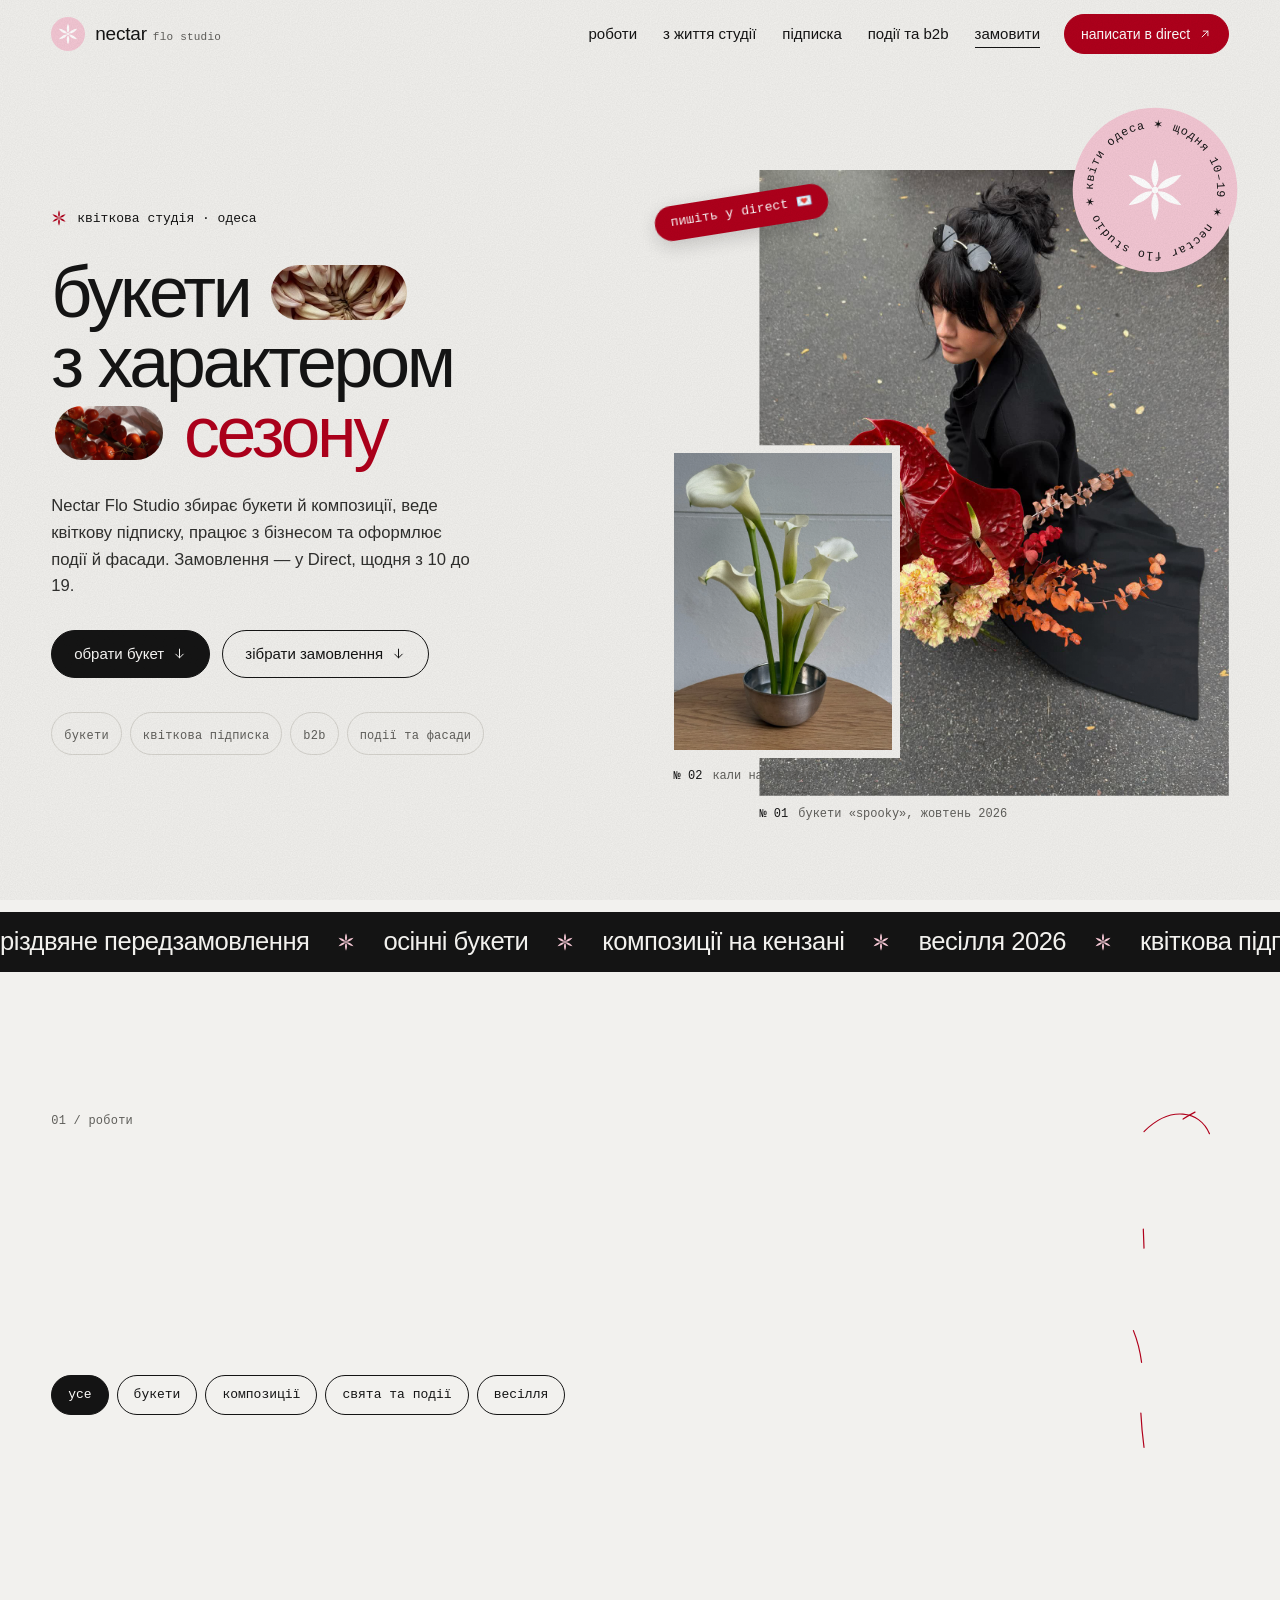
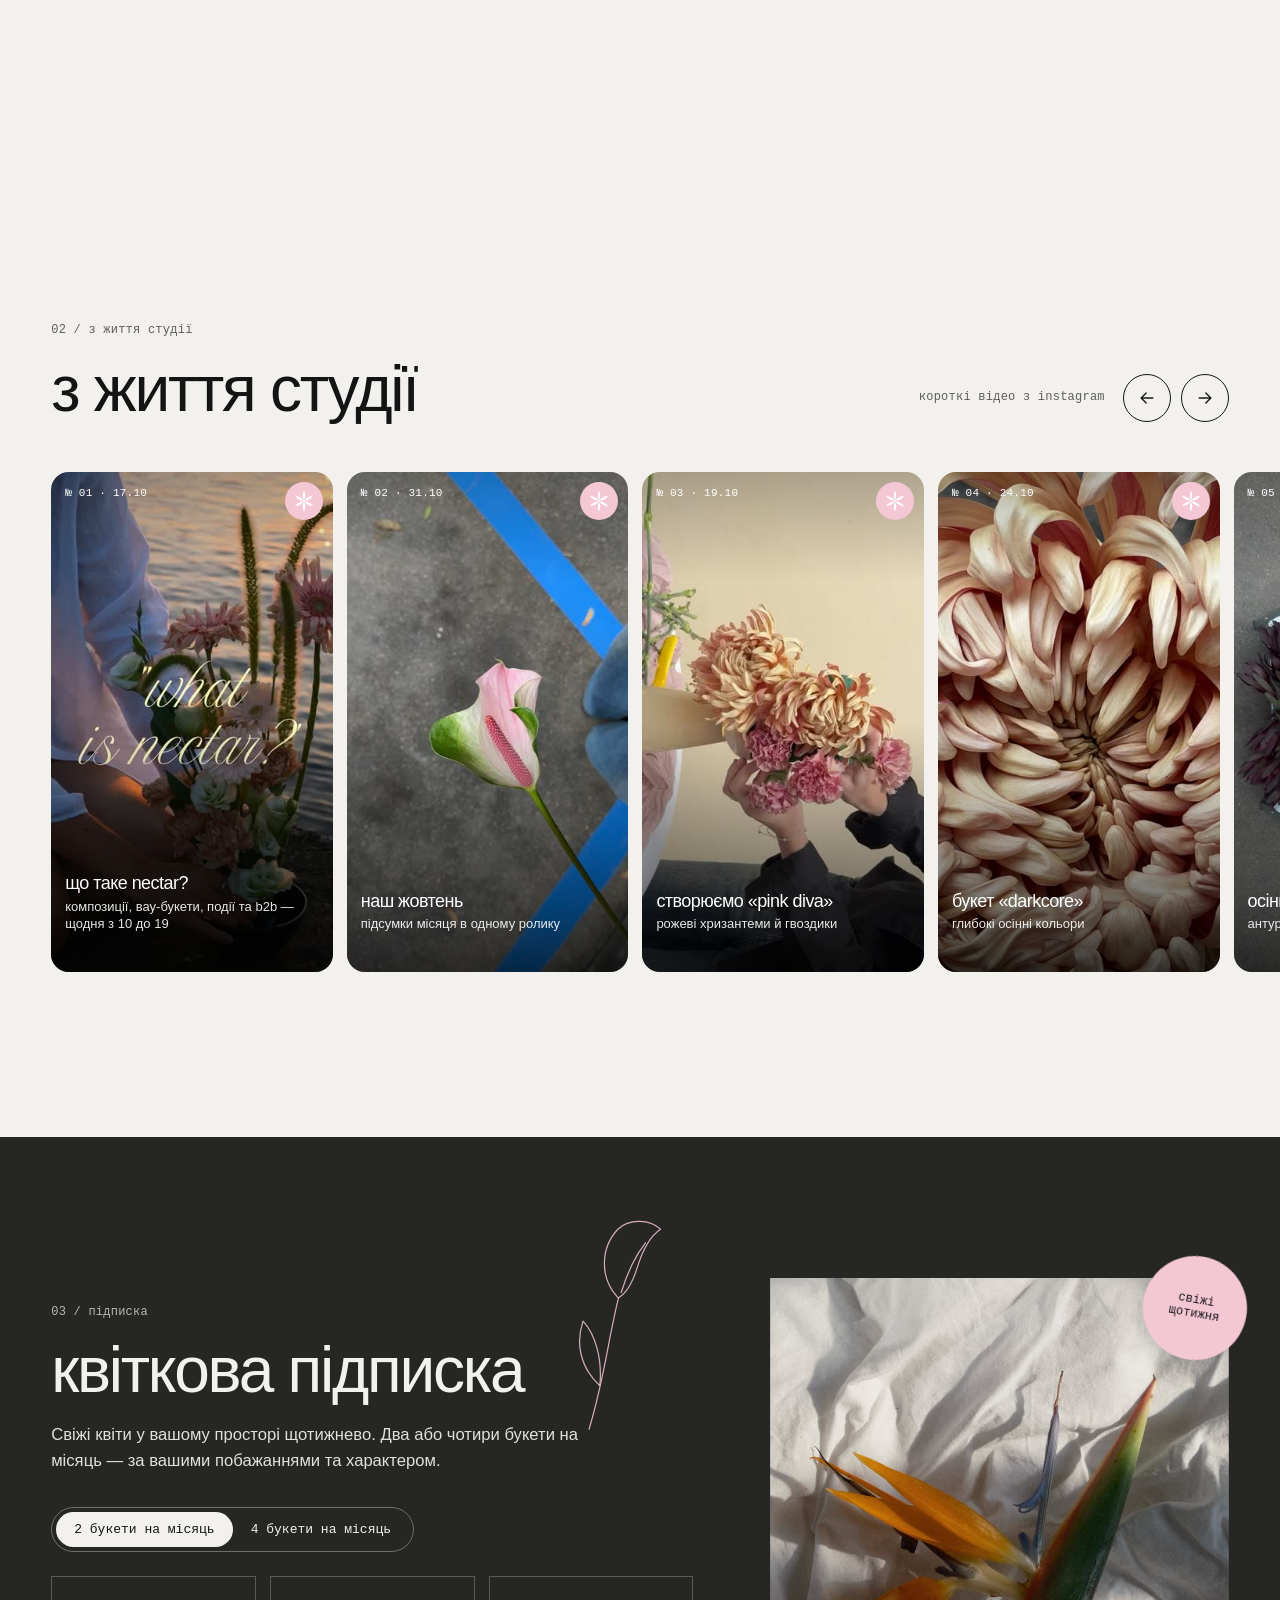
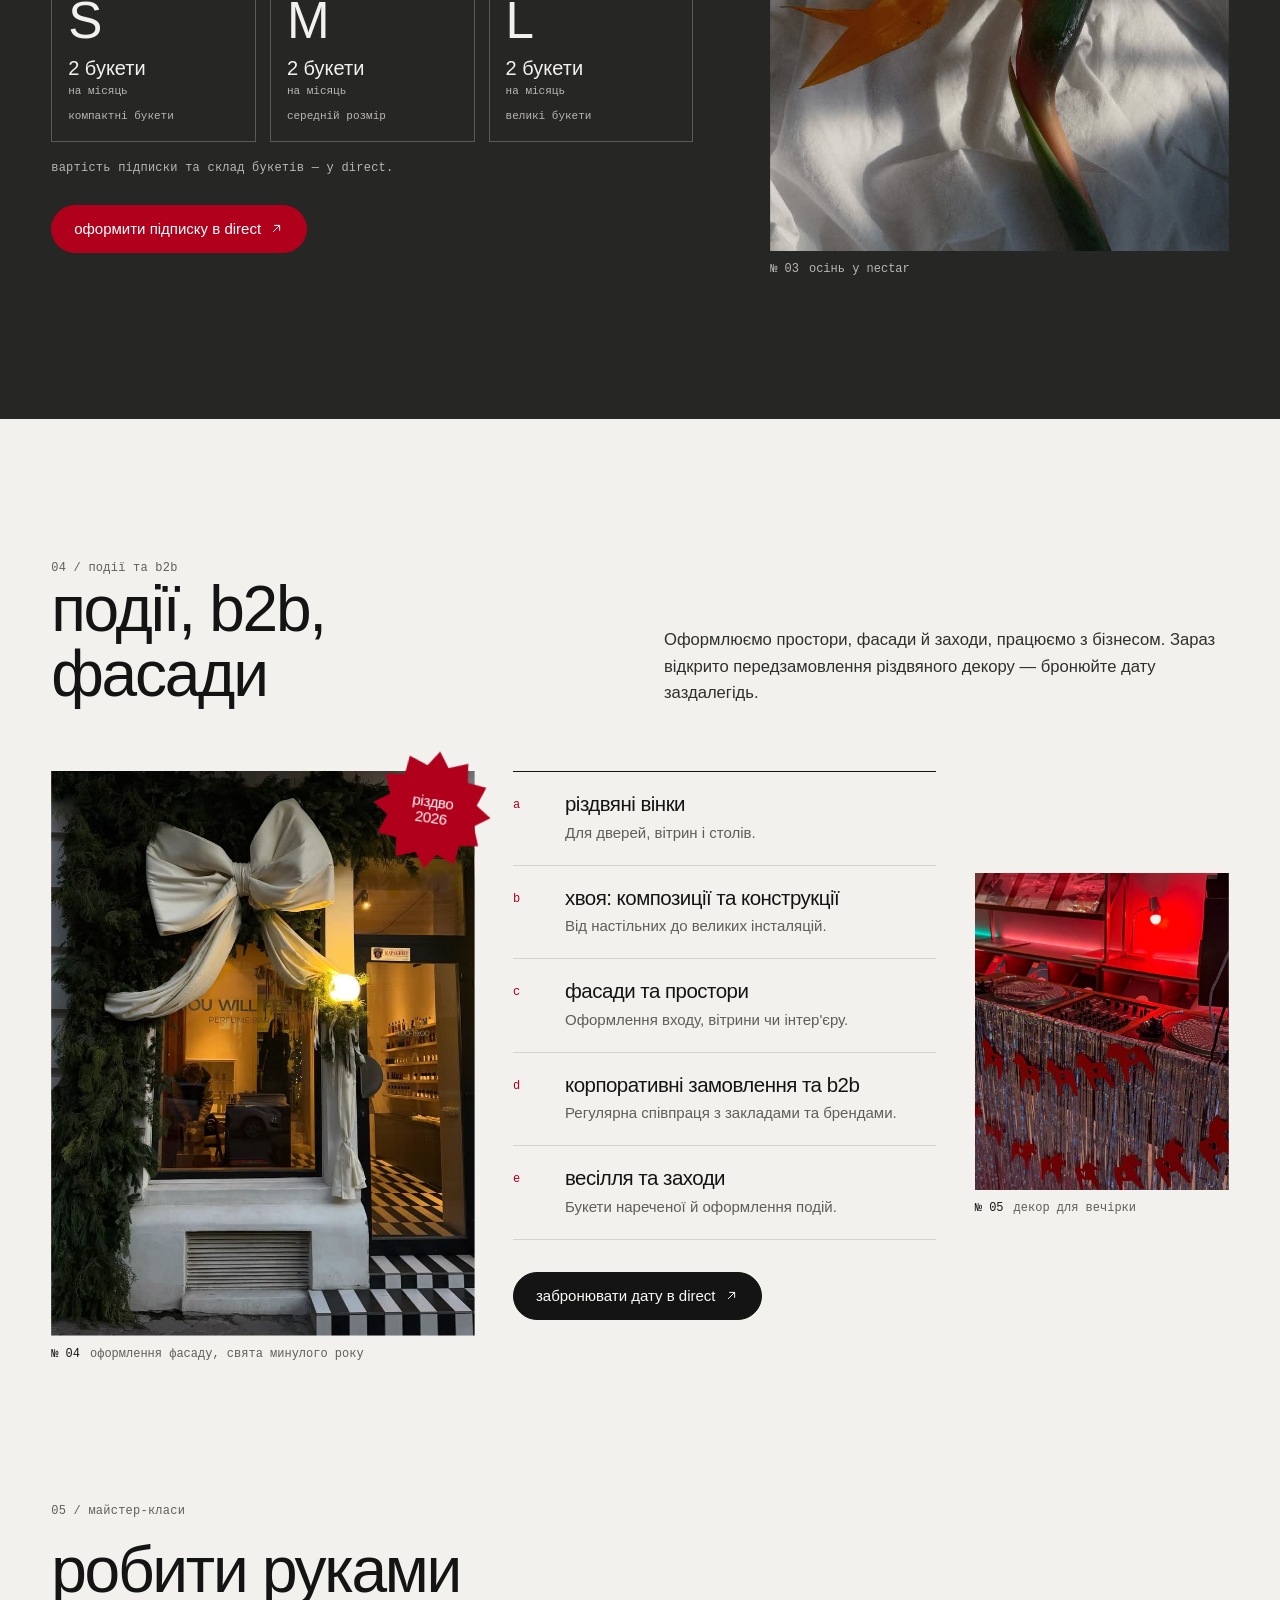
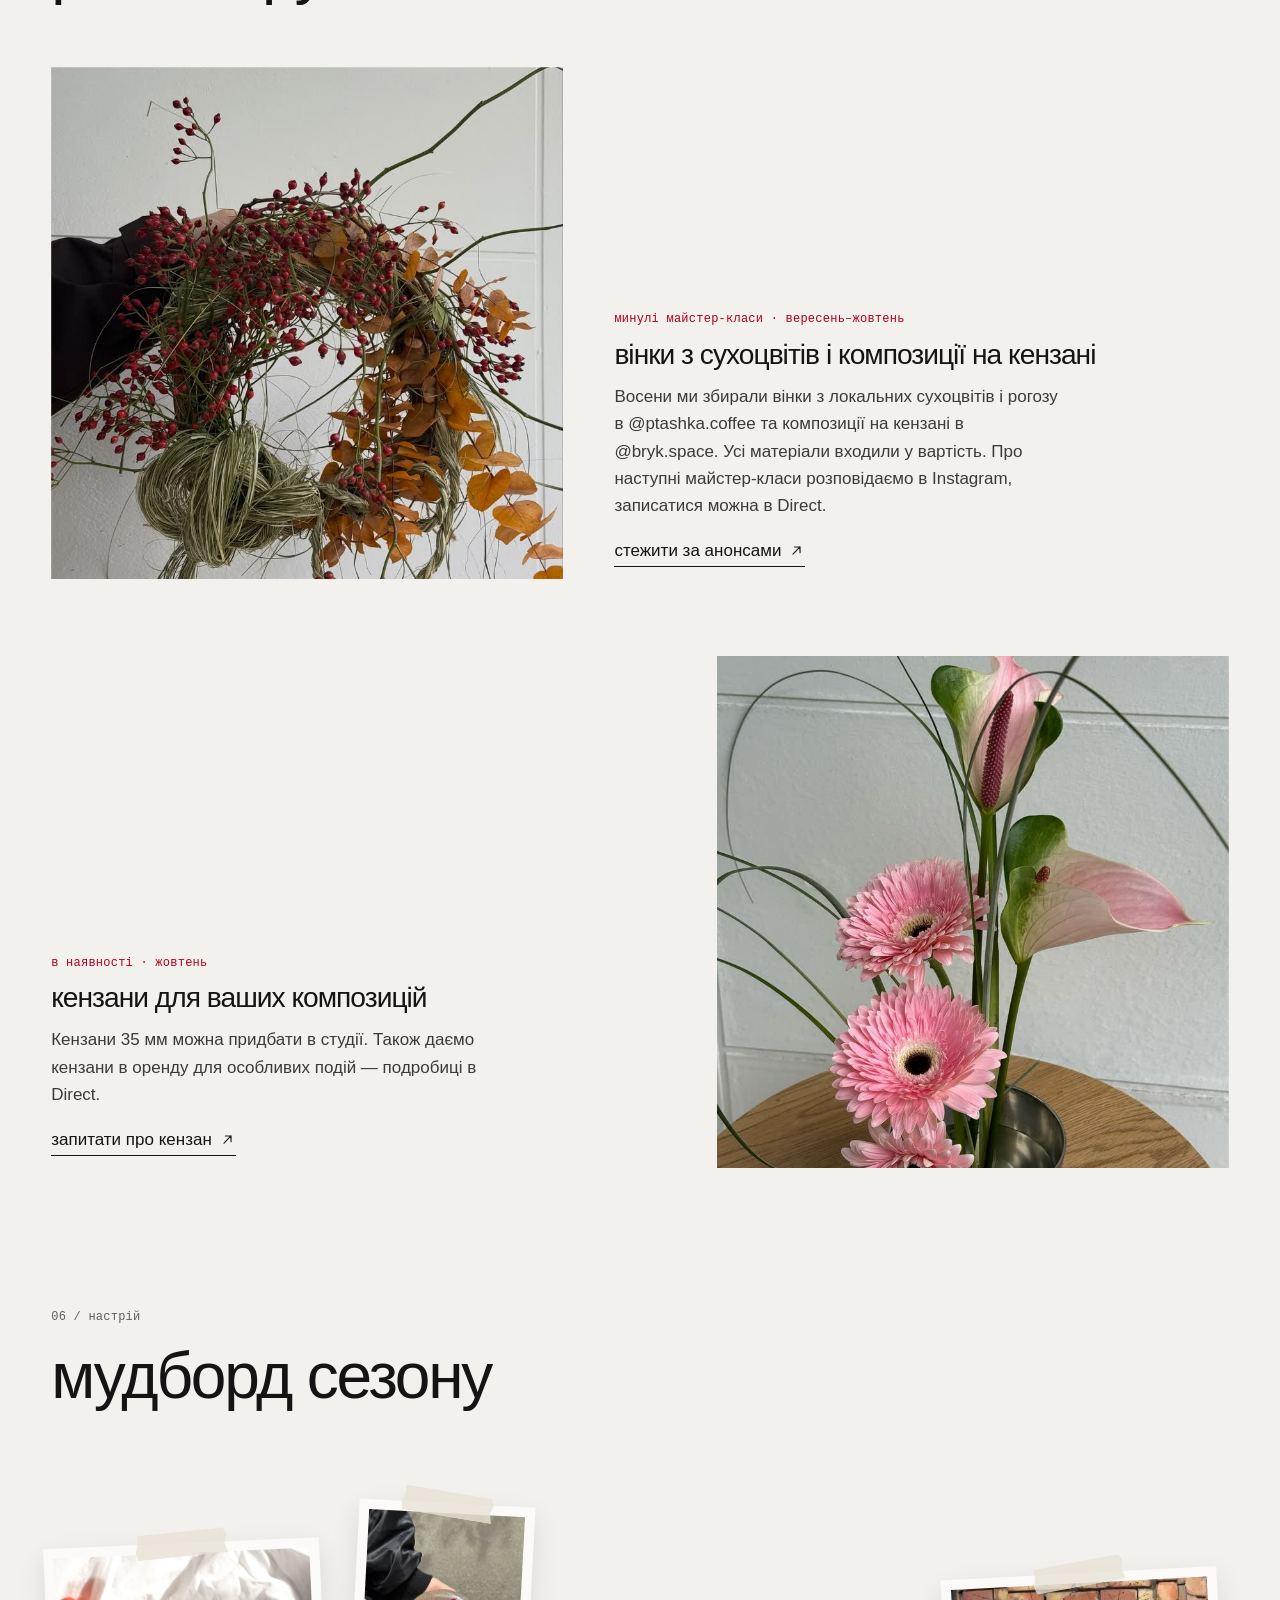
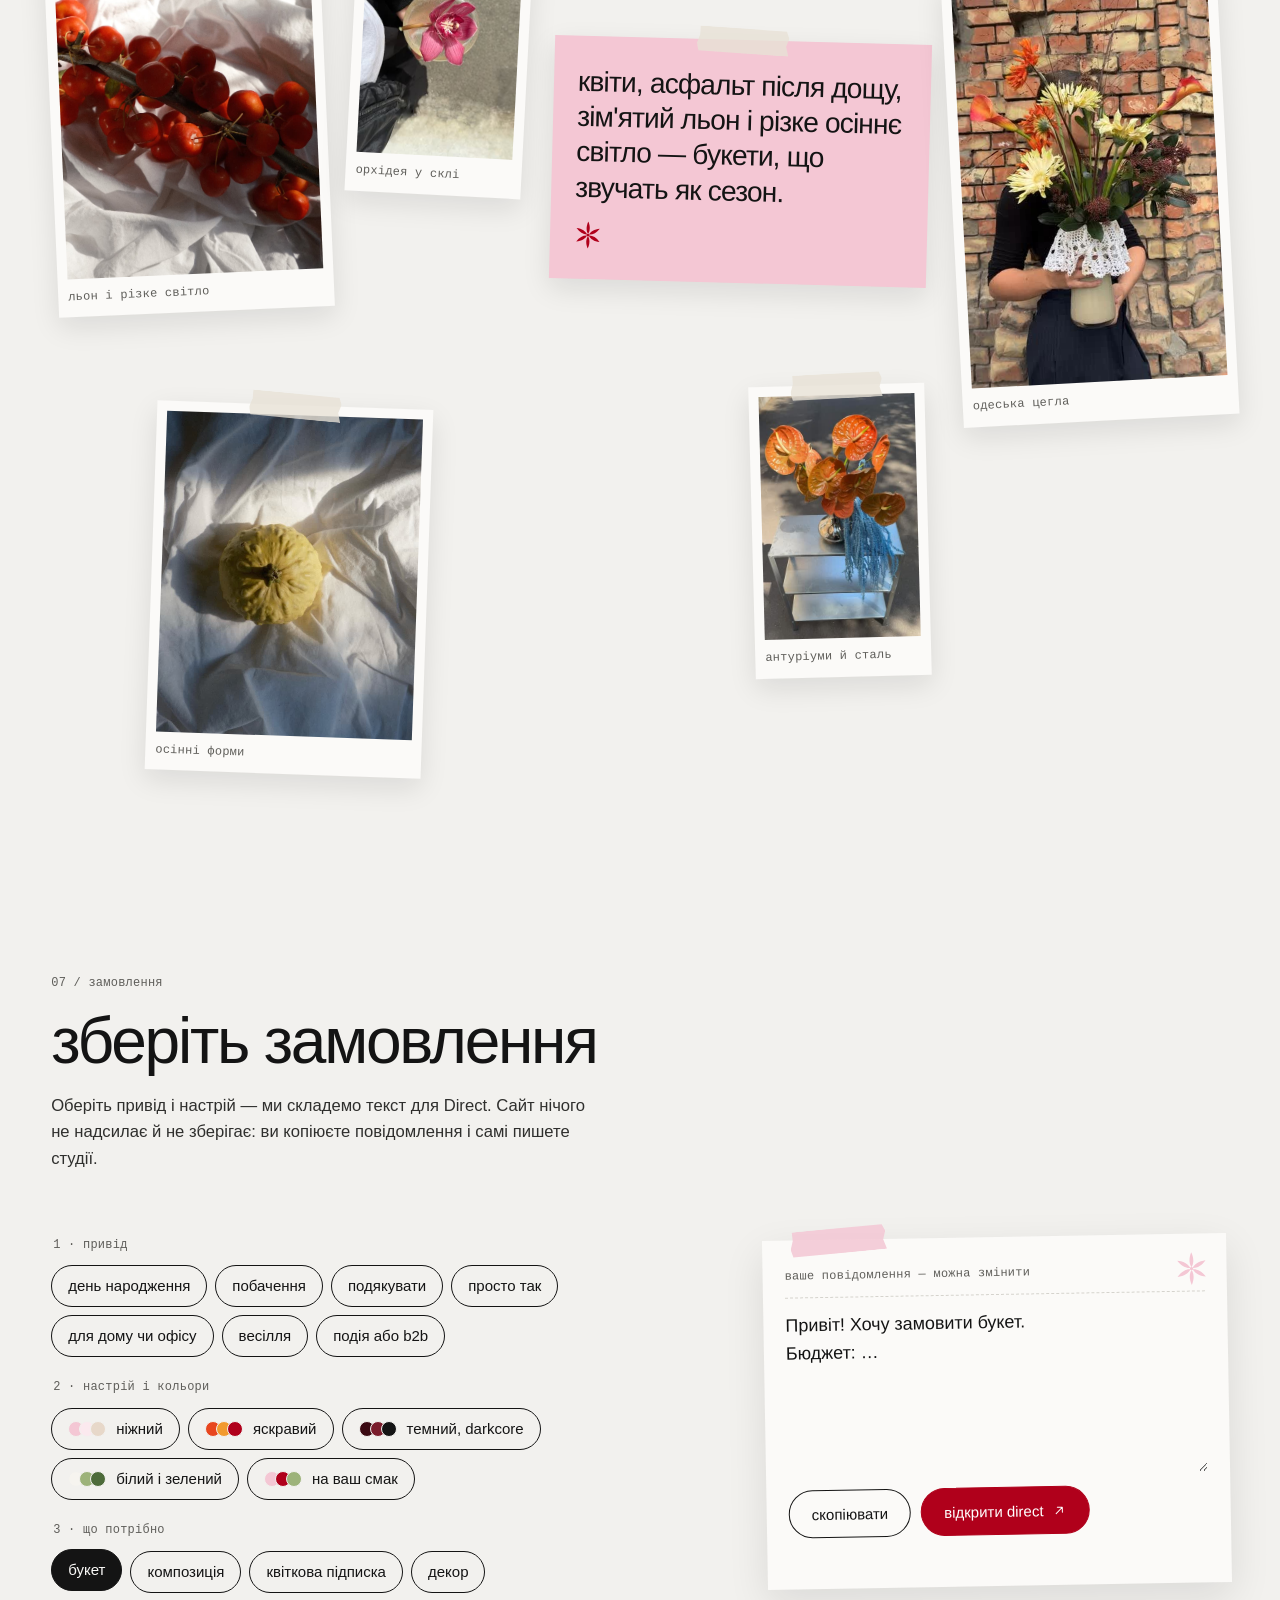
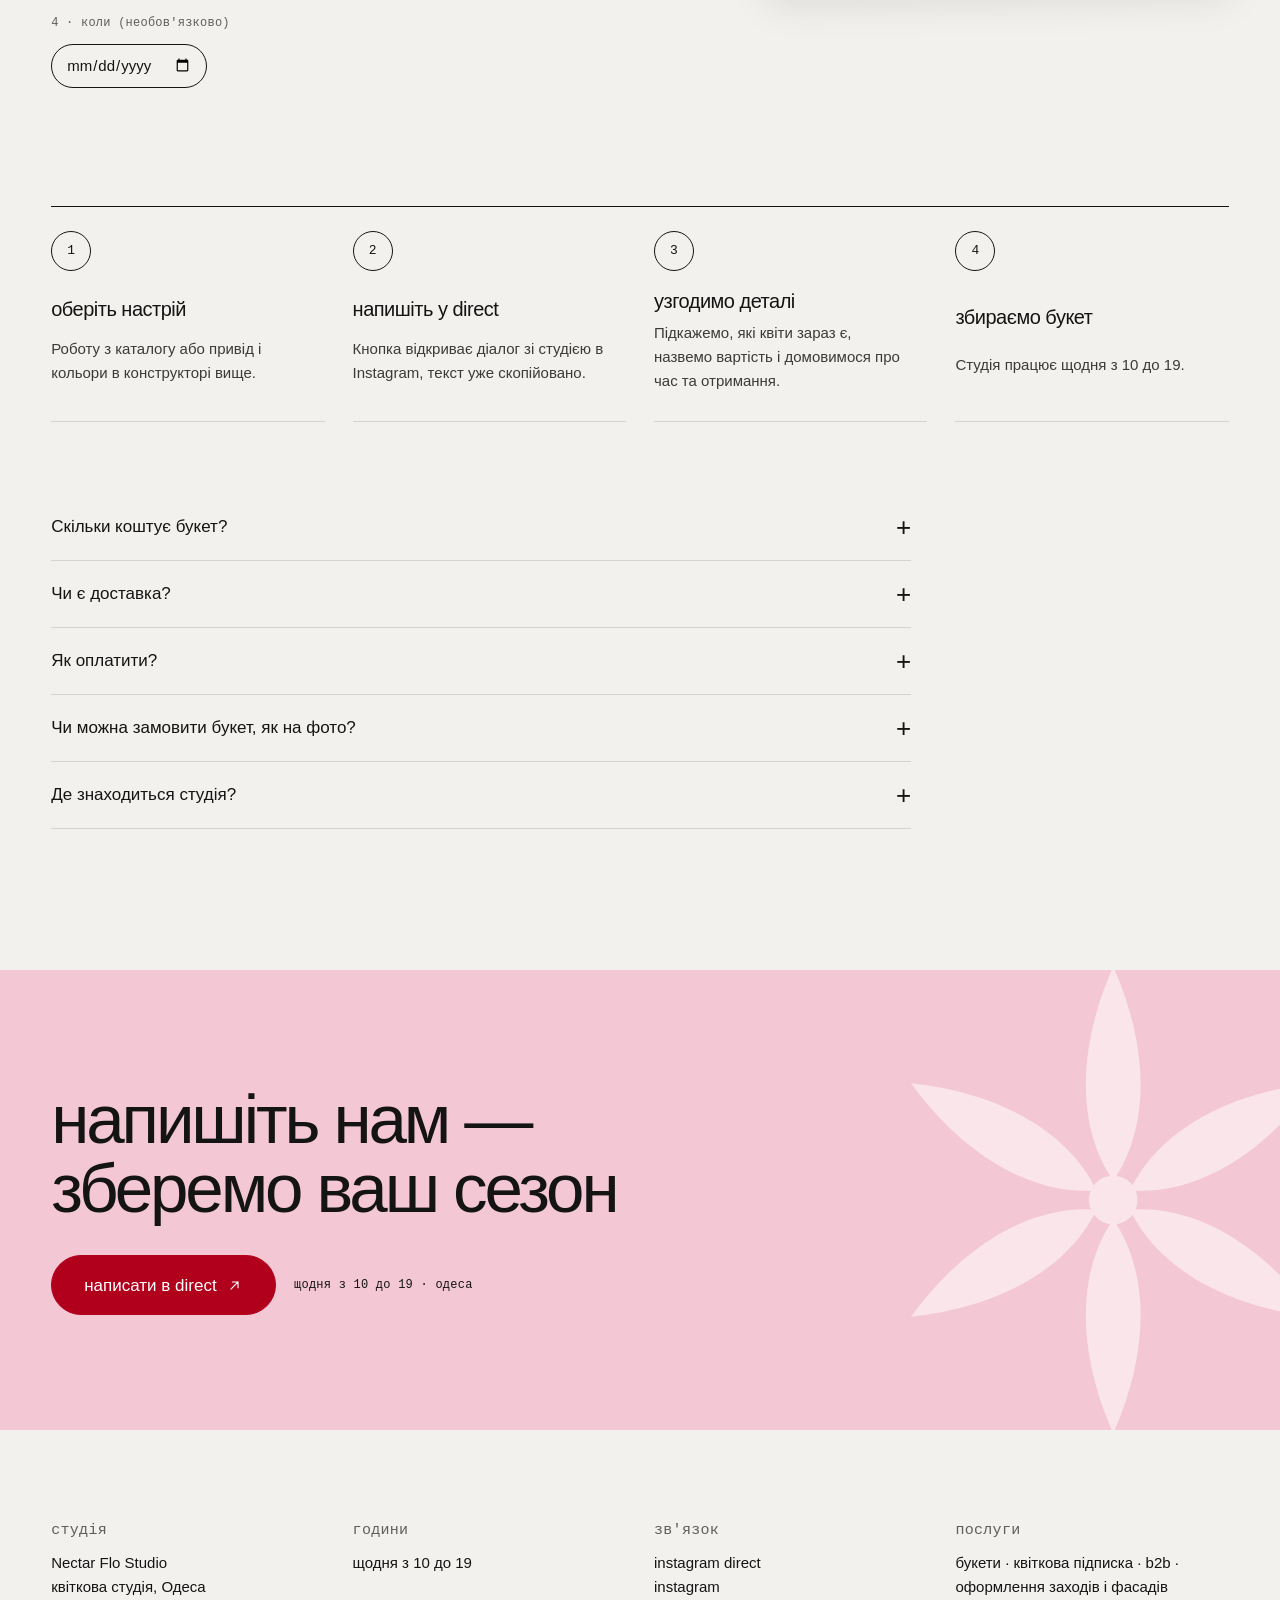
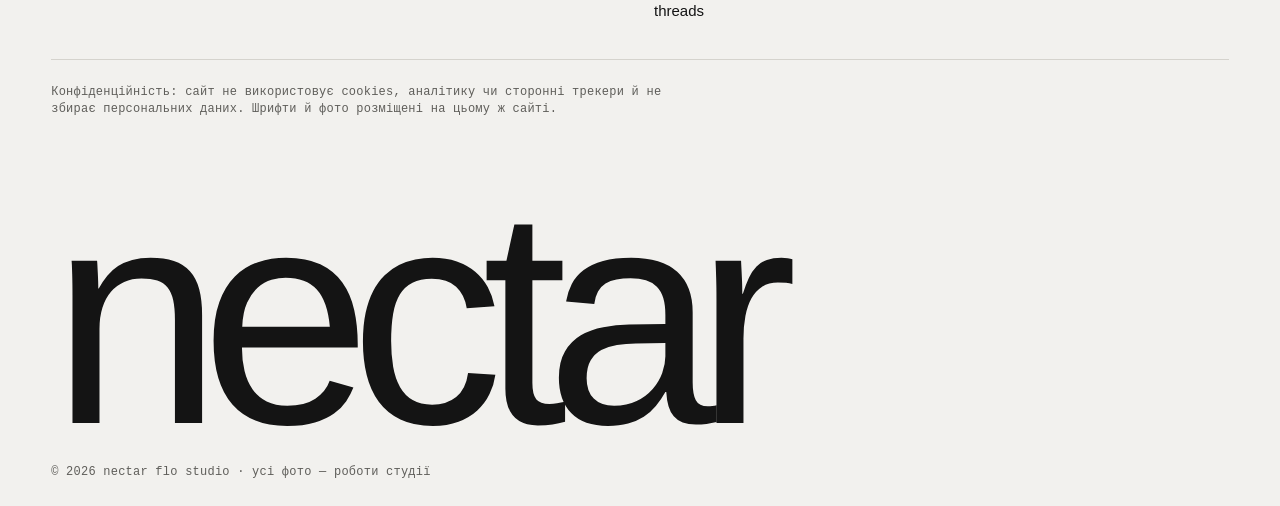
==== index.html @ c9c941ba "Сайт Nectar Flo Studio — квіткова студія в Одесі Статичний односторінковий сайт: каталог робіт, «з ж" ====
<!doctype html>
<html lang="uk" class="no-prices">
<head>
  <meta charset="utf-8">
  <meta name="viewport" content="width=device-width, initial-scale=1">
  <title>Nectar Flo Studio — квіткова студія в Одесі</title>
  <meta name="description" content="Nectar Flo Studio — квіткова студія в Одесі. Букети з характером сезону, квіткова підписка, B2B, оформлення подій і фасадів. Замовлення в Instagram Direct, щодня з 10 до 19.">
  <meta name="theme-color" content="#f2f1ee">
  <meta name="color-scheme" content="light">
  <meta property="og:type" content="website">
  <meta property="og:locale" content="uk_UA">
  <meta property="og:site_name" content="Nectar Flo Studio">
  <meta property="og:title" content="Nectar Flo Studio — квіткова студія в Одесі">
  <meta property="og:description" content="Букети з характером сезону, квіткова підписка, оформлення подій і фасадів. Замовлення в Direct.">
  <meta property="og:image" content="assets/photos/og.jpg" data-og-image>
  <link rel="icon" href="assets/img/favicon.svg" type="image/svg+xml">
  <link rel="preload" href="assets/fonts/unbounded-300-cyrillic.woff2" as="font" type="font/woff2" crossorigin>
  <link rel="preload" as="image" href="assets/photos/spooky-1.jpg">
  <link rel="stylesheet" href="assets/fonts/fonts.css?v=14">
  <link rel="stylesheet" href="assets/css/style.css?v=14">
  <script>document.documentElement.classList.add('js')</script>
</head>
<body>
  <a class="skip" href="#main">Перейти до змісту</a>

  <!-- Інтро: лілія розкривається, коло відкриває сайт (раз за сесію; вимкнене при «менше руху») -->
  <div class="intro" aria-hidden="true" data-intro>
    <div class="intro__mark">
      <svg class="intro__lily" viewBox="-50 -50 100 100"><g fill="currentColor"><path class="p" style="--i:0" d="M0 -4 C 7 -14 8 -30 0 -48 C -8 -30 -7 -14 0 -4 Z"/><path class="p" style="--i:1" d="M0 -4 C 7 -14 8 -30 0 -48 C -8 -30 -7 -14 0 -4 Z"/><path class="p" style="--i:2" d="M0 -4 C 7 -14 8 -30 0 -48 C -8 -30 -7 -14 0 -4 Z"/><path class="p" style="--i:3" d="M0 -4 C 7 -14 8 -30 0 -48 C -8 -30 -7 -14 0 -4 Z"/><path class="p" style="--i:4" d="M0 -4 C 7 -14 8 -30 0 -48 C -8 -30 -7 -14 0 -4 Z"/><path class="p" style="--i:5" d="M0 -4 C 7 -14 8 -30 0 -48 C -8 -30 -7 -14 0 -4 Z"/><circle class="c" r="5"/></g></svg>
      <p class="intro__word">nectar<span>квіткова студія · одеса</span></p>
    </div>
  </div>
  <div class="cursor" aria-hidden="true" data-cursor><span>дивитись</span></div>
  <div class="grain" aria-hidden="true"></div>

  <svg width="0" height="0" style="position:absolute" aria-hidden="true" focusable="false">
    <symbol id="lily" viewBox="-50 -50 100 100">
      <g fill="currentColor">
        <path d="M0 -4 C 7 -14 8 -30 0 -48 C -8 -30 -7 -14 0 -4 Z"/>
        <path d="M0 -4 C 7 -14 8 -30 0 -48 C -8 -30 -7 -14 0 -4 Z" transform="rotate(60)"/>
        <path d="M0 -4 C 7 -14 8 -30 0 -48 C -8 -30 -7 -14 0 -4 Z" transform="rotate(120)"/>
        <path d="M0 -4 C 7 -14 8 -30 0 -48 C -8 -30 -7 -14 0 -4 Z" transform="rotate(180)"/>
        <path d="M0 -4 C 7 -14 8 -30 0 -48 C -8 -30 -7 -14 0 -4 Z" transform="rotate(240)"/>
        <path d="M0 -4 C 7 -14 8 -30 0 -48 C -8 -30 -7 -14 0 -4 Z" transform="rotate(300)"/>
        <circle r="5"/>
      </g>
    </symbol>
    <symbol id="arrow-ne" viewBox="0 0 24 24"><path d="M7 17 17 7M9 7h8v8" fill="none" stroke="currentColor" stroke-width="1.6" stroke-linecap="round" stroke-linejoin="round"/></symbol>
    <symbol id="arrow-down" viewBox="0 0 24 24"><path d="M12 5v14m-6-6 6 6 6-6" fill="none" stroke="currentColor" stroke-width="1.6" stroke-linecap="round" stroke-linejoin="round"/></symbol>
    <symbol id="arrow-l" viewBox="0 0 24 24"><path d="M19 12H5m6-6-6 6 6 6" fill="none" stroke="currentColor" stroke-width="1.6" stroke-linecap="round" stroke-linejoin="round"/></symbol>
    <symbol id="arrow-r" viewBox="0 0 24 24"><path d="M5 12h14m-6-6 6 6-6 6" fill="none" stroke="currentColor" stroke-width="1.6" stroke-linecap="round" stroke-linejoin="round"/></symbol>
  </svg>

  <!-- ============ ШАПКА ============ -->
  <header class="header" data-header>
    <div class="header__inner">
      <a class="brand" href="#top" aria-label="Nectar Flo Studio — на початок сторінки">
        <span class="brand__dot" aria-hidden="true"><svg><use href="#lily"/></svg></span>
        <span class="brand__word">nectar<span class="brand__sub">flo studio</span></span>
      </a>
      <nav class="nav" aria-label="Основна навігація">
        <ul class="nav__list">
          <li><a href="#drop">роботи</a></li>
          <li><a href="#stories">з життя студії</a></li>
          <li><a href="#subscription">підписка</a></li>
          <li><a href="#events">події та b2b</a></li>
          <li><a href="#order">замовити</a></li>
        </ul>
      </nav>
      <a class="btn btn--red btn--sm header__cta" href="https://ig.me/m/nectar.flostudio" target="_blank" rel="noopener" data-contact="direct">написати в direct <svg class="i" aria-hidden="true"><use href="#arrow-ne"/></svg></a>
      <button class="menu-btn" type="button" aria-expanded="false" aria-controls="menu" data-menu-open>
        <span class="menu-btn__label">меню</span><span class="menu-btn__lines" aria-hidden="true"></span>
      </button>
    </div>
  </header>

  <div class="menu" id="menu" role="dialog" aria-modal="true" aria-label="Меню" hidden data-menu>
    <div class="menu__top">
      <span class="mono">nectar flo studio · одеса</span>
      <button class="menu__close" type="button" data-menu-close>закрити</button>
    </div>
    <nav aria-label="Мобільна навігація">
      <ol class="menu__list">
        <li><a href="#drop"><span class="mono">01</span>роботи сезону</a></li>
        <li><a href="#stories"><span class="mono">02</span>з життя студії</a></li>
        <li><a href="#subscription"><span class="mono">03</span>квіткова підписка</a></li>
        <li><a href="#events"><span class="mono">04</span>події, b2b, фасади</a></li>
        <li><a href="#workshops"><span class="mono">05</span>майстер-класи</a></li>
        <li><a href="#order"><span class="mono">06</span>замовити</a></li>
      </ol>
    </nav>
    <div class="menu__bottom">
      <a class="btn btn--red" href="https://ig.me/m/nectar.flostudio" target="_blank" rel="noopener" data-contact="direct">написати в direct <svg class="i" aria-hidden="true"><use href="#arrow-ne"/></svg></a>
      <p class="mono">щодня з 10 до 19</p>
    </div>
  </div>

  <main id="main">
    <!-- ============ ПЕРШИЙ ЕКРАН ============ -->
    <section class="hero" id="top" aria-labelledby="hero-title">
      <div class="hero__text">
        <p class="kicker reveal"><svg class="i i--lily" aria-hidden="true"><use href="#lily"/></svg> квіткова студія · одеса</p>
        <h1 class="hero__title reveal" id="hero-title">
          <span class="line">букети <span class="pill" aria-hidden="true"><img src="assets/photos/chrysanth.jpg" alt=""></span></span>
          <span class="line">з характером</span>
          <span class="line line--accent"><span class="pill pill--b" aria-hidden="true"><img src="assets/photos/autumn-1.jpg" alt=""></span> сезону</span>
        </h1>
        <p class="hero__lead reveal">Nectar Flo Studio збирає букети й композиції, веде квіткову підписку, працює з бізнесом та оформлює події й фасади. Замовлення — у Direct, щодня з 10 до 19.</p>
        <div class="hero__actions reveal">
          <a class="btn btn--ink" href="#drop">обрати букет <svg class="i" aria-hidden="true"><use href="#arrow-down"/></svg></a>
          <a class="btn btn--ghost" href="#order">зібрати замовлення <svg class="i" aria-hidden="true"><use href="#arrow-down"/></svg></a>
        </div>
        <ul class="hero__facts reveal" aria-label="Послуги студії">
          <li><span class="mono">букети</span></li>
          <li><span class="mono">квіткова підписка</span></li>
          <li><span class="mono">b2b</span></li>
          <li><span class="mono">події та фасади</span></li>
        </ul>
      </div>

      <div class="hero__media">
        <figure class="frame hero__main unveil">
          <img src="assets/photos/spooky-1.jpg" width="1200" height="1600" fetchpriority="high" alt="Дівчина в чорному сидить на мокрому асфальті з букетом червоних антуріумів, кремових хризантем і помаранчевого евкаліпта">
          <figcaption class="cap"><span>№ 01</span> букети «spooky», жовтень 2026</figcaption>
        </figure>
        <figure class="frame hero__aside unveil">
          <img src="assets/photos/kenzan-2.jpg" width="1200" height="1600" loading="lazy" alt="Білі кали на кензані в сталевій чаші на дубовому столі">
          <figcaption class="cap"><span>№ 02</span> кали на кензані</figcaption>
        </figure>
        <span class="sticker sticker--pill hero__sticker" aria-hidden="true">пишіть у direct 💌</span>
        <div class="stamp" aria-hidden="true">
          <svg viewBox="0 0 200 200">
            <defs><path id="stamp-circle" d="M100,100 m-74,0 a74,74 0 1,1 148,0 a74,74 0 1,1 -148,0"/></defs>
            <circle cx="100" cy="100" r="98" class="stamp__bg"/>
            <g class="stamp__ring"><text><textPath href="#stamp-circle" textLength="458" lengthAdjust="spacing">квіти одеса ✶ щодня 10–19 ✶ nectar flo studio ✶ </textPath></text></g>
            <use href="#lily" x="62" y="62" width="76" height="76" class="stamp__lily"/>
          </svg>
        </div>
      </div>
    </section>

    <div class="ticker" aria-hidden="true">
      <div class="ticker__track">
        <span>різдвяне передзамовлення</span><svg><use href="#lily"/></svg>
        <span>осінні букети</span><svg><use href="#lily"/></svg>
        <span>композиції на кензані</span><svg><use href="#lily"/></svg>
        <span>весілля 2026</span><svg><use href="#lily"/></svg>
        <span>квіткова підписка</span><svg><use href="#lily"/></svg>
        <span>оформлення фасадів</span><svg><use href="#lily"/></svg>
        <span>майстер-класи</span><svg><use href="#lily"/></svg>
      </div>
    </div>

    <!-- ============ РОБОТИ / КАТАЛОГ ============ -->
    <section class="section drop" id="drop" aria-labelledby="drop-title">
      <header class="section__head section__head--art">
        <p class="mono section__no">01 / роботи</p>
        <h2 class="section__title reveal" id="drop-title">роботи сезону</h2>
        <p class="section__lead reveal">Сезонні серії студії з Instagram. Ми працюємо з сезонними квітами, тож кожен букет трохи інший — зберемо схожий під ваш настрій. Вартість і наявність уточнюйте в Direct.</p>
        <svg class="lineart lineart--anthurium draw" viewBox="0 0 140 300" aria-hidden="true">
          <path pathLength="1" d="M70 40 C 40 10, 5 30, 15 70 C 22 100, 55 115, 70 140 C 85 115, 118 100, 125 70 C 135 30, 100 10, 70 40 Z"/>
          <path pathLength="1" d="M70 70 C 78 50, 92 34, 112 24"/>
          <path pathLength="1" d="M70 46 C 68 80, 69 110, 70 136"/>
          <path pathLength="1" d="M70 140 C 72 190, 62 240, 70 300"/>
          <path pathLength="1" d="M68 230 C 40 214, 28 190, 30 168 C 50 178, 64 200, 68 230"/>
        </svg>
      </header>
      <div class="filters" role="group" aria-label="Фільтр робіт" data-filters></div>
      <div class="grid" data-grid aria-live="polite">
        <noscript><p class="noscript">Каталог показується за допомогою JavaScript. Усі роботи студії — в <a href="https://www.instagram.com/nectar.flostudio/">Instagram @nectar.flostudio</a>.</p></noscript>
      </div>
    </section>

    <!-- ============ З ЖИТТЯ СТУДІЇ (Reels) ============ -->
    <section class="section stories" id="stories" aria-labelledby="stories-title">
      <header class="stories__head">
        <div>
          <p class="mono section__no">02 / з життя студії</p>
          <h2 class="section__title reveal" id="stories-title">з життя студії</h2>
        </div>
        <div class="stories__nav">
          <p class="mono">короткі відео з instagram</p>
          <button class="round-btn" type="button" data-stories-prev aria-label="Попередні відео"><svg class="i" aria-hidden="true"><use href="#arrow-l"/></svg></button>
          <button class="round-btn" type="button" data-stories-next aria-label="Наступні відео"><svg class="i" aria-hidden="true"><use href="#arrow-r"/></svg></button>
        </div>
      </header>
      <ul class="stories__rail" data-stories tabindex="0" aria-label="Відео студії, гортайте вбік"></ul>
    </section>

    <!-- ============ ПІДПИСКА ============ -->
    <section class="section sub" id="subscription" aria-labelledby="sub-title">
      <div class="sub__inner">
        <div class="sub__text">
          <p class="mono section__no">03 / підписка</p>
          <h2 class="section__title reveal" id="sub-title">квіткова підписка</h2>
          <p class="section__lead reveal">Свіжі квіти у вашому просторі щотижнево. Два або чотири букети на місяць — за вашими побажаннями та характером.</p>
          <fieldset class="seg reveal" data-freq>
            <legend class="sr-only">Скільки букетів на місяць</legend>
            <label class="seg__opt"><input type="radio" name="freq" value="2" checked><span>2 букети на місяць</span></label>
            <label class="seg__opt"><input type="radio" name="freq" value="4"><span>4 букети на місяць</span></label>
          </fieldset>
          <ul class="plans" data-plans aria-live="polite"></ul>
          <p class="fine mono" data-sub-note></p>
          <a class="btn btn--red" href="https://ig.me/m/nectar.flostudio" target="_blank" rel="noopener" data-contact="direct">оформити підписку в direct <svg class="i" aria-hidden="true"><use href="#arrow-ne"/></svg></a>
        </div>
        <figure class="frame sub__media unveil">
          <img src="assets/photos/autumn-3.jpg" width="800" height="1066" loading="lazy" alt="Стреліція з помаранчевими пелюстками на зім'ятому білому полотні в жорсткому сонячному світлі">
          <figcaption class="cap"><span>№ 03</span> осінь у nectar</figcaption>
          <span class="sticker sticker--round sub__sticker" aria-hidden="true">свіжі<br>щотижня</span>
        </figure>
        <svg class="lineart lineart--calla draw" viewBox="0 0 120 300" aria-hidden="true">
          <path pathLength="1" d="M60 120 C 30 100, 22 60, 40 30 C 52 12, 80 8, 96 18 C 84 30, 78 52, 76 76 C 74 98, 68 112, 60 120 Z"/>
          <path pathLength="1" d="M62 112 C 64 90, 70 60, 80 40"/>
          <path pathLength="1" d="M60 120 C 58 180, 64 230, 58 300"/>
          <path pathLength="1" d="M60 240 C 30 222, 16 192, 20 160 C 40 174, 56 204, 60 240"/>
        </svg>
      </div>
    </section>

    <!-- ============ ПОДІЇ / B2B ============ -->
    <section class="section events" id="events" aria-labelledby="events-title">
      <header class="section__head section__head--split">
        <div>
          <p class="mono section__no">04 / події та b2b</p>
          <h2 class="section__title reveal" id="events-title">події, b2b,<br>фасади</h2>
        </div>
        <p class="section__lead reveal">Оформлюємо простори, фасади й заходи, працюємо з бізнесом. Зараз відкрито передзамовлення різдвяного декору — бронюйте дату заздалегідь.</p>
      </header>
      <div class="events__layout">
        <figure class="frame events__big unveil">
          <img src="assets/photos/xmas-1.jpg" width="800" height="1068" loading="lazy" alt="Фасад магазину, оформлений хвойною гірляндою та великим кремовим бантом із атласу">
          <figcaption class="cap"><span>№ 04</span> оформлення фасаду, свята минулого року</figcaption>
          <span class="sticker sticker--burst events__sticker" aria-hidden="true"><span>різдво<br>2026</span></span>
        </figure>
        <div class="events__list">
          <ol class="services">
            <li class="reveal"><span class="mono">a</span><div><h3>різдвяні вінки</h3><p>Для дверей, вітрин і столів.</p></div></li>
            <li class="reveal"><span class="mono">b</span><div><h3>хвоя: композиції та конструкції</h3><p>Від настільних до великих інсталяцій.</p></div></li>
            <li class="reveal"><span class="mono">c</span><div><h3>фасади та простори</h3><p>Оформлення входу, вітрини чи інтер'єру.</p></div></li>
            <li class="reveal"><span class="mono">d</span><div><h3>корпоративні замовлення та b2b</h3><p>Регулярна співпраця з закладами та брендами.</p></div></li>
            <li class="reveal"><span class="mono">e</span><div><h3>весілля та заходи</h3><p>Букети нареченої й оформлення подій.</p></div></li>
          </ol>
          <a class="btn btn--ink" href="https://ig.me/m/nectar.flostudio" target="_blank" rel="noopener" data-contact="direct">забронювати дату в direct <svg class="i" aria-hidden="true"><use href="#arrow-ne"/></svg></a>
        </div>
        <figure class="frame events__small unveil">
          <img src="assets/photos/xmas-3.jpg" width="800" height="1066" loading="lazy" alt="Діджейський пульт, прикрашений сріблястою бахромою та червоними паперовими конячками, у червоному світлі">
          <figcaption class="cap"><span>№ 05</span> декор для вечірки</figcaption>
        </figure>
      </div>
    </section>

    <!-- ============ МАЙСТЕР-КЛАСИ + КЕНЗАНИ ============ -->
    <section class="section workshops" id="workshops" aria-labelledby="ws-title">
      <header class="section__head">
        <p class="mono section__no">05 / майстер-класи</p>
        <h2 class="section__title reveal" id="ws-title">робити руками</h2>
      </header>
      <div class="ws">
        <article class="ws__card">
          <figure class="frame unveil"><img src="assets/photos/wreath-1.jpg" width="800" height="1066" loading="lazy" alt="Осінній вінок із шипшини, рогозу й сухоцвітів у руці на тлі білої стіни"></figure>
          <div class="ws__body">
            <p class="mono ws__tag">минулі майстер-класи · вересень–жовтень</p>
            <h3>вінки з сухоцвітів і композиції на кензані</h3>
            <p>Восени ми збирали вінки з локальних сухоцвітів і рогозу в @ptashka.coffee<span class="price-only"> (2 години, 2 300 грн)</span> та композиції на кензані в @bryk.space<span class="price-only"> (1,5 години, 2 500 грн)</span>. Усі матеріали входили у вартість. Про наступні майстер-класи розповідаємо в Instagram, записатися можна в Direct.</p>
            <a class="link" href="https://www.instagram.com/nectar.flostudio/" target="_blank" rel="noopener" data-contact="instagram">стежити за анонсами <svg class="i" aria-hidden="true"><use href="#arrow-ne"/></svg></a>
          </div>
        </article>
        <article class="ws__card ws__card--alt">
          <figure class="frame unveil"><img src="assets/photos/kenzan-3.jpg" width="800" height="1066" loading="lazy" alt="Рожеві гербери та антуріуми з тонкими травинками у сталевій чаші на кензані"></figure>
          <div class="ws__body">
            <p class="mono ws__tag">в наявності · жовтень</p>
            <h3>кензани для ваших композицій</h3>
            <p>Кензани 35 мм можна придбати в студії<span class="price-only"> — 600 грн на момент публікації</span>. Також даємо кензани в оренду для особливих подій — подробиці в Direct.</p>
            <a class="link" href="https://ig.me/m/nectar.flostudio" target="_blank" rel="noopener" data-contact="direct">запитати про кензан <svg class="i" aria-hidden="true"><use href="#arrow-ne"/></svg></a>
          </div>
        </article>
      </div>
    </section>

    <!-- ============ МУДБОРД ============ -->
    <section class="section board" aria-labelledby="board-title">
      <header class="section__head">
        <p class="mono section__no">06 / настрій</p>
        <h2 class="section__title reveal" id="board-title">мудборд сезону</h2>
      </header>
      <div class="board__grid">
        <figure class="pin pin--1 reveal"><img src="assets/photos/autumn-1.jpg" width="1200" height="1600" loading="lazy" alt="Гілка з червоними ягодами на зім'ятому білому полотні"><figcaption class="mono">льон і різке світло</figcaption></figure>
        <figure class="pin pin--2 reveal"><img src="assets/photos/reels/DdnrCoOoTJ-.jpg" width="360" height="640" loading="lazy" alt="Рожева орхідея в прозорій скляній вазі в руці"><figcaption class="mono">орхідея у склі</figcaption></figure>
        <!-- TODO(власниця): це чернетка тексту від дизайнера — замініть своїми словами -->
        <p class="pin pin--note reveal">квіти, асфальт після дощу, зім'ятий льон і різке осіннє світло — букети, що звучать як сезон.<svg class="i" aria-hidden="true"><use href="#lily"/></svg></p>
        <figure class="pin pin--3 reveal"><img src="assets/photos/reels/DdnrxcEoRlx.jpg" width="360" height="640" loading="lazy" alt="Осінній букет у вазі на тлі цегляної стіни"><figcaption class="mono">одеська цегла</figcaption></figure>
        <figure class="pin pin--4 reveal"><img src="assets/photos/autumn-2.jpg" width="800" height="1066" loading="lazy" alt="Жовтий ребристий гарбуз на зім'ятому білому полотні"><figcaption class="mono">осінні форми</figcaption></figure>
        <figure class="pin pin--5 reveal"><img src="assets/photos/reels/DdVt5gSo95A.jpg" width="360" height="640" loading="lazy" alt="Помаранчеві антуріуми на сталевому стелажі"><figcaption class="mono">антуріуми й сталь</figcaption></figure>
        <span class="sticker sticker--pill board__sticker" aria-hidden="true">з любов'ю, nectar &lt;3</span>
      </div>
    </section>

    <!-- ============ ЗАМОВЛЕННЯ ============ -->
    <section class="section order" id="order" aria-labelledby="order-title">
      <header class="section__head">
        <p class="mono section__no">07 / замовлення</p>
        <h2 class="section__title reveal" id="order-title">зберіть замовлення</h2>
        <p class="section__lead reveal">Оберіть привід і настрій — ми складемо текст для Direct. Сайт нічого не надсилає й не зберігає: ви копіюєте повідомлення і самі пишете студії.</p>
      </header>

      <div class="composer" data-composer>
        <div class="composer__form">
          <fieldset class="composer__group">
            <legend class="mono">1 · привід</legend>
            <div class="chips" data-occasions></div>
          </fieldset>
          <fieldset class="composer__group">
            <legend class="mono">2 · настрій і кольори</legend>
            <div class="moods" data-moods></div>
          </fieldset>
          <fieldset class="composer__group">
            <legend class="mono">3 · що потрібно</legend>
            <div class="chips" data-formats></div>
          </fieldset>
          <div class="composer__group composer__date">
            <label class="mono" for="composer-date">4 · коли (необов'язково)</label>
            <input type="date" id="composer-date" data-date>
          </div>
        </div>
        <div class="composer__note">
          <div class="note">
            <svg class="note__lily" aria-hidden="true"><use href="#lily"/></svg>
            <label class="mono" for="composer-msg">ваше повідомлення — можна змінити</label>
            <textarea id="composer-msg" rows="6" data-composer-msg></textarea>
            <div class="note__actions">
              <button class="btn btn--ghost" type="button" data-composer-copy>скопіювати</button>
              <a class="btn btn--red" href="https://ig.me/m/nectar.flostudio" target="_blank" rel="noopener" data-contact="direct" data-composer-go>відкрити direct <svg class="i" aria-hidden="true"><use href="#arrow-ne"/></svg></a>
            </div>
            <p class="mono note__status" role="status" data-composer-status></p>
          </div>
        </div>
      </div>

      <ol class="steps">
        <li class="reveal"><span class="steps__n">1</span><h3>оберіть настрій</h3><p>Роботу з каталогу або привід і кольори в конструкторі вище.</p></li>
        <li class="reveal"><span class="steps__n">2</span><h3>напишіть у direct</h3><p>Кнопка відкриває діалог зі студією в Instagram, текст уже скопійовано.</p></li>
        <li class="reveal"><span class="steps__n">3</span><h3>узгодимо деталі</h3><p>Підкажемо, які квіти зараз є, назвемо вартість і домовимося про час та отримання.</p></li>
        <li class="reveal"><span class="steps__n">4</span><h3>збираємо букет</h3><p>Студія працює щодня з 10 до 19.</p></li>
      </ol>

      <div class="faq">
        <details><summary>Скільки коштує букет?</summary><p>Вартість залежить від сезонних квітів і розміру. Напишіть у Direct, яку роботу чи настрій обрали, — назвемо ціну до оформлення замовлення.</p></details>
        <details><summary>Чи є доставка?</summary><p>Умови доставки по Одесі, вартість і часові інтервали уточнюйте в Direct під час замовлення.</p><!-- TODO(власниця): зони, вартість, строки --></details>
        <details><summary>Як оплатити?</summary><p>Спосіб оплати погоджується в Direct разом із деталями замовлення.</p><!-- TODO(власниця): способи оплати --></details>
        <details><summary>Чи можна замовити букет, як на фото?</summary><p>Ми працюємо з сезонними квітами, тому кожен букет трохи інший. Зберемо схожий за настроєм, кольором і формою.</p></details>
        <details><summary>Де знаходиться студія?</summary><p data-address>Ми в Одесі. Точну адресу підкажемо в Direct.</p></details>
      </div>
    </section>

    <section class="cta" aria-labelledby="cta-title">
      <svg class="cta__lily" aria-hidden="true"><use href="#lily"/></svg>
      <h2 class="cta__title" id="cta-title">напишіть нам —<br>зберемо ваш сезон</h2>
      <div class="cta__actions">
        <a class="btn btn--red btn--lg" href="https://ig.me/m/nectar.flostudio" target="_blank" rel="noopener" data-contact="direct">написати в direct <svg class="i" aria-hidden="true"><use href="#arrow-ne"/></svg></a>
        <p class="mono">щодня з 10 до 19 · одеса</p>
      </div>
    </section>
  </main>

  <footer class="footer">
    <div class="footer__grid">
      <div><p class="mono footer__label">студія</p><p>Nectar Flo Studio<br>квіткова студія, Одеса</p><p data-address-footer hidden></p></div>
      <div><p class="mono footer__label">години</p><p>щодня з 10 до 19</p></div>
      <div>
        <p class="mono footer__label">зв'язок</p>
        <ul class="footer__links" data-footer-links>
          <li><a href="https://ig.me/m/nectar.flostudio" target="_blank" rel="noopener" data-contact="direct">instagram direct</a></li>
          <li><a href="https://www.instagram.com/nectar.flostudio/" target="_blank" rel="noopener" data-contact="instagram">instagram</a></li>
          <li><a href="https://www.threads.com/@nectar.flostudio" target="_blank" rel="noopener" data-contact="threads">threads</a></li>
        </ul>
      </div>
      <div><p class="mono footer__label">послуги</p><p>букети · квіткова підписка · b2b · оформлення заходів і фасадів</p></div>
    </div>
    <div class="footer__legal">
      <div class="footer__seller" data-seller hidden></div>
      <p class="mono">Конфіденційність: сайт не використовує cookies, аналітику чи сторонні трекери й не збирає персональних даних. Шрифти й фото розміщені на цьому ж сайті.</p>
    </div>
    <p class="footer__word" aria-hidden="true">nectar</p>
    <p class="footer__copy mono">© <span data-year>2026</span> nectar flo studio · усі фото — роботи студії</p>
  </footer>

  <a class="dock" href="https://ig.me/m/nectar.flostudio" target="_blank" rel="noopener" data-contact="direct" data-dock><svg class="i i--lily" aria-hidden="true"><use href="#lily"/></svg> замовити в direct</a>

  <dialog class="sheet" data-sheet aria-labelledby="sheet-title">
    <div class="sheet__inner">
      <button class="sheet__close" type="button" data-sheet-close aria-label="Закрити картку">закрити</button>
      <div class="sheet__media" data-sheet-media></div>
      <div class="sheet__body">
        <p class="mono sheet__meta" data-sheet-meta></p>
        <h2 class="sheet__title" id="sheet-title" data-sheet-title>робота</h2>
        <p class="sheet__lead" data-sheet-lead></p>
        <ul class="sheet__list" data-sheet-list></ul>
        <div class="sheet__price" data-sheet-price></div>
        <div class="sheet__msg">
          <label class="mono" for="sheet-msg">текст для direct — можна змінити</label>
          <textarea id="sheet-msg" rows="3" data-sheet-msg></textarea>
        </div>
        <div class="sheet__actions">
          <button class="btn btn--ghost" type="button" data-copy>скопіювати текст</button>
          <a class="btn btn--red" href="https://ig.me/m/nectar.flostudio" target="_blank" rel="noopener" data-contact="direct" data-sheet-cta>написати в direct <svg class="i" aria-hidden="true"><use href="#arrow-ne"/></svg></a>
        </div>
        <p class="sheet__status mono" role="status" data-copy-status></p>
      </div>
    </div>
  </dialog>

  <script src="assets/js/data.js?v=14"></script>
  <script src="assets/js/main.js?v=14"></script>
</body>
</html>
---- assets/fonts/fonts.css ----
/* Шрифти Unbounded, Manrope, JetBrains Mono — ліцензія SIL Open Font License 1.1. Розміщені локально: сайт не робить запитів до Google. */
/* cyrillic-ext */
@font-face {
  font-family: 'JetBrains Mono';
  font-style: normal;
  font-weight: 400;
  font-display: swap;
  src: url(../fonts/jetbrains-mono-400-cyrillic-ext.woff2) format('woff2');
  unicode-range: U+0460-052F, U+1C80-1C8A, U+20B4, U+2DE0-2DFF, U+A640-A69F, U+FE2E-FE2F;
}
/* cyrillic */
@font-face {
  font-family: 'JetBrains Mono';
  font-style: normal;
  font-weight: 400;
  font-display: swap;
  src: url(../fonts/jetbrains-mono-400-cyrillic.woff2) format('woff2');
  unicode-range: U+0301, U+0400-045F, U+0490-0491, U+04B0-04B1, U+2116;
}
/* latin */
@font-face {
  font-family: 'JetBrains Mono';
  font-style: normal;
  font-weight: 400;
  font-display: swap;
  src: url(../fonts/jetbrains-mono-400-latin.woff2) format('woff2');
  unicode-range: U+0000-00FF, U+0131, U+0152-0153, U+02BB-02BC, U+02C6, U+02DA, U+02DC, U+0304, U+0308, U+0329, U+2000-206F, U+20AC, U+2122, U+2191, U+2193, U+2212, U+2215, U+FEFF, U+FFFD;
}
/* cyrillic-ext */
@font-face {
  font-family: 'JetBrains Mono';
  font-style: normal;
  font-weight: 500;
  font-display: swap;
  src: url(../fonts/jetbrains-mono-500-cyrillic-ext.woff2) format('woff2');
  unicode-range: U+0460-052F, U+1C80-1C8A, U+20B4, U+2DE0-2DFF, U+A640-A69F, U+FE2E-FE2F;
}
/* cyrillic */
@font-face {
  font-family: 'JetBrains Mono';
  font-style: normal;
  font-weight: 500;
  font-display: swap;
  src: url(../fonts/jetbrains-mono-500-cyrillic.woff2) format('woff2');
  unicode-range: U+0301, U+0400-045F, U+0490-0491, U+04B0-04B1, U+2116;
}
/* latin */
@font-face {
  font-family: 'JetBrains Mono';
  font-style: normal;
  font-weight: 500;
  font-display: swap;
  src: url(../fonts/jetbrains-mono-500-latin.woff2) format('woff2');
  unicode-range: U+0000-00FF, U+0131, U+0152-0153, U+02BB-02BC, U+02C6, U+02DA, U+02DC, U+0304, U+0308, U+0329, U+2000-206F, U+20AC, U+2122, U+2191, U+2193, U+2212, U+2215, U+FEFF, U+FFFD;
}
/* cyrillic-ext */
@font-face {
  font-family: 'Manrope';
  font-style: normal;
  font-weight: 400;
  font-display: swap;
  src: url(../fonts/manrope-400-cyrillic-ext.woff2) format('woff2');
  unicode-range: U+0460-052F, U+1C80-1C8A, U+20B4, U+2DE0-2DFF, U+A640-A69F, U+FE2E-FE2F;
}
/* cyrillic */
@font-face {
  font-family: 'Manrope';
  font-style: normal;
  font-weight: 400;
  font-display: swap;
  src: url(../fonts/manrope-400-cyrillic.woff2) format('woff2');
  unicode-range: U+0301, U+0400-045F, U+0490-0491, U+04B0-04B1, U+2116;
}
/* latin */
@font-face {
  font-family: 'Manrope';
  font-style: normal;
  font-weight: 400;
  font-display: swap;
  src: url(../fonts/manrope-400-latin.woff2) format('woff2');
  unicode-range: U+0000-00FF, U+0131, U+0152-0153, U+02BB-02BC, U+02C6, U+02DA, U+02DC, U+0304, U+0308, U+0329, U+2000-206F, U+20AC, U+2122, U+2191, U+2193, U+2212, U+2215, U+FEFF, U+FFFD;
}
/* cyrillic-ext */
@font-face {
  font-family: 'Manrope';
  font-style: normal;
  font-weight: 500;
  font-display: swap;
  src: url(../fonts/manrope-500-cyrillic-ext.woff2) format('woff2');
  unicode-range: U+0460-052F, U+1C80-1C8A, U+20B4, U+2DE0-2DFF, U+A640-A69F, U+FE2E-FE2F;
}
/* cyrillic */
@font-face {
  font-family: 'Manrope';
  font-style: normal;
  font-weight: 500;
  font-display: swap;
  src: url(../fonts/manrope-500-cyrillic.woff2) format('woff2');
  unicode-range: U+0301, U+0400-045F, U+0490-0491, U+04B0-04B1, U+2116;
}
/* latin */
@font-face {
  font-family: 'Manrope';
  font-style: normal;
  font-weight: 500;
  font-display: swap;
  src: url(../fonts/manrope-500-latin.woff2) format('woff2');
  unicode-range: U+0000-00FF, U+0131, U+0152-0153, U+02BB-02BC, U+02C6, U+02DA, U+02DC, U+0304, U+0308, U+0329, U+2000-206F, U+20AC, U+2122, U+2191, U+2193, U+2212, U+2215, U+FEFF, U+FFFD;
}
/* cyrillic-ext */
@font-face {
  font-family: 'Manrope';
  font-style: normal;
  font-weight: 600;
  font-display: swap;
  src: url(../fonts/manrope-600-cyrillic-ext.woff2) format('woff2');
  unicode-range: U+0460-052F, U+1C80-1C8A, U+20B4, U+2DE0-2DFF, U+A640-A69F, U+FE2E-FE2F;
}
/* cyrillic */
@font-face {
  font-family: 'Manrope';
  font-style: normal;
  font-weight: 600;
  font-display: swap;
  src: url(../fonts/manrope-600-cyrillic.woff2) format('woff2');
  unicode-range: U+0301, U+0400-045F, U+0490-0491, U+04B0-04B1, U+2116;
}
/* latin */
@font-face {
  font-family: 'Manrope';
  font-style: normal;
  font-weight: 600;
  font-display: swap;
  src: url(../fonts/manrope-600-latin.woff2) format('woff2');
  unicode-range: U+0000-00FF, U+0131, U+0152-0153, U+02BB-02BC, U+02C6, U+02DA, U+02DC, U+0304, U+0308, U+0329, U+2000-206F, U+20AC, U+2122, U+2191, U+2193, U+2212, U+2215, U+FEFF, U+FFFD;
}
/* cyrillic-ext */
@font-face {
  font-family: 'Unbounded';
  font-style: normal;
  font-weight: 300;
  font-display: swap;
  src: url(../fonts/unbounded-300-cyrillic-ext.woff2) format('woff2');
  unicode-range: U+0460-052F, U+1C80-1C8A, U+20B4, U+2DE0-2DFF, U+A640-A69F, U+FE2E-FE2F;
}
/* cyrillic */
@font-face {
  font-family: 'Unbounded';
  font-style: normal;
  font-weight: 300;
  font-display: swap;
  src: url(../fonts/unbounded-300-cyrillic.woff2) format('woff2');
  unicode-range: U+0301, U+0400-045F, U+0490-0491, U+04B0-04B1, U+2116;
}
/* latin */
@font-face {
  font-family: 'Unbounded';
  font-style: normal;
  font-weight: 300;
  font-display: swap;
  src: url(../fonts/unbounded-300-latin.woff2) format('woff2');
  unicode-range: U+0000-00FF, U+0131, U+0152-0153, U+02BB-02BC, U+02C6, U+02DA, U+02DC, U+0304, U+0308, U+0329, U+2000-206F, U+20AC, U+2122, U+2191, U+2193, U+2212, U+2215, U+FEFF, U+FFFD;
}
/* cyrillic-ext */
@font-face {
  font-family: 'Unbounded';
  font-style: normal;
  font-weight: 400;
  font-display: swap;
  src: url(../fonts/unbounded-400-cyrillic-ext.woff2) format('woff2');
  unicode-range: U+0460-052F, U+1C80-1C8A, U+20B4, U+2DE0-2DFF, U+A640-A69F, U+FE2E-FE2F;
}
/* cyrillic */
@font-face {
  font-family: 'Unbounded';
  font-style: normal;
  font-weight: 400;
  font-display: swap;
  src: url(../fonts/unbounded-400-cyrillic.woff2) format('woff2');
  unicode-range: U+0301, U+0400-045F, U+0490-0491, U+04B0-04B1, U+2116;
}
/* latin */
@font-face {
  font-family: 'Unbounded';
  font-style: normal;
  font-weight: 400;
  font-display: swap;
  src: url(../fonts/unbounded-400-latin.woff2) format('woff2');
  unicode-range: U+0000-00FF, U+0131, U+0152-0153, U+02BB-02BC, U+02C6, U+02DA, U+02DC, U+0304, U+0308, U+0329, U+2000-206F, U+20AC, U+2122, U+2191, U+2193, U+2212, U+2215, U+FEFF, U+FFFD;
}
/* cyrillic-ext */
@font-face {
  font-family: 'Unbounded';
  font-style: normal;
  font-weight: 500;
  font-display: swap;
  src: url(../fonts/unbounded-500-cyrillic-ext.woff2) format('woff2');
  unicode-range: U+0460-052F, U+1C80-1C8A, U+20B4, U+2DE0-2DFF, U+A640-A69F, U+FE2E-FE2F;
}
/* cyrillic */
@font-face {
  font-family: 'Unbounded';
  font-style: normal;
  font-weight: 500;
  font-display: swap;
  src: url(../fonts/unbounded-500-cyrillic.woff2) format('woff2');
  unicode-range: U+0301, U+0400-045F, U+0490-0491, U+04B0-04B1, U+2116;
}
/* latin */
@font-face {
  font-family: 'Unbounded';
  font-style: normal;
  font-weight: 500;
  font-display: swap;
  src: url(../fonts/unbounded-500-latin.woff2) format('woff2');
  unicode-range: U+0000-00FF, U+0131, U+0152-0153, U+02BB-02BC, U+02C6, U+02DA, U+02DC, U+0304, U+0308, U+0329, U+2000-206F, U+20AC, U+2122, U+2191, U+2193, U+2212, U+2215, U+FEFF, U+FFFD;
}
---- assets/css/style.css ----
/* ==========================================================================
   NECTAR FLO STUDIO
   Концепція: «квіти як дроп» — сайт як редакційний лукбук.
   Фото дають колір; інтерфейс — льон, асфальт і туш.
   Червоний антуріум — тільки для дій. Рожевий nectar — тільки для знаку бренду.
   ========================================================================== */

:root {
  /* палітра */
  --linen: #f2f1ee;       /* фон: зім'ятий льон із фото студії */
  --paper: #fbfaf8;
  --ink: #141414;
  --asphalt: #262625;     /* темні секції: мокрий асфальт */
  --stone: #5f5e5a;       /* другорядний текст, 5.9:1 на --linen */
  --line: #d5d3cd;
  --red: #b0001b;         /* антуріум — кнопки дії, 7:1 з білим текстом */
  --red-deep: #8c0015;
  --nectar: #f4c7d4;      /* рожевий з логотипу — штамп, бірки, виділення */

  /* шрифти */
  --f-display: "Unbounded", "Helvetica Neue", Arial, sans-serif;
  --f-body: "Manrope", "Helvetica Neue", Arial, sans-serif;
  --f-mono: "JetBrains Mono", ui-monospace, Menlo, monospace;

  /* ритм */
  --gut: clamp(16px, 4vw, 56px);
  --max: 1440px;
  --sec: clamp(72px, 11vw, 160px);
  --ease: cubic-bezier(.2, .7, .1, 1);
  --header-h: 68px;
}

*, *::before, *::after { box-sizing: border-box; }
html { -webkit-text-size-adjust: 100%; scroll-behavior: smooth; scroll-padding-top: calc(var(--header-h) + 12px); }
body {
  margin: 0;
  background: var(--linen);
  color: var(--ink);
  font: 400 17px/1.6 var(--f-body);
  -webkit-font-smoothing: antialiased;
  overflow-x: hidden;
}
img { display: block; max-width: 100%; height: auto; }
a { color: inherit; }
h1, h2, h3 { margin: 0; font-weight: 400; }
p { margin: 0; }
ul, ol { margin: 0; padding: 0; list-style: none; }
button { font: inherit; color: inherit; cursor: pointer; }
::selection { background: var(--nectar); color: var(--ink); }

:focus-visible { outline: 2px solid var(--red); outline-offset: 3px; border-radius: 2px; }

.sr-only {
  position: absolute !important; width: 1px; height: 1px; overflow: hidden;
  clip: rect(0 0 0 0); clip-path: inset(50%); white-space: nowrap;
}
.skip {
  position: fixed; left: 12px; top: -60px; z-index: 100;
  background: var(--ink); color: var(--paper); padding: 10px 16px; text-decoration: none;
}
.skip:focus { top: 12px; }

.mono {
  font-family: var(--f-mono);
  font-size: 12px;
  letter-spacing: .02em;
  line-height: 1.4;
  text-transform: lowercase;
}
.i { width: 1em; height: 1em; flex: none; }
.i--lily { color: var(--red); }

/* ---------- кнопки та посилання ---------- */
.btn {
  --bg: var(--ink); --fg: var(--paper);
  display: inline-flex; align-items: center; justify-content: center; gap: .55em;
  min-height: 48px; padding: 0 22px;
  border: 1px solid var(--bg); border-radius: 999px;
  background: var(--bg); color: var(--fg);
  font: 500 15px/1 var(--f-body);
  text-decoration: none; white-space: nowrap;
  transition: background .3s var(--ease), color .3s var(--ease), border-color .3s var(--ease), transform .3s var(--ease);
}
.btn .i { transition: transform .35s var(--ease); }
.btn:hover .i { transform: translate(2px, -2px); }
.btn:active { transform: scale(.98); }
.btn--ink:hover { --bg: var(--asphalt); }
.btn--red { --bg: var(--red); --fg: #fff; }
.btn--red:hover { --bg: var(--red-deep); }
.btn--ghost { --bg: transparent; --fg: var(--ink); border-color: var(--ink); }
.btn--ghost:hover { --bg: var(--ink); --fg: var(--paper); }
.btn--sm { min-height: 40px; padding: 0 16px; font-size: 14px; }
.btn--lg { min-height: 60px; padding: 0 32px; font-size: 17px; }
a.btn[href="#drop"]:hover .i { transform: translateY(3px); }

.link {
  display: inline-flex; align-items: center; gap: .4em;
  font-weight: 500; text-decoration: none;
  background: linear-gradient(currentColor, currentColor) 0 100% / 100% 1px no-repeat;
  padding-bottom: 3px;
  transition: background-size .4s var(--ease);
}
.link:hover { background-size: 0 1px; background-position: 100% 100%; }

/* ---------- шапка ---------- */
.header {
  position: fixed; inset: 0 0 auto; z-index: 40;
  height: var(--header-h);
  transition: background .4s var(--ease), border-color .4s var(--ease);
  border-bottom: 1px solid transparent;
}
.header.is-solid {
  background: color-mix(in srgb, var(--linen) 88%, transparent);
  -webkit-backdrop-filter: blur(14px); backdrop-filter: blur(14px);
  border-color: var(--line);
}
.header__inner {
  max-width: var(--max); height: 100%; margin: 0 auto; padding: 0 var(--gut);
  display: flex; align-items: center; gap: 24px;
}
.brand { display: inline-flex; align-items: center; gap: 10px; text-decoration: none; margin-right: auto; }
.brand__dot {
  width: 34px; height: 34px; border-radius: 50%;
  background: var(--nectar); color: #fff;
  display: grid; place-items: center;
  transition: transform .8s var(--ease);
}
.brand__dot svg { width: 22px; height: 22px; }
.brand:hover .brand__dot { transform: rotate(60deg); }
.brand__word { font: 500 19px/1 var(--f-display); letter-spacing: -.01em; display: flex; align-items: baseline; gap: 6px; }
.brand__sub { font: 400 11px/1 var(--f-mono); color: var(--stone); letter-spacing: .02em; }

.nav__list { display: flex; gap: 26px; }
.nav__list a {
  font-size: 15px; text-decoration: none; position: relative; padding: 6px 0;
}
.nav__list a::after {
  content: ""; position: absolute; left: 0; right: 0; bottom: 0; height: 1px;
  background: currentColor; transform: scaleX(0); transform-origin: right;
  transition: transform .4s var(--ease);
}
.nav__list a:hover::after, .nav__list a[aria-current="true"]::after { transform: scaleX(1); transform-origin: left; }

.menu-btn {
  display: none; align-items: center; gap: 10px;
  min-height: 44px; padding: 0 4px 0 12px; background: none; border: 0;
  font: 500 15px/1 var(--f-body);
}
.menu-btn__lines { width: 22px; height: 8px; border-block: 1.5px solid currentColor; }

/* мобільне меню */
.menu {
  position: fixed; inset: 0; z-index: 60;
  background: var(--asphalt); color: var(--linen);
  display: flex; flex-direction: column; padding: 20px var(--gut) 28px;
}
.menu[hidden] { display: none; }
.menu__top { display: flex; justify-content: space-between; align-items: center; min-height: 44px; }
.menu__close { background: none; border: 1px solid currentColor; border-radius: 999px; padding: 10px 18px; min-height: 44px; }
.menu > nav { margin: auto 0; }
.menu__list li { border-bottom: 1px solid rgba(242, 241, 238, .18); }
.menu__list a {
  display: flex; align-items: baseline; gap: 16px; padding: 16px 0;
  font: 300 clamp(28px, 8vw, 44px)/1.1 var(--f-display); text-decoration: none;
}
.menu__list .mono { color: var(--nectar); }
.menu__bottom { display: flex; flex-wrap: wrap; gap: 16px; align-items: center; justify-content: space-between; }
.menu.is-open .menu__list li { animation: menuIn .6s var(--ease) both; }
.menu.is-open .menu__list li:nth-child(2) { animation-delay: .05s; }
.menu.is-open .menu__list li:nth-child(3) { animation-delay: .1s; }
.menu.is-open .menu__list li:nth-child(4) { animation-delay: .15s; }
.menu.is-open .menu__list li:nth-child(5) { animation-delay: .2s; }
@keyframes menuIn { from { opacity: 0; transform: translateY(18px); } }

/* ---------- загальні секції ---------- */
.section { max-width: var(--max); margin: 0 auto; padding: var(--sec) var(--gut) 0; }
.section__head { display: grid; gap: 18px; margin-bottom: clamp(36px, 5vw, 64px); max-width: 820px; }
.section__head--split { max-width: none; grid-template-columns: 1fr; }
.section__no { color: var(--stone); }
.section__title {
  font: 300 clamp(2.1rem, 5vw, 4.4rem)/1.02 var(--f-display);
  letter-spacing: -.035em;
}
.section__lead { font-size: clamp(16px, 1.3vw, 19px); max-width: 60ch; color: #2f2f2d; }

/* рамка фото: тонка паспарту-лінія і підпис як у галереї */
.frame { margin: 0; position: relative; }
.frame img { width: 100%; height: auto; object-fit: cover; background: #e3e1dc; }
.cap {
  display: flex; gap: 10px; margin-top: 10px;
  font: 400 12px/1.4 var(--f-mono); color: var(--stone);
}
.cap span { color: var(--ink); }

/* ---------- перший екран ---------- */
.hero {
  max-width: var(--max); margin: 0 auto;
  padding: calc(var(--header-h) + clamp(28px, 6vw, 72px)) var(--gut) clamp(48px, 7vw, 96px);
  display: grid; grid-template-columns: minmax(0, 1fr); gap: 48px;
}
.kicker { display: inline-flex; align-items: center; gap: 10px; font: 400 13px/1 var(--f-mono); }
.kicker .i { width: 16px; height: 16px; }
.hero__title {
  margin: 22px 0 26px;
  font: 300 clamp(2.15rem, 5.6vw, 5.6rem)/.98 var(--f-display);
  letter-spacing: -.045em;
}
.hero__title .line { display: block; }
.hero__title .line--accent { color: var(--red); font-weight: 400; }
.hero__lead { max-width: 46ch; font-size: clamp(16px, 1.3vw, 19px); color: #2f2f2d; }
.hero__actions { display: flex; flex-wrap: wrap; gap: 12px; margin-top: 30px; }
.hero__facts { display: flex; flex-wrap: wrap; gap: 8px; margin-top: 34px; }
.hero__facts li { border: 1px solid var(--line); border-radius: 999px; padding: 7px 12px; color: var(--stone); }

.hero__media {
  position: relative;
  display: grid; grid-template-columns: repeat(12, 1fr); align-items: end;
}
.hero__main { grid-column: 3 / -1; grid-row: 1; }
.hero__main img { aspect-ratio: 3 / 4; }
.hero__aside { grid-column: 1 / 6; grid-row: 1; align-self: end; margin-bottom: 16%; z-index: 2; }
.hero__aside img { aspect-ratio: 3 / 4; border: 8px solid var(--linen); }
.hero__aside .cap { padding-left: 8px; }

.stamp {
  position: absolute; z-index: 3;
  right: -10px; top: -34px;
  width: clamp(104px, 14vw, 168px);
}
.stamp svg { width: 100%; height: auto; overflow: visible; }
.stamp__bg { fill: var(--nectar); }
.stamp__ring { transform-origin: 100px 100px; animation: spin 40s linear infinite; }
.stamp text { font: 500 14px var(--f-mono); fill: var(--ink); letter-spacing: .06em; }
.stamp__lily { color: #fff; }
@keyframes spin { to { transform: rotate(360deg); } }

/* ---------- біжучий рядок ---------- */
.ticker {
  background: var(--ink); color: var(--linen);
  overflow: hidden; white-space: nowrap;
  border-block: 1px solid var(--ink);
}
.ticker__track {
  display: inline-flex; align-items: center; gap: 28px;
  padding: 16px 0;
  font: 300 clamp(18px, 2vw, 26px)/1 var(--f-display); letter-spacing: -.02em;
  animation: marquee 48s linear infinite;
}
.ticker__track svg { width: 18px; height: 18px; color: var(--nectar); flex: none; }
.ticker:hover .ticker__track { animation-play-state: paused; }
@keyframes marquee { to { transform: translateX(-50%); } }

/* ---------- каталог ---------- */
.filters { display: flex; flex-wrap: wrap; gap: 8px; margin-bottom: 32px; }
.chip {
  min-height: 40px; padding: 0 16px; border-radius: 999px;
  border: 1px solid var(--ink); background: transparent;
  font: 400 13px/1 var(--f-mono);
  transition: background .25s, color .25s;
}
.chip:hover { background: rgba(20, 20, 20, .06); }
.chip[aria-pressed="true"] { background: var(--ink); color: var(--paper); }

.grid {
  display: grid; gap: clamp(28px, 3vw, 44px) clamp(16px, 2vw, 28px);
  grid-template-columns: minmax(0, 1fr);
}
.card { position: relative; }
.card[hidden] { display: none; }
.card__btn {
  display: block; width: 100%; padding: 0; border: 0; background: none; text-align: left;
}
.card__media { position: relative; overflow: hidden; }
.card__media img {
  width: 100%; aspect-ratio: 4 / 5; object-fit: cover;
  transition: transform 1.1s var(--ease), filter .6s var(--ease);
}
.card__btn:hover .card__media img { transform: scale(1.035); }
.card--feature .card__media { display: grid; grid-template-columns: 1fr 1fr; gap: 6px; }
.card--feature .card__media img { aspect-ratio: 3 / 4; }
.card--wide .card__media img { aspect-ratio: 16 / 9; }

/* бірка-цінник — характерна деталь сайту */
.tag {
  position: absolute; z-index: 2; top: 0; right: clamp(14px, 2vw, 22px);
  display: flex; flex-direction: column; align-items: center;
  transform-origin: 50% 0;
  pointer-events: none;
}
.tag__string { width: 1px; height: 26px; background: var(--ink); opacity: .7; }
.tag__body {
  position: relative;
  min-width: 96px; padding: 18px 12px 12px;
  background: var(--paper); color: var(--ink);
  clip-path: polygon(14% 0, 86% 0, 100% 12%, 100% 100%, 0 100%, 0 12%);
  text-align: center;
  box-shadow: 0 1px 0 rgba(0,0,0,.05);
}
.tag__body::before { /* дірочка для мотузки */
  content: ""; position: absolute; top: 7px; left: 50%; width: 6px; height: 6px; margin-left: -3px;
  border-radius: 50%; background: var(--asphalt);
}
.tag__no { display: block; font: 400 10px/1 var(--f-mono); color: var(--stone); }
.tag__price { display: block; margin-top: 6px; font: 500 14px/1.15 var(--f-body); white-space: nowrap; }
.tag--live .tag__body { background: var(--nectar); }
.card__btn:hover .tag, .card__btn:focus-visible .tag { animation: swing 1.4s var(--ease); }
@keyframes swing {
  0% { transform: rotate(0); } 20% { transform: rotate(5deg); } 45% { transform: rotate(-3.5deg); }
  70% { transform: rotate(1.6deg); } 100% { transform: rotate(0); }
}

.card__info { display: grid; gap: 6px; padding-top: 16px; }
.card__row { display: flex; justify-content: space-between; align-items: baseline; gap: 12px; }
.card__title { font: 400 clamp(19px, 1.7vw, 24px)/1.15 var(--f-display); letter-spacing: -.03em; }
.card__status { color: var(--stone); white-space: nowrap; }
.card__status--live { color: var(--red); }
.card__lead { color: #3a3a37; font-size: 15px; max-width: 46ch; }
.card__more {
  display: inline-flex; align-items: center; gap: .4em; margin-top: 4px;
  font-weight: 500; font-size: 15px;
}
.card__more .i { transition: transform .35s var(--ease); }
.card__btn:hover .card__more .i { transform: translateX(4px); }

.drop__more { margin-top: clamp(36px, 5vw, 56px); }
.noscript { padding: 24px; border: 1px solid var(--line); }

/* ---------- підписка ---------- */
.sub {
  max-width: none; margin-top: var(--sec); padding: var(--sec) var(--gut);
  background: var(--asphalt); color: var(--linen);
}
.sub__inner {
  max-width: var(--max); margin: 0 auto;
  display: grid; gap: 48px; grid-template-columns: minmax(0, 1fr);
}
.sub .section__no, .sub .fine { color: #b9b7b1; }
.sub .section__lead { color: #e2e0db; margin: 18px 0 32px; }
.sub .section__title { margin-top: 18px; }
.sub .cap, .sub .cap span { color: #b9b7b1; }

.seg {
  display: inline-flex; padding: 4px; margin: 0 0 24px; border: 1px solid rgba(242,241,238,.35); border-radius: 999px;
}
.seg__opt { position: relative; }
.seg__opt input { position: absolute; opacity: 0; inset: 0; margin: 0; cursor: pointer; }
.seg__opt span {
  display: block; padding: 11px 18px; border-radius: 999px;
  font: 400 13px/1 var(--f-mono); transition: background .3s var(--ease), color .3s var(--ease);
}
.seg__opt input:checked + span { background: var(--linen); color: var(--ink); }
.seg__opt input:focus-visible + span { outline: 2px solid var(--nectar); outline-offset: 2px; }

.plans { display: grid; grid-template-columns: repeat(3, minmax(0, 1fr)); gap: 10px; margin-bottom: 18px; }
.plan {
  border: 1px solid rgba(242,241,238,.25); padding: 18px 16px 16px;
  display: grid; gap: 10px; align-content: start;
}
.plan__size { font: 300 clamp(34px, 4vw, 52px)/1 var(--f-display); letter-spacing: -.04em; }
.plan__price { font: 500 clamp(16px, 1.6vw, 20px)/1.2 var(--f-body); }
.plan__price small { display: block; font: 400 11px/1.4 var(--f-mono); color: #b9b7b1; margin-top: 4px; }
.plan__alt { font: 400 11px/1.4 var(--f-mono); color: #b9b7b1; }
.plan__price.is-swap { animation: swap .5s var(--ease); }
@keyframes swap { from { opacity: 0; transform: translateY(6px); } }
.fine { margin-bottom: 28px; max-width: 52ch; }
.sub__media img { aspect-ratio: 4 / 5; }

/* ---------- події ---------- */
.events__layout { display: grid; gap: 32px; grid-template-columns: minmax(0, 1fr); }
.events__big img { aspect-ratio: 3 / 4; object-position: 50% 30%; }
.events__small img { aspect-ratio: 4 / 5; }
.services { counter-reset: s; border-top: 1px solid var(--ink); margin-bottom: 32px; }
.services li {
  display: grid; grid-template-columns: 40px 1fr; gap: 12px;
  padding: 20px 0; border-bottom: 1px solid var(--line);
}
.services .mono { padding-top: 5px; color: var(--red); }
.services h3 { font: 400 clamp(18px, 1.6vw, 22px)/1.2 var(--f-display); letter-spacing: -.025em; }
.services p { color: var(--stone); font-size: 15px; margin-top: 4px; }

/* ---------- майстер-класи ---------- */
.ws { display: grid; gap: 48px; grid-template-columns: minmax(0, 1fr); }
.ws__card { display: grid; gap: 22px; }
.ws__card img { aspect-ratio: 4 / 5; }
.ws__body { display: grid; gap: 12px; align-content: start; }
.ws__tag { color: var(--red); }
.ws__body h3 { font: 300 clamp(22px, 2.2vw, 32px)/1.1 var(--f-display); letter-spacing: -.035em; }
.ws__body p:not(.ws__tag) { color: #3a3a37; max-width: 48ch; }
.ws__body .link { justify-self: start; margin-top: 6px; }

/* ---------- настрій ---------- */
.mood__strip { display: grid; gap: 24px; grid-template-columns: minmax(0, 1fr); align-items: center; }
.mood__strip img { aspect-ratio: 3 / 4; }
.mood__quote {
  margin: 0; padding: 12px 0;
  font: 300 clamp(22px, 2.6vw, 38px)/1.2 var(--f-display); letter-spacing: -.035em;
}
.mood__quote::before {
  content: ""; display: block; width: 36px; height: 36px; margin-bottom: 22px;
  background: var(--red);
  -webkit-mask: url("../img/lily.svg") center / contain no-repeat; mask: url("../img/lily.svg") center / contain no-repeat;
}

/* ---------- як замовити ---------- */
.steps { display: grid; grid-template-columns: minmax(0, 1fr); border-top: 1px solid var(--ink); }
.steps li { padding: 24px 0 28px; border-bottom: 1px solid var(--line); display: grid; gap: 8px; }
.steps__n {
  width: 40px; height: 40px; border-radius: 50%; display: grid; place-items: center;
  border: 1px solid var(--ink); font: 400 13px/1 var(--f-mono); margin-bottom: 10px;
}
.steps h3 { font: 400 20px/1.2 var(--f-display); letter-spacing: -.025em; }
.steps p { color: #3a3a37; font-size: 15px; }

.faq { margin-top: clamp(40px, 6vw, 72px); max-width: 860px; }
.faq details { border-bottom: 1px solid var(--line); }
.faq summary {
  list-style: none; cursor: pointer;
  display: flex; justify-content: space-between; align-items: center; gap: 16px;
  padding: 20px 0; font: 500 17px/1.3 var(--f-body);
}
.faq summary::-webkit-details-marker { display: none; }
.faq summary::after {
  content: "+"; font: 300 26px/1 var(--f-display); transition: transform .35s var(--ease); flex: none;
}
.faq details[open] summary::after { transform: rotate(45deg); }
.faq details p { padding: 0 0 22px; color: #3a3a37; max-width: 60ch; }

/* ---------- фінальний заклик ---------- */
.cta {
  position: relative; overflow: hidden;
  max-width: var(--max); margin: var(--sec) auto 0; padding: clamp(56px, 9vw, 120px) var(--gut);
  background: var(--nectar);
  display: grid; gap: 32px; justify-items: start;
}
.cta__title { font: 300 clamp(2rem, 5.4vw, 5rem)/1 var(--f-display); letter-spacing: -.045em; position: relative; }
.cta__actions { display: flex; flex-wrap: wrap; gap: 18px; align-items: center; position: relative; }
.cta__lily {
  position: absolute; right: -6%; top: 50%; width: clamp(240px, 38vw, 520px); height: auto; aspect-ratio: 1;
  transform: translateY(-50%); color: #fff; opacity: .55;
}

/* ---------- підвал ---------- */
.footer { max-width: var(--max); margin: 0 auto; padding: clamp(56px, 7vw, 96px) var(--gut) 28px; }
.footer__grid { display: grid; gap: 28px; grid-template-columns: repeat(2, minmax(0, 1fr)); }
.footer__grid p, .footer__links { font-size: 15px; }
.footer__label { color: var(--stone); margin-bottom: 10px; }
.footer__links a { text-decoration: none; }
.footer__links a:hover { text-decoration: underline; text-underline-offset: 3px; }
.footer__word {
  margin: clamp(40px, 6vw, 80px) 0 0;
  font: 300 clamp(5rem, 24vw, 22rem)/.8 var(--f-display); letter-spacing: -.07em;
  color: var(--ink);
}
.footer__copy { margin-top: 24px; color: var(--stone); }

/* ---------- плаваюча кнопка (телефон) ---------- */
.dock {
  position: fixed; z-index: 30; left: 16px; right: 16px; bottom: max(14px, env(safe-area-inset-bottom));
  display: none; align-items: center; justify-content: center; gap: 10px;
  min-height: 54px; border-radius: 999px;
  background: var(--red); color: #fff; text-decoration: none; font-weight: 500;
  box-shadow: 0 10px 30px rgba(20, 20, 20, .22);
  transform: translateY(140%); transition: transform .5s var(--ease);
}
.dock .i--lily { color: var(--nectar); }
.dock.is-on { transform: none; }

/* ---------- детальна картка ---------- */
.sheet {
  width: min(1080px, calc(100% - 24px)); max-height: calc(100dvh - 24px);
  padding: 0; border: 0; background: var(--paper); color: var(--ink);
  overflow: auto; overscroll-behavior: contain;
}
.sheet::backdrop { background: rgba(20, 20, 20, .6); -webkit-backdrop-filter: blur(3px); backdrop-filter: blur(3px); }
.sheet[open] { animation: sheetIn .5s var(--ease); }
@keyframes sheetIn { from { opacity: 0; transform: translateY(24px); } }
.sheet__inner { position: relative; display: grid; grid-template-columns: minmax(0, 1fr); }
.sheet__close {
  position: sticky; top: 12px; z-index: 3; justify-self: end; margin: 12px 12px -56px 0;
  min-height: 44px; padding: 0 16px; border-radius: 999px; border: 1px solid var(--ink); background: var(--paper);
  font: 400 13px/1 var(--f-mono);
}
.sheet__media { display: grid; gap: 4px; grid-auto-flow: column; grid-auto-columns: 85%; overflow-x: auto; scroll-snap-type: x mandatory; }
.sheet__media img { width: 100%; aspect-ratio: 4 / 5; object-fit: cover; scroll-snap-align: start; }
.sheet__media.is-single { grid-auto-columns: 100%; }
.sheet__body { padding: 24px 20px 28px; display: grid; gap: 14px; align-content: start; }
.sheet__meta { color: var(--stone); }
.sheet__title { font: 300 clamp(28px, 3.4vw, 44px)/1.05 var(--f-display); letter-spacing: -.04em; }
.sheet__lead { color: #2f2f2d; }
.sheet__list li { padding: 8px 0; border-bottom: 1px solid var(--line); display: flex; gap: 10px; }
.sheet__list li::before { content: "✶"; color: var(--red); }
.sheet__list:empty { display: none; }
.sheet__price { font: 500 20px/1.3 var(--f-body); }
.sheet__price small { display: block; font: 400 11px/1.4 var(--f-mono); color: var(--stone); margin-top: 4px; }
.sheet__msg { display: grid; gap: 8px; margin-top: 6px; }
.sheet__msg label { color: var(--stone); }
.sheet__msg textarea {
  width: 100%; resize: vertical; padding: 12px 14px; border: 1px solid var(--line); border-radius: 4px;
  background: var(--linen); font: 400 15px/1.5 var(--f-body); color: var(--ink);
}
.sheet__msg textarea:focus-visible { outline-offset: 0; }
.sheet__actions { display: flex; flex-wrap: wrap; gap: 10px; }
.sheet__status { min-height: 1.4em; color: var(--red); }

/* ---------- поява при прокручуванні ---------- */
.js .reveal { opacity: 0; transform: translateY(18px); transition: opacity .9s var(--ease), transform .9s var(--ease); }
.js .reveal.is-in { opacity: 1; transform: none; }
.js .unveil img { clip-path: inset(100% 0 0 0); transition: clip-path 1.3s var(--ease); }
.js .unveil.is-in img { clip-path: inset(0 0 0 0); }
.js .card { opacity: 0; transform: translateY(24px); transition: opacity .9s var(--ease), transform .9s var(--ease); }
.js .card.is-in { opacity: 1; transform: none; }

/* ==========================================================================
   Адаптив
   ========================================================================== */
@media (min-width: 640px) {
  .grid { grid-template-columns: repeat(2, minmax(0, 1fr)); }
  .card--feature, .card--wide { grid-column: 1 / -1; }
  .plans { gap: 14px; }
  .ws { grid-template-columns: repeat(2, minmax(0, 1fr)); }
  .ws__card--alt { margin-top: 18%; }
  .steps { grid-template-columns: repeat(2, minmax(0, 1fr)); column-gap: 28px; }
  .mood__strip { grid-template-columns: 1fr 1fr; }
  .events__layout { grid-template-columns: 1fr 1fr; grid-template-areas: "big list" "big small"; align-items: start; }
  .events__big { grid-area: big; }
  .events__list { grid-area: list; }
  .events__small { grid-area: small; max-width: 70%; justify-self: end; }
  .mood__quote { grid-column: 1 / -1; grid-row: 1; max-width: 26ch; }
  .footer__grid { grid-template-columns: repeat(4, minmax(0, 1fr)); }
  .sheet__body { padding: 32px; }
}

@media (min-width: 960px) {
  .hero {
    grid-template-columns: minmax(0, 6fr) minmax(0, 6fr);
    gap: clamp(32px, 4vw, 72px);
    align-items: center;
    min-height: min(100svh, 980px);
  }
  .hero__media { padding-top: 30px; }

  .grid { grid-template-columns: repeat(3, minmax(0, 1fr)); grid-auto-flow: dense; }
  .card--feature, .card--wide { grid-column: span 2; }
  .card--feature .card__media img { aspect-ratio: 4 / 5; }

  .sub__inner { grid-template-columns: minmax(0, 7fr) minmax(0, 5fr); gap: clamp(48px, 6vw, 110px); align-items: center; }

  .section__head--split { grid-template-columns: 1fr 1fr; align-items: end; gap: 48px; }
  .events__layout { grid-template-columns: 5fr 5fr 3fr; grid-template-areas: "big list small"; align-items: start; gap: clamp(24px, 3vw, 48px); }
  .events__small { margin-top: 40%; max-width: none; }

  .mood__strip { grid-template-columns: 4fr 5fr 3fr; gap: clamp(24px, 3vw, 56px); }
  .mood__quote { grid-column: auto; grid-row: auto; max-width: none; }

  .ws { grid-template-columns: 1fr; gap: clamp(48px, 6vw, 96px); }
  .ws__card { grid-template-columns: minmax(0, 5fr) minmax(0, 6fr); gap: clamp(28px, 4vw, 72px); align-items: end; }
  .ws__card--alt { margin-top: 0; grid-template-columns: minmax(0, 6fr) minmax(0, 5fr); }
  .ws__card--alt .frame { order: 2; }
  .ws__card img { aspect-ratio: 1 / 1; }
  .ws__body { padding-bottom: 12px; }
  .steps { grid-template-columns: repeat(4, minmax(0, 1fr)); }
  .steps li { padding-right: 18px; }

  .sheet__inner { grid-template-columns: 1.1fr 1fr; }
  .sheet__close { position: absolute; top: 14px; right: 14px; margin: 0; }
  .sheet__media { grid-auto-flow: row; grid-auto-columns: auto; overflow: visible; max-height: none; }
  .sheet__body { padding: 56px 40px 40px; position: sticky; top: 0; align-self: start; }
}

@media (max-width: 1100px) {
  .nav { display: none; }
  .menu-btn { display: inline-flex; }
}
@media (max-width: 959px) {
  .hero__text { order: 1; }
  .hero__media { order: 2; }
  .hero__aside .cap { display: none; }
}
@media (max-width: 639px) {
  .dock { display: flex; }
  body { padding-bottom: 84px; }
}
@media (max-width: 520px) {
  .header__cta { display: none; }
  .brand__sub { display: none; }
  .hero__main { grid-column: 2 / -1; }
  .hero__aside { grid-column: 1 / 7; margin-bottom: 10%; }
  .hero__aside img { border-width: 6px; }
  .stamp { right: -4px; top: -28px; }
  .plans { grid-template-columns: 1fr; }
  .plan { grid-template-columns: 52px 1fr; align-items: center; gap: 4px 14px; }
  .plan__size { grid-row: span 2; }
  .seg { display: flex; width: 100%; }
  .seg__opt { flex: 1; }
  .seg__opt span { text-align: center; padding: 11px 8px; }
  .hero__actions .btn { flex: 1 1 100%; }
  .footer__grid { grid-template-columns: 1fr 1fr; }
}

/* ---------- менше руху ---------- */
@media (prefers-reduced-motion: reduce) {
  html { scroll-behavior: auto; }
  *, *::before, *::after { animation: none !important; transition-duration: .01ms !important; }
  .js .reveal, .js .card { opacity: 1; transform: none; }
  .js .unveil img { clip-path: none; }
  .ticker__track { white-space: normal; flex-wrap: wrap; justify-content: center; padding-inline: var(--gut); }
  .ticker__track > :nth-child(n+15) { display: none; }
}

/* ==========================================================================
   v2 — «вау»-шар
   ========================================================================== */

/* фото-пігулки всередині заголовка */
.pill {
  display: inline-block; vertical-align: middle;
  width: 1.9em; height: .76em; margin: 0 .06em;
  border-radius: 999px; overflow: hidden;
  transform: translateY(-.07em);
  background: #e3e1dc;
}
.pill img { width: 100%; height: 100%; object-fit: cover; }
.pill--b { width: 1.5em; }
.pill--b img { object-position: 30% 40%; }
.js .hero__title .pill { width: 0; transition: width 1.2s var(--ease) .35s; }
.js .hero__title.is-in .pill { width: 1.9em; }
.js .hero__title.is-in .pill--b { width: 1.5em; transition-delay: .55s; }
.pill img { transition: transform 1.6s var(--ease); }
.hero__title:hover .pill img { transform: scale(1.12); }

/* інтро */
.intro { display: none; }
.js .intro.is-on {
  position: fixed; inset: 0; z-index: 200;
  display: grid; place-items: center;
  background: var(--nectar); color: #fff;
  clip-path: circle(150% at 50% 50%);
  transition: clip-path 1s cubic-bezier(.7, 0, .2, 1);
  cursor: pointer;
}
.js .intro.is-out { clip-path: circle(0% at 50% 50%); }
.intro__mark { display: grid; justify-items: center; gap: 22px; }
.intro__lily { width: clamp(110px, 18vw, 180px); height: auto; overflow: visible; }
.intro__lily .p {
  transform-box: view-box; transform-origin: 0 0;
  animation: petal .9s var(--ease) both;
  animation-delay: calc(var(--i) * 70ms + 100ms);
}
.intro__lily .p:nth-child(1) { --r: 0deg; } .intro__lily .p:nth-child(2) { --r: 60deg; }
.intro__lily .p:nth-child(3) { --r: 120deg; } .intro__lily .p:nth-child(4) { --r: 180deg; }
.intro__lily .p:nth-child(5) { --r: 240deg; } .intro__lily .p:nth-child(6) { --r: 300deg; }
@keyframes petal { from { transform: rotate(calc(var(--r) - 40deg)) scale(0); } to { transform: rotate(var(--r)) scale(1); } }
.intro__lily .c { animation: dotIn .5s var(--ease) both .55s; transform-box: fill-box; transform-origin: center; }
@keyframes dotIn { from { transform: scale(0); } }
.intro__word {
  font: 300 clamp(40px, 7vw, 84px)/1 var(--f-display); letter-spacing: -.05em; color: var(--ink);
  display: grid; justify-items: center; gap: 10px;
  animation: menuIn .9s var(--ease) both .35s;
}
.intro__word span { font: 400 12px/1 var(--f-mono); letter-spacing: .04em; color: var(--ink); opacity: .7; }

/* курсор «дивитись» над роботами */
.cursor { display: none; }
@media (hover: hover) and (pointer: fine) {
  .js .cursor {
    display: grid; place-items: center;
    position: fixed; left: 0; top: 0; z-index: 45;
    width: 92px; height: 92px; margin: -46px 0 0 -46px; border-radius: 50%;
    background: var(--nectar); color: var(--ink);
    font: 500 12px/1 var(--f-mono);
    pointer-events: none;
    transform: translate3d(var(--x, -200px), var(--y, -200px), 0) scale(0);
    transition: transform .35s var(--ease);
  }
  .js .cursor.is-on { transform: translate3d(var(--x), var(--y), 0) scale(1); }
  .js .cursor.is-on.is-fast { transition: transform .12s linear; }
  .js .card__media { cursor: none; }
}

/* друге фото при наведенні */
.card__alt {
  position: absolute; inset: 0; width: 100%; height: 100% !important; aspect-ratio: auto !important;
  object-fit: cover; opacity: 0;
  transition: opacity .7s var(--ease), transform 1.1s var(--ease) !important;
}
.card__btn:hover .card__alt, .card__btn:focus-visible .card__alt { opacity: 1; }

/* плівкове зерно — як на фото студії */
.grain {
  position: fixed; inset: 0; z-index: 90; pointer-events: none;
  opacity: .07; mix-blend-mode: multiply;
  background-image: url("data:image/svg+xml,%3Csvg xmlns='http://www.w3.org/2000/svg' width='180' height='180'%3E%3Cfilter id='n'%3E%3CfeTurbulence type='fractalNoise' baseFrequency='.85' numOctaves='3' stitchTiles='stitch'/%3E%3CfeColorMatrix values='0 0 0 0 0 0 0 0 0 0 0 0 0 0 0 0 0 0 .9 0'/%3E%3C/filter%3E%3Crect width='100%25' height='100%25' filter='url(%23n)'/%3E%3C/svg%3E");
}

/* заголовки секцій виїжджають з-під маски */
.js .section__title.reveal, .js .cta__title {
  clip-path: inset(0 0 100% 0); transform: translateY(.35em);
  transition: clip-path 1.1s var(--ease), transform 1.1s var(--ease), opacity .6s;
}
.js .section__title.reveal.is-in, .js .cta__title.is-in { clip-path: inset(0 0 -.2em 0); transform: none; }

/* стрічка робіт */
.strip { margin-top: var(--sec); overflow: hidden; }
.strip__head {
  max-width: var(--max); margin: 0 auto clamp(28px, 4vw, 48px); padding: 0 var(--gut);
  display: flex; flex-wrap: wrap; gap: 16px 32px; justify-content: space-between; align-items: end;
}
.strip__rail { overflow: hidden; }
.strip__track {
  display: flex; gap: clamp(10px, 1.2vw, 18px); width: max-content;
  animation: marquee 80s linear infinite;
}
.strip__rail:hover .strip__track { animation-play-state: paused; }
.strip__track li { flex: none; }
.strip__track img {
  height: clamp(220px, 30vw, 420px); width: auto;
  transition: transform .8s var(--ease), filter .8s var(--ease);
}
.strip__track li:nth-child(even) img { margin-top: clamp(20px, 3vw, 48px); }
.strip__rail:hover img { filter: saturate(.6) brightness(.92); }
.strip__rail .strip__track li:hover img { filter: none; transform: translateY(-6px); }

/* легкий «вдих» головного фото першого екрана */
.hero__main img { transition: transform 1.6s var(--ease); }
.hero__main:hover img { transform: scale(1.02); }

@media (prefers-reduced-motion: reduce) {
  .intro { display: none !important; }
  .js .hero__title .pill { width: 1.9em; }
  .js .hero__title .pill--b { width: 1.5em; }
  .js .section__title.reveal, .js .cta__title { clip-path: none; transform: none; }
  .strip__rail { overflow-x: auto; }
  .strip__track > li:nth-child(n+11) { display: none; }
}

/* ==========================================================================
   v3 — графіка: наліпки, лінійні малюнки, сторіс, мудборд, конструктор
   ========================================================================== */

.no-prices .price-only { display: none; }

/* наліпки */
.sticker {
  position: absolute; z-index: 4;
  display: inline-grid; place-items: center; text-align: center;
  font: 500 13px/1.15 var(--f-mono); letter-spacing: .01em;
  pointer-events: none; user-select: none;
  transition: transform .6s var(--ease);
}
.sticker--pill {
  padding: 10px 16px; border-radius: 999px;
  background: var(--red); color: #fff;
  box-shadow: 0 6px 18px rgba(20,20,20,.18);
}
.sticker--round {
  width: 104px; height: 104px; border-radius: 50%;
  background: var(--nectar); color: var(--ink);
  font-size: 12px; box-shadow: 0 6px 18px rgba(20,20,20,.15);
}
.sticker--burst {
  width: 118px; height: 118px; color: #fff; background: var(--red);
  clip-path: polygon(50% 0%, 59% 13%, 75% 7%, 77% 23%, 93% 25%, 87% 41%, 100% 50%, 87% 59%, 93% 75%, 77% 77%, 75% 93%, 59% 87%, 50% 100%, 41% 87%, 25% 93%, 23% 77%, 7% 75%, 13% 59%, 0% 50%, 13% 41%, 7% 25%, 23% 23%, 25% 7%, 41% 13%);
  font: 400 15px/1.05 var(--f-display); letter-spacing: -.02em;
}
.sticker--burst span { display: block; }
.js .sticker { opacity: 0; transform: scale(.6) rotate(var(--r, -8deg)); transition: opacity .5s var(--ease) .5s, transform .9s cubic-bezier(.3, 1.6, .5, 1) .5s; }
.js .is-in .sticker, .js .is-in > .sticker, .js .sticker.is-in { opacity: 1; transform: scale(1) rotate(var(--r, -8deg)); }
.hero__sticker { --r: -9deg; left: -2%; top: 8%; }
.js .hero__media .hero__sticker { opacity: 1; transform: rotate(var(--r)); animation: stickIn .9s cubic-bezier(.3, 1.6, .5, 1) both 1.9s; }
@keyframes stickIn { from { opacity: 0; transform: scale(.4) rotate(-30deg); } }
.sub__media { position: relative; }
.sub__sticker { --r: 10deg; right: -18px; top: -22px; }
.events__big { position: relative; }
.events__sticker { --r: 8deg; right: -16px; top: -20px; animation: wobble 6s ease-in-out infinite; }
@keyframes wobble { 50% { transform: scale(1) rotate(16deg); } }
.board__sticker { --r: -6deg; position: absolute; left: 44%; bottom: 4%; }

/* лінійні ботанічні малюнки, що прорисовуються */
.lineart { position: absolute; pointer-events: none; overflow: visible; }
.lineart path { fill: none; stroke: currentColor; stroke-width: 1.2; stroke-linecap: round; stroke-linejoin: round; vector-effect: non-scaling-stroke; }
.js .draw path { stroke-dasharray: 1; stroke-dashoffset: 1; transition: stroke-dashoffset 2.4s var(--ease); }
.js .draw path:nth-child(2) { transition-delay: .5s; } .js .draw path:nth-child(3) { transition-delay: .8s; }
.js .draw path:nth-child(4) { transition-delay: 1s; } .js .draw path:nth-child(5) { transition-delay: 1.3s; }
.js .draw.is-in path { stroke-dashoffset: 0; }
.section__head--art { position: relative; max-width: none; padding-right: min(26vw, 260px); }
.lineart--anthurium { right: 0; top: -30px; width: clamp(90px, 14vw, 170px); height: auto; color: var(--red); }
.sub__inner { position: relative; }
.lineart--calla { left: 44%; top: -70px; width: clamp(70px, 7vw, 100px); color: var(--nectar); opacity: .85; transform: rotate(12deg); }

/* сторіс / reels */
.stories { max-width: none; padding-left: 0; padding-right: 0; }
.stories__head {
  max-width: var(--max); margin: 0 auto clamp(28px, 4vw, 44px); padding: 0 var(--gut);
  display: flex; flex-wrap: wrap; justify-content: space-between; align-items: end; gap: 18px;
}
.stories__head .section__title { margin-top: 18px; }
.stories__nav { display: flex; align-items: center; gap: 10px; }
.stories__nav .mono { color: var(--stone); margin-right: 8px; }
.round-btn {
  width: 48px; height: 48px; border-radius: 50%; border: 1px solid var(--ink); background: transparent;
  display: grid; place-items: center; transition: background .3s, color .3s;
}
.round-btn:hover { background: var(--ink); color: var(--paper); }
.round-btn .i { width: 20px; height: 20px; }
.stories__rail {
  display: flex; gap: 14px; overflow-x: auto; scroll-snap-type: x mandatory; scroll-behavior: smooth;
  --pad: max(var(--gut), calc((100vw - var(--max)) / 2 + var(--gut)));
  padding: 6px var(--pad) 24px; scroll-padding-inline: var(--pad);
  scrollbar-width: none; cursor: grab;
}
.stories__rail::-webkit-scrollbar { display: none; }
.stories__rail.is-drag { cursor: grabbing; scroll-snap-type: none; scroll-behavior: auto; }
.stories__rail:focus-visible { outline-offset: -4px; }
.story { flex: none; width: clamp(200px, 22vw, 290px); scroll-snap-align: start; }
.js .story { opacity: 0; transform: translateY(30px) rotate(2deg); transition: opacity .8s var(--ease), transform .9s var(--ease); transition-delay: calc(var(--d) * 70ms); }
.js .story.is-in { opacity: 1; transform: none; }
.story__link {
  position: relative; display: block; aspect-ratio: 9 / 16; overflow: hidden; border-radius: 18px;
  color: #fff; text-decoration: none; background: var(--asphalt);
  -webkit-user-drag: none;
}
.story__link img { width: 100%; height: 100%; object-fit: cover; transition: transform 1.2s var(--ease); pointer-events: none; }
.story__link::after { content: ""; position: absolute; inset: 0; background: linear-gradient(180deg, rgba(0,0,0,.25) 0%, transparent 22%, transparent 50%, rgba(0,0,0,.72) 100%); }
.story__link:hover img { transform: scale(1.05); }
.story__top { position: absolute; z-index: 2; top: 14px; left: 14px; color: #fff; font-size: 11px; }
.story__play {
  position: absolute; z-index: 2; top: 10px; right: 10px; width: 38px; height: 38px; border-radius: 50%;
  background: var(--nectar); color: #fff; display: grid; place-items: center;
  transition: transform .8s var(--ease);
}
.story__play svg { width: 22px; height: 22px; }
.story__link:hover .story__play { transform: rotate(120deg) scale(1.1); }
.story__bottom { position: absolute; z-index: 2; left: 14px; right: 14px; bottom: 14px; display: grid; gap: 4px; }
.story__title { font: 400 18px/1.1 var(--f-display); letter-spacing: -.03em; }
.story__text { font-size: 13px; line-height: 1.35; opacity: .9; }
.story__go { margin-top: 6px; font-size: 11px; opacity: 0; transform: translateY(6px); transition: opacity .4s, transform .4s var(--ease); }
.story__link:hover .story__go, .story__link:focus-visible .story__go { opacity: 1; transform: none; }
@media (hover: none) { .story__go { opacity: .85; transform: none; } }

/* мудборд зі скотчем */
.board__grid {
  position: relative;
  display: grid; grid-template-columns: repeat(2, minmax(0, 1fr)); gap: 28px 18px; align-items: start;
  padding-bottom: 40px;
}
.pin { margin: 0; position: relative; background: var(--paper); padding: 10px 10px 12px; box-shadow: 0 10px 28px rgba(20,20,20,.10); }
.pin img { width: 100%; aspect-ratio: 4 / 5; object-fit: cover; }
.pin figcaption { margin-top: 10px; color: var(--stone); }
.pin::before { /* смужка скотчу */
  content: ""; position: absolute; z-index: 2; top: -12px; left: 50%; width: 92px; height: 26px; margin-left: -46px;
  background: rgba(232, 226, 214, .78);
  box-shadow: 0 1px 2px rgba(0,0,0,.06);
  clip-path: polygon(3% 0, 97% 4%, 100% 30%, 97% 62%, 100% 100%, 2% 96%, 0 66%, 3% 34%);
  transform: rotate(var(--t, -4deg));
}
.pin--1 { --rot: -2.5deg; } .pin--2 { --rot: 3deg; --t: 6deg; } .pin--3 { --rot: -3deg; --t: -8deg; }
.pin--4 { --rot: 2deg; --t: 3deg; } .pin--5 { --rot: -1.5deg; --t: -2deg; }
.pin { transform: rotate(var(--rot, 0deg)); transition: transform .6s var(--ease), box-shadow .6s var(--ease); }
.js .pin.reveal { transform: translateY(24px) rotate(var(--rot, 0deg)); }
.js .pin.reveal.is-in { transform: rotate(var(--rot, 0deg)); }
.pin:hover { transform: rotate(0deg) scale(1.03) !important; box-shadow: 0 18px 40px rgba(20,20,20,.16); z-index: 3; }
.pin--note {
  --rot: 1.5deg; --t: 2deg;
  grid-column: 1 / -1;
  background: var(--nectar); padding: 28px 24px 30px;
  font: 300 clamp(20px, 2.2vw, 30px)/1.25 var(--f-display); letter-spacing: -.03em;
}
.pin--note .i { display: block; width: 28px; height: 28px; margin-top: 16px; color: var(--red); }

/* конструктор повідомлення */
.composer { display: grid; gap: 28px; margin-bottom: clamp(56px, 8vw, 96px); }
.composer__group { border: 0; margin: 0 0 22px; padding: 0; }
.composer__group legend, .composer__date label { display: block; margin-bottom: 12px; color: var(--stone); }
.chips, .moods { display: flex; flex-wrap: wrap; gap: 8px; }
.chip-opt, .mood-opt { position: relative; }
.chip-opt input, .mood-opt input { position: absolute; inset: 0; opacity: 0; margin: 0; cursor: pointer; }
.chip-opt span, .mood-opt > span {
  display: inline-flex; align-items: center; gap: 10px; min-height: 42px; padding: 0 16px;
  border: 1px solid var(--ink); border-radius: 999px; font-size: 15px;
  transition: background .25s, color .25s, transform .25s var(--ease);
}
.chip-opt:hover span, .mood-opt:hover > span { background: rgba(20,20,20,.06); }
.chip-opt input:checked + span, .mood-opt input:checked + span { background: var(--ink); color: var(--paper); transform: translateY(-2px); }
.chip-opt input:focus-visible + span, .mood-opt input:focus-visible + span { outline: 2px solid var(--red); outline-offset: 3px; }
.mood-opt__dots { display: inline-flex; }
.mood-opt__dots i { width: 16px; height: 16px; border-radius: 50%; border: 1.5px solid var(--linen); margin-left: -5px; }
.mood-opt__dots i:first-child { margin-left: 0; }
.composer__date input {
  min-height: 44px; padding: 0 14px; border: 1px solid var(--ink); border-radius: 999px;
  background: transparent; font: 400 15px var(--f-body); color: var(--ink);
}
.note {
  position: relative; background: var(--paper); padding: 28px 22px 22px;
  box-shadow: 0 14px 40px rgba(20,20,20,.10);
  display: grid; gap: 12px;
  transform: rotate(-1deg);
}
.note::before { content: ""; position: absolute; top: -12px; left: 28px; width: 96px; height: 26px; background: rgba(244, 199, 212, .85); clip-path: polygon(3% 0, 97% 4%, 100% 30%, 97% 62%, 100% 100%, 2% 96%, 0 66%, 3% 34%); transform: rotate(-5deg); }
.note__lily { position: absolute; right: 18px; top: 18px; width: 34px; height: 34px; color: var(--nectar); }
.note label { color: var(--stone); }
.note textarea {
  width: 100%; resize: vertical; border: 0; border-top: 1px dashed var(--line); padding: 14px 0 0;
  background: transparent; font: 400 clamp(16px, 1.4vw, 19px)/1.55 var(--f-body); color: var(--ink);
}
.note textarea:focus-visible { outline: 2px solid var(--red); outline-offset: 4px; }
.note__actions { display: flex; flex-wrap: wrap; gap: 10px; }
.note__status { min-height: 1.4em; color: var(--red); }

/* юридичний блок у підвалі */
.footer__legal { display: grid; gap: 16px; margin-top: 36px; padding-top: 24px; border-top: 1px solid var(--line); }
.footer__legal .mono { color: var(--stone); max-width: 90ch; text-transform: none; }
.footer__seller p { font-size: 14px; }

@media (min-width: 640px) {
  .board__grid { grid-template-columns: repeat(3, minmax(0, 1fr)); }
  .pin--note { grid-column: span 2; }
}
@media (min-width: 960px) {
  .board__grid { grid-template-columns: repeat(12, minmax(0, 1fr)); gap: 24px; padding: 30px 0 60px; }
  .pin--1 { grid-column: 1 / 4; margin-top: 40px; }
  .pin--2 { grid-column: 4 / 6; }
  .pin--note { grid-column: 6 / 10; align-self: center; }
  .pin--3 { grid-column: 10 / 13; margin-top: 70px; }
  .pin--4 { grid-column: 2 / 5; margin-top: -40px; }
  .pin--5 { grid-column: 8 / 10; margin-top: -60px; }
  .pin--2 img, .pin--3 img, .pin--5 img { aspect-ratio: 9 / 14; }
  .board__sticker { left: 52%; bottom: 14%; }
  .composer { grid-template-columns: minmax(0, 7fr) minmax(0, 5fr); gap: clamp(40px, 5vw, 80px); align-items: start; }
  .composer__note { position: sticky; top: calc(var(--header-h) + 24px); }
}
@media (max-width: 959px) {
  .section__head--art { padding-right: 0; }
  .lineart--anthurium { position: relative; display: block; top: auto; right: auto; width: 84px; margin: 10px 0 -10px auto; }
  .lineart--calla { display: none; }
  .hero__sticker { left: auto; right: 4%; top: auto; bottom: 18%; }
}
@media (max-width: 520px) {
  .sticker--round { width: 86px; height: 86px; font-size: 11px; }
  .sticker--burst { width: 96px; height: 96px; font-size: 13px; }
  .sub__sticker { right: -6px; }
  .events__sticker { right: -6px; }
  .board__sticker { left: auto; right: 4%; bottom: -6px; }
  .stories__nav .mono { display: none; }
  .story { width: 62vw; }
}
@media (prefers-reduced-motion: reduce) {
  .js .sticker, .js .story, .js .pin.reveal { opacity: 1; }
  .js .sticker { transform: rotate(var(--r, -8deg)); }
  .js .story { transform: none; }
  .js .draw path { stroke-dashoffset: 0; }
}
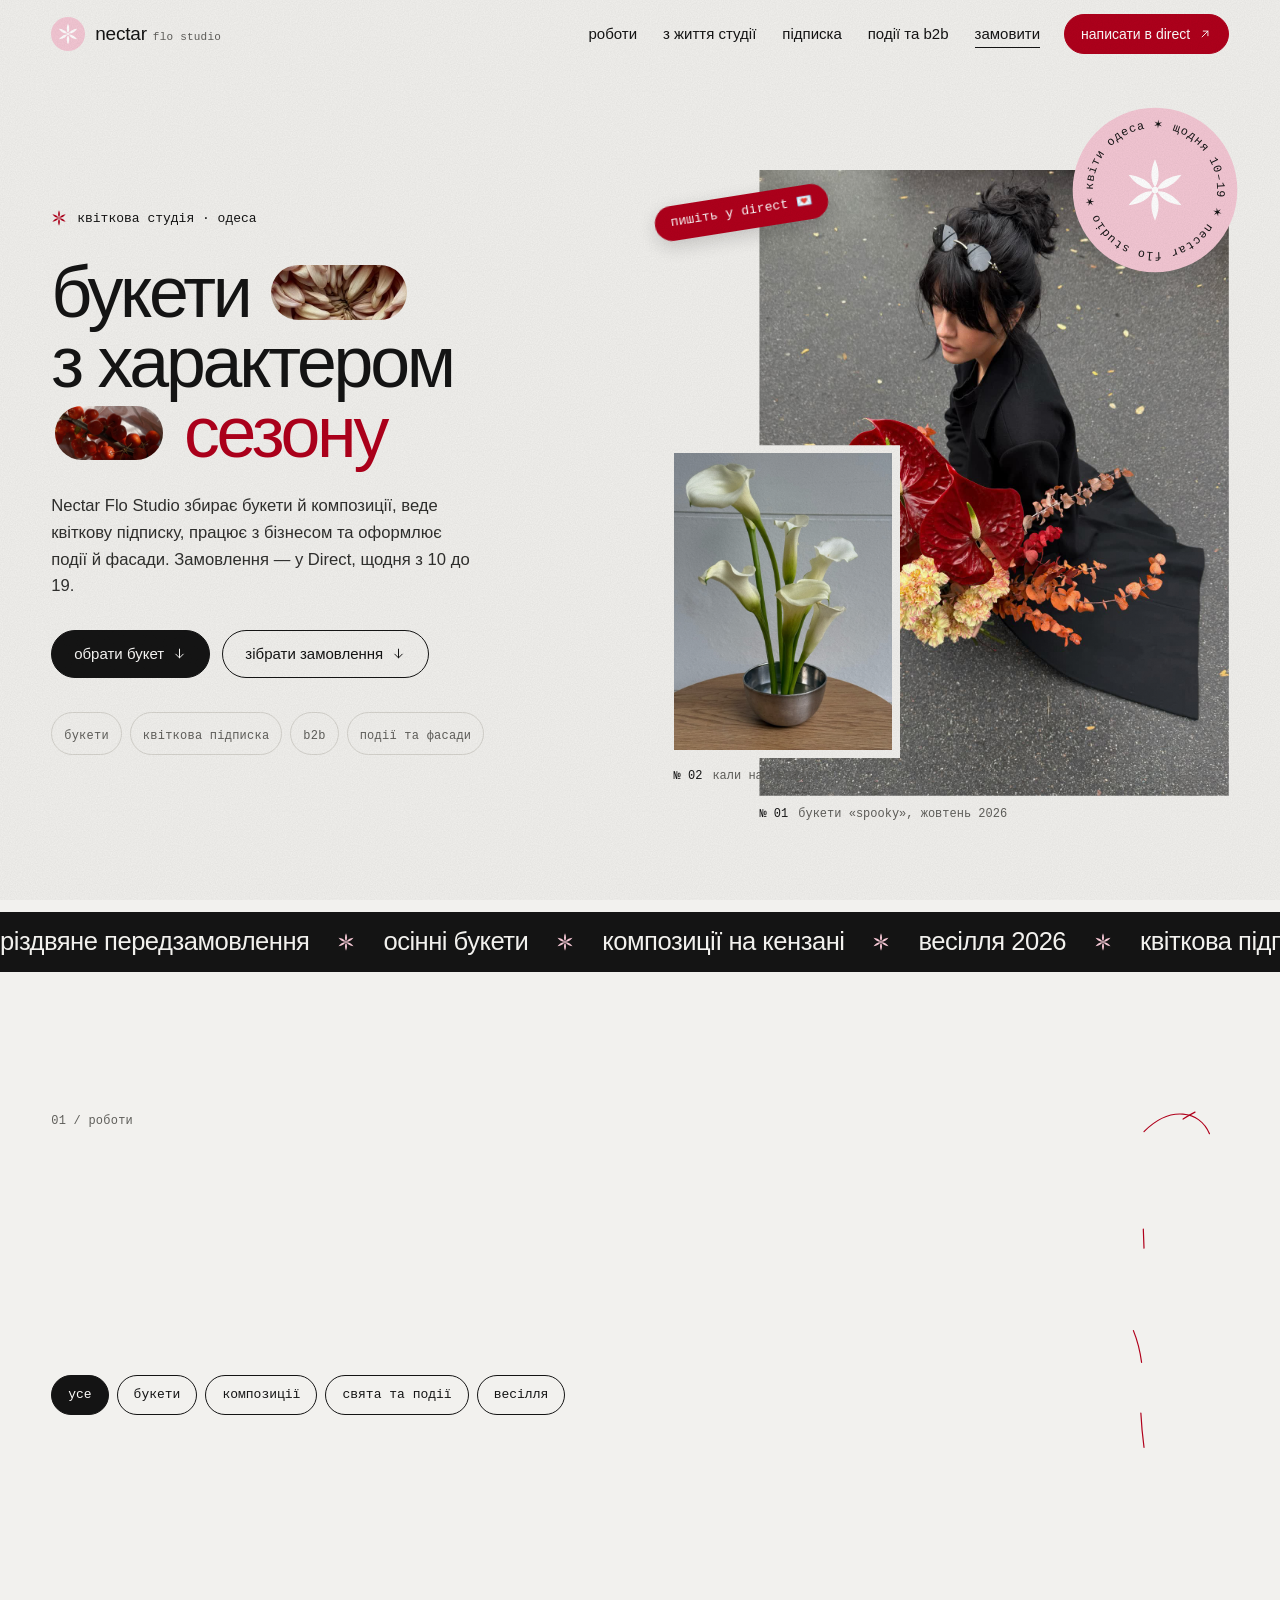
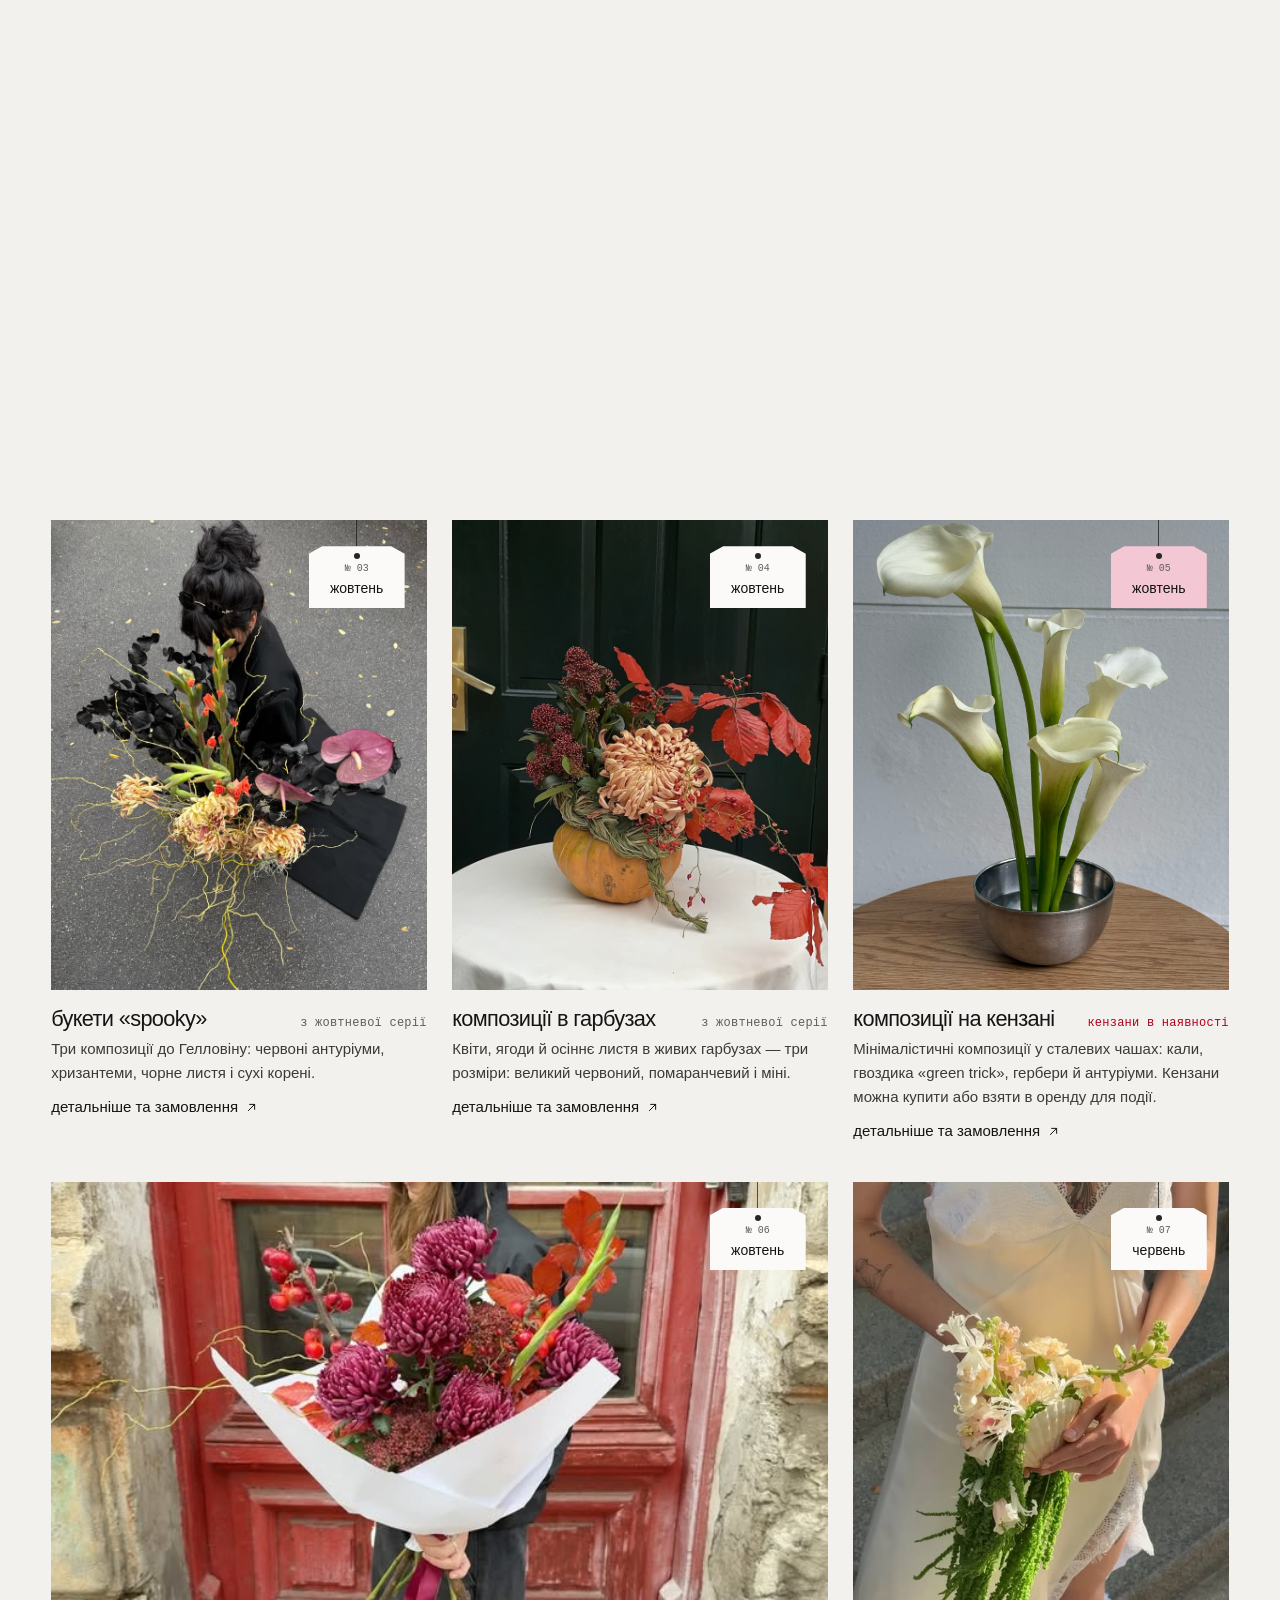
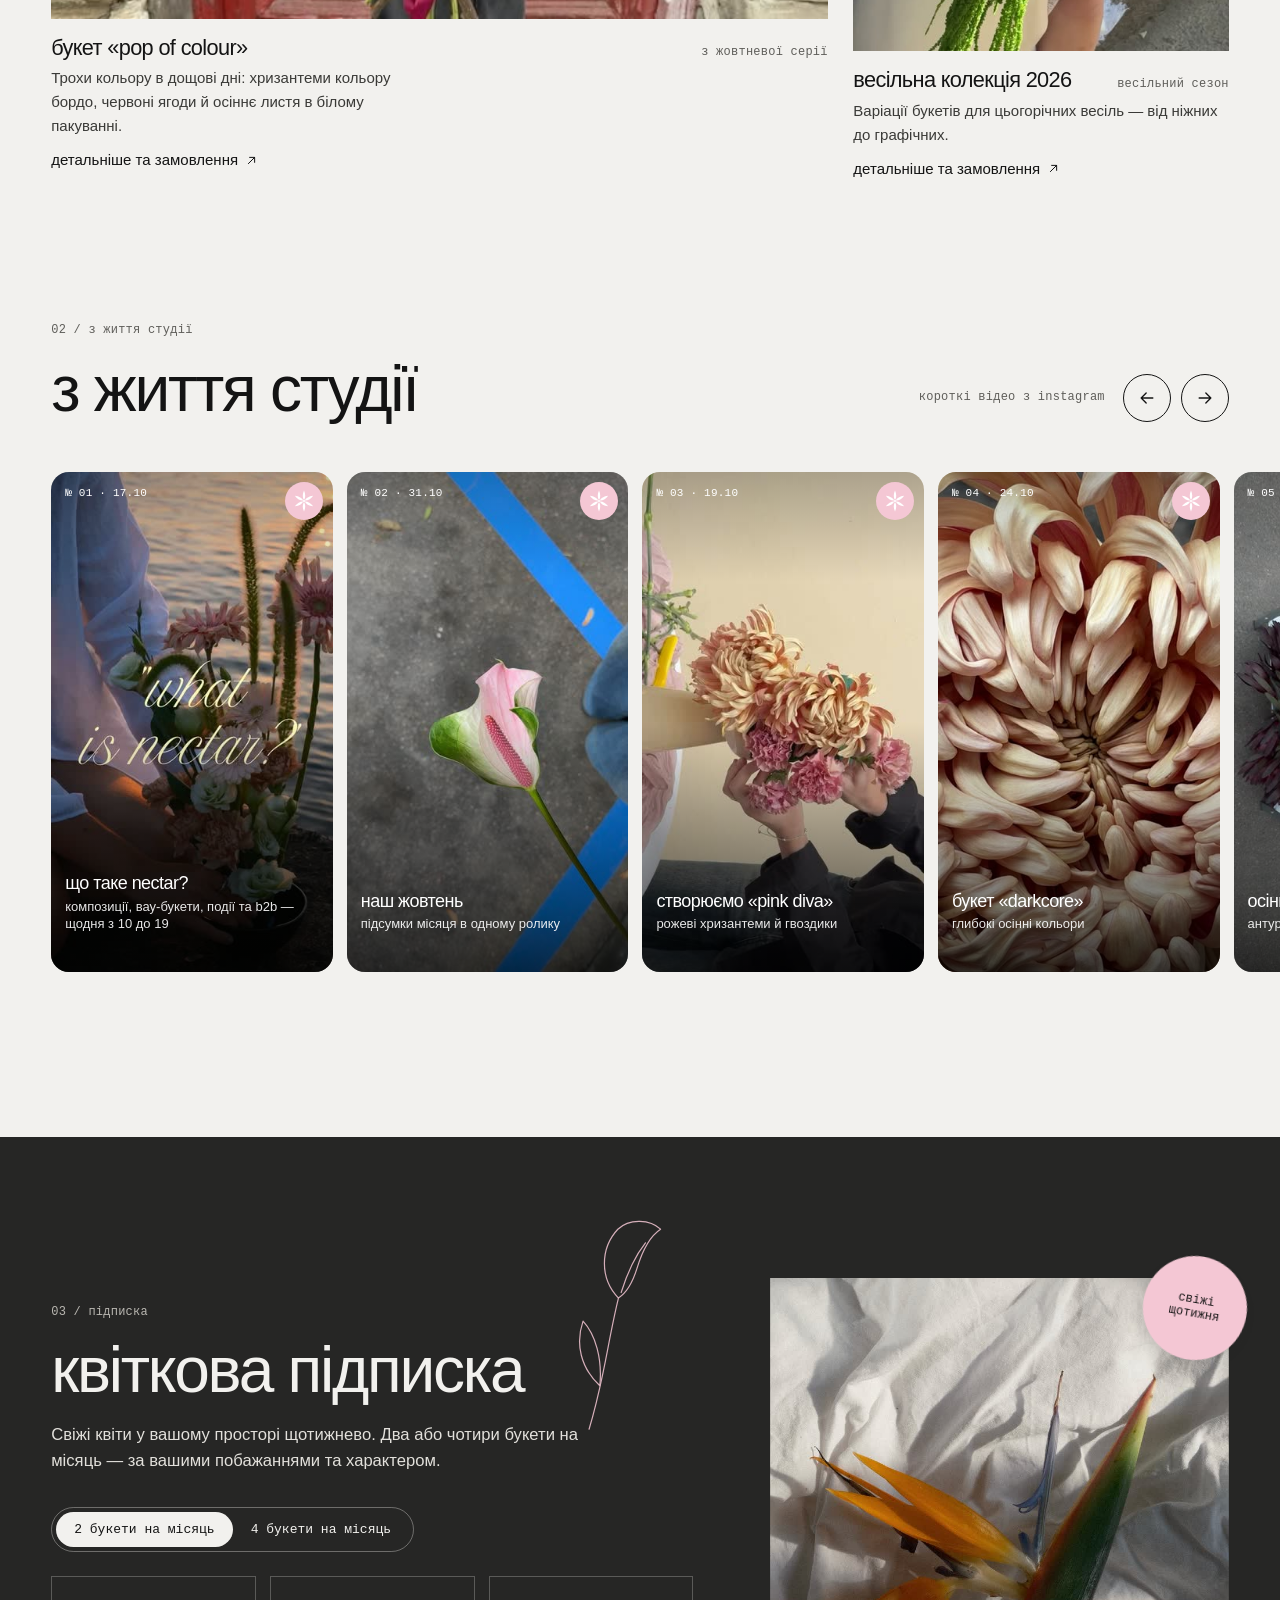
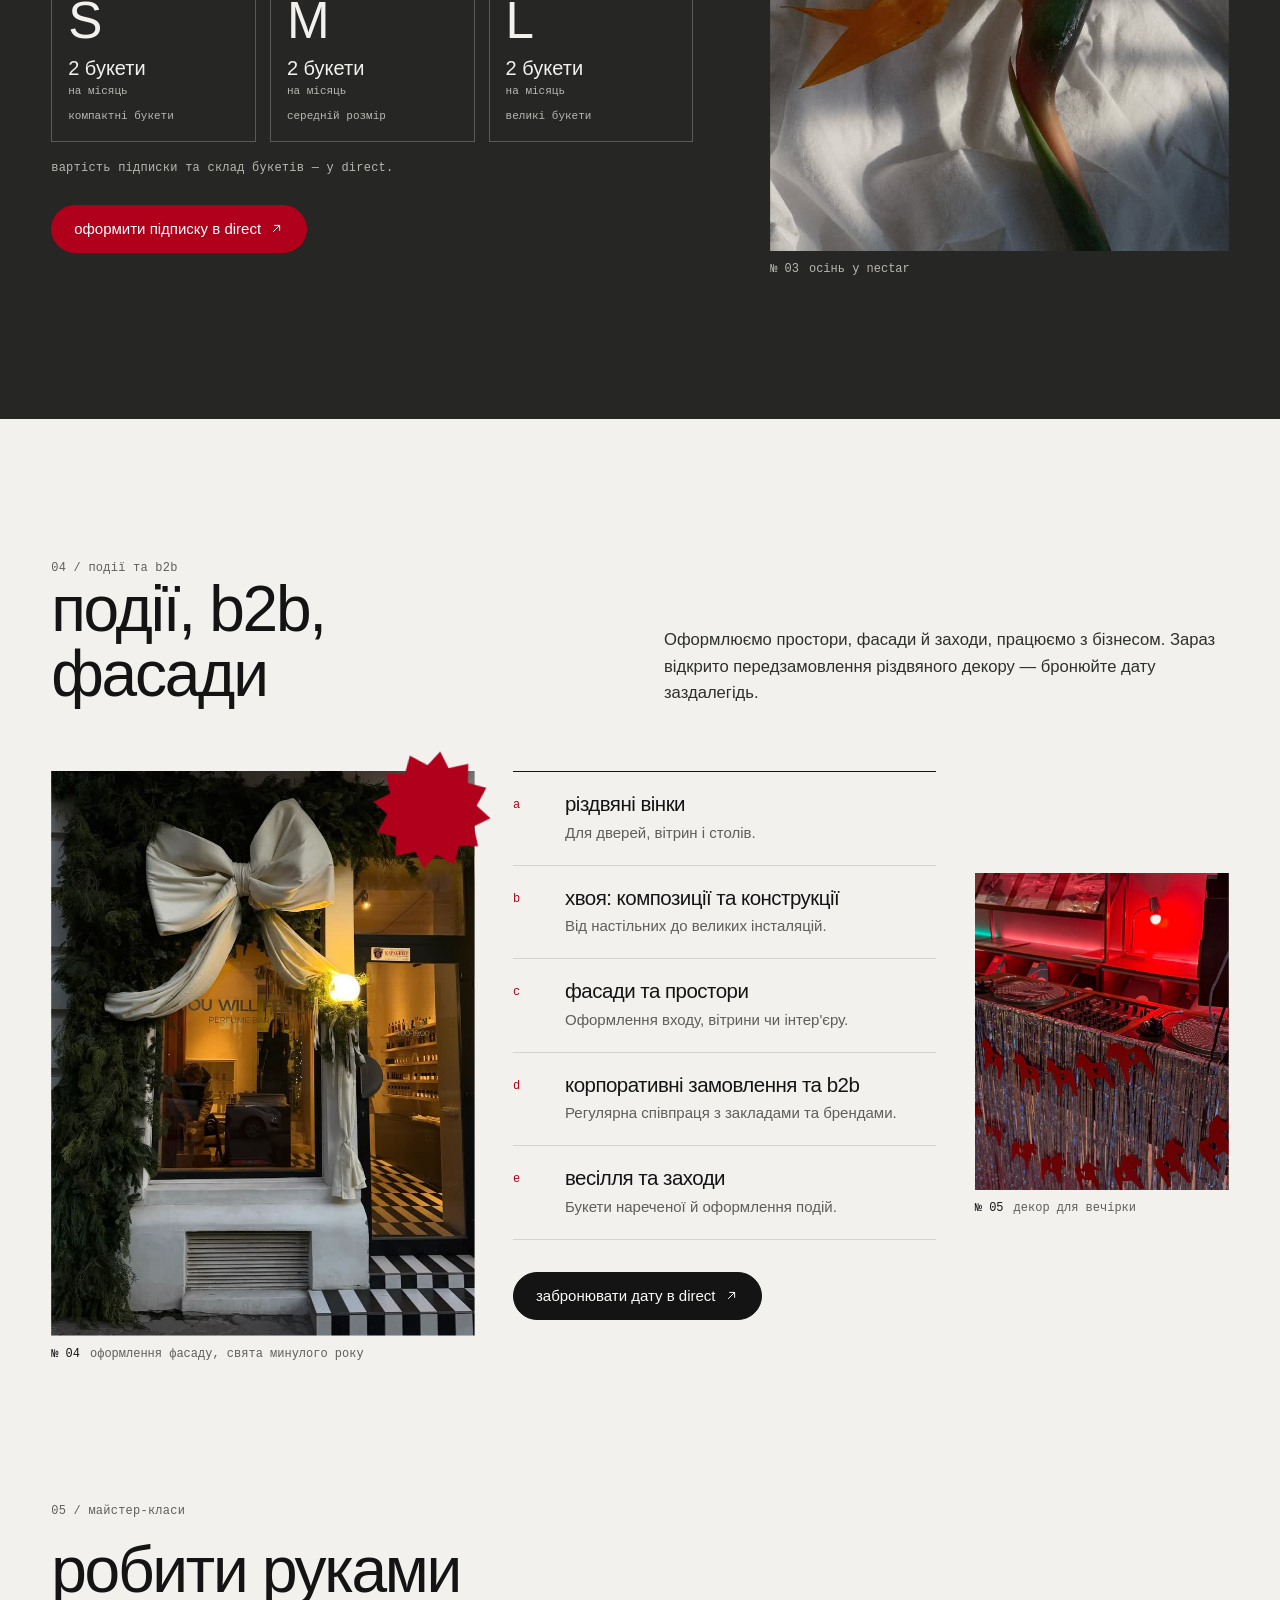
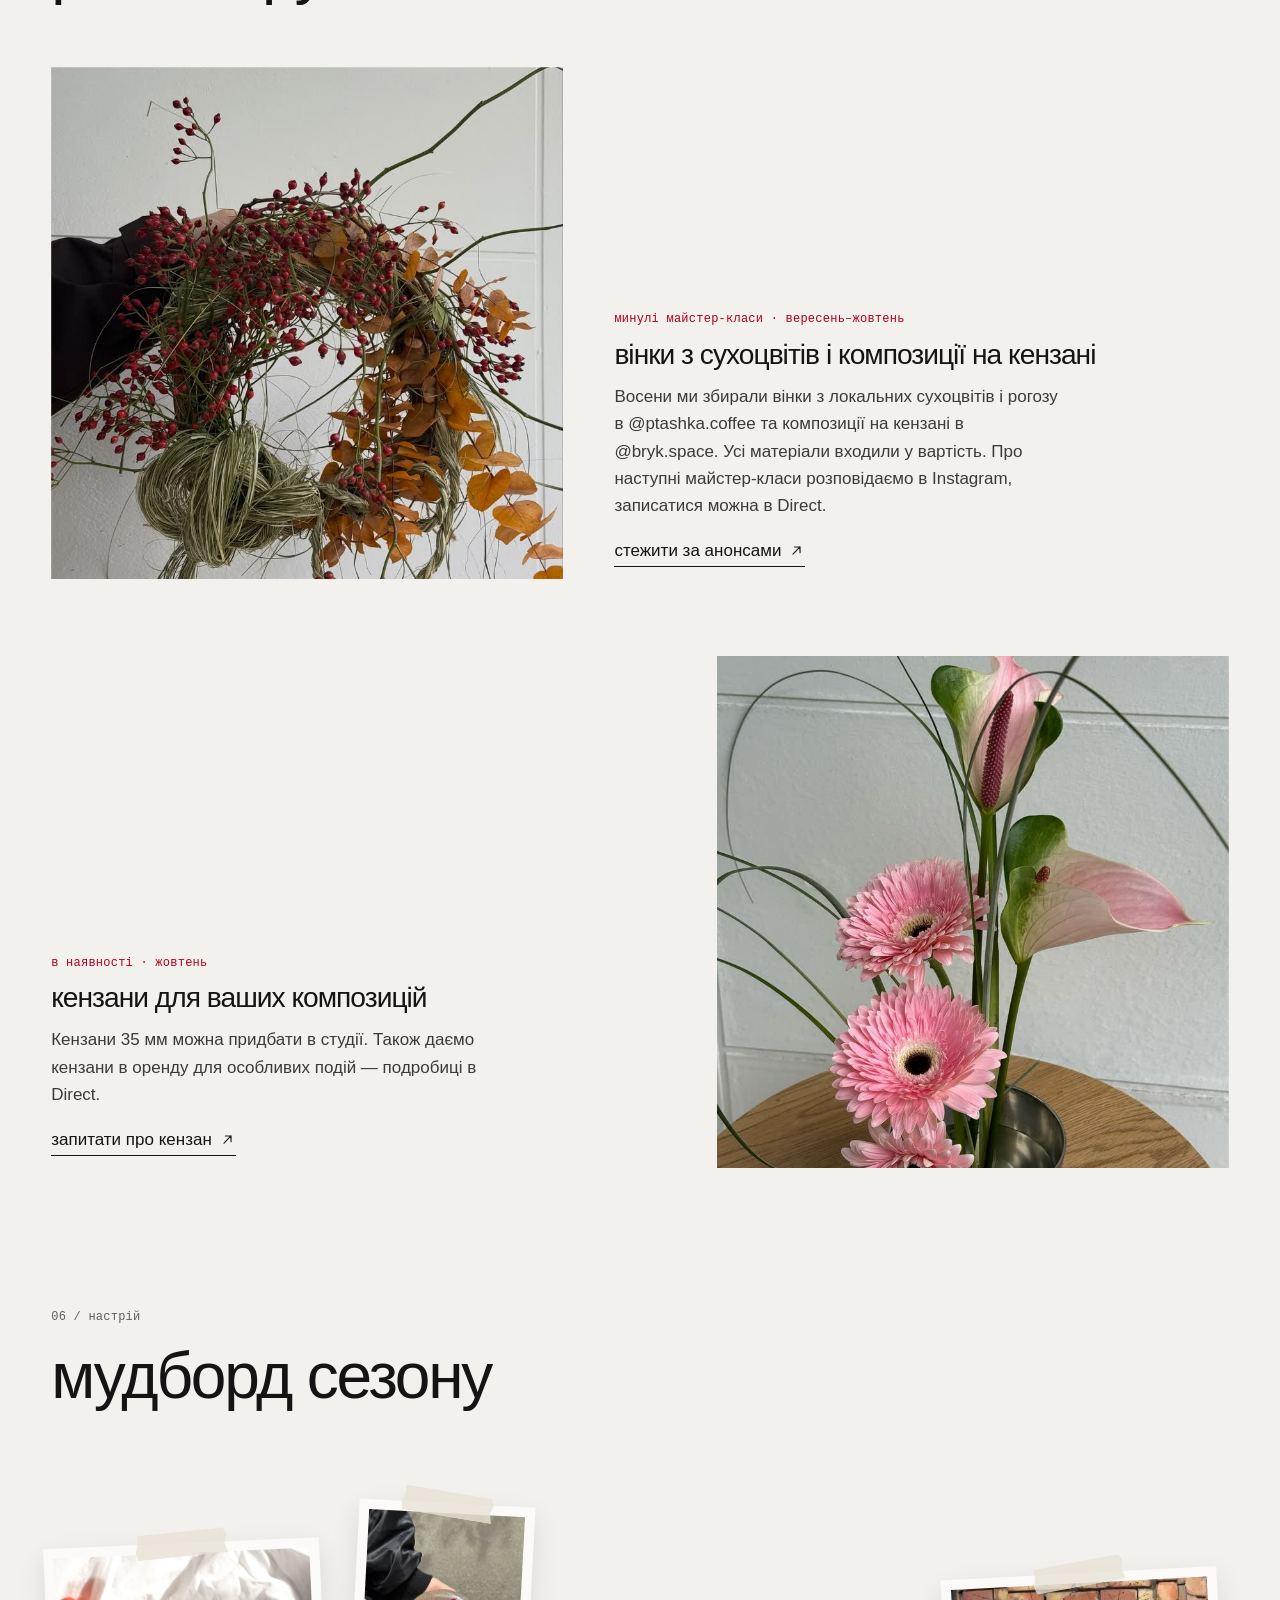
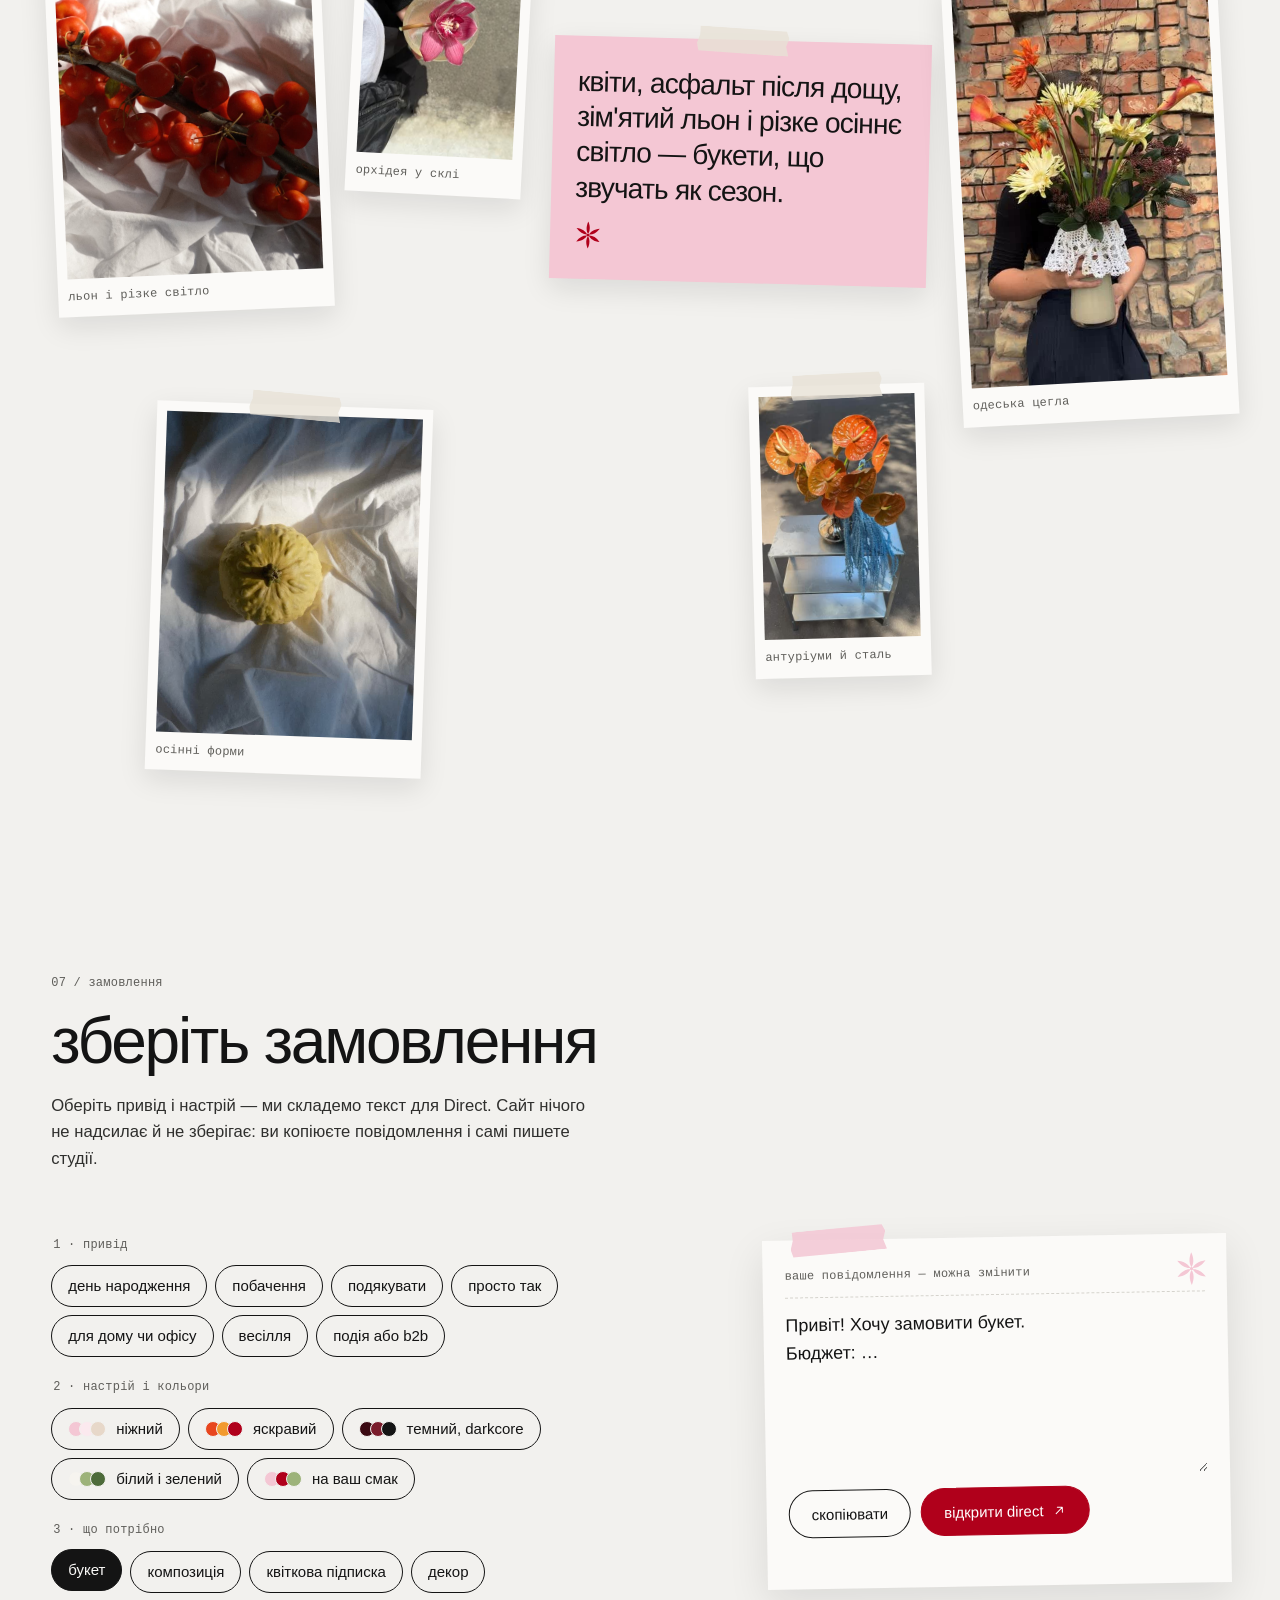
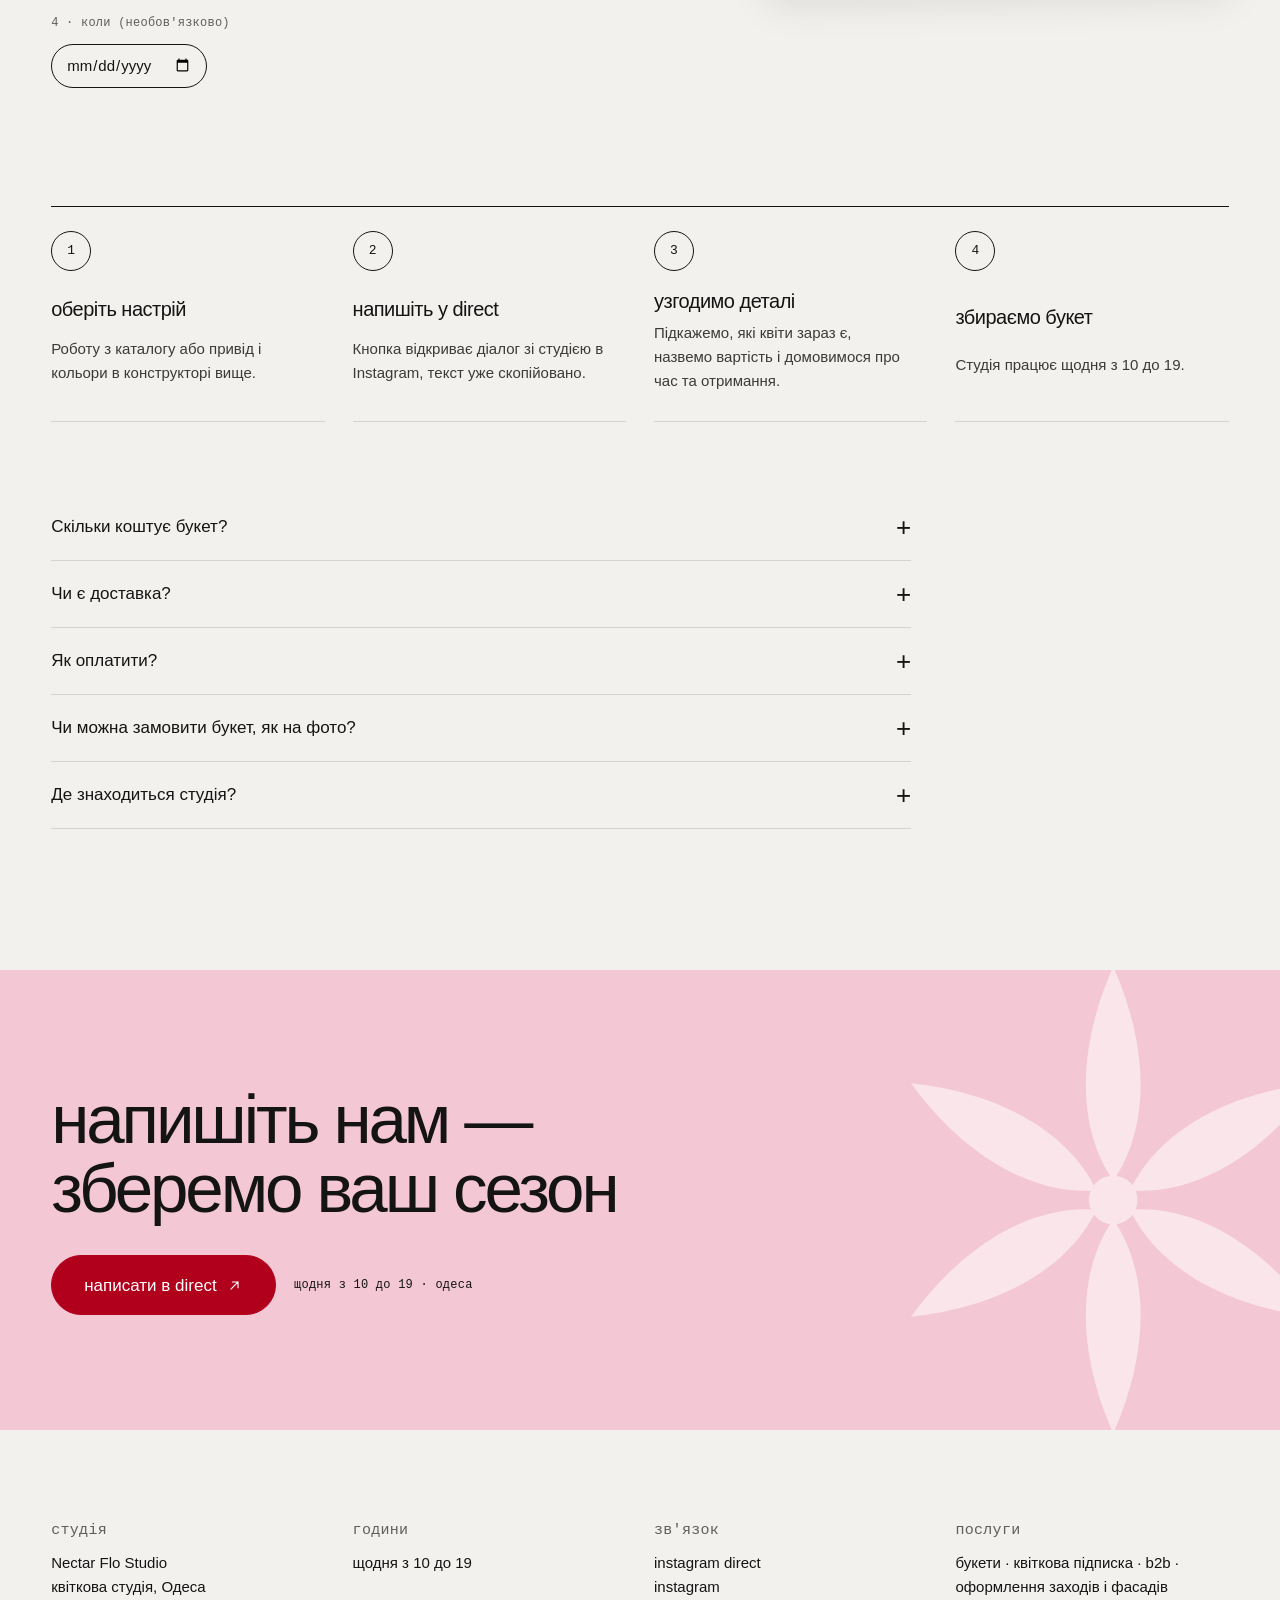
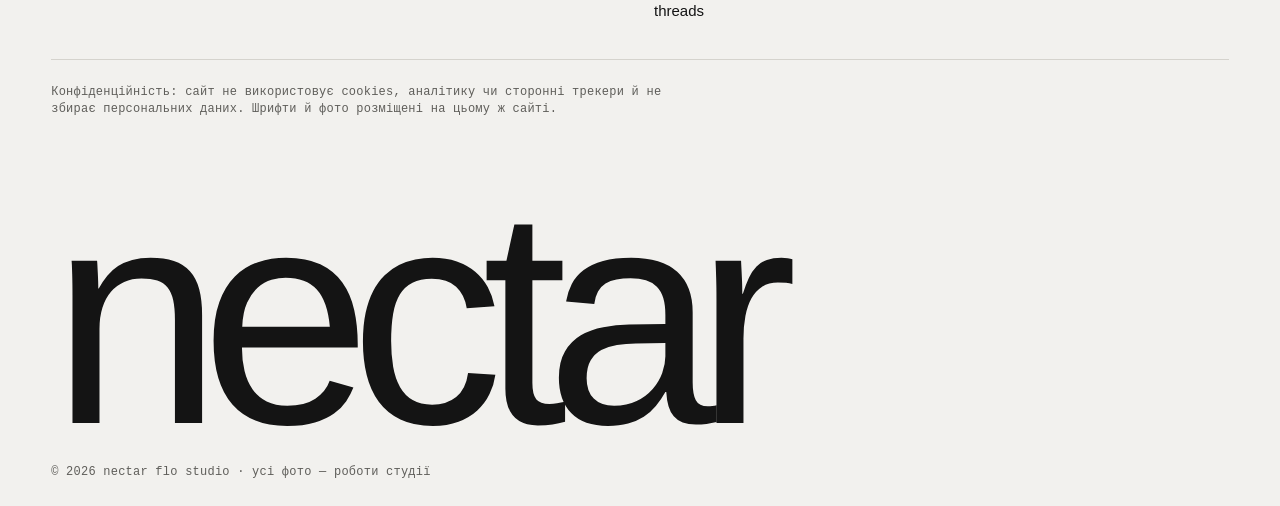
==== commit d300f456: "Повна адреса для прев'ю в соцмережах і canonical Co-Authored-By: Claude Opus 5.5 <noreply@anthropic." ====
--- a/index.html
+++ b/index.html
@@ -12,7 +12,10 @@
   <meta property="og:site_name" content="Nectar Flo Studio">
   <meta property="og:title" content="Nectar Flo Studio — квіткова студія в Одесі">
   <meta property="og:description" content="Букети з характером сезону, квіткова підписка, оформлення подій і фасадів. Замовлення в Direct.">
-  <meta property="og:image" content="assets/photos/og.jpg" data-og-image>
+  <meta property="og:image" content="https://hosha228.github.io/nectar-flo-studio/assets/photos/og.jpg">
+  <meta property="og:url" content="https://hosha228.github.io/nectar-flo-studio/">
+  <meta name="twitter:card" content="summary_large_image">
+  <link rel="canonical" href="https://hosha228.github.io/nectar-flo-studio/">
   <link rel="icon" href="assets/img/favicon.svg" type="image/svg+xml">
   <link rel="preload" href="assets/fonts/unbounded-300-cyrillic.woff2" as="font" type="font/woff2" crossorigin>
   <link rel="preload" as="image" href="assets/photos/spooky-1.jpg">
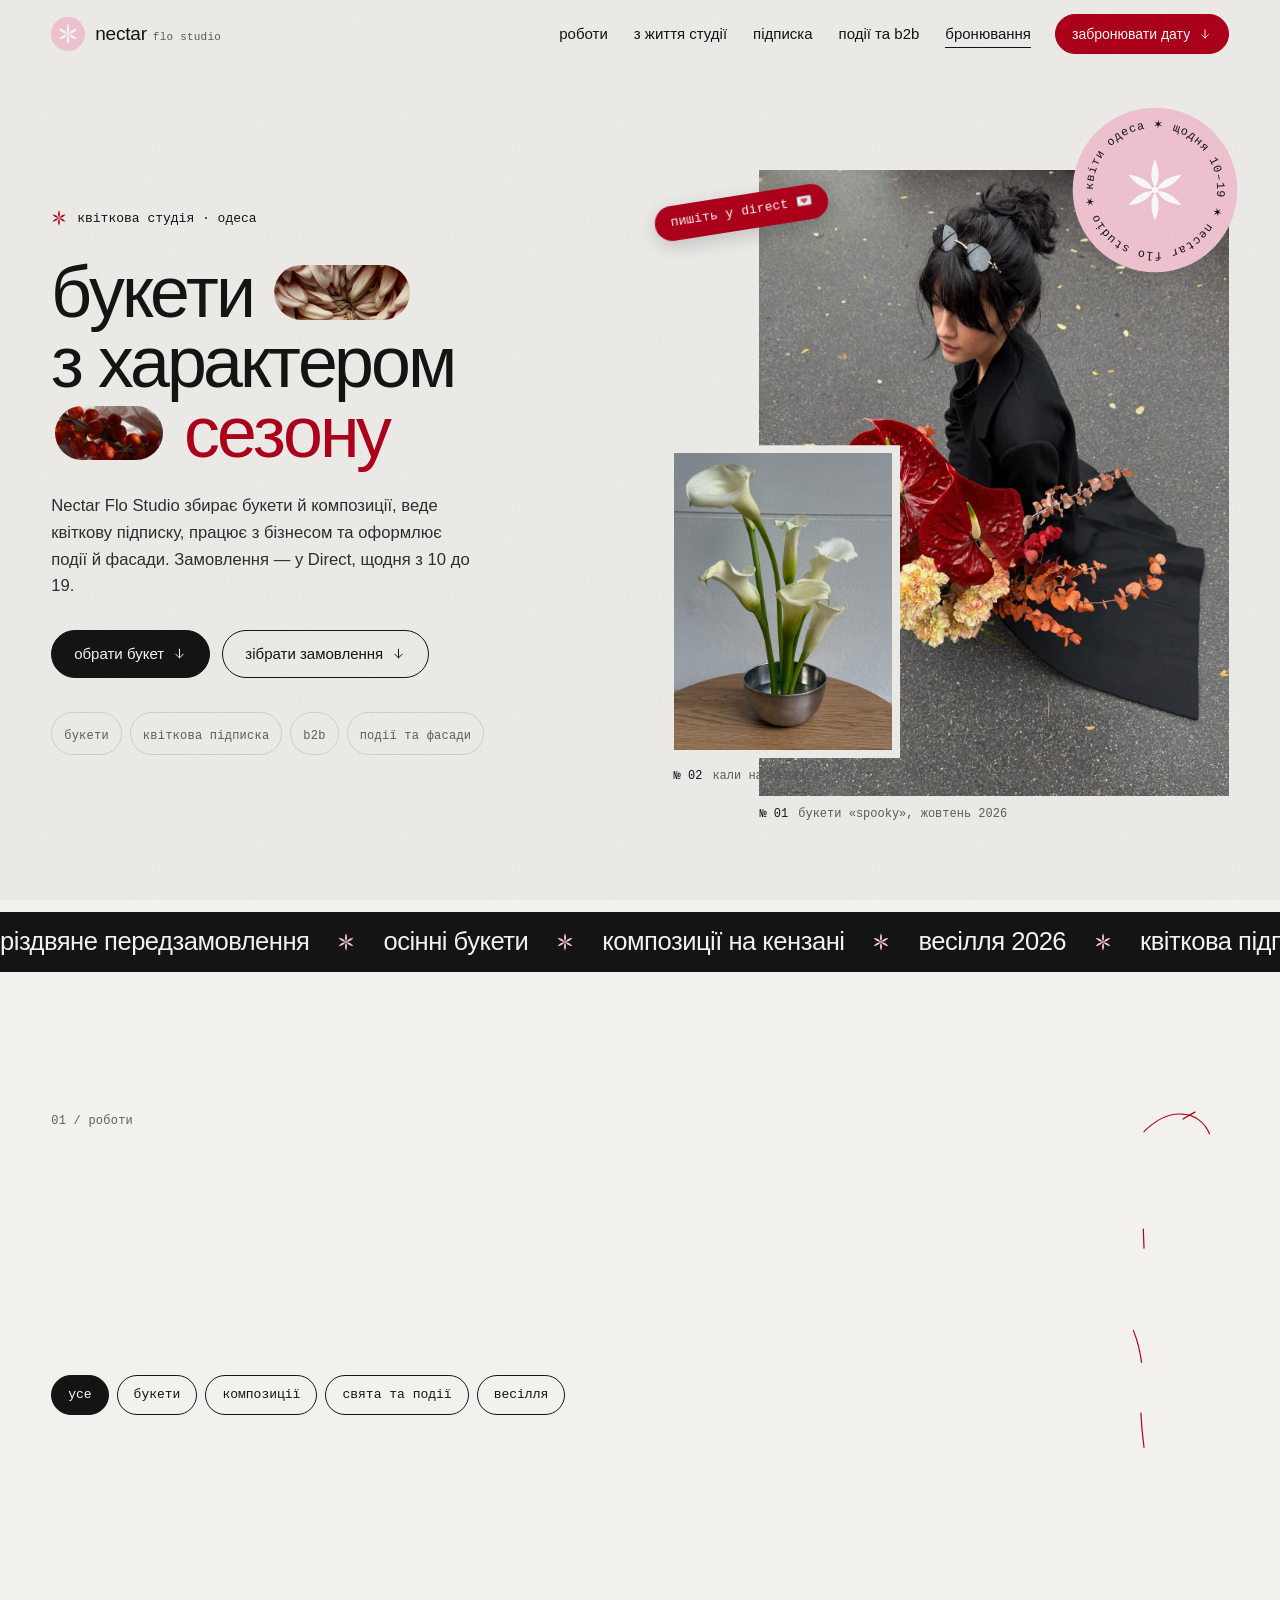
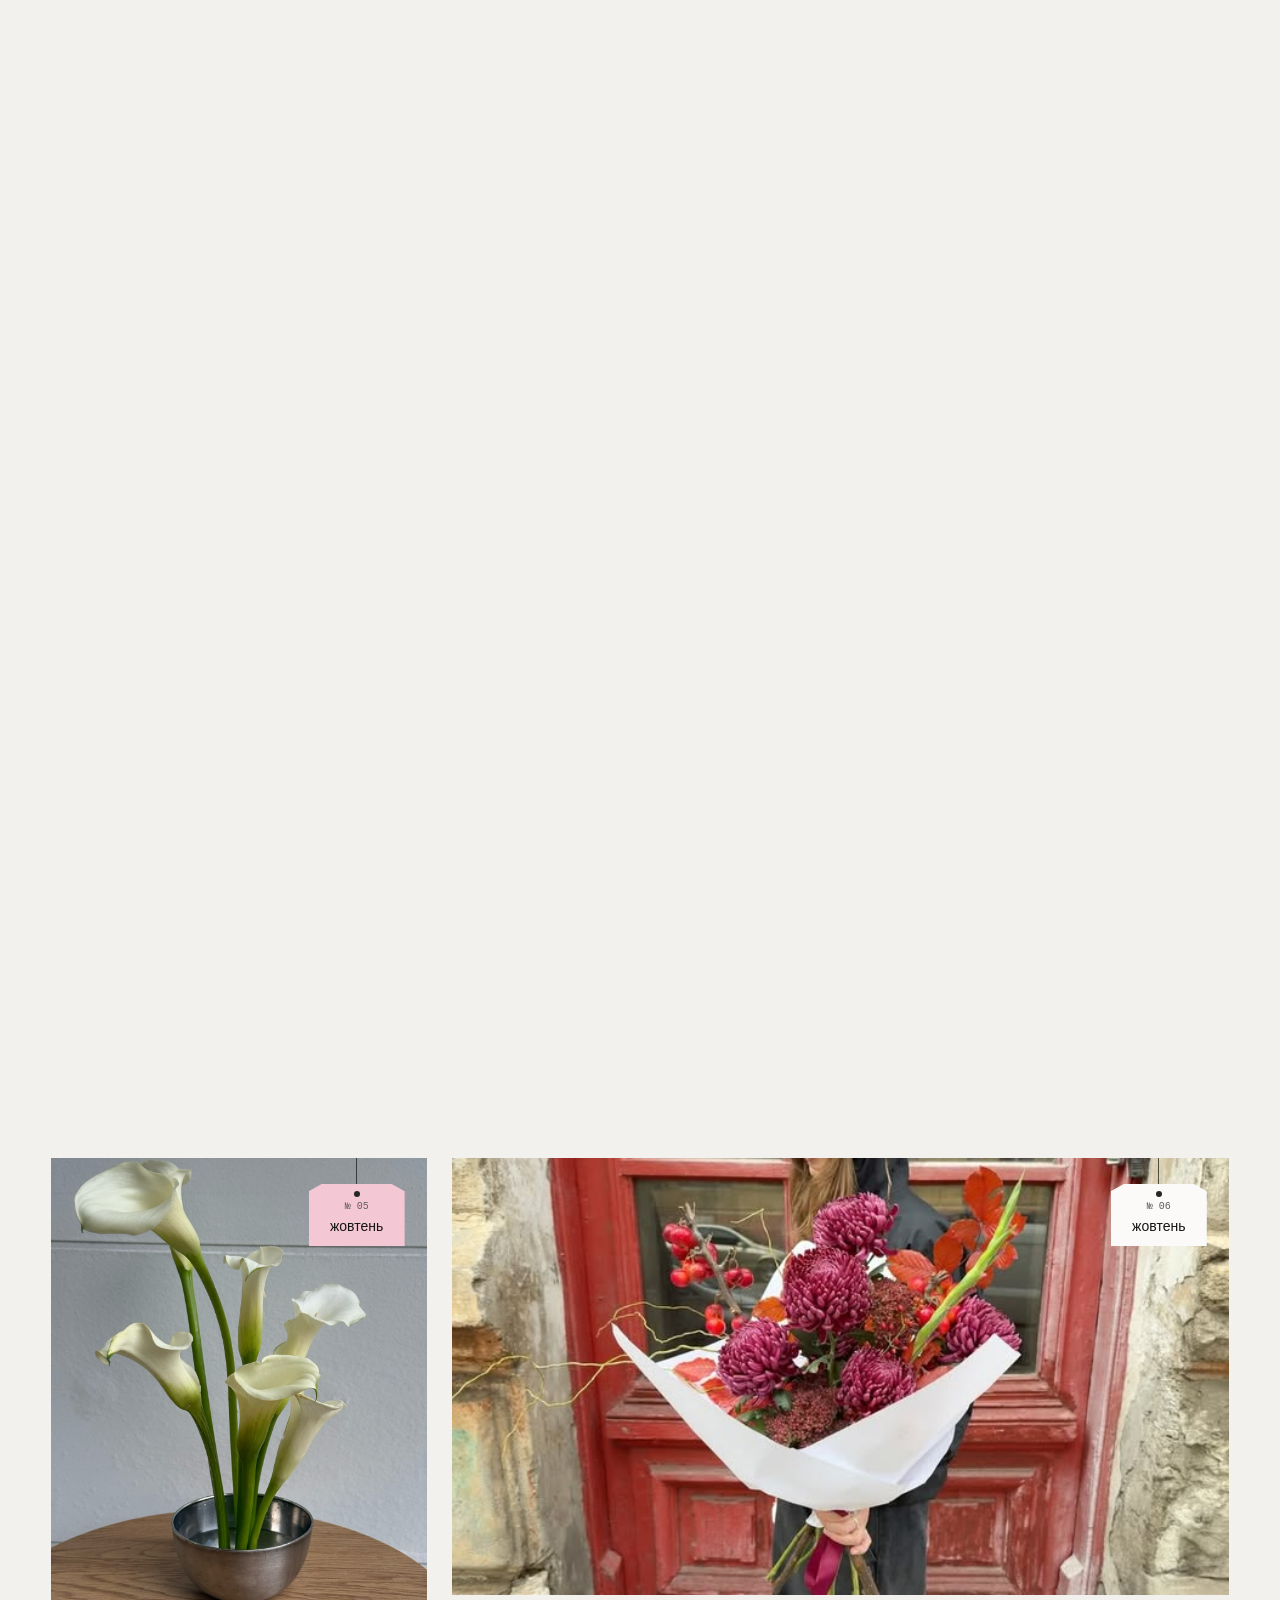
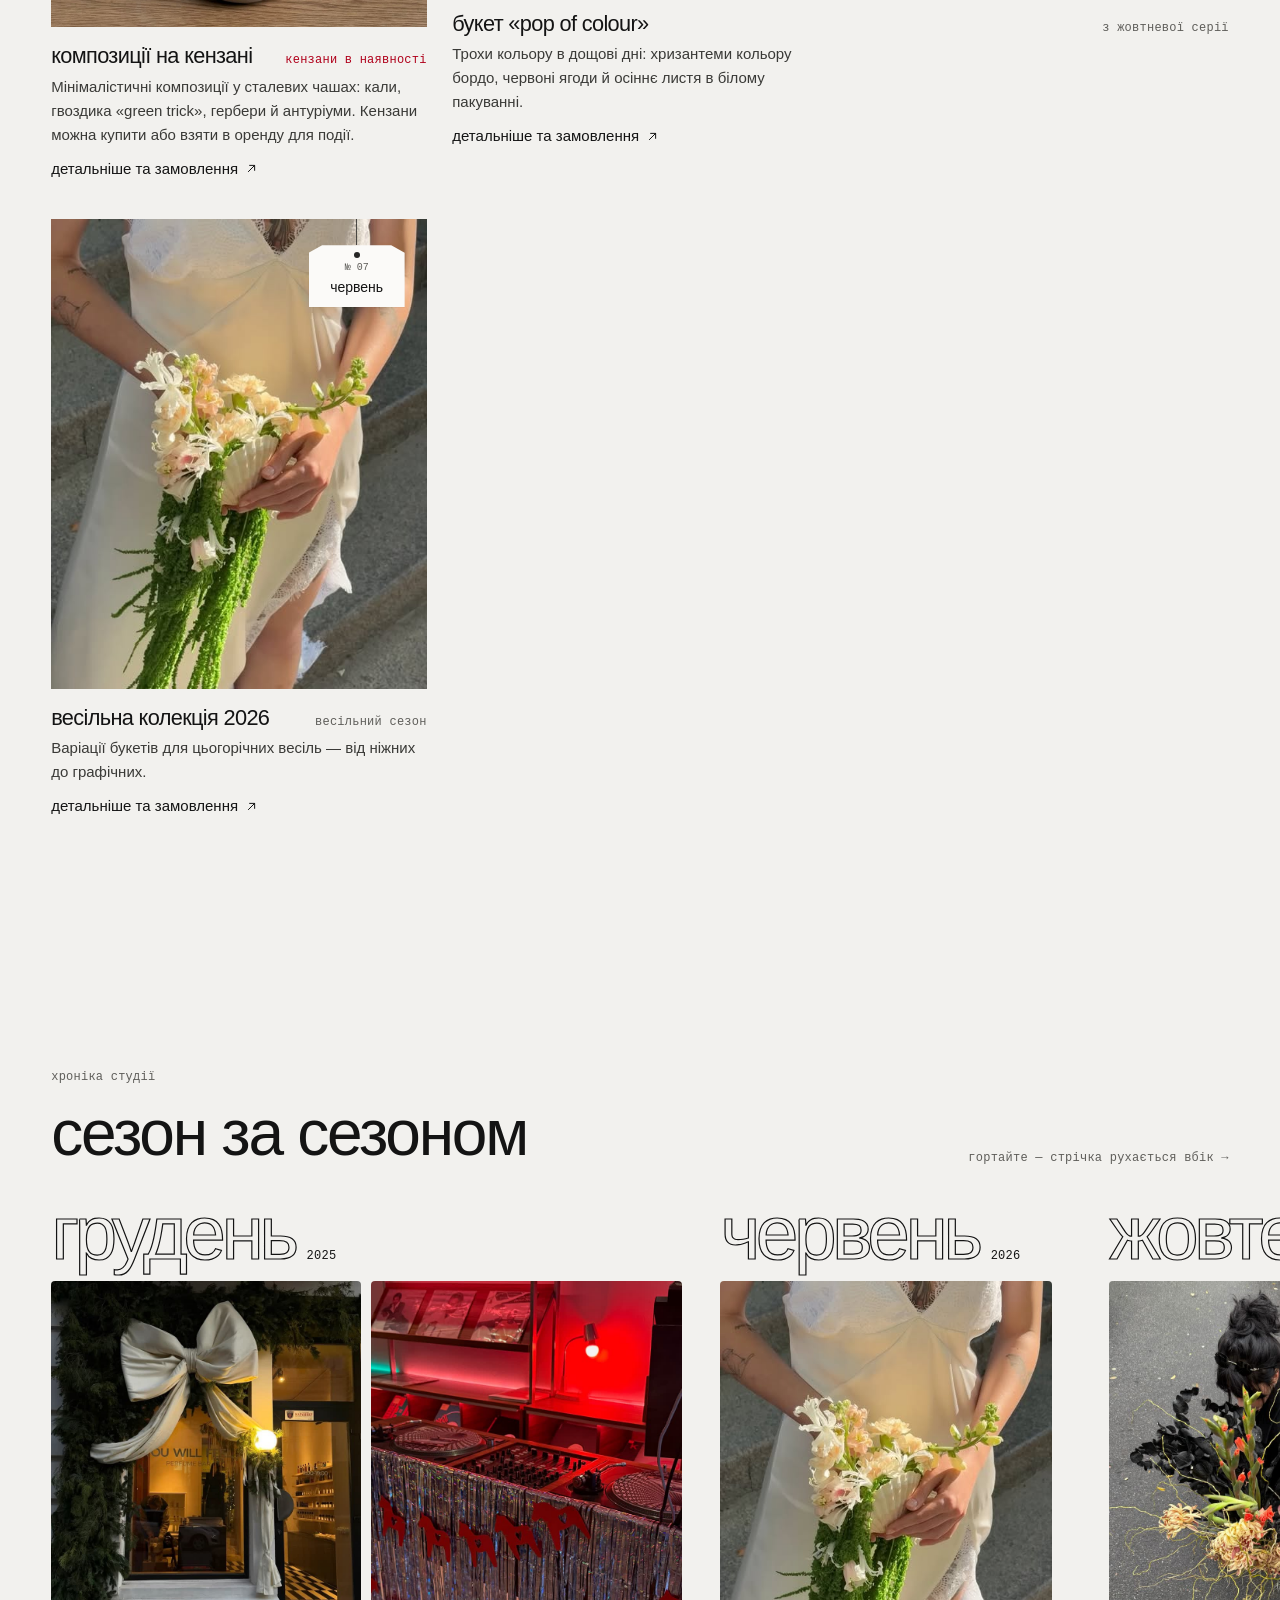
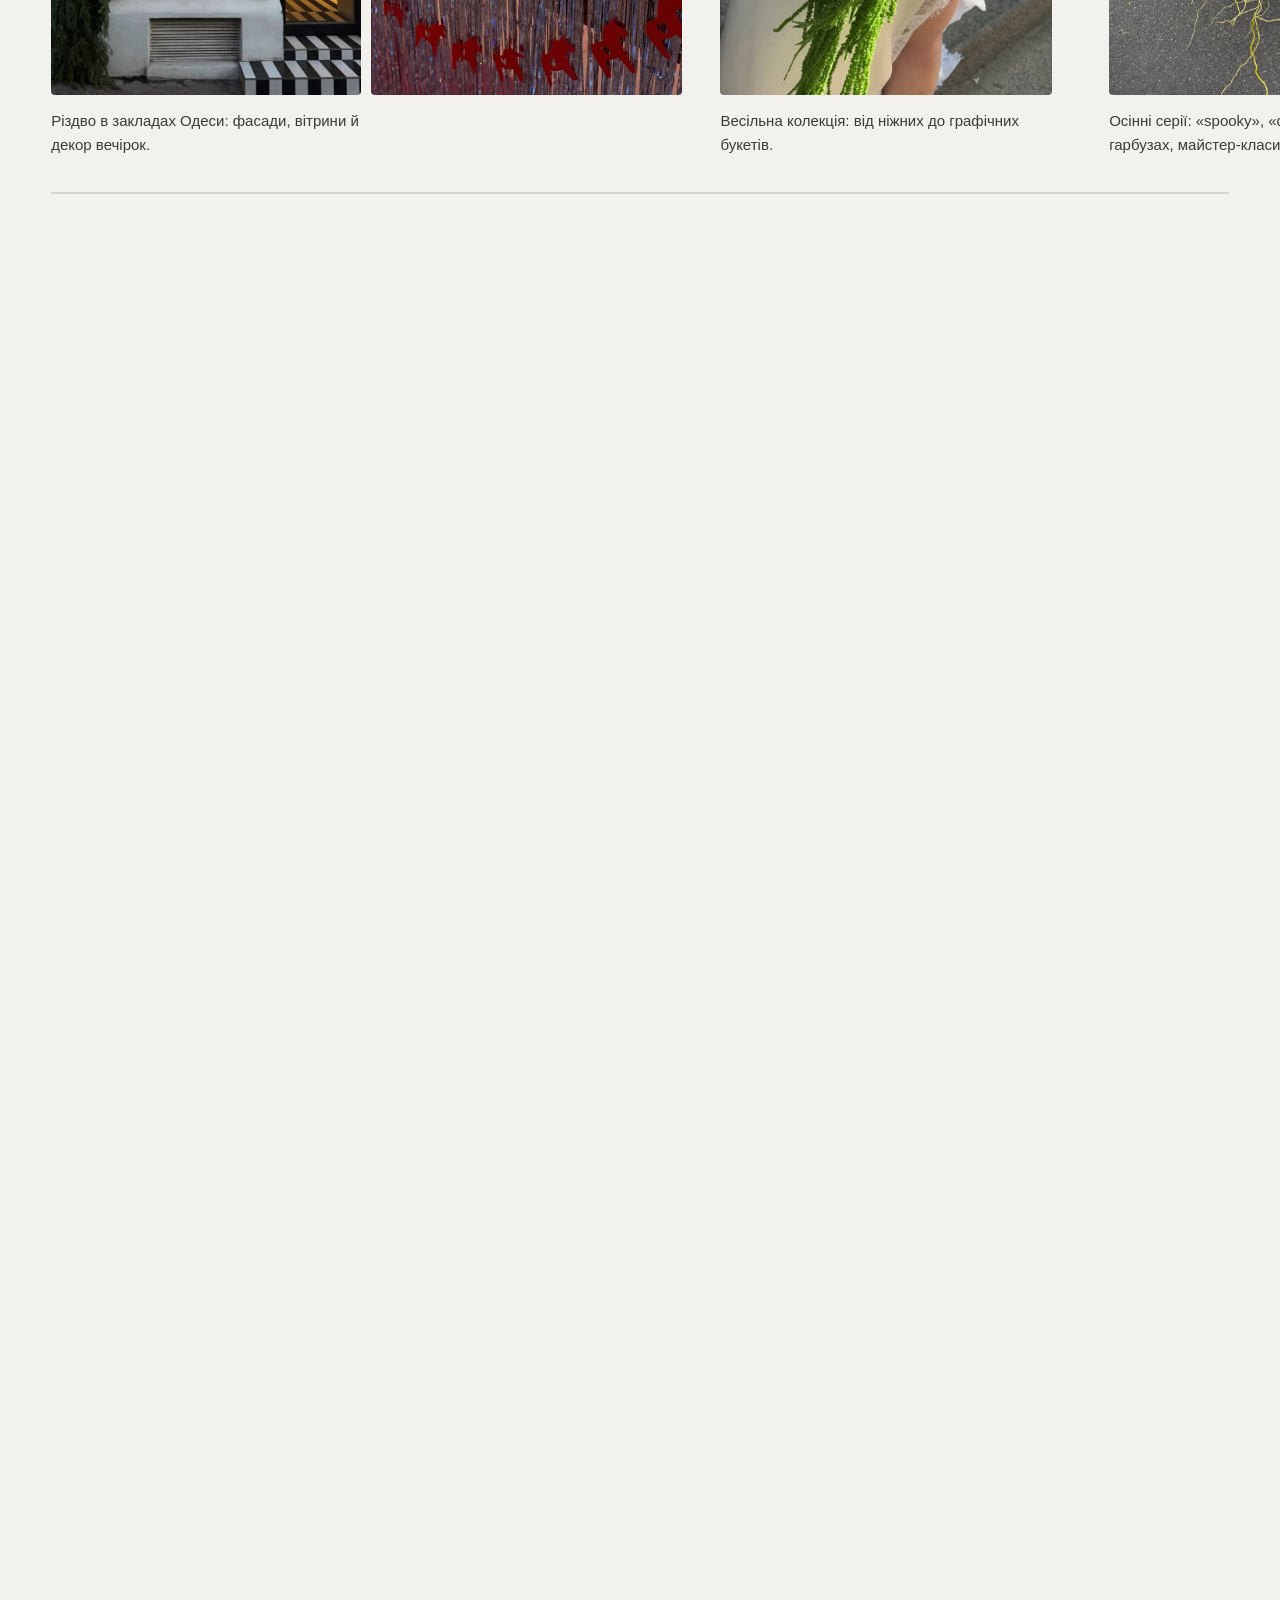
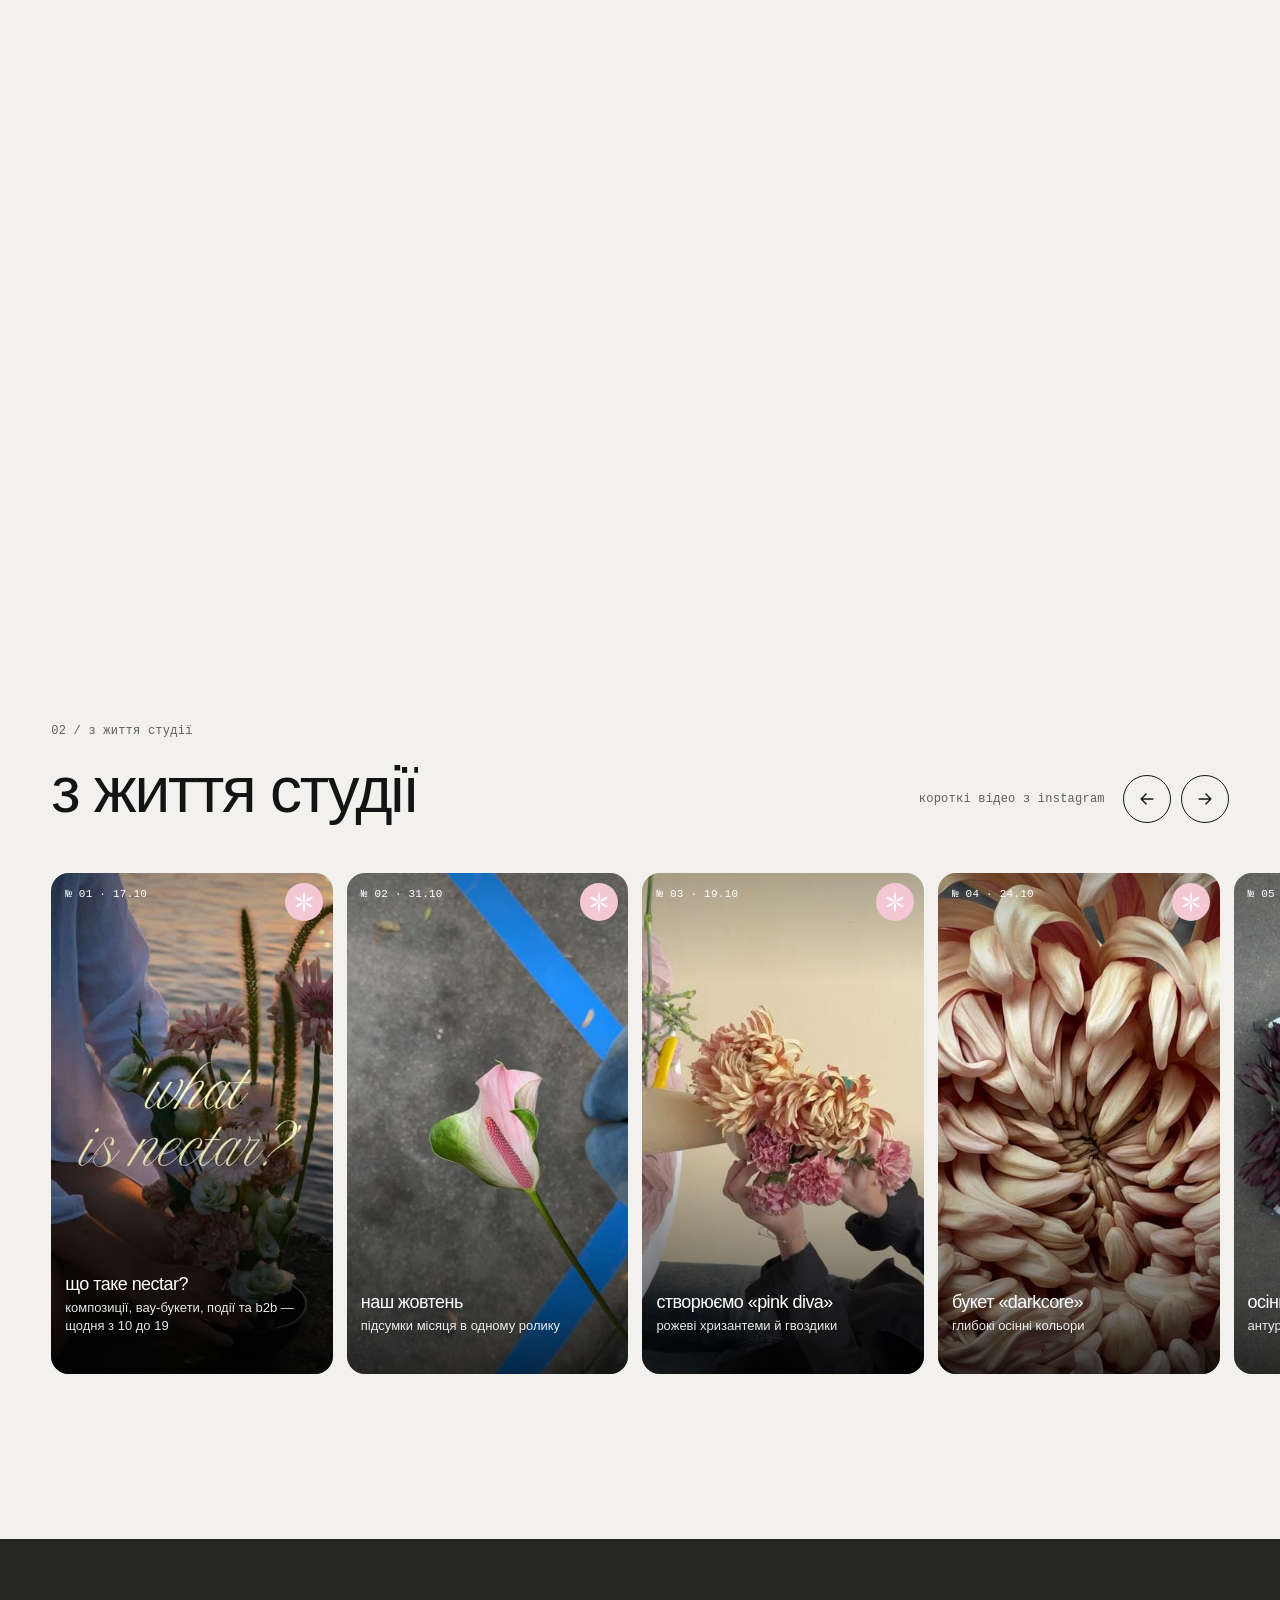
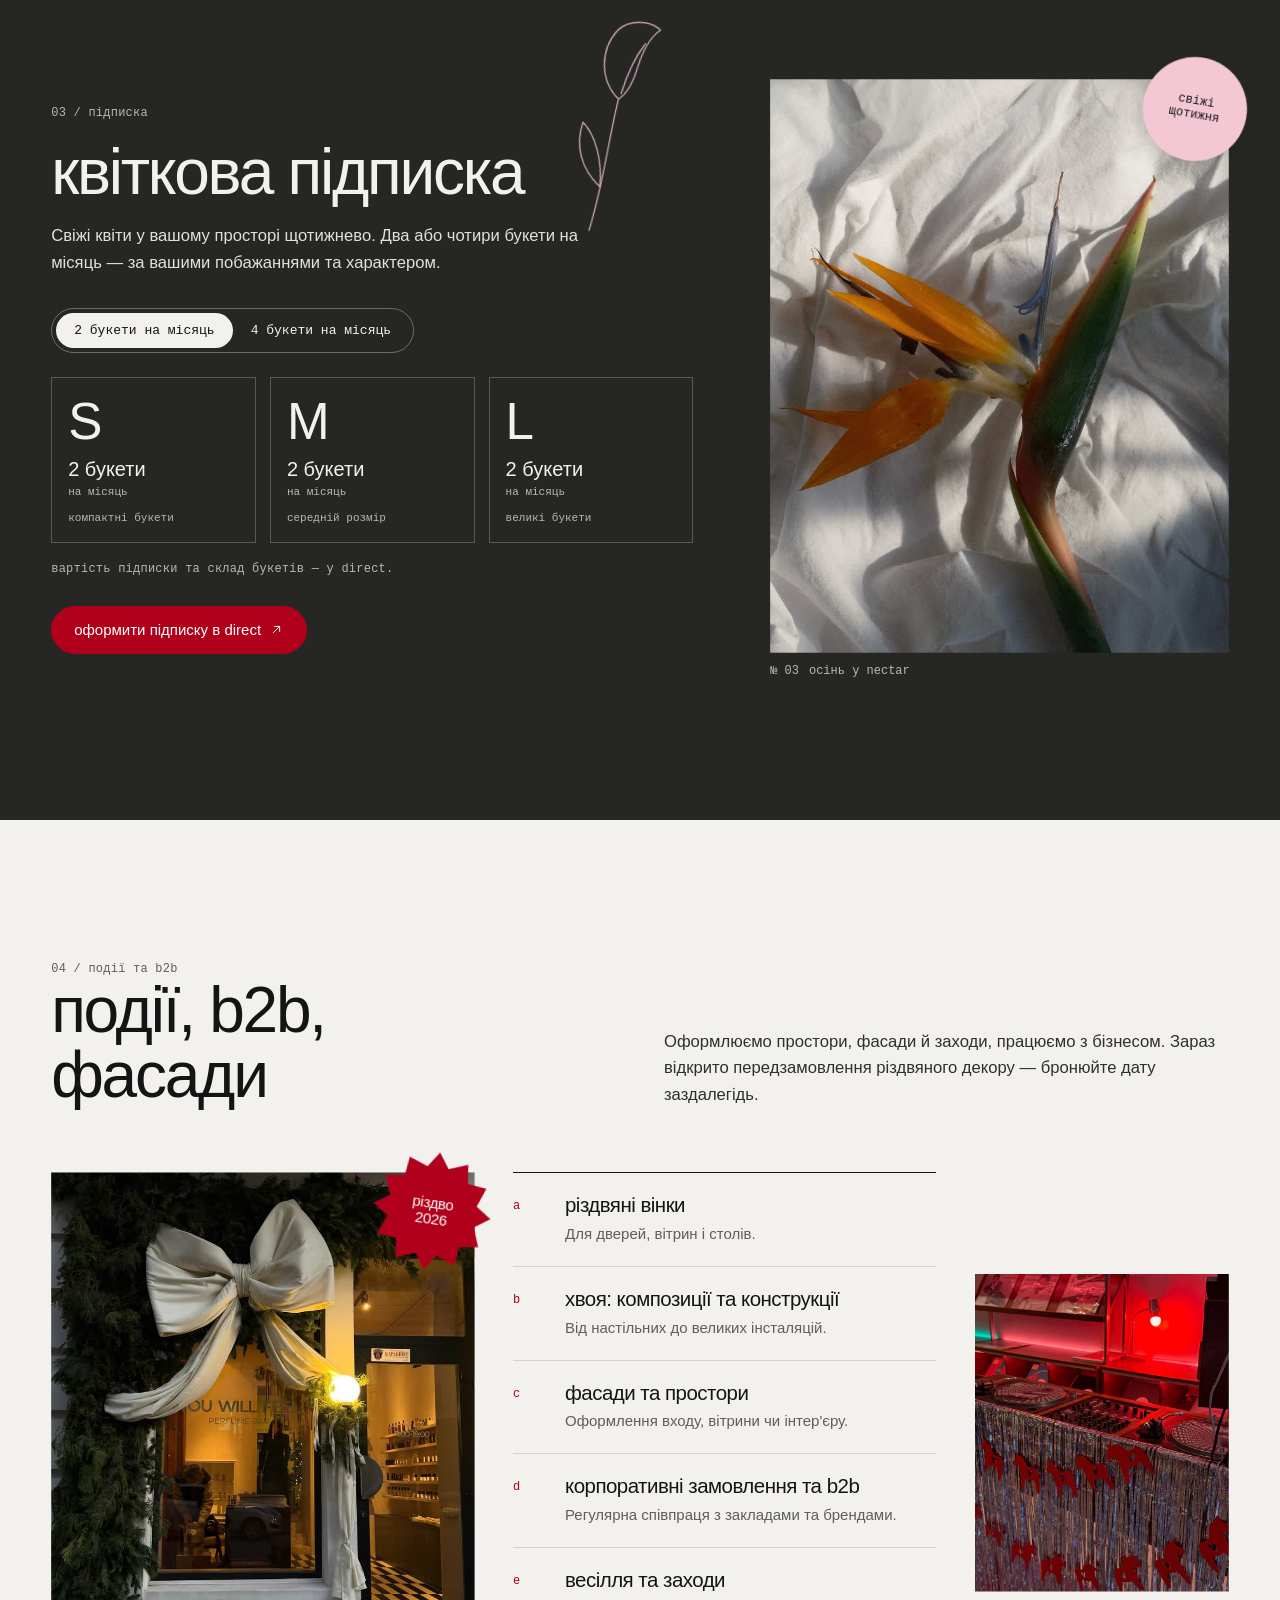
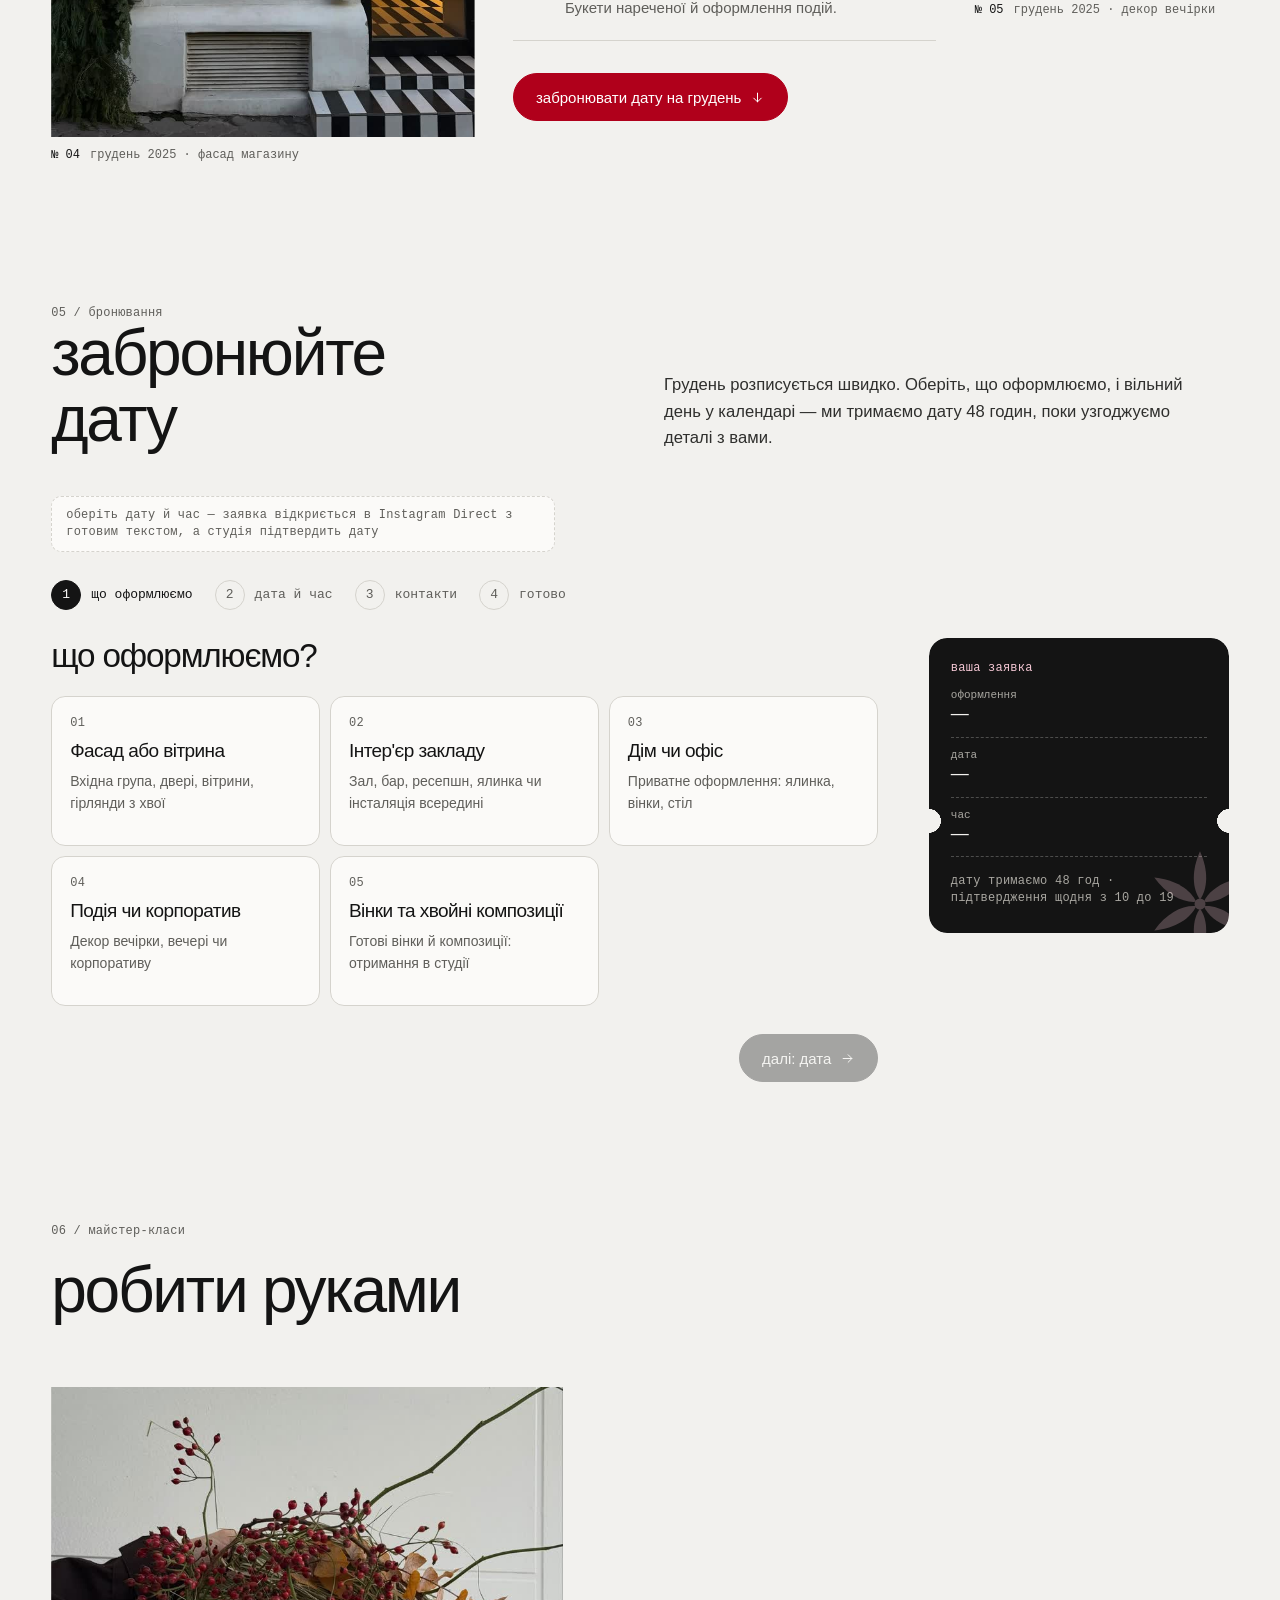
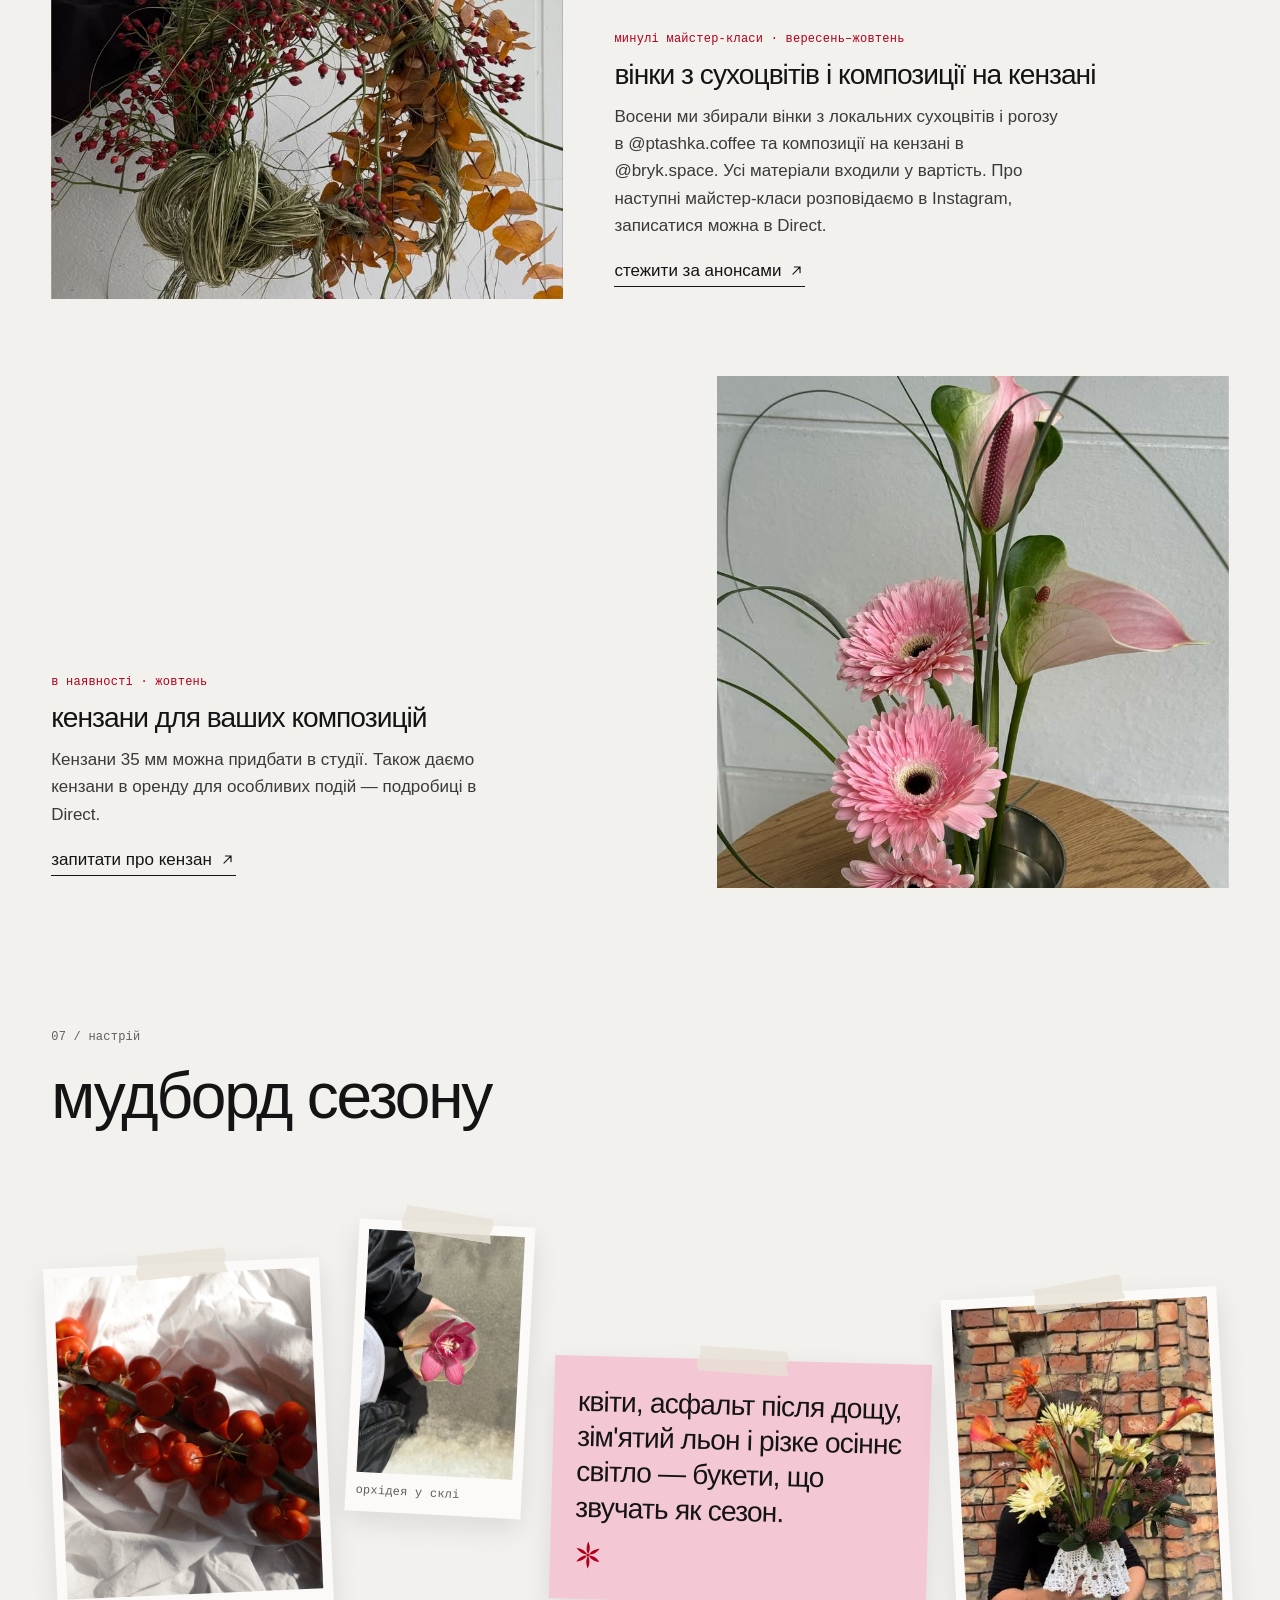
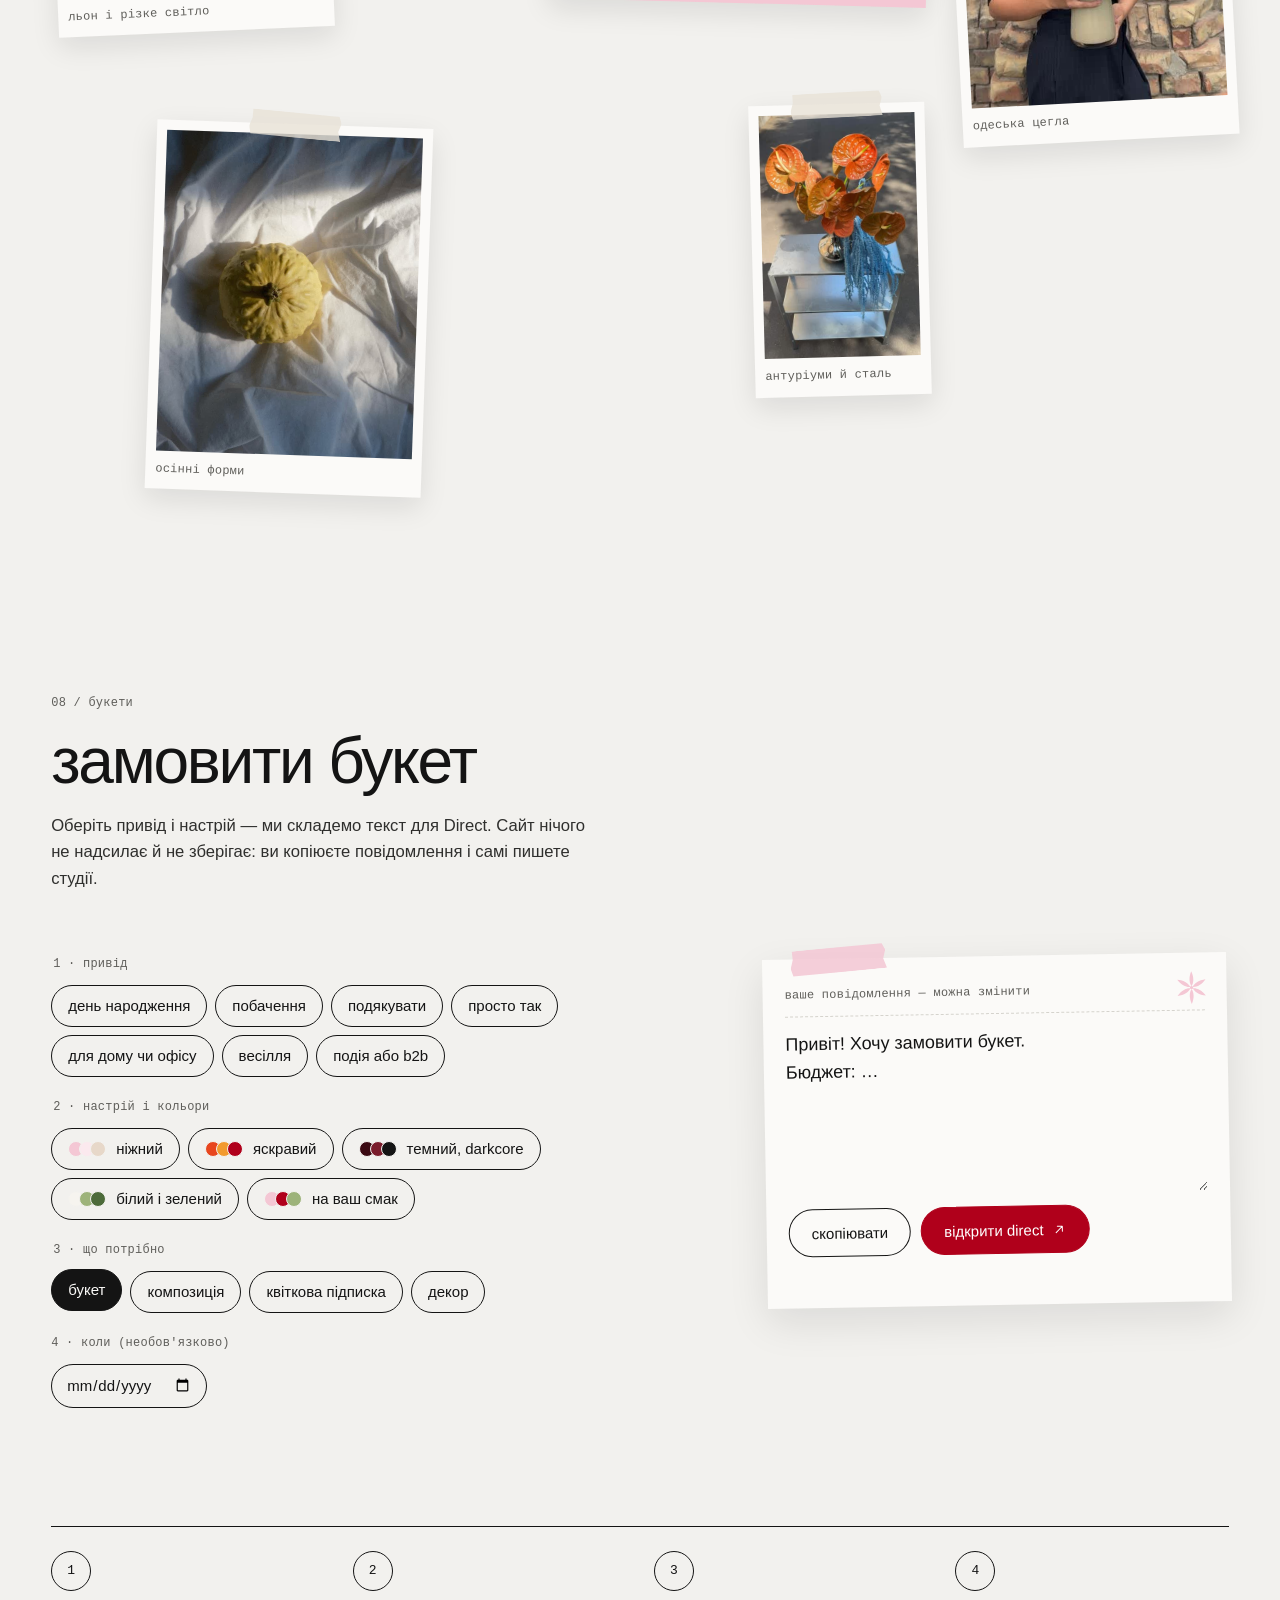
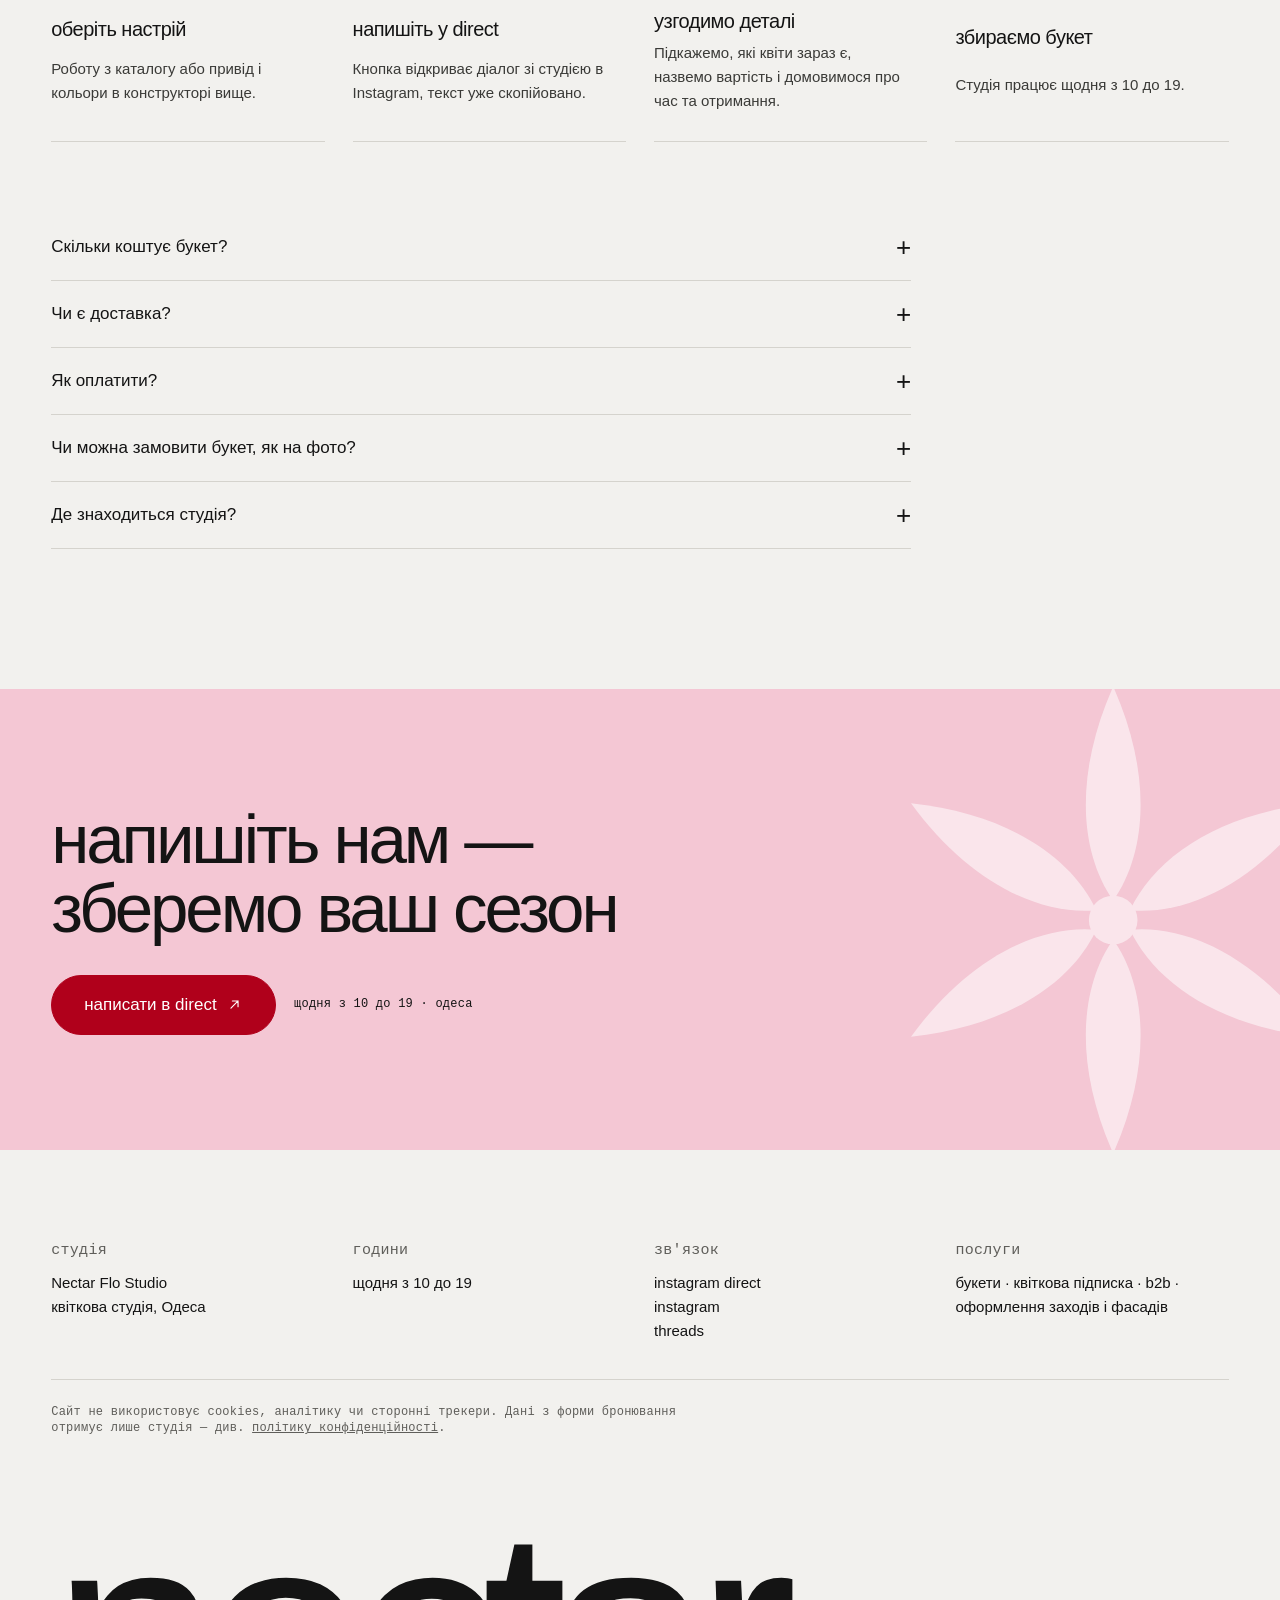
==== commit b79f46dc: "Бронювання дат на сезон, хроніка сезонів, сторінка для студії - Календар бронювання з утриманням дат" ====
--- a/index.html
+++ b/index.html
@@ -19,8 +19,8 @@
   <link rel="icon" href="assets/img/favicon.svg" type="image/svg+xml">
   <link rel="preload" href="assets/fonts/unbounded-300-cyrillic.woff2" as="font" type="font/woff2" crossorigin>
   <link rel="preload" as="image" href="assets/photos/spooky-1.jpg">
-  <link rel="stylesheet" href="assets/fonts/fonts.css?v=14">
-  <link rel="stylesheet" href="assets/css/style.css?v=14">
+  <link rel="stylesheet" href="assets/fonts/fonts.css?v=20">
+  <link rel="stylesheet" href="assets/css/style.css?v=20">
   <script>document.documentElement.classList.add('js')</script>
 </head>
 <body>
@@ -67,10 +67,11 @@
           <li><a href="#stories">з життя студії</a></li>
           <li><a href="#subscription">підписка</a></li>
           <li><a href="#events">події та b2b</a></li>
-          <li><a href="#order">замовити</a></li>
+          <li><a href="#booking">бронювання</a></li>
+          
         </ul>
       </nav>
-      <a class="btn btn--red btn--sm header__cta" href="https://ig.me/m/nectar.flostudio" target="_blank" rel="noopener" data-contact="direct">написати в direct <svg class="i" aria-hidden="true"><use href="#arrow-ne"/></svg></a>
+      <a class="btn btn--red btn--sm header__cta" href="#booking">забронювати дату <svg class="i" aria-hidden="true"><use href="#arrow-down"/></svg></a>
       <button class="menu-btn" type="button" aria-expanded="false" aria-controls="menu" data-menu-open>
         <span class="menu-btn__label">меню</span><span class="menu-btn__lines" aria-hidden="true"></span>
       </button>
@@ -88,8 +89,9 @@
         <li><a href="#stories"><span class="mono">02</span>з життя студії</a></li>
         <li><a href="#subscription"><span class="mono">03</span>квіткова підписка</a></li>
         <li><a href="#events"><span class="mono">04</span>події, b2b, фасади</a></li>
-        <li><a href="#workshops"><span class="mono">05</span>майстер-класи</a></li>
-        <li><a href="#order"><span class="mono">06</span>замовити</a></li>
+        <li><a href="#booking"><span class="mono">05</span>забронювати дату</a></li>
+        <li><a href="#workshops"><span class="mono">06</span>майстер-класи</a></li>
+        <li><a href="#order"><span class="mono">07</span>замовити букет</a></li>
       </ol>
     </nav>
     <div class="menu__bottom">
@@ -174,6 +176,59 @@
       </div>
     </section>
 
+    <!-- ============ ХРОНІКА СЕЗОНІВ (горизонтальна стрічка) ============ -->
+    <section class="chron" id="chronicle" aria-labelledby="chron-title" data-chron>
+      <div class="chron__sticky">
+        <header class="chron__head">
+          <div>
+            <p class="mono section__no">хроніка студії</p>
+            <h2 class="section__title reveal" id="chron-title">сезон за сезоном</h2>
+          </div>
+          <p class="mono chron__hint" aria-hidden="true">гортайте — стрічка рухається вбік →</p>
+        </header>
+        <ol class="chron__track" data-chron-track>
+          <li class="chron__item">
+            <p class="chron__when"><span class="chron__month">грудень</span><span class="mono">2025</span></p>
+            <div class="chron__imgs">
+              <img src="assets/photos/xmas-1.jpg" width="800" height="1068" loading="lazy" alt="Фасад магазину з хвойною гірляндою та великим кремовим бантом">
+              <img src="assets/photos/xmas-3.jpg" width="800" height="1066" loading="lazy" alt="Декор вечірки: срібляста бахрома й червоні паперові конячки біля діджейського пульта">
+            </div>
+            <p class="chron__cap">Різдво в закладах Одеси: фасади, вітрини й декор вечірок.</p>
+          </li>
+          <li class="chron__item">
+            <p class="chron__when"><span class="chron__month">червень</span><span class="mono">2026</span></p>
+            <div class="chron__imgs"><img src="assets/photos/wedding.jpg" width="512" height="640" loading="lazy" alt="Наречена з букетом кремових квітів і зеленого амаранту"></div>
+            <p class="chron__cap">Весільна колекція: від ніжних до графічних букетів.</p>
+          </li>
+          <li class="chron__item">
+            <p class="chron__when"><span class="chron__month">жовтень</span><span class="mono">2026</span></p>
+            <div class="chron__imgs">
+              <img src="assets/photos/spooky-2.jpg" width="800" height="1066" loading="lazy" alt="Композиція з чорним листям і рожевим антуріумом на асфальті">
+              <img src="assets/photos/pumpkin-1.jpg" width="800" height="1066" loading="lazy" alt="Композиція в гарбузі з хризантемою та червоним листям">
+            </div>
+            <p class="chron__cap">Осінні серії: «spooky», «darkcore», композиції в гарбузах, майстер-класи.</p>
+          </li>
+          <li class="chron__item">
+            <p class="chron__when"><span class="chron__month">листопад</span><span class="mono">2026</span></p>
+            <div class="chron__imgs">
+              <img src="assets/photos/dogs.jpg" width="1200" height="900" loading="lazy" alt="Дівчина в чорному пальті з осіннім букетом і чорний пудель біля старих дерев'яних дверей">
+              <img src="assets/photos/compliments.jpg" width="480" height="640" loading="lazy" alt="Букет-комплімент із рожевою герберою в білому пакуванні">
+            </div>
+            <p class="chron__cap">Букети-компліменти й передзамовлення різдвяного декору.</p>
+          </li>
+          <li class="chron__item chron__item--cta">
+            <a class="chron__cta" href="#booking">
+              <span class="chron__month">грудень</span><span class="mono">2026</span>
+              <span class="chron__ask">ваша дата?</span>
+              <span class="btn btn--ink">забронювати <svg class="i" aria-hidden="true"><use href="#arrow-down"/></svg></span>
+              <svg class="chron__lily" aria-hidden="true"><use href="#lily"/></svg>
+            </a>
+          </li>
+        </ol>
+        <div class="chron__bar" aria-hidden="true"><i data-chron-bar></i></div>
+      </div>
+    </section>
+
     <!-- ============ З ЖИТТЯ СТУДІЇ (Reels) ============ -->
     <section class="section stories" id="stories" aria-labelledby="stories-title">
       <header class="stories__head">
@@ -232,7 +287,7 @@
       <div class="events__layout">
         <figure class="frame events__big unveil">
           <img src="assets/photos/xmas-1.jpg" width="800" height="1068" loading="lazy" alt="Фасад магазину, оформлений хвойною гірляндою та великим кремовим бантом із атласу">
-          <figcaption class="cap"><span>№ 04</span> оформлення фасаду, свята минулого року</figcaption>
+          <figcaption class="cap"><span>№ 04</span> грудень 2025 · фасад магазину</figcaption>
           <span class="sticker sticker--burst events__sticker" aria-hidden="true"><span>різдво<br>2026</span></span>
         </figure>
         <div class="events__list">
@@ -243,19 +298,124 @@
             <li class="reveal"><span class="mono">d</span><div><h3>корпоративні замовлення та b2b</h3><p>Регулярна співпраця з закладами та брендами.</p></div></li>
             <li class="reveal"><span class="mono">e</span><div><h3>весілля та заходи</h3><p>Букети нареченої й оформлення подій.</p></div></li>
           </ol>
-          <a class="btn btn--ink" href="https://ig.me/m/nectar.flostudio" target="_blank" rel="noopener" data-contact="direct">забронювати дату в direct <svg class="i" aria-hidden="true"><use href="#arrow-ne"/></svg></a>
+          <a class="btn btn--red" href="#booking">забронювати дату на грудень <svg class="i" aria-hidden="true"><use href="#arrow-down"/></svg></a>
         </div>
         <figure class="frame events__small unveil">
           <img src="assets/photos/xmas-3.jpg" width="800" height="1066" loading="lazy" alt="Діджейський пульт, прикрашений сріблястою бахромою та червоними паперовими конячками, у червоному світлі">
-          <figcaption class="cap"><span>№ 05</span> декор для вечірки</figcaption>
+          <figcaption class="cap"><span>№ 05</span> грудень 2025 · декор вечірки</figcaption>
         </figure>
+      </div>
+    </section>
+
+    <!-- ============ БРОНЮВАННЯ ДАТИ ============ -->
+    <section class="section booking" id="booking" aria-labelledby="booking-title">
+      <header class="section__head section__head--split">
+        <div>
+          <p class="mono section__no">05 / бронювання</p>
+          <h2 class="section__title reveal" id="booking-title">забронюйте<br>дату</h2>
+        </div>
+        <p class="section__lead reveal">Грудень розписується швидко. Оберіть, що оформлюємо, і вільний день у календарі — ми тримаємо дату <span data-hold>48</span> годин, поки узгоджуємо деталі з вами.</p>
+      </header>
+
+      <p class="booking__count" data-dec hidden><b data-dec-n></b><span>вільних днів для монтажу в грудні<br><small class="mono" data-dec-note></small></span></p>
+      <p class="booking__mode mono" data-booking-mode hidden></p>
+
+      <div class="booking__wrap" data-booking>
+        <ol class="stepper" aria-label="Кроки бронювання">
+          <li data-step-ind="1" aria-current="step"><span>1</span>що оформлюємо</li>
+          <li data-step-ind="2"><span>2</span>дата й час</li>
+          <li data-step-ind="3"><span>3</span>контакти</li>
+          <li data-step-ind="4"><span>4</span>готово</li>
+        </ol>
+
+        <div class="booking__grid">
+          <div class="booking__main">
+            <!-- крок 1 -->
+            <fieldset class="bstep" data-step="1">
+              <legend class="bstep__title">що оформлюємо?</legend>
+              <div class="svc" data-services></div>
+              <div class="bstep__nav"><button class="btn btn--ink" type="button" data-next disabled>далі: дата <svg class="i" aria-hidden="true"><use href="#arrow-r"/></svg></button></div>
+            </fieldset>
+
+            <!-- крок 2 -->
+            <fieldset class="bstep" data-step="2" hidden>
+              <legend class="bstep__title">оберіть день</legend>
+              <div class="cal" data-cal>
+                <div class="cal__head">
+                  <button class="round-btn" type="button" data-cal-prev aria-label="Попередній місяць"><svg class="i" aria-hidden="true"><use href="#arrow-l"/></svg></button>
+                  <p class="cal__month" data-cal-title aria-live="polite"></p>
+                  <button class="round-btn" type="button" data-cal-next aria-label="Наступний місяць"><svg class="i" aria-hidden="true"><use href="#arrow-r"/></svg></button>
+                </div>
+                <div class="cal__dow" aria-hidden="true"><span>пн</span><span>вт</span><span>ср</span><span>чт</span><span>пт</span><span>сб</span><span>нд</span></div>
+                <div class="cal__grid" role="grid" data-cal-grid></div>
+                <ul class="cal__legend mono" aria-hidden="true">
+                  <li><i class="dot dot--free"></i>вільно</li><li><i class="dot dot--few"></i>залишилось мало</li><li><i class="dot dot--full"></i>зайнято</li><li><i class="dot dot--off"></i>недоступно</li>
+                </ul>
+                <p class="cal__status mono" data-cal-status role="status"></p>
+              </div>
+              <div class="slots" data-slots hidden>
+                <p class="bstep__sub" data-slots-title>оберіть час</p>
+                <div class="slots__list" data-slots-list></div>
+              </div>
+              <div class="bstep__nav">
+                <button class="btn btn--ghost" type="button" data-back><svg class="i" aria-hidden="true"><use href="#arrow-l"/></svg> назад</button>
+                <button class="btn btn--ink" type="button" data-next disabled>далі: контакти <svg class="i" aria-hidden="true"><use href="#arrow-r"/></svg></button>
+              </div>
+            </fieldset>
+
+            <!-- крок 3 -->
+            <form class="bstep bform" data-step="3" hidden novalidate data-form>
+              <p class="bstep__title">куди й кому передзвонити</p>
+              <div class="bform__grid">
+                <label class="field"><span>Ім'я *</span><input name="name" autocomplete="name" required minlength="2"></label>
+                <label class="field"><span>Телефон *</span><input name="phone" type="tel" autocomplete="tel" inputmode="tel" required placeholder="+380 …"></label>
+                <label class="field"><span>Telegram або Instagram</span><input name="handle" placeholder="@…"></label>
+                <label class="field"><span>Email — надішлемо підтвердження</span><input name="email" type="email" autocomplete="email"></label>
+                <label class="field" data-venue-field><span>Заклад або назва</span><input name="venue" placeholder="кав'ярня, бутик, офіс…"></label>
+                <label class="field" data-address-field><span>Адреса в Одесі</span><input name="address" autocomplete="street-address" placeholder="вулиця, будинок"></label>
+                <label class="field"><span>Обсяг</span><select name="scope" data-scope></select></label>
+                <label class="field"><span>Орієнтовний бюджет</span><select name="budget" data-budget></select></label>
+                <label class="field field--wide"><span>Побажання</span><textarea name="details" rows="4" placeholder="кольори, настрій, розміри, що вже є на місці…"></textarea></label>
+                <label class="field field--wide"><span>Посилання на референси</span><input name="refs" placeholder="Pinterest, Instagram, Google Диск…"></label>
+                <label class="hp" aria-hidden="true">Сайт <input name="website" tabindex="-1" autocomplete="off"></label>
+                <label class="check field--wide"><input type="checkbox" name="consent" required><span>Погоджуюся на обробку моїх персональних даних для розгляду заявки відповідно до <a href="privacy.html" target="_blank" rel="noopener">політики конфіденційності</a>. *</span></label>
+              </div>
+              <p class="bform__error" role="alert" data-form-error></p>
+              <div class="bstep__nav">
+                <button class="btn btn--ghost" type="button" data-back><svg class="i" aria-hidden="true"><use href="#arrow-l"/></svg> назад</button>
+                <button class="btn btn--red" type="submit" data-submit>забронювати дату <svg class="i" aria-hidden="true"><use href="#arrow-ne"/></svg></button>
+              </div>
+            </form>
+
+            <!-- крок 4 -->
+            <div class="bstep bdone" data-step="4" hidden tabindex="-1">
+              <svg class="bdone__lily" aria-hidden="true"><use href="#lily"/></svg>
+              <p class="mono bdone__code" data-done-code></p>
+              <h3 class="bstep__title" data-done-title>дату заброньовано</h3>
+              <p data-done-text></p>
+              <div class="bdone__actions" data-done-actions></div>
+              <p class="mono bdone__status" role="status" data-done-status></p>
+            </div>
+          </div>
+
+          <aside class="ticket" aria-label="Ваша заявка">
+            <p class="mono ticket__label">ваша заявка</p>
+            <dl class="ticket__list">
+              <div><dt>оформлення</dt><dd data-sum="service">—</dd></div>
+              <div><dt>дата</dt><dd data-sum="date">—</dd></div>
+              <div><dt>час</dt><dd data-sum="slot">—</dd></div>
+            </dl>
+            <p class="ticket__note mono">дату тримаємо <span data-hold>48</span> год · підтвердження щодня з 10 до 19</p>
+            <svg class="ticket__lily" aria-hidden="true"><use href="#lily"/></svg>
+          </aside>
+        </div>
       </div>
     </section>
 
     <!-- ============ МАЙСТЕР-КЛАСИ + КЕНЗАНИ ============ -->
     <section class="section workshops" id="workshops" aria-labelledby="ws-title">
       <header class="section__head">
-        <p class="mono section__no">05 / майстер-класи</p>
+        <p class="mono section__no">06 / майстер-класи</p>
         <h2 class="section__title reveal" id="ws-title">робити руками</h2>
       </header>
       <div class="ws">
@@ -283,7 +443,7 @@
     <!-- ============ МУДБОРД ============ -->
     <section class="section board" aria-labelledby="board-title">
       <header class="section__head">
-        <p class="mono section__no">06 / настрій</p>
+        <p class="mono section__no">07 / настрій</p>
         <h2 class="section__title reveal" id="board-title">мудборд сезону</h2>
       </header>
       <div class="board__grid">
@@ -301,8 +461,8 @@
     <!-- ============ ЗАМОВЛЕННЯ ============ -->
     <section class="section order" id="order" aria-labelledby="order-title">
       <header class="section__head">
-        <p class="mono section__no">07 / замовлення</p>
-        <h2 class="section__title reveal" id="order-title">зберіть замовлення</h2>
+        <p class="mono section__no">08 / букети</p>
+        <h2 class="section__title reveal" id="order-title">замовити букет</h2>
         <p class="section__lead reveal">Оберіть привід і настрій — ми складемо текст для Direct. Сайт нічого не надсилає й не зберігає: ви копіюєте повідомлення і самі пишете студії.</p>
       </header>
 
@@ -381,7 +541,7 @@
     </div>
     <div class="footer__legal">
       <div class="footer__seller" data-seller hidden></div>
-      <p class="mono">Конфіденційність: сайт не використовує cookies, аналітику чи сторонні трекери й не збирає персональних даних. Шрифти й фото розміщені на цьому ж сайті.</p>
+      <p class="mono">Сайт не використовує cookies, аналітику чи сторонні трекери. Дані з форми бронювання отримує лише студія — див. <a href="privacy.html">політику конфіденційності</a>.</p>
     </div>
     <p class="footer__word" aria-hidden="true">nectar</p>
     <p class="footer__copy mono">© <span data-year>2026</span> nectar flo studio · усі фото — роботи студії</p>
@@ -412,7 +572,8 @@
     </div>
   </dialog>
 
-  <script src="assets/js/data.js?v=14"></script>
-  <script src="assets/js/main.js?v=14"></script>
+  <script src="assets/js/data.js?v=20"></script>
+  <script src="assets/js/main.js?v=20"></script>
+  <script src="assets/js/booking.js?v=20"></script>
 </body>
 </html>
--- a/assets/css/style.css
+++ b/assets/css/style.css
@@ -949,3 +949,228 @@
   .js .story { transform: none; }
   .js .draw path { stroke-dashoffset: 0; }
 }
+
+/* ==========================================================================
+   v4 — бронювання дат
+   ========================================================================== */
+.booking__mode {
+  display: inline-block; margin: -20px 0 28px; padding: 10px 14px; border-radius: 10px;
+  background: var(--paper); border: 1px dashed var(--line); color: var(--stone); text-transform: none; max-width: 70ch;
+}
+.booking__mode.is-demo { background: #fff2b3; border-color: #e3c84a; color: var(--ink); }
+.booking__mode strong { font-weight: 500; text-transform: uppercase; letter-spacing: .04em; }
+
+.stepper { display: flex; flex-wrap: wrap; gap: 8px 22px; margin-bottom: 28px; counter-reset: st; }
+.stepper li { display: inline-flex; align-items: center; gap: 10px; font: 400 13px/1 var(--f-mono); color: var(--stone); }
+.stepper li span {
+  width: 30px; height: 30px; border-radius: 50%; display: grid; place-items: center;
+  border: 1px solid var(--line); transition: background .3s, color .3s, border-color .3s;
+}
+.stepper li[aria-current="step"] { color: var(--ink); }
+.stepper li[aria-current="step"] span { background: var(--ink); color: var(--paper); border-color: var(--ink); }
+.stepper li.is-done span { background: var(--nectar); border-color: var(--nectar); color: var(--ink); }
+
+.booking__grid { display: grid; gap: 28px; grid-template-columns: minmax(0, 1fr); }
+.bstep { border: 0; margin: 0; padding: 0; min-width: 0; }
+.bstep[hidden] { display: none; }
+.bstep__title { font: 300 clamp(24px, 2.6vw, 34px)/1.1 var(--f-display); letter-spacing: -.035em; margin-bottom: 22px; padding: 0; outline: none; }
+.bstep__sub { font: 400 18px/1.2 var(--f-display); letter-spacing: -.02em; margin: 26px 0 14px; }
+.bstep__nav { display: flex; flex-wrap: wrap; gap: 10px; justify-content: space-between; margin-top: 28px; }
+.bstep__nav .btn:only-child { margin-left: auto; }
+.btn[disabled] { opacity: .35; pointer-events: none; }
+.btn.is-busy { opacity: .6; pointer-events: none; }
+
+/* послуги */
+.svc { display: grid; gap: 10px; grid-template-columns: repeat(auto-fill, minmax(min(100%, 220px), 1fr)); }
+.svc__opt { position: relative; }
+.svc__opt input { position: absolute; opacity: 0; inset: 0; margin: 0; cursor: pointer; z-index: 2; }
+.svc__card {
+  position: relative; display: grid; gap: 8px; align-content: start; height: 100%; min-height: 150px;
+  padding: 18px 18px 20px; border: 1px solid var(--line); background: var(--paper); border-radius: 14px;
+  transition: border-color .3s, transform .4s var(--ease), box-shadow .4s var(--ease), background .3s;
+  overflow: hidden;
+}
+.svc__opt:hover .svc__card { border-color: var(--ink); transform: translateY(-3px); }
+.svc__opt input:checked + .svc__card { border-color: var(--ink); background: var(--ink); color: var(--paper); box-shadow: 0 14px 30px rgba(20,20,20,.18); }
+.svc__opt input:focus-visible + .svc__card { outline: 2px solid var(--red); outline-offset: 3px; }
+.svc__no { color: var(--stone); }
+.svc__opt input:checked + .svc__card .svc__no { color: var(--nectar); }
+.svc__name { font: 400 19px/1.15 var(--f-display); letter-spacing: -.03em; }
+.svc__desc { font-size: 14px; color: var(--stone); }
+.svc__opt input:checked + .svc__card .svc__desc { color: #cfcdc8; }
+.svc__lily { position: absolute; right: -14px; bottom: -14px; width: 64px; height: 64px; color: var(--nectar); opacity: 0; transform: rotate(-30deg) scale(.6); transition: opacity .4s, transform .6s var(--ease); }
+.svc__opt input:checked + .svc__card .svc__lily { opacity: 1; transform: none; }
+
+/* календар */
+.cal { background: var(--paper); border: 1px solid var(--line); border-radius: 18px; padding: 18px; }
+.cal__head { display: flex; align-items: center; justify-content: space-between; margin-bottom: 14px; }
+.cal__month { font: 400 clamp(20px, 2vw, 26px)/1 var(--f-display); letter-spacing: -.03em; }
+.round-btn[disabled] { opacity: .25; pointer-events: none; }
+.cal__dow, .cal__row { display: grid; grid-template-columns: repeat(7, minmax(0, 1fr)); gap: 6px; }
+.cal__dow { margin-bottom: 6px; font: 400 11px/1 var(--f-mono); color: var(--stone); text-align: center; }
+.cal__grid { display: grid; gap: 6px; }
+.cal__day {
+  position: relative; width: 100%; aspect-ratio: 1 / .92; border-radius: 12px; border: 1px solid transparent;
+  background: var(--linen); display: grid; place-items: center; font: 400 15px/1 var(--f-body);
+  transition: background .2s, border-color .2s, transform .3s var(--ease);
+}
+.cal__num { transform: translateY(-3px); }
+.cal__dot { position: absolute; bottom: 7px; left: 50%; width: 6px; height: 6px; margin-left: -3px; border-radius: 50%; }
+.cal__day.is-free .cal__dot { background: #6c9a4a; }
+.cal__day.is-few .cal__dot { background: #e0a21b; }
+.cal__day.is-full { color: #a5a39e; text-decoration: line-through; background: transparent; border-color: var(--line); cursor: not-allowed; }
+.cal__day.is-full .cal__dot { background: var(--red); opacity: .6; }
+.cal__day.is-off { color: #c3c1bb; background: transparent; cursor: not-allowed; }
+.cal__day.is-free:hover, .cal__day.is-few:hover { border-color: var(--ink); transform: translateY(-2px); }
+.cal__day.is-sel { background: var(--ink); color: var(--paper); border-color: var(--ink); }
+.cal__day.is-sel .cal__dot { background: var(--nectar); }
+.cal__legend { display: flex; flex-wrap: wrap; gap: 6px 16px; margin-top: 14px; color: var(--stone); }
+.cal__legend li { display: inline-flex; align-items: center; gap: 6px; }
+.dot { width: 8px; height: 8px; border-radius: 50%; display: inline-block; }
+.dot--free { background: #6c9a4a; } .dot--few { background: #e0a21b; } .dot--full { background: var(--red); opacity: .6; } .dot--off { background: #d5d3cd; }
+.cal__status { min-height: 1.4em; margin-top: 8px; color: var(--red); text-transform: none; }
+
+.slots__list { display: grid; gap: 10px; grid-template-columns: repeat(auto-fill, minmax(min(100%, 170px), 1fr)); }
+.slot {
+  display: grid; gap: 4px; justify-items: start; text-align: left; padding: 14px 16px; border-radius: 14px;
+  border: 1px solid var(--ink); background: transparent; transition: background .2s, color .2s, transform .3s var(--ease);
+}
+.slot:hover:not([disabled]) { transform: translateY(-2px); background: rgba(20,20,20,.05); }
+.slot.is-sel { background: var(--ink); color: var(--paper); }
+.slot[disabled] { opacity: .4; border-style: dashed; cursor: not-allowed; }
+.slot__name { font: 400 18px/1 var(--f-display); letter-spacing: -.02em; }
+.slot__time { font-size: 14px; }
+.slot__left { color: #6c9a4a; }
+.slot.is-sel .slot__left { color: var(--nectar); }
+
+/* форма */
+.bform__grid { display: grid; gap: 14px; grid-template-columns: minmax(0, 1fr); }
+.field { display: grid; gap: 6px; }
+.field[hidden] { display: none; }
+.field > span { font: 400 12px/1.3 var(--f-mono); color: var(--stone); }
+.field input, .field select, .field textarea {
+  width: 100%; min-height: 48px; padding: 12px 14px; border-radius: 12px; border: 1px solid var(--line);
+  background: var(--paper); font: 400 16px/1.4 var(--f-body); color: var(--ink); transition: border-color .2s;
+}
+.field textarea { resize: vertical; }
+.field input:focus-visible, .field select:focus-visible, .field textarea:focus-visible { outline: 2px solid var(--ink); outline-offset: 0; border-color: var(--ink); }
+.field.is-bad input, .field.is-bad select { border-color: var(--red); background: #fff6f6; }
+.check { display: flex; gap: 12px; align-items: flex-start; font-size: 14px; line-height: 1.45; cursor: pointer; }
+.check input { width: 20px; height: 20px; flex: none; margin-top: 1px; accent-color: var(--red); }
+.check.is-bad span { color: var(--red); }
+.check a { color: inherit; }
+.hp { position: absolute !important; left: -9999px; width: 1px; height: 1px; overflow: hidden; }
+.bform__error { min-height: 1.4em; margin-top: 12px; color: var(--red); font-size: 15px; }
+.bform__error a { color: inherit; }
+
+/* готово */
+.bdone { position: relative; padding: 28px 24px; background: var(--paper); border-radius: 18px; border: 1px solid var(--line); outline: none; overflow: hidden; }
+.bdone__lily { width: 54px; height: 54px; color: var(--red); margin-bottom: 14px; animation: bloom 1.2s var(--ease) both; }
+@keyframes bloom { from { transform: scale(0) rotate(-90deg); } }
+.bdone__code { color: var(--red); margin-bottom: 8px; }
+.bdone p:not(.mono) { max-width: 56ch; color: #2f2f2d; }
+.bdone__actions { display: flex; flex-wrap: wrap; gap: 10px; margin-top: 22px; }
+.bdone__msg { flex-basis: 100%; white-space: pre-wrap; margin: 10px 0 0; padding: 14px; border-radius: 12px; background: var(--linen); font: 400 13px/1.5 var(--f-mono); }
+.bdone__status { margin-top: 12px; color: var(--red); min-height: 1.4em; text-transform: none; }
+
+/* квиток-підсумок */
+.ticket {
+  position: relative; align-self: start; padding: 22px 22px 26px; border-radius: 18px;
+  background: var(--ink); color: var(--linen); overflow: hidden;
+  -webkit-mask: radial-gradient(circle 12px at 0 62%, transparent 98%, #000) , radial-gradient(circle 12px at 100% 62%, transparent 98%, #000);
+  -webkit-mask-composite: source-in; mask-composite: intersect;
+}
+.ticket__label { color: var(--nectar); margin-bottom: 14px; }
+.ticket__list { margin: 0; display: grid; gap: 12px; }
+.ticket__list div { display: grid; gap: 2px; padding-bottom: 12px; border-bottom: 1px dashed rgba(242,241,238,.25); }
+.ticket__list dt { font: 400 11px/1 var(--f-mono); color: #a9a7a1; }
+.ticket__list dd { margin: 0; font: 400 18px/1.2 var(--f-display); letter-spacing: -.02em; }
+.ticket__note { margin-top: 16px; color: #a9a7a1; text-transform: none; }
+.ticket__lily { position: absolute; right: -26px; bottom: -26px; width: 110px; height: 110px; color: var(--nectar); opacity: .25; }
+
+@media (min-width: 640px) {
+  .bform__grid { grid-template-columns: repeat(2, minmax(0, 1fr)); }
+  .field--wide { grid-column: 1 / -1; }
+}
+@media (min-width: 960px) {
+  .booking__grid { grid-template-columns: minmax(0, 1fr) 300px; gap: clamp(32px, 4vw, 64px); }
+  .ticket { position: sticky; top: calc(var(--header-h) + 24px); }
+  .cal { padding: 24px; }
+  .cal__day { aspect-ratio: 1.45 / 1; }
+}
+@media (max-width: 520px) {
+  .cal { padding: 12px; border-radius: 14px; }
+  .cal__dow, .cal__row, .cal__grid { gap: 4px; }
+  .cal__day { border-radius: 9px; font-size: 14px; }
+  .stepper { gap: 8px 14px; }
+  .stepper li { font-size: 11px; }
+  .bstep__nav .btn { flex: 1 1 auto; }
+}
+
+/* ==========================================================================
+   v5 — хроніка сезонів, побуквений заголовок, нахил, лічильник
+   ========================================================================== */
+/* побуквена поява */
+.hero__title.is-split .ch { display: inline-block; white-space: pre; opacity: 0; transform: translateY(.45em) rotate(4deg); animation: chIn .9s var(--ease) forwards; animation-delay: calc(var(--i) * 28ms + 200ms); }
+@keyframes chIn { to { opacity: 1; transform: none; } }
+
+/* нахил головного фото */
+.hero__media { perspective: 1100px; }
+.hero__main { transform: rotateX(var(--rx, 0deg)) rotateY(var(--ry, 0deg)); transform-style: preserve-3d; transition: transform .6s var(--ease); }
+.hero__aside { transform: translate3d(var(--tx, 0px), var(--ty, 0px), 0); transition: transform .6s var(--ease); }
+
+/* хроніка */
+.chron { position: relative; margin-top: var(--sec); }
+.chron__sticky { display: flex; flex-direction: column; justify-content: center; gap: clamp(20px, 3vh, 36px); padding: 0 0 24px; }
+.chron__head {
+  max-width: var(--max); width: 100%; margin: 0 auto; padding: 0 var(--gut);
+  display: flex; flex-wrap: wrap; justify-content: space-between; align-items: end; gap: 12px 32px;
+}
+.chron__head .section__title { margin-top: 16px; }
+.chron__hint { color: var(--stone); }
+.chron__track {
+  display: flex; gap: clamp(18px, 3vw, 48px); padding: 4px var(--gut) 8px;
+  overflow-x: auto; scroll-snap-type: x mandatory; scrollbar-width: none;
+}
+.chron__track::-webkit-scrollbar { display: none; }
+.chron__item { flex: none; width: min(84vw, 560px); scroll-snap-align: start; display: grid; gap: 14px; align-content: start; }
+.chron__when { display: flex; align-items: baseline; gap: 12px; }
+.chron__month { font: 300 clamp(40px, 6vw, 88px)/.9 var(--f-display); letter-spacing: -.06em; color: transparent; -webkit-text-stroke: 1.2px var(--ink); }
+.chron__item:hover .chron__month { color: var(--ink); }
+.chron__month { transition: color .5s var(--ease); }
+.chron__imgs { display: flex; gap: 10px; height: clamp(260px, 46vh, 460px); }
+.chron__imgs img { height: 100%; width: auto; max-width: 100%; flex: 0 1 auto; object-fit: cover; border-radius: 4px; min-width: 0; }
+.chron__imgs img:only-child { flex: none; }
+.chron__cap { color: #3a3a37; max-width: 42ch; font-size: 15px; }
+.chron__item--cta { width: min(70vw, 380px); align-self: stretch; }
+.chron__cta {
+  position: relative; overflow: hidden; display: grid; align-content: end; gap: 10px; justify-items: start; height: 100%; min-height: 320px;
+  padding: 26px; border-radius: 18px; background: var(--nectar); color: var(--ink); text-decoration: none;
+}
+.chron__cta .chron__month { -webkit-text-stroke: 0; color: var(--ink); }
+.chron__ask { font: 300 clamp(28px, 3vw, 40px)/1 var(--f-display); letter-spacing: -.04em; margin-bottom: 8px; }
+.chron__lily { position: absolute; right: -40px; top: -40px; width: 200px; height: 200px; color: #fff; opacity: .6; transition: transform 1.2s var(--ease); }
+.chron__cta:hover .chron__lily { transform: rotate(60deg); }
+.chron__bar { max-width: var(--max); width: calc(100% - 2 * var(--gut)); margin: 0 auto; height: 2px; background: var(--line); }
+.chron__bar i { display: block; height: 100%; background: var(--red); transform-origin: left; transform: scaleX(0); }
+
+.chron.is-pinned .chron__sticky { position: sticky; top: 0; height: 100vh; overflow: hidden; padding-top: var(--header-h); }
+.chron.is-pinned .chron__track { overflow: visible; width: max-content; will-change: transform; scroll-snap-type: none; padding-left: max(var(--gut), calc((100vw - var(--max)) / 2 + var(--gut))); padding-right: 12vw; }
+.chron.is-pinned .chron__item { width: auto; }
+.chron.is-pinned .chron__item--cta { width: 360px; }
+
+/* лічильник вільних днів грудня */
+.booking__count { display: flex; align-items: center; gap: 16px; margin: -16px 0 22px; }
+.booking__count[hidden] { display: none; }
+.booking__count b { font: 300 clamp(56px, 7vw, 96px)/.85 var(--f-display); letter-spacing: -.06em; color: var(--red); min-width: 1.4em; font-variant-numeric: tabular-nums; }
+.booking__count span { font: 400 17px/1.3 var(--f-body); }
+.booking__count small { color: var(--stone); text-transform: none; font-size: 11px; }
+
+@media (prefers-reduced-motion: reduce) {
+  .hero__title.is-split .ch { opacity: 1; transform: none; }
+  .hero__main, .hero__aside { transform: none !important; }
+}
+@media (max-width: 520px) {
+  .chron__imgs { height: 300px; }
+  .chron__imgs img { max-width: 72vw; }
+}
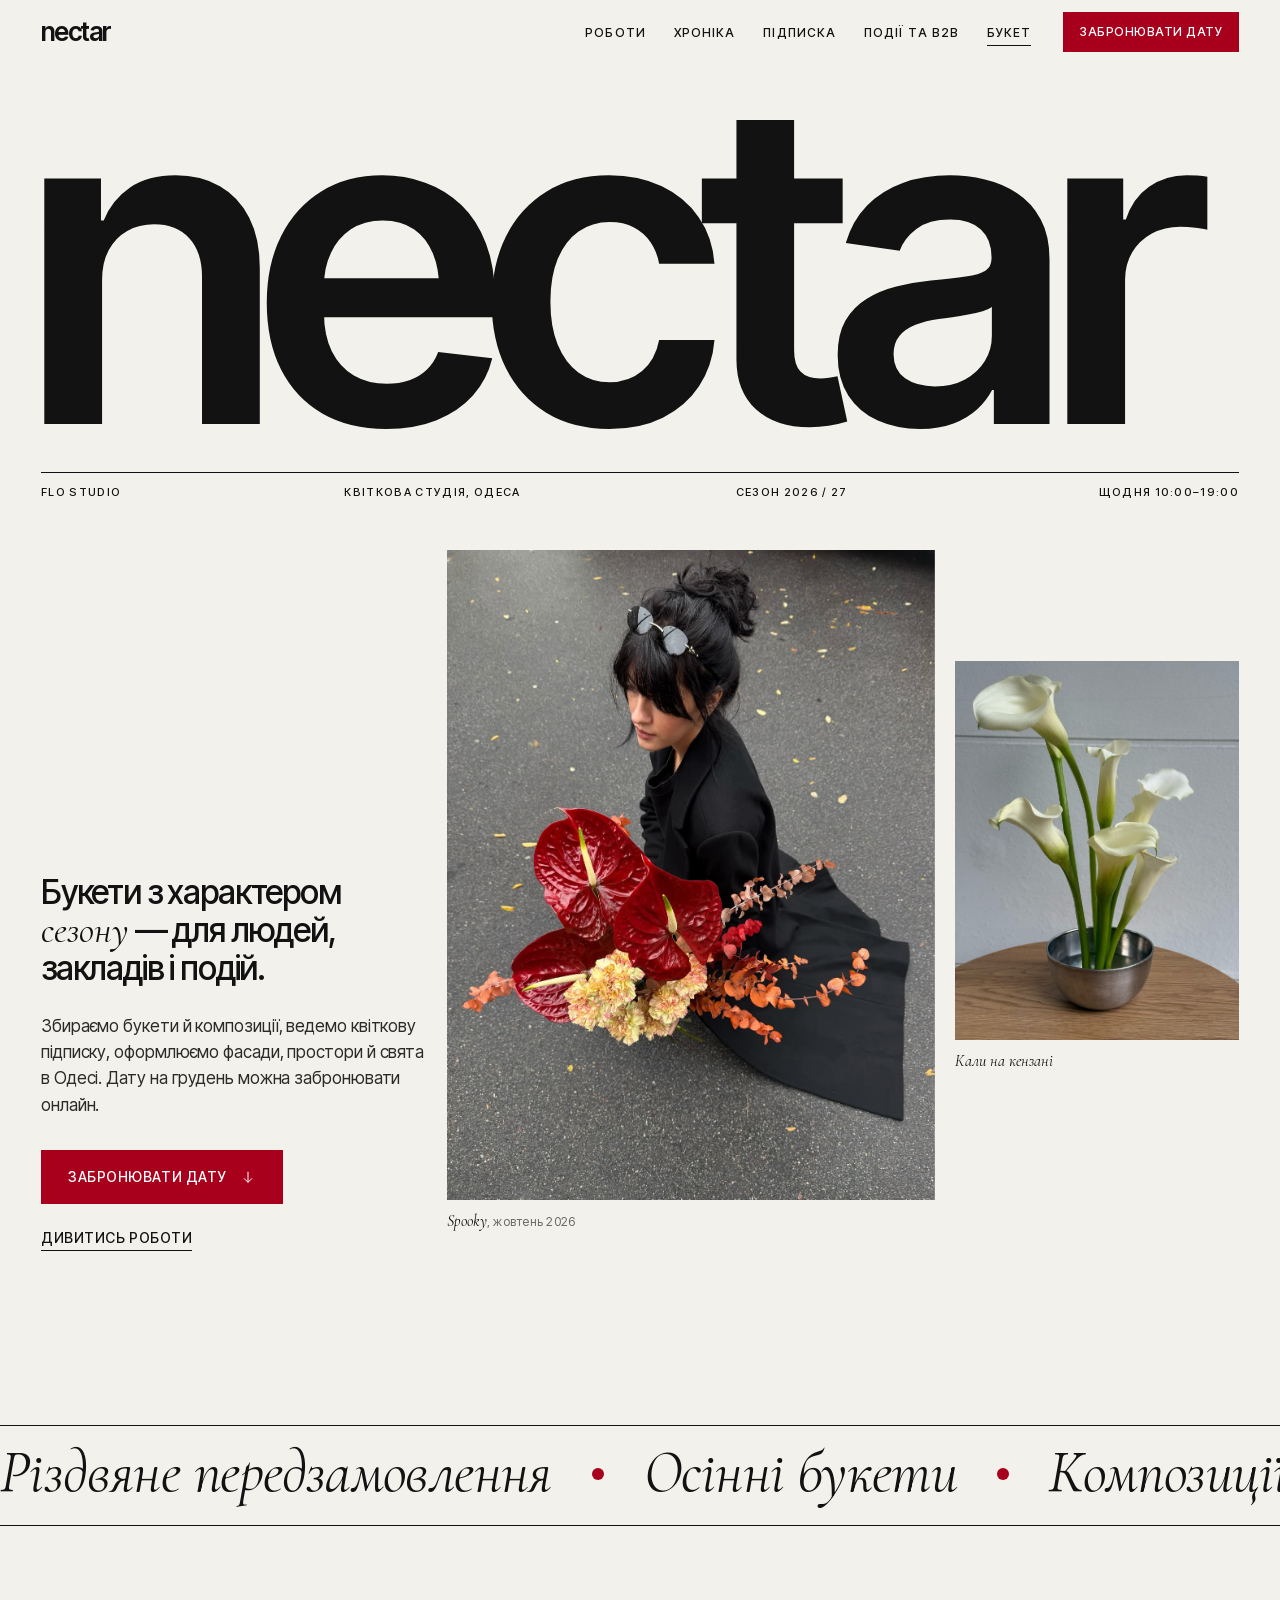
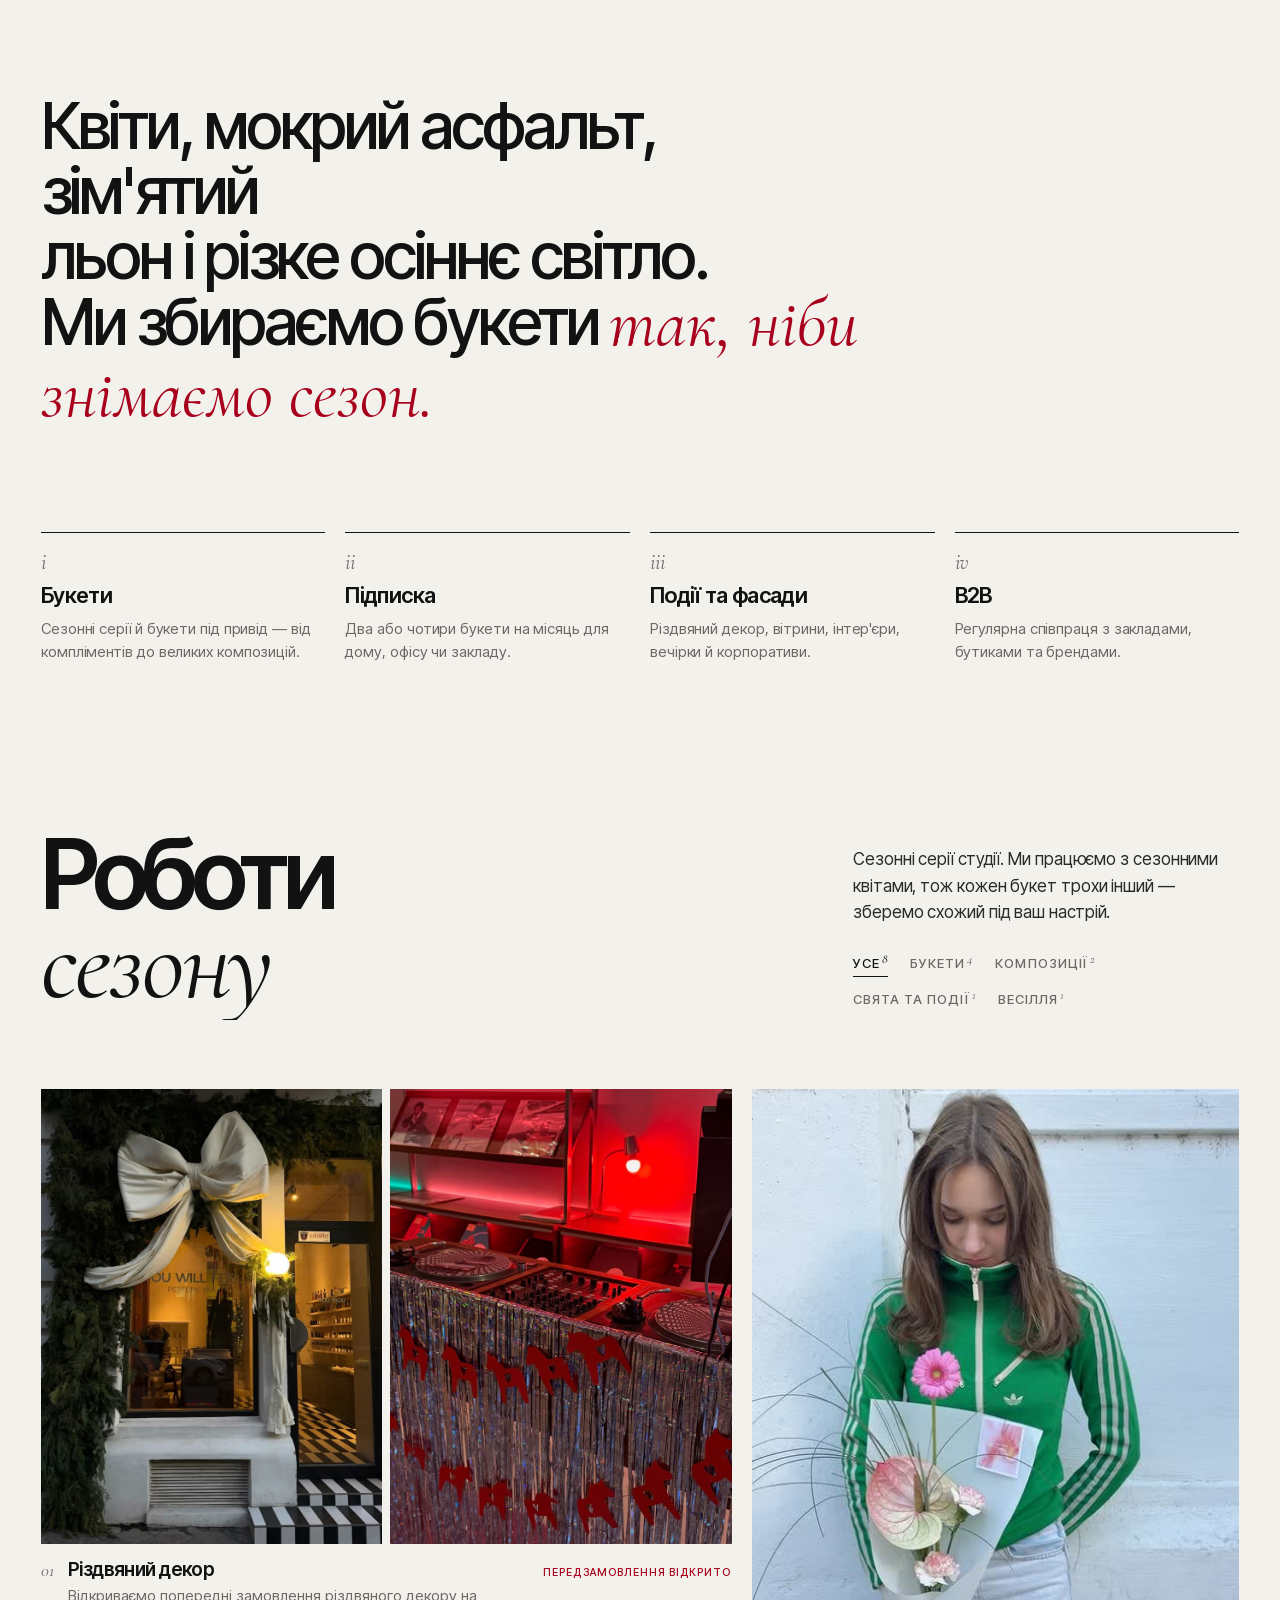
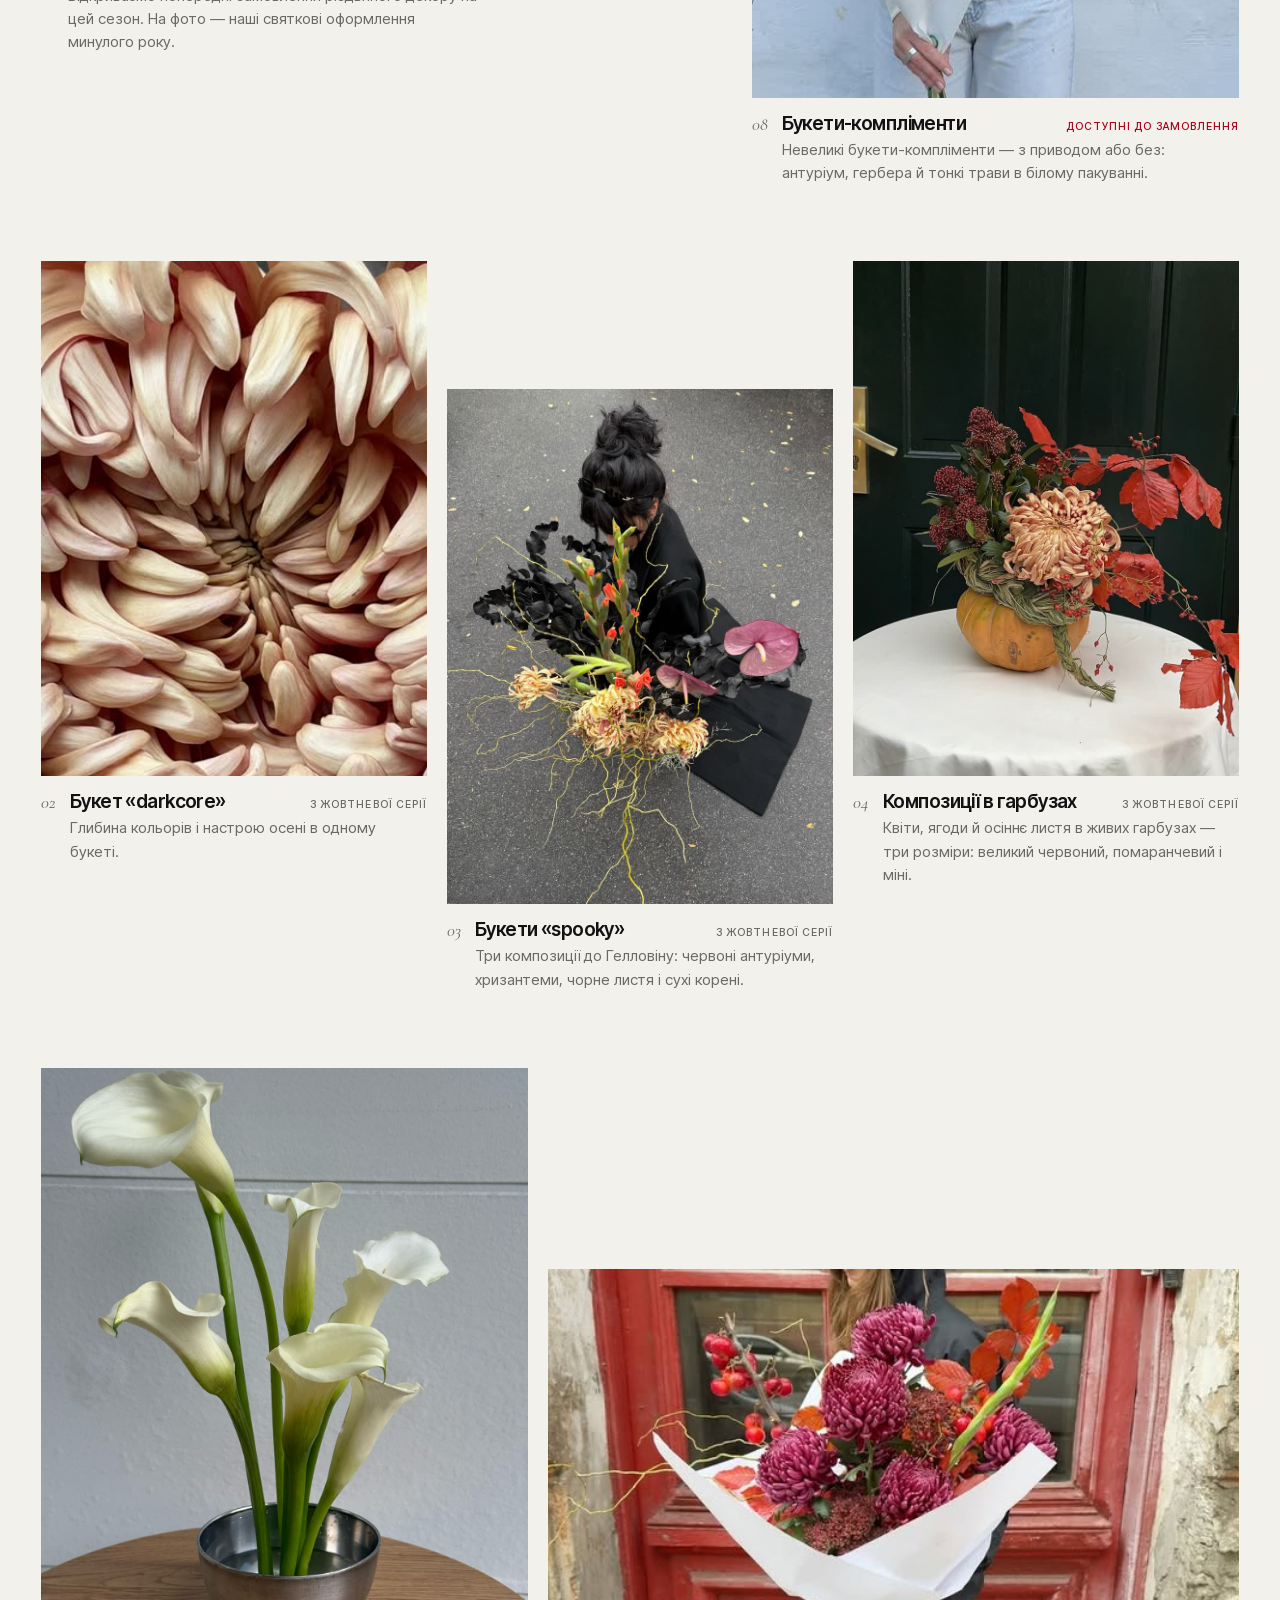
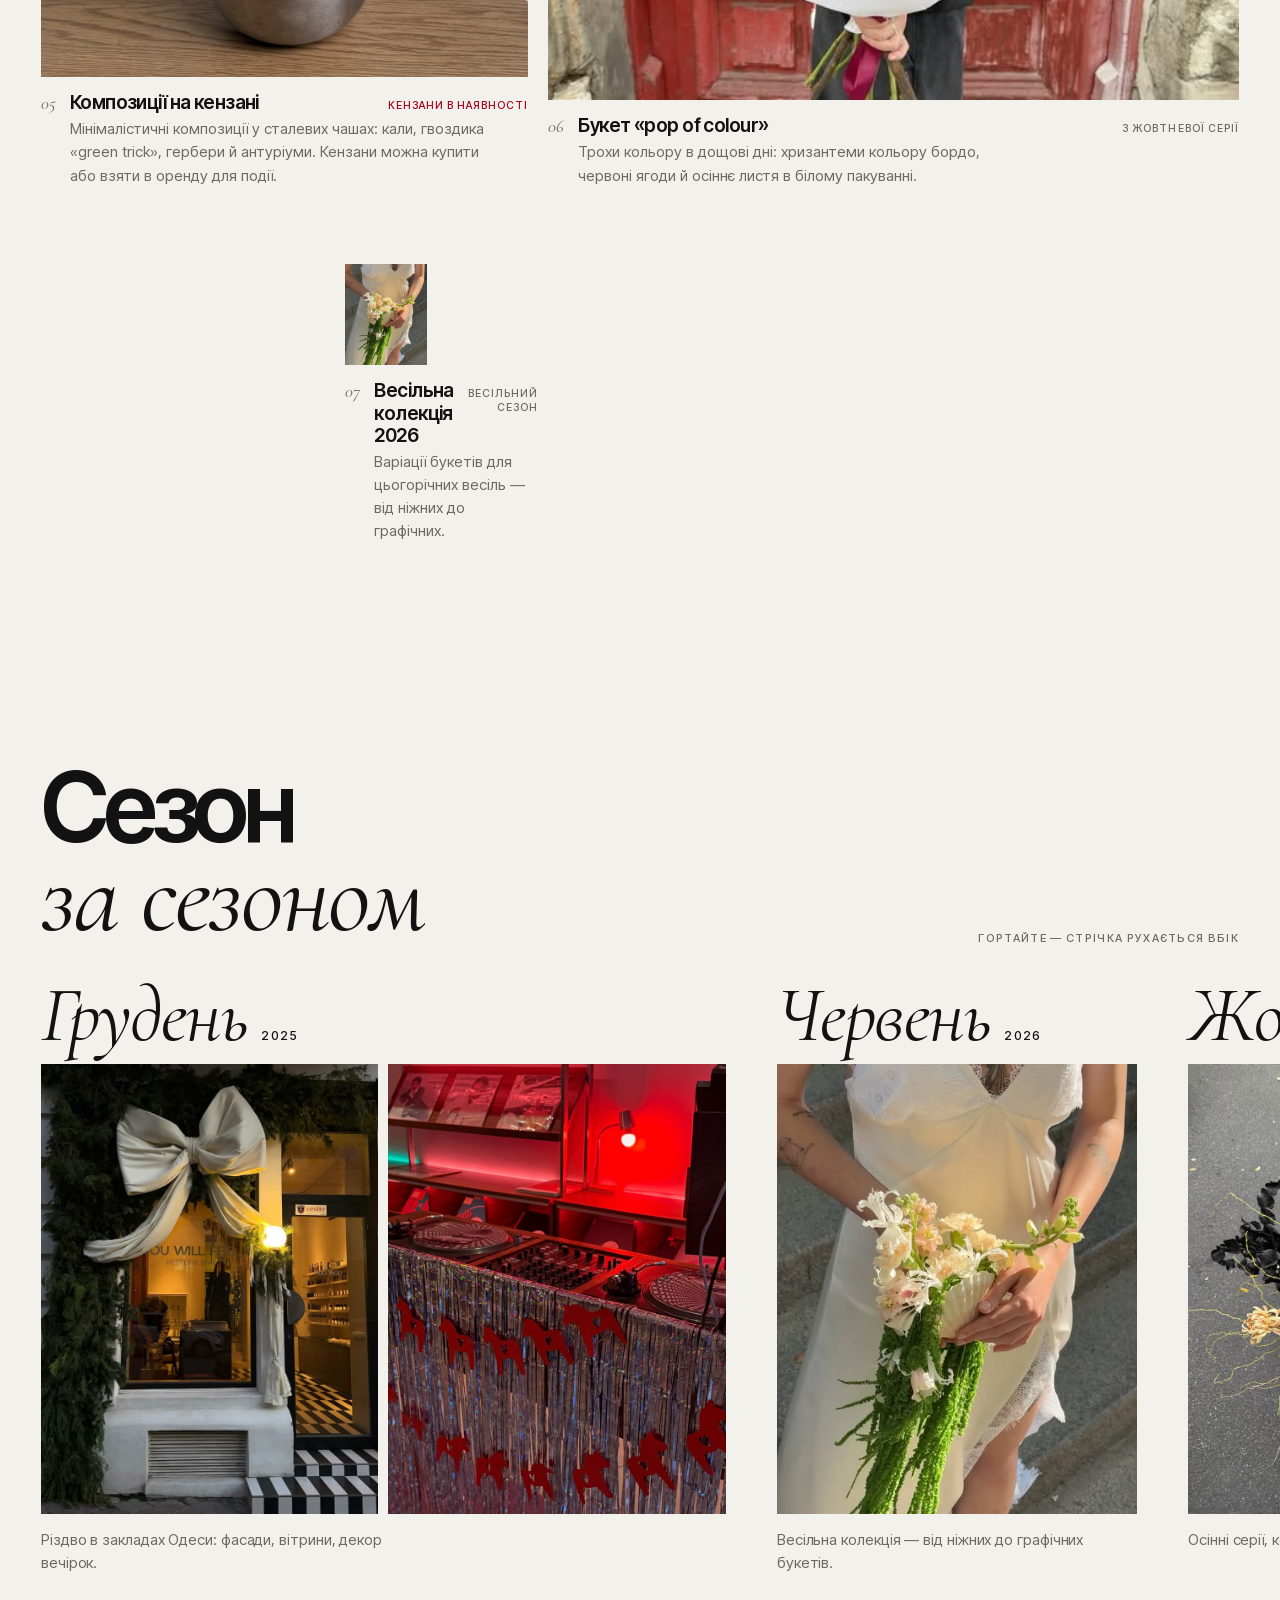
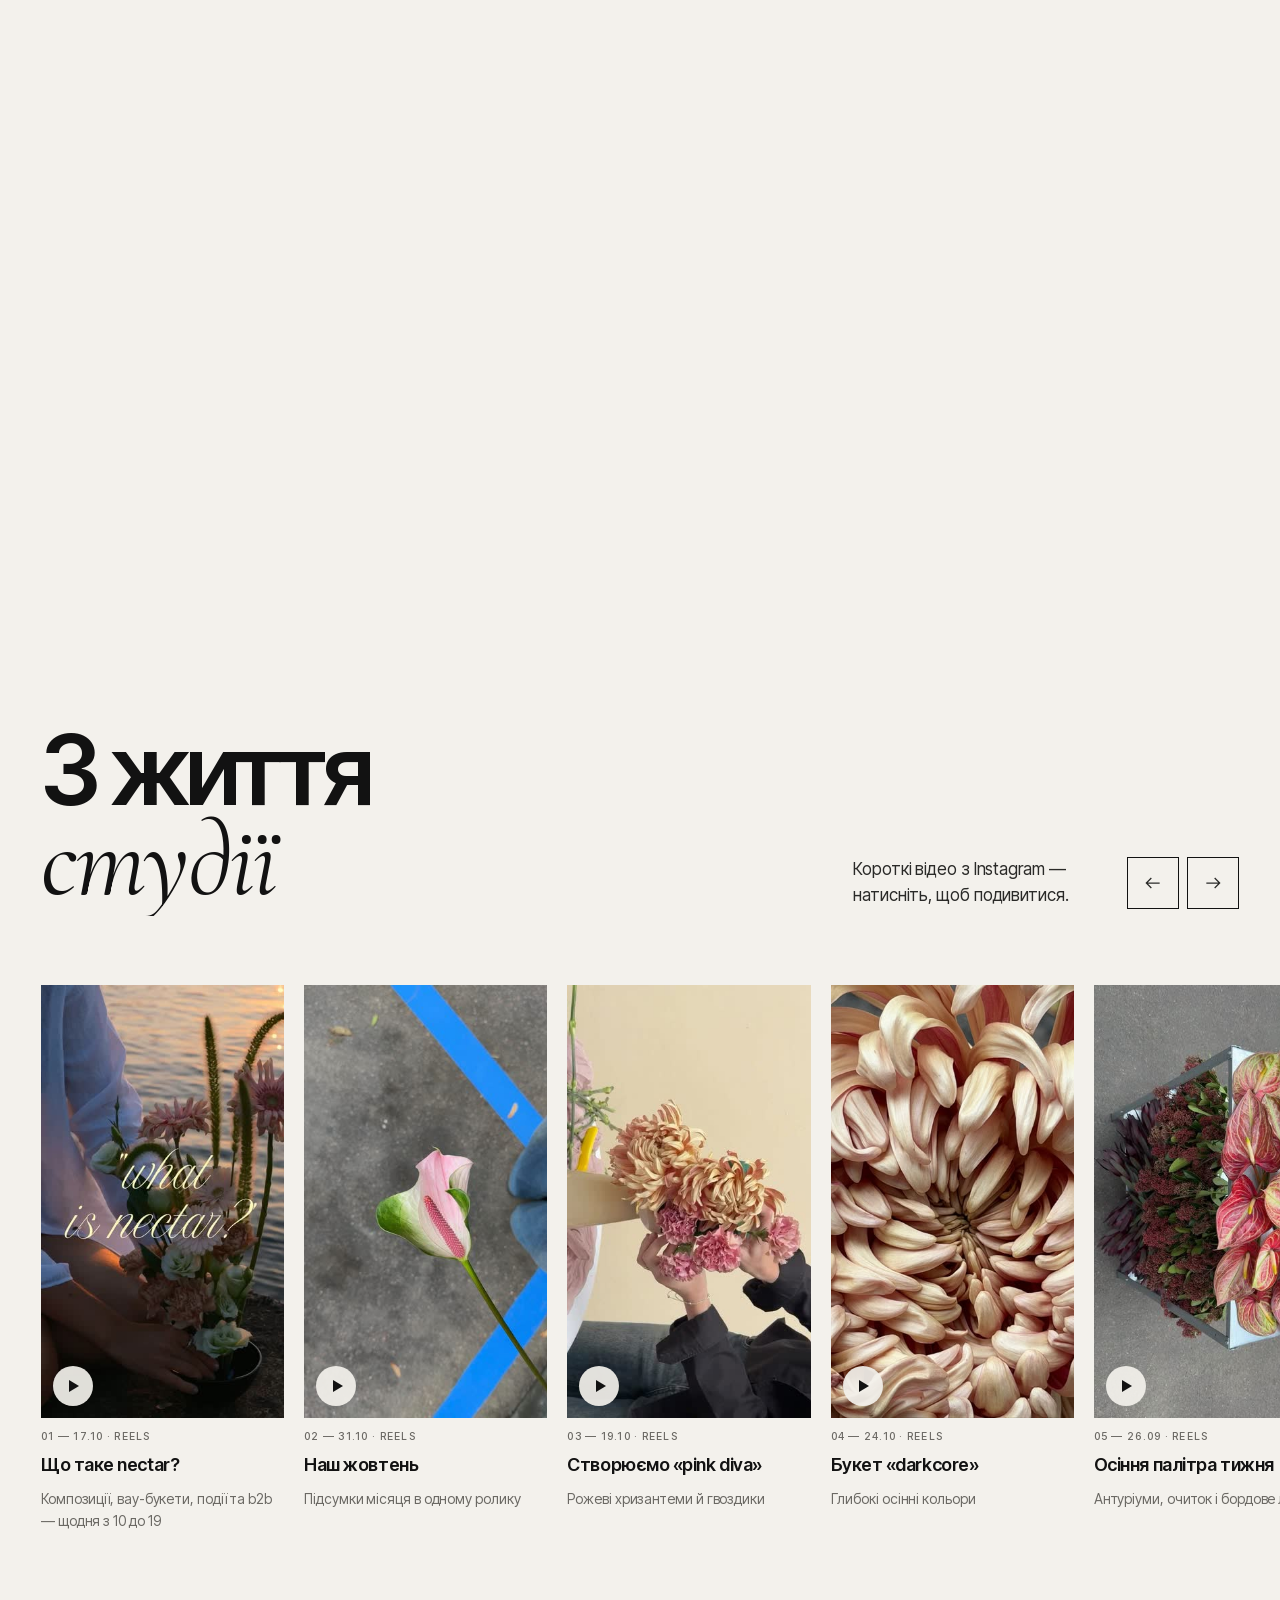
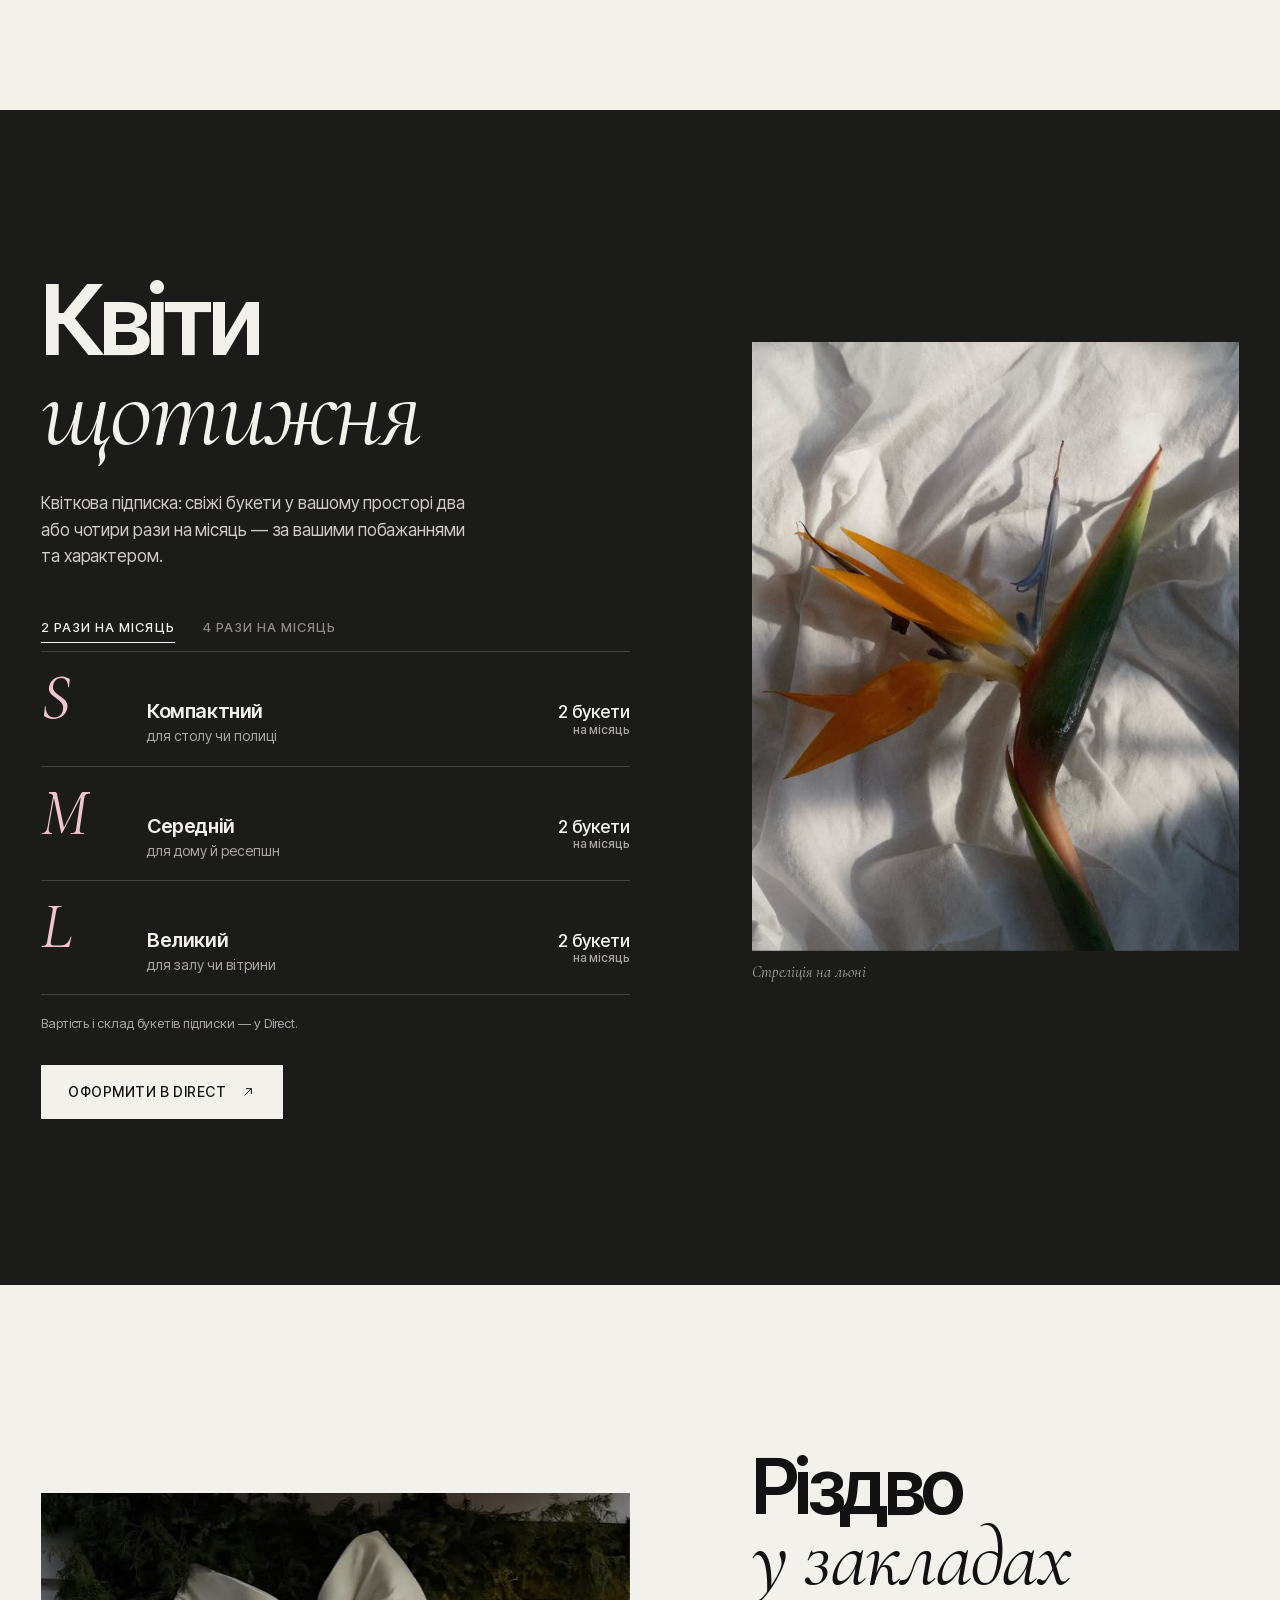
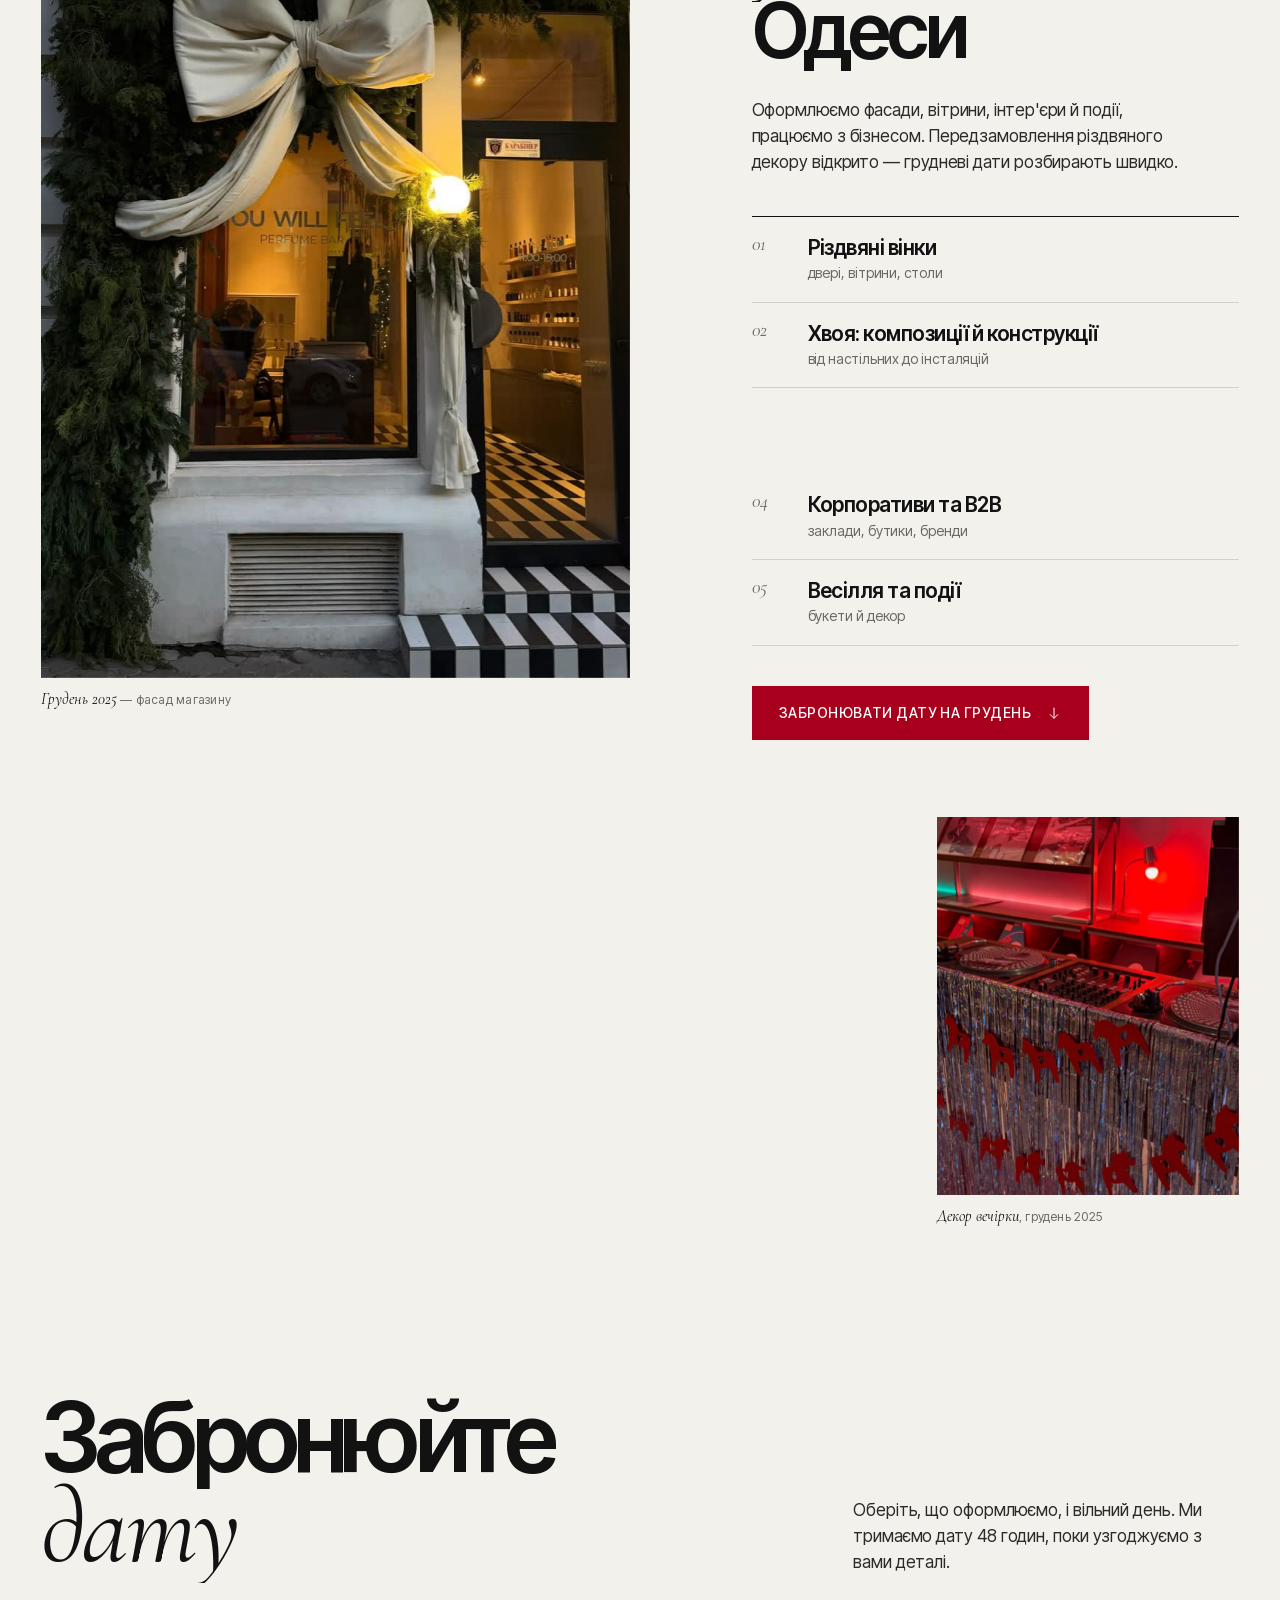
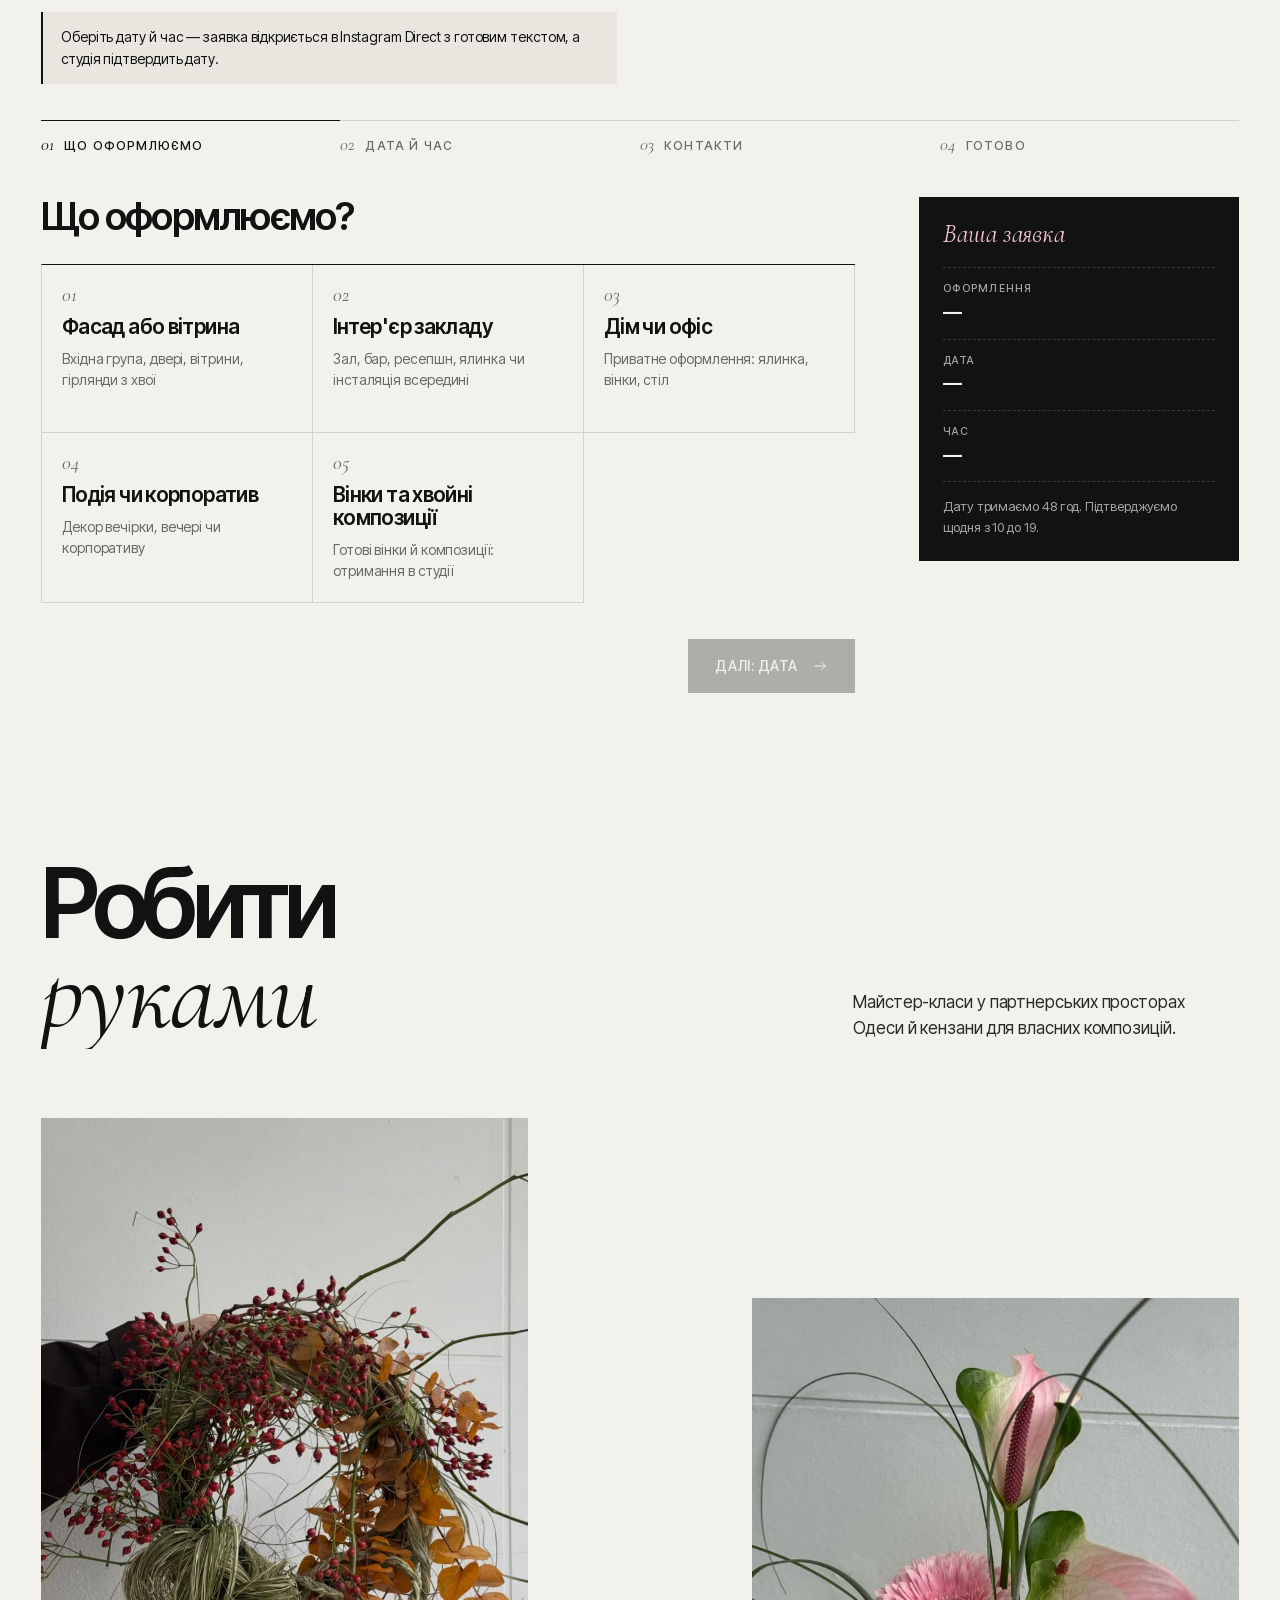
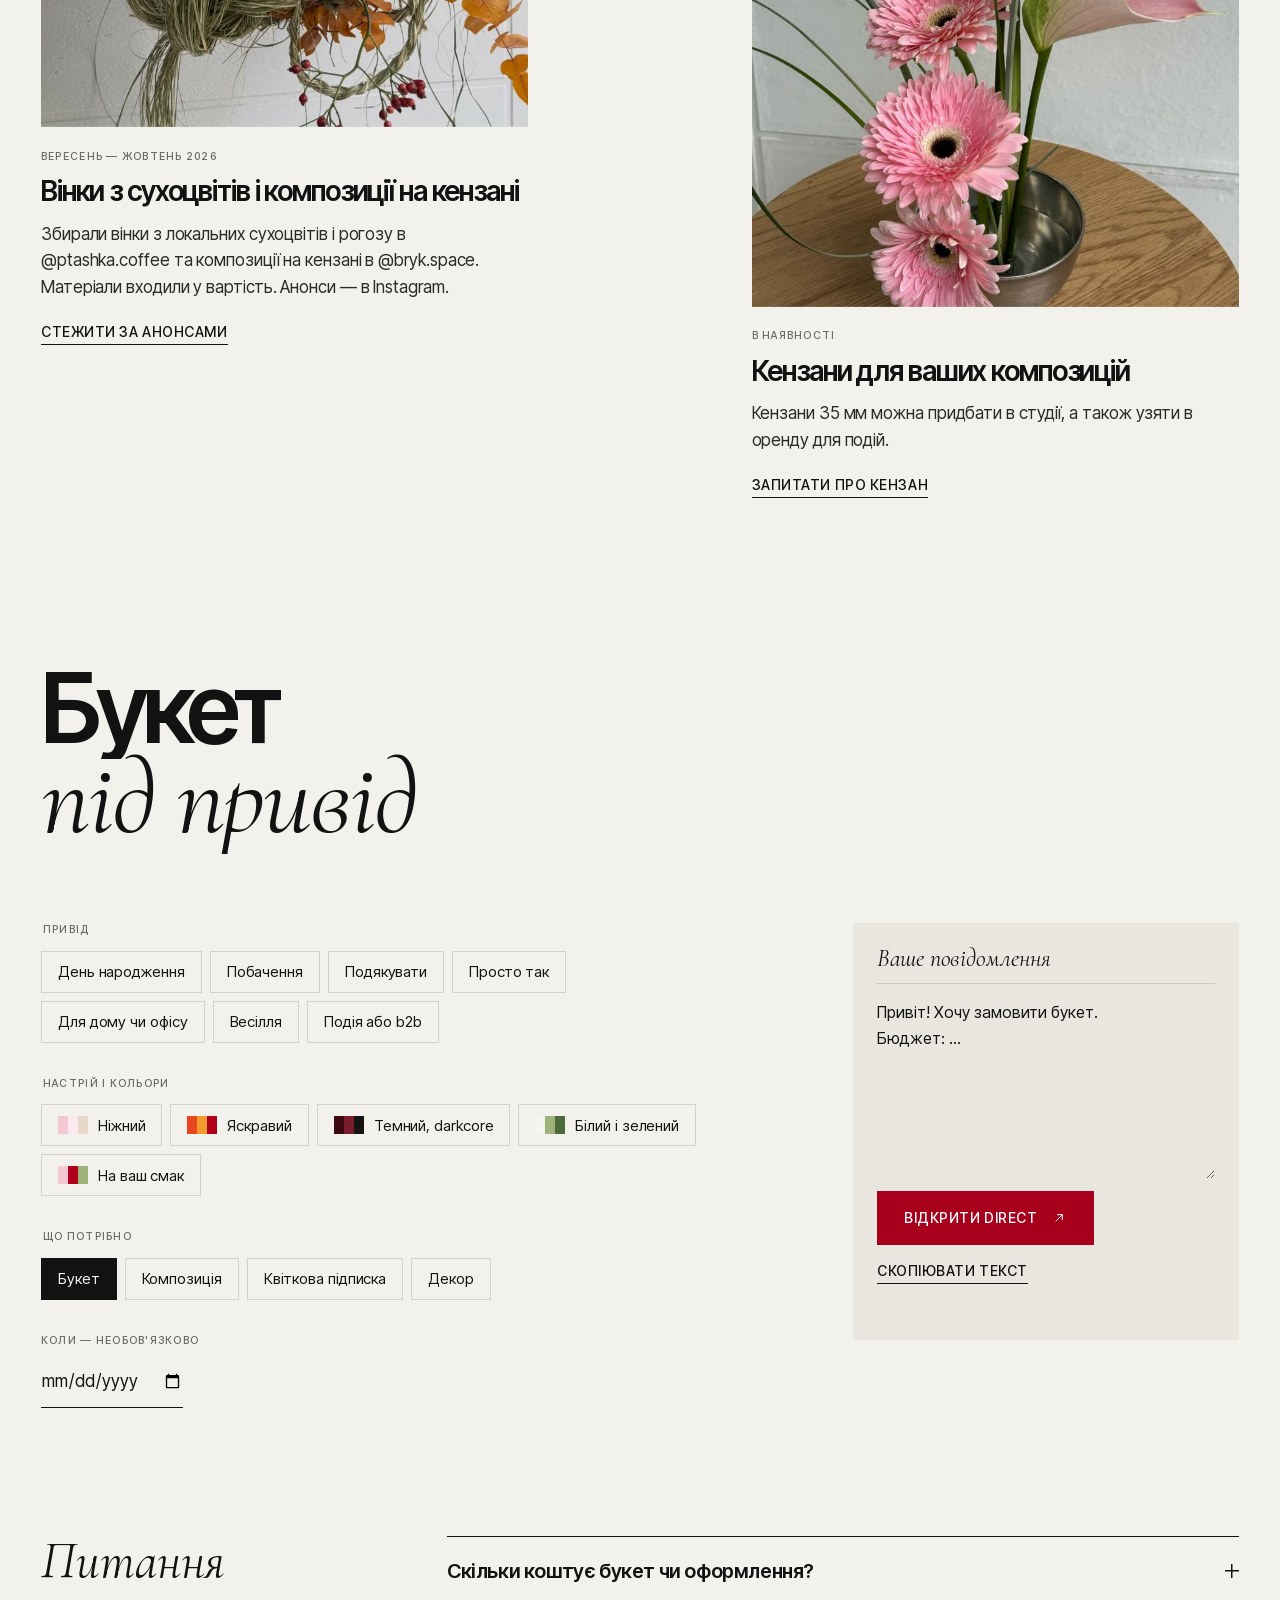
==== commit ce5f9201: "Редизайн: редакційна типографіка, сітка й анімації Inter Tight + Cormorant Garamond, масштаб «nectar" ====
--- a/index.html
+++ b/index.html
@@ -4,212 +4,175 @@
   <meta charset="utf-8">
   <meta name="viewport" content="width=device-width, initial-scale=1">
   <title>Nectar Flo Studio — квіткова студія в Одесі</title>
-  <meta name="description" content="Nectar Flo Studio — квіткова студія в Одесі. Букети з характером сезону, квіткова підписка, B2B, оформлення подій і фасадів. Замовлення в Instagram Direct, щодня з 10 до 19.">
-  <meta name="theme-color" content="#f2f1ee">
+  <meta name="description" content="Nectar Flo Studio — квіткова студія в Одесі. Букети з характером сезону, квіткова підписка, B2B, оформлення подій і фасадів. Бронювання дат на сезон онлайн.">
+  <meta name="theme-color" content="#f3f1ec">
   <meta name="color-scheme" content="light">
   <meta property="og:type" content="website">
   <meta property="og:locale" content="uk_UA">
   <meta property="og:site_name" content="Nectar Flo Studio">
   <meta property="og:title" content="Nectar Flo Studio — квіткова студія в Одесі">
-  <meta property="og:description" content="Букети з характером сезону, квіткова підписка, оформлення подій і фасадів. Замовлення в Direct.">
+  <meta property="og:description" content="Букети з характером сезону, квіткова підписка, оформлення подій і фасадів. Бронювання дат онлайн.">
   <meta property="og:image" content="https://hosha228.github.io/nectar-flo-studio/assets/photos/og.jpg">
   <meta property="og:url" content="https://hosha228.github.io/nectar-flo-studio/">
   <meta name="twitter:card" content="summary_large_image">
   <link rel="canonical" href="https://hosha228.github.io/nectar-flo-studio/">
   <link rel="icon" href="assets/img/favicon.svg" type="image/svg+xml">
-  <link rel="preload" href="assets/fonts/unbounded-300-cyrillic.woff2" as="font" type="font/woff2" crossorigin>
+  <link rel="preload" href="assets/fonts/inter-tight-600-cyrillic.woff2" as="font" type="font/woff2" crossorigin>
+  <link rel="preload" href="assets/fonts/cormorant-garamond-400i-cyrillic.woff2" as="font" type="font/woff2" crossorigin>
   <link rel="preload" as="image" href="assets/photos/spooky-1.jpg">
-  <link rel="stylesheet" href="assets/fonts/fonts.css?v=20">
-  <link rel="stylesheet" href="assets/css/style.css?v=20">
+  <link rel="stylesheet" href="assets/fonts/fonts.css?v=31">
+  <link rel="stylesheet" href="assets/css/style.css?v=31">
   <script>document.documentElement.classList.add('js')</script>
 </head>
 <body>
   <a class="skip" href="#main">Перейти до змісту</a>
 
-  <!-- Інтро: лілія розкривається, коло відкриває сайт (раз за сесію; вимкнене при «менше руху») -->
-  <div class="intro" aria-hidden="true" data-intro>
-    <div class="intro__mark">
-      <svg class="intro__lily" viewBox="-50 -50 100 100"><g fill="currentColor"><path class="p" style="--i:0" d="M0 -4 C 7 -14 8 -30 0 -48 C -8 -30 -7 -14 0 -4 Z"/><path class="p" style="--i:1" d="M0 -4 C 7 -14 8 -30 0 -48 C -8 -30 -7 -14 0 -4 Z"/><path class="p" style="--i:2" d="M0 -4 C 7 -14 8 -30 0 -48 C -8 -30 -7 -14 0 -4 Z"/><path class="p" style="--i:3" d="M0 -4 C 7 -14 8 -30 0 -48 C -8 -30 -7 -14 0 -4 Z"/><path class="p" style="--i:4" d="M0 -4 C 7 -14 8 -30 0 -48 C -8 -30 -7 -14 0 -4 Z"/><path class="p" style="--i:5" d="M0 -4 C 7 -14 8 -30 0 -48 C -8 -30 -7 -14 0 -4 Z"/><circle class="c" r="5"/></g></svg>
-      <p class="intro__word">nectar<span>квіткова студія · одеса</span></p>
-    </div>
-  </div>
-  <div class="cursor" aria-hidden="true" data-cursor><span>дивитись</span></div>
-  <div class="grain" aria-hidden="true"></div>
-
   <svg width="0" height="0" style="position:absolute" aria-hidden="true" focusable="false">
-    <symbol id="lily" viewBox="-50 -50 100 100">
-      <g fill="currentColor">
-        <path d="M0 -4 C 7 -14 8 -30 0 -48 C -8 -30 -7 -14 0 -4 Z"/>
-        <path d="M0 -4 C 7 -14 8 -30 0 -48 C -8 -30 -7 -14 0 -4 Z" transform="rotate(60)"/>
-        <path d="M0 -4 C 7 -14 8 -30 0 -48 C -8 -30 -7 -14 0 -4 Z" transform="rotate(120)"/>
-        <path d="M0 -4 C 7 -14 8 -30 0 -48 C -8 -30 -7 -14 0 -4 Z" transform="rotate(180)"/>
-        <path d="M0 -4 C 7 -14 8 -30 0 -48 C -8 -30 -7 -14 0 -4 Z" transform="rotate(240)"/>
-        <path d="M0 -4 C 7 -14 8 -30 0 -48 C -8 -30 -7 -14 0 -4 Z" transform="rotate(300)"/>
-        <circle r="5"/>
-      </g>
-    </symbol>
-    <symbol id="arrow-ne" viewBox="0 0 24 24"><path d="M7 17 17 7M9 7h8v8" fill="none" stroke="currentColor" stroke-width="1.6" stroke-linecap="round" stroke-linejoin="round"/></symbol>
-    <symbol id="arrow-down" viewBox="0 0 24 24"><path d="M12 5v14m-6-6 6 6 6-6" fill="none" stroke="currentColor" stroke-width="1.6" stroke-linecap="round" stroke-linejoin="round"/></symbol>
-    <symbol id="arrow-l" viewBox="0 0 24 24"><path d="M19 12H5m6-6-6 6 6 6" fill="none" stroke="currentColor" stroke-width="1.6" stroke-linecap="round" stroke-linejoin="round"/></symbol>
-    <symbol id="arrow-r" viewBox="0 0 24 24"><path d="M5 12h14m-6-6 6 6-6 6" fill="none" stroke="currentColor" stroke-width="1.6" stroke-linecap="round" stroke-linejoin="round"/></symbol>
+    <symbol id="lily" viewBox="-50 -50 100 100"><g fill="currentColor"><path d="M0 -4 C 7 -14 8 -30 0 -48 C -8 -30 -7 -14 0 -4 Z"/><path d="M0 -4 C 7 -14 8 -30 0 -48 C -8 -30 -7 -14 0 -4 Z" transform="rotate(60)"/><path d="M0 -4 C 7 -14 8 -30 0 -48 C -8 -30 -7 -14 0 -4 Z" transform="rotate(120)"/><path d="M0 -4 C 7 -14 8 -30 0 -48 C -8 -30 -7 -14 0 -4 Z" transform="rotate(180)"/><path d="M0 -4 C 7 -14 8 -30 0 -48 C -8 -30 -7 -14 0 -4 Z" transform="rotate(240)"/><path d="M0 -4 C 7 -14 8 -30 0 -48 C -8 -30 -7 -14 0 -4 Z" transform="rotate(300)"/><circle r="5"/></g></symbol>
+    <symbol id="arrow-ne" viewBox="0 0 24 24"><path d="M7 17 17 7M9 7h8v8" fill="none" stroke="currentColor" stroke-width="1.5"/></symbol>
+    <symbol id="arrow-down" viewBox="0 0 24 24"><path d="M12 4v16m-6-6 6 6 6-6" fill="none" stroke="currentColor" stroke-width="1.5"/></symbol>
+    <symbol id="arrow-l" viewBox="0 0 24 24"><path d="M20 12H4m6-6-6 6 6 6" fill="none" stroke="currentColor" stroke-width="1.5"/></symbol>
+    <symbol id="arrow-r" viewBox="0 0 24 24"><path d="M4 12h16m-6-6 6 6-6 6" fill="none" stroke="currentColor" stroke-width="1.5"/></symbol>
   </svg>
 
-  <!-- ============ ШАПКА ============ -->
-  <header class="header" data-header>
-    <div class="header__inner">
-      <a class="brand" href="#top" aria-label="Nectar Flo Studio — на початок сторінки">
-        <span class="brand__dot" aria-hidden="true"><svg><use href="#lily"/></svg></span>
-        <span class="brand__word">nectar<span class="brand__sub">flo studio</span></span>
-      </a>
-      <nav class="nav" aria-label="Основна навігація">
+  <!-- ===================== ШАПКА ===================== -->
+  <header class="hd" data-header>
+    <div class="hd__in">
+      <a class="hd__logo" href="#top" aria-label="Nectar Flo Studio — на початок">nectar</a>
+      <nav class="hd__nav" aria-label="Основна навігація">
         <ul class="nav__list">
-          <li><a href="#drop">роботи</a></li>
-          <li><a href="#stories">з життя студії</a></li>
-          <li><a href="#subscription">підписка</a></li>
-          <li><a href="#events">події та b2b</a></li>
-          <li><a href="#booking">бронювання</a></li>
-          
+          <li><a href="#works">Роботи</a></li>
+          <li><a href="#chronicle">Хроніка</a></li>
+          <li><a href="#subscription">Підписка</a></li>
+          <li><a href="#events">Події та B2B</a></li>
+          <li><a href="#order">Букет</a></li>
         </ul>
       </nav>
-      <a class="btn btn--red btn--sm header__cta" href="#booking">забронювати дату <svg class="i" aria-hidden="true"><use href="#arrow-down"/></svg></a>
-      <button class="menu-btn" type="button" aria-expanded="false" aria-controls="menu" data-menu-open>
-        <span class="menu-btn__label">меню</span><span class="menu-btn__lines" aria-hidden="true"></span>
-      </button>
+      <a class="btn btn--red btn--sm hd__cta" href="#booking">Забронювати дату</a>
+      <button class="hd__menu" type="button" aria-expanded="false" aria-controls="menu" data-menu-open>Меню</button>
     </div>
   </header>
 
   <div class="menu" id="menu" role="dialog" aria-modal="true" aria-label="Меню" hidden data-menu>
     <div class="menu__top">
-      <span class="mono">nectar flo studio · одеса</span>
-      <button class="menu__close" type="button" data-menu-close>закрити</button>
+      <span class="menu__logo">nectar</span>
+      <button class="menu__close" type="button" data-menu-close>Закрити</button>
     </div>
     <nav aria-label="Мобільна навігація">
       <ol class="menu__list">
-        <li><a href="#drop"><span class="mono">01</span>роботи сезону</a></li>
-        <li><a href="#stories"><span class="mono">02</span>з життя студії</a></li>
-        <li><a href="#subscription"><span class="mono">03</span>квіткова підписка</a></li>
-        <li><a href="#events"><span class="mono">04</span>події, b2b, фасади</a></li>
-        <li><a href="#booking"><span class="mono">05</span>забронювати дату</a></li>
-        <li><a href="#workshops"><span class="mono">06</span>майстер-класи</a></li>
-        <li><a href="#order"><span class="mono">07</span>замовити букет</a></li>
+        <li><a href="#works">Роботи сезону</a></li>
+        <li><a href="#chronicle">Хроніка</a></li>
+        <li><a href="#stories">З життя студії</a></li>
+        <li><a href="#subscription">Квіткова підписка</a></li>
+        <li><a href="#events">Події, B2B, фасади</a></li>
+        <li><a href="#booking">Забронювати дату</a></li>
+        <li><a href="#order">Замовити букет</a></li>
       </ol>
     </nav>
-    <div class="menu__bottom">
-      <a class="btn btn--red" href="https://ig.me/m/nectar.flostudio" target="_blank" rel="noopener" data-contact="direct">написати в direct <svg class="i" aria-hidden="true"><use href="#arrow-ne"/></svg></a>
-      <p class="mono">щодня з 10 до 19</p>
-    </div>
+    <p class="menu__foot">Одеса · щодня 10–19 · <a href="https://www.instagram.com/nectar.flostudio/" data-contact="instagram" target="_blank" rel="noopener">Instagram</a></p>
   </div>
 
   <main id="main">
-    <!-- ============ ПЕРШИЙ ЕКРАН ============ -->
+    <!-- ===================== ПЕРШИЙ ЕКРАН ===================== -->
     <section class="hero" id="top" aria-labelledby="hero-title">
-      <div class="hero__text">
-        <p class="kicker reveal"><svg class="i i--lily" aria-hidden="true"><use href="#lily"/></svg> квіткова студія · одеса</p>
-        <h1 class="hero__title reveal" id="hero-title">
-          <span class="line">букети <span class="pill" aria-hidden="true"><img src="assets/photos/chrysanth.jpg" alt=""></span></span>
-          <span class="line">з характером</span>
-          <span class="line line--accent"><span class="pill pill--b" aria-hidden="true"><img src="assets/photos/autumn-1.jpg" alt=""></span> сезону</span>
-        </h1>
-        <p class="hero__lead reveal">Nectar Flo Studio збирає букети й композиції, веде квіткову підписку, працює з бізнесом та оформлює події й фасади. Замовлення — у Direct, щодня з 10 до 19.</p>
-        <div class="hero__actions reveal">
-          <a class="btn btn--ink" href="#drop">обрати букет <svg class="i" aria-hidden="true"><use href="#arrow-down"/></svg></a>
-          <a class="btn btn--ghost" href="#order">зібрати замовлення <svg class="i" aria-hidden="true"><use href="#arrow-down"/></svg></a>
-        </div>
-        <ul class="hero__facts reveal" aria-label="Послуги студії">
-          <li><span class="mono">букети</span></li>
-          <li><span class="mono">квіткова підписка</span></li>
-          <li><span class="mono">b2b</span></li>
-          <li><span class="mono">події та фасади</span></li>
-        </ul>
-      </div>
-
-      <div class="hero__media">
-        <figure class="frame hero__main unveil">
+      <h1 class="mast" id="hero-title">
+        <span class="mast__word" aria-hidden="true" data-mast><span>n</span><span>e</span><span>c</span><span>t</span><span>a</span><span>r</span></span>
+        <span class="sr-only">Nectar Flo Studio — квіткова студія в Одесі</span>
+      </h1>
+      <div class="hero__meta" aria-hidden="true">
+        <span>Flo Studio</span><span>Квіткова студія, Одеса</span><span>Сезон 2026 / 27</span><span>Щодня 10:00–19:00</span>
+      </div>
+
+      <div class="hero__grid">
+        <div class="hero__intro">
+          <p class="hero__lead"><span class="ln"><span>Букети з характером</span></span> <span class="ln"><span><em>сезону</em> — для людей,</span></span> <span class="ln"><span>закладів і подій.</span></span></p>
+          <p class="hero__text rv">Збираємо букети й композиції, ведемо квіткову підписку, оформлюємо фасади, простори й свята в Одесі. Дату на грудень можна забронювати онлайн.</p>
+          <div class="hero__actions rv">
+            <a class="btn btn--red" href="#booking">Забронювати дату <svg class="i" aria-hidden="true"><use href="#arrow-down"/></svg></a>
+            <a class="lnk" href="#works">Дивитись роботи</a>
+          </div>
+        </div>
+        <figure class="hero__main img-rv" data-speed="-0.06">
           <img src="assets/photos/spooky-1.jpg" width="1200" height="1600" fetchpriority="high" alt="Дівчина в чорному сидить на мокрому асфальті з букетом червоних антуріумів, кремових хризантем і помаранчевого евкаліпта">
-          <figcaption class="cap"><span>№ 01</span> букети «spooky», жовтень 2026</figcaption>
+          <figcaption><em>Spooky</em>, жовтень 2026</figcaption>
         </figure>
-        <figure class="frame hero__aside unveil">
-          <img src="assets/photos/kenzan-2.jpg" width="1200" height="1600" loading="lazy" alt="Білі кали на кензані в сталевій чаші на дубовому столі">
-          <figcaption class="cap"><span>№ 02</span> кали на кензані</figcaption>
+        <figure class="hero__side img-rv" data-speed="0.08">
+          <img src="assets/photos/kenzan-2.jpg" width="1200" height="1600" alt="Білі кали на кензані в сталевій чаші на дубовому столі">
+          <figcaption><em>Кали на кензані</em></figcaption>
         </figure>
-        <span class="sticker sticker--pill hero__sticker" aria-hidden="true">пишіть у direct 💌</span>
-        <div class="stamp" aria-hidden="true">
-          <svg viewBox="0 0 200 200">
-            <defs><path id="stamp-circle" d="M100,100 m-74,0 a74,74 0 1,1 148,0 a74,74 0 1,1 -148,0"/></defs>
-            <circle cx="100" cy="100" r="98" class="stamp__bg"/>
-            <g class="stamp__ring"><text><textPath href="#stamp-circle" textLength="458" lengthAdjust="spacing">квіти одеса ✶ щодня 10–19 ✶ nectar flo studio ✶ </textPath></text></g>
-            <use href="#lily" x="62" y="62" width="76" height="76" class="stamp__lily"/>
-          </svg>
-        </div>
-      </div>
-    </section>
-
-    <div class="ticker" aria-hidden="true">
-      <div class="ticker__track">
-        <span>різдвяне передзамовлення</span><svg><use href="#lily"/></svg>
-        <span>осінні букети</span><svg><use href="#lily"/></svg>
-        <span>композиції на кензані</span><svg><use href="#lily"/></svg>
-        <span>весілля 2026</span><svg><use href="#lily"/></svg>
-        <span>квіткова підписка</span><svg><use href="#lily"/></svg>
-        <span>оформлення фасадів</span><svg><use href="#lily"/></svg>
-        <span>майстер-класи</span><svg><use href="#lily"/></svg>
-      </div>
-    </div>
-
-    <!-- ============ РОБОТИ / КАТАЛОГ ============ -->
-    <section class="section drop" id="drop" aria-labelledby="drop-title">
-      <header class="section__head section__head--art">
-        <p class="mono section__no">01 / роботи</p>
-        <h2 class="section__title reveal" id="drop-title">роботи сезону</h2>
-        <p class="section__lead reveal">Сезонні серії студії з Instagram. Ми працюємо з сезонними квітами, тож кожен букет трохи інший — зберемо схожий під ваш настрій. Вартість і наявність уточнюйте в Direct.</p>
-        <svg class="lineart lineart--anthurium draw" viewBox="0 0 140 300" aria-hidden="true">
-          <path pathLength="1" d="M70 40 C 40 10, 5 30, 15 70 C 22 100, 55 115, 70 140 C 85 115, 118 100, 125 70 C 135 30, 100 10, 70 40 Z"/>
-          <path pathLength="1" d="M70 70 C 78 50, 92 34, 112 24"/>
-          <path pathLength="1" d="M70 46 C 68 80, 69 110, 70 136"/>
-          <path pathLength="1" d="M70 140 C 72 190, 62 240, 70 300"/>
-          <path pathLength="1" d="M68 230 C 40 214, 28 190, 30 168 C 50 178, 64 200, 68 230"/>
-        </svg>
+      </div>
+    </section>
+
+    <!-- біжучий рядок -->
+    <div class="marq" aria-hidden="true">
+      <div class="marq__track">
+        <span>Різдвяне передзамовлення</span><i></i><span>Осінні букети</span><i></i><span>Композиції на кензані</span><i></i><span>Весілля</span><i></i><span>Квіткова підписка</span><i></i><span>Фасади й вітрини</span><i></i>
+      </div>
+    </div>
+
+    <!-- ===================== ПРО СТУДІЮ ===================== -->
+    <section class="about wrap" aria-labelledby="about-title">
+      <h2 class="sr-only" id="about-title">Про студію</h2>
+      <p class="about__text">
+        <span class="ln"><span>Квіти, мокрий асфальт, зім'ятий</span></span>
+        <span class="ln"><span>льон і різке осіннє світло.</span></span>
+        <span class="ln"><span>Ми збираємо букети <em>так, ніби</em></span></span>
+        <span class="ln"><span><em>знімаємо сезон.</em></span></span>
+      </p>
+      <!-- TODO(власниця): текст вище — чернетка дизайнера, замініть своїми словами -->
+      <ul class="about__list">
+        <li class="rv"><span class="num">i</span><h3>Букети</h3><p>Сезонні серії й букети під привід — від компліментів до великих композицій.</p></li>
+        <li class="rv"><span class="num">ii</span><h3>Підписка</h3><p>Два або чотири букети на місяць для дому, офісу чи закладу.</p></li>
+        <li class="rv"><span class="num">iii</span><h3>Події та фасади</h3><p>Різдвяний декор, вітрини, інтер'єри, вечірки й корпоративи.</p></li>
+        <li class="rv"><span class="num">iv</span><h3>B2B</h3><p>Регулярна співпраця з закладами, бутиками та брендами.</p></li>
+      </ul>
+    </section>
+
+    <!-- ===================== РОБОТИ ===================== -->
+    <section class="works wrap" id="works" aria-labelledby="works-title">
+      <header class="sh">
+        <h2 class="sh__title" id="works-title"><span class="ln"><span>Роботи</span></span> <span class="ln"><span><em>сезону</em></span></span></h2>
+        <div class="sh__side">
+          <p class="rv">Сезонні серії студії. Ми працюємо з сезонними квітами, тож кожен букет трохи інший — зберемо схожий під ваш настрій.</p>
+          <div class="tabs" role="group" aria-label="Фільтр робіт" data-filters></div>
+        </div>
       </header>
-      <div class="filters" role="group" aria-label="Фільтр робіт" data-filters></div>
       <div class="grid" data-grid aria-live="polite">
-        <noscript><p class="noscript">Каталог показується за допомогою JavaScript. Усі роботи студії — в <a href="https://www.instagram.com/nectar.flostudio/">Instagram @nectar.flostudio</a>.</p></noscript>
-      </div>
-    </section>
-
-    <!-- ============ ХРОНІКА СЕЗОНІВ (горизонтальна стрічка) ============ -->
+        <noscript><p>Каталог показується за допомогою JavaScript. Усі роботи — в <a href="https://www.instagram.com/nectar.flostudio/">Instagram</a>.</p></noscript>
+      </div>
+    </section>
+
+    <!-- ===================== ХРОНІКА ===================== -->
     <section class="chron" id="chronicle" aria-labelledby="chron-title" data-chron>
       <div class="chron__sticky">
-        <header class="chron__head">
-          <div>
-            <p class="mono section__no">хроніка студії</p>
-            <h2 class="section__title reveal" id="chron-title">сезон за сезоном</h2>
-          </div>
-          <p class="mono chron__hint" aria-hidden="true">гортайте — стрічка рухається вбік →</p>
+        <header class="chron__head wrap">
+          <h2 class="sh__title" id="chron-title"><span class="ln"><span>Сезон</span></span> <span class="ln"><span><em>за сезоном</em></span></span></h2>
+          <p class="chron__hint" aria-hidden="true">Гортайте — стрічка рухається вбік</p>
         </header>
         <ol class="chron__track" data-chron-track>
           <li class="chron__item">
-            <p class="chron__when"><span class="chron__month">грудень</span><span class="mono">2025</span></p>
+            <p class="chron__when"><em>Грудень</em> 2025</p>
             <div class="chron__imgs">
               <img src="assets/photos/xmas-1.jpg" width="800" height="1068" loading="lazy" alt="Фасад магазину з хвойною гірляндою та великим кремовим бантом">
               <img src="assets/photos/xmas-3.jpg" width="800" height="1066" loading="lazy" alt="Декор вечірки: срібляста бахрома й червоні паперові конячки біля діджейського пульта">
             </div>
-            <p class="chron__cap">Різдво в закладах Одеси: фасади, вітрини й декор вечірок.</p>
+            <p class="chron__cap">Різдво в закладах Одеси: фасади, вітрини, декор вечірок.</p>
           </li>
           <li class="chron__item">
-            <p class="chron__when"><span class="chron__month">червень</span><span class="mono">2026</span></p>
+            <p class="chron__when"><em>Червень</em> 2026</p>
             <div class="chron__imgs"><img src="assets/photos/wedding.jpg" width="512" height="640" loading="lazy" alt="Наречена з букетом кремових квітів і зеленого амаранту"></div>
-            <p class="chron__cap">Весільна колекція: від ніжних до графічних букетів.</p>
+            <p class="chron__cap">Весільна колекція — від ніжних до графічних букетів.</p>
           </li>
           <li class="chron__item">
-            <p class="chron__when"><span class="chron__month">жовтень</span><span class="mono">2026</span></p>
+            <p class="chron__when"><em>Жовтень</em> 2026</p>
             <div class="chron__imgs">
               <img src="assets/photos/spooky-2.jpg" width="800" height="1066" loading="lazy" alt="Композиція з чорним листям і рожевим антуріумом на асфальті">
               <img src="assets/photos/pumpkin-1.jpg" width="800" height="1066" loading="lazy" alt="Композиція в гарбузі з хризантемою та червоним листям">
             </div>
-            <p class="chron__cap">Осінні серії: «spooky», «darkcore», композиції в гарбузах, майстер-класи.</p>
+            <p class="chron__cap">Осінні серії, композиції в гарбузах, майстер-класи.</p>
           </li>
           <li class="chron__item">
-            <p class="chron__when"><span class="chron__month">листопад</span><span class="mono">2026</span></p>
+            <p class="chron__when"><em>Листопад</em> 2026</p>
             <div class="chron__imgs">
               <img src="assets/photos/dogs.jpg" width="1200" height="900" loading="lazy" alt="Дівчина в чорному пальті з осіннім букетом і чорний пудель біля старих дерев'яних дверей">
               <img src="assets/photos/compliments.jpg" width="480" height="640" loading="lazy" alt="Букет-комплімент із рожевою герберою в білому пакуванні">
@@ -218,362 +181,287 @@
           </li>
           <li class="chron__item chron__item--cta">
             <a class="chron__cta" href="#booking">
-              <span class="chron__month">грудень</span><span class="mono">2026</span>
-              <span class="chron__ask">ваша дата?</span>
-              <span class="btn btn--ink">забронювати <svg class="i" aria-hidden="true"><use href="#arrow-down"/></svg></span>
-              <svg class="chron__lily" aria-hidden="true"><use href="#lily"/></svg>
+              <span class="chron__when"><em>Грудень</em> 2026</span>
+              <span class="chron__ask">Ваша дата?</span>
+              <span class="lnk lnk--light">Забронювати</span>
             </a>
           </li>
         </ol>
-        <div class="chron__bar" aria-hidden="true"><i data-chron-bar></i></div>
-      </div>
-    </section>
-
-    <!-- ============ З ЖИТТЯ СТУДІЇ (Reels) ============ -->
-    <section class="section stories" id="stories" aria-labelledby="stories-title">
-      <header class="stories__head">
-        <div>
-          <p class="mono section__no">02 / з життя студії</p>
-          <h2 class="section__title reveal" id="stories-title">з життя студії</h2>
-        </div>
-        <div class="stories__nav">
-          <p class="mono">короткі відео з instagram</p>
-          <button class="round-btn" type="button" data-stories-prev aria-label="Попередні відео"><svg class="i" aria-hidden="true"><use href="#arrow-l"/></svg></button>
-          <button class="round-btn" type="button" data-stories-next aria-label="Наступні відео"><svg class="i" aria-hidden="true"><use href="#arrow-r"/></svg></button>
+        <div class="chron__bar wrap" aria-hidden="true"><i data-chron-bar></i></div>
+      </div>
+    </section>
+
+    <!-- ===================== З ЖИТТЯ СТУДІЇ ===================== -->
+    <section class="stories" id="stories" aria-labelledby="stories-title">
+      <header class="sh wrap">
+        <h2 class="sh__title" id="stories-title"><span class="ln"><span>З життя</span></span> <span class="ln"><span><em>студії</em></span></span></h2>
+        <div class="sh__side sh__side--row">
+          <p class="rv">Короткі відео з Instagram — натисніть, щоб подивитися.</p>
+          <div class="arrows">
+            <button class="arr" type="button" data-stories-prev aria-label="Попередні відео"><svg class="i" aria-hidden="true"><use href="#arrow-l"/></svg></button>
+            <button class="arr" type="button" data-stories-next aria-label="Наступні відео"><svg class="i" aria-hidden="true"><use href="#arrow-r"/></svg></button>
+          </div>
         </div>
       </header>
       <ul class="stories__rail" data-stories tabindex="0" aria-label="Відео студії, гортайте вбік"></ul>
     </section>
 
-    <!-- ============ ПІДПИСКА ============ -->
-    <section class="section sub" id="subscription" aria-labelledby="sub-title">
-      <div class="sub__inner">
+    <!-- ===================== ПІДПИСКА ===================== -->
+    <section class="sub" id="subscription" aria-labelledby="sub-title">
+      <div class="sub__in wrap">
         <div class="sub__text">
-          <p class="mono section__no">03 / підписка</p>
-          <h2 class="section__title reveal" id="sub-title">квіткова підписка</h2>
-          <p class="section__lead reveal">Свіжі квіти у вашому просторі щотижнево. Два або чотири букети на місяць — за вашими побажаннями та характером.</p>
-          <fieldset class="seg reveal" data-freq>
-            <legend class="sr-only">Скільки букетів на місяць</legend>
-            <label class="seg__opt"><input type="radio" name="freq" value="2" checked><span>2 букети на місяць</span></label>
-            <label class="seg__opt"><input type="radio" name="freq" value="4"><span>4 букети на місяць</span></label>
-          </fieldset>
+          <h2 class="sh__title sh__title--light" id="sub-title"><span class="ln"><span>Квіти</span></span> <span class="ln"><span><em>щотижня</em></span></span></h2>
+          <p class="sub__lead rv">Квіткова підписка: свіжі букети у вашому просторі два або чотири рази на місяць — за вашими побажаннями та характером.</p>
+          <div class="seg rv" role="radiogroup" aria-label="Скільки букетів на місяць" data-freq>
+            <label><input type="radio" name="freq" value="2" checked><span>2 рази на місяць</span></label>
+            <label><input type="radio" name="freq" value="4"><span>4 рази на місяць</span></label>
+          </div>
           <ul class="plans" data-plans aria-live="polite"></ul>
-          <p class="fine mono" data-sub-note></p>
-          <a class="btn btn--red" href="https://ig.me/m/nectar.flostudio" target="_blank" rel="noopener" data-contact="direct">оформити підписку в direct <svg class="i" aria-hidden="true"><use href="#arrow-ne"/></svg></a>
-        </div>
-        <figure class="frame sub__media unveil">
-          <img src="assets/photos/autumn-3.jpg" width="800" height="1066" loading="lazy" alt="Стреліція з помаранчевими пелюстками на зім'ятому білому полотні в жорсткому сонячному світлі">
-          <figcaption class="cap"><span>№ 03</span> осінь у nectar</figcaption>
-          <span class="sticker sticker--round sub__sticker" aria-hidden="true">свіжі<br>щотижня</span>
+          <p class="sub__note" data-sub-note></p>
+          <a class="btn btn--light" href="https://ig.me/m/nectar.flostudio" target="_blank" rel="noopener" data-contact="direct">Оформити в Direct <svg class="i" aria-hidden="true"><use href="#arrow-ne"/></svg></a>
+        </div>
+        <figure class="sub__img img-rv" data-speed="-0.05">
+          <img src="assets/photos/autumn-3.jpg" width="800" height="1066" loading="lazy" alt="Стреліція на зім'ятому білому полотні в жорсткому сонячному світлі">
+          <figcaption><em>Стреліція на льоні</em></figcaption>
         </figure>
-        <svg class="lineart lineart--calla draw" viewBox="0 0 120 300" aria-hidden="true">
-          <path pathLength="1" d="M60 120 C 30 100, 22 60, 40 30 C 52 12, 80 8, 96 18 C 84 30, 78 52, 76 76 C 74 98, 68 112, 60 120 Z"/>
-          <path pathLength="1" d="M62 112 C 64 90, 70 60, 80 40"/>
-          <path pathLength="1" d="M60 120 C 58 180, 64 230, 58 300"/>
-          <path pathLength="1" d="M60 240 C 30 222, 16 192, 20 160 C 40 174, 56 204, 60 240"/>
-        </svg>
-      </div>
-    </section>
-
-    <!-- ============ ПОДІЇ / B2B ============ -->
-    <section class="section events" id="events" aria-labelledby="events-title">
-      <header class="section__head section__head--split">
-        <div>
-          <p class="mono section__no">04 / події та b2b</p>
-          <h2 class="section__title reveal" id="events-title">події, b2b,<br>фасади</h2>
-        </div>
-        <p class="section__lead reveal">Оформлюємо простори, фасади й заходи, працюємо з бізнесом. Зараз відкрито передзамовлення різдвяного декору — бронюйте дату заздалегідь.</p>
+      </div>
+    </section>
+
+    <!-- ===================== ПОДІЇ / B2B ===================== -->
+    <section class="events wrap" id="events" aria-labelledby="events-title">
+      <figure class="events__img img-rv" data-speed="-0.04">
+        <img src="assets/photos/xmas-1.jpg" width="800" height="1068" loading="lazy" alt="Фасад магазину, оформлений хвойною гірляндою та великим кремовим бантом із атласу">
+        <figcaption><em>Грудень 2025</em> — фасад магазину</figcaption>
+      </figure>
+      <div class="events__body">
+        <h2 class="sh__title" id="events-title"><span class="ln"><span>Різдво</span></span> <span class="ln"><span><em>у закладах</em></span></span> <span class="ln"><span>Одеси</span></span></h2>
+        <p class="events__lead rv">Оформлюємо фасади, вітрини, інтер'єри й події, працюємо з бізнесом. Передзамовлення різдвяного декору відкрито — грудневі дати розбирають швидко.</p>
+        <ol class="index">
+          <li class="rv"><span class="num">01</span><span class="index__t">Різдвяні вінки</span><span class="index__d">двері, вітрини, столи</span></li>
+          <li class="rv"><span class="num">02</span><span class="index__t">Хвоя: композиції й конструкції</span><span class="index__d">від настільних до інсталяцій</span></li>
+          <li class="rv"><span class="num">03</span><span class="index__t">Фасади та простори</span><span class="index__d">вхід, вітрина, інтер'єр</span></li>
+          <li class="rv"><span class="num">04</span><span class="index__t">Корпоративи та B2B</span><span class="index__d">заклади, бутики, бренди</span></li>
+          <li class="rv"><span class="num">05</span><span class="index__t">Весілля та події</span><span class="index__d">букети й декор</span></li>
+        </ol>
+        <a class="btn btn--red" href="#booking">Забронювати дату на грудень <svg class="i" aria-hidden="true"><use href="#arrow-down"/></svg></a>
+        <figure class="events__small img-rv">
+          <img src="assets/photos/xmas-3.jpg" width="800" height="1066" loading="lazy" alt="Діджейський пульт, прикрашений сріблястою бахромою та червоними паперовими конячками, у червоному світлі">
+          <figcaption><em>Декор вечірки</em>, грудень 2025</figcaption>
+        </figure>
+      </div>
+    </section>
+
+    <!-- ===================== БРОНЮВАННЯ ===================== -->
+    <section class="booking wrap" id="booking" aria-labelledby="booking-title">
+      <header class="sh">
+        <h2 class="sh__title" id="booking-title"><span class="ln"><span>Забронюйте</span></span> <span class="ln"><span><em>дату</em></span></span></h2>
+        <div class="sh__side">
+          <p class="booking__count" data-dec hidden><b data-dec-n></b><span>вільних днів для монтажу в грудні<small data-dec-note></small></span></p>
+          <p class="rv">Оберіть, що оформлюємо, і вільний день. Ми тримаємо дату <span data-hold>48</span> годин, поки узгоджуємо з вами деталі.</p>
+        </div>
       </header>
-      <div class="events__layout">
-        <figure class="frame events__big unveil">
-          <img src="assets/photos/xmas-1.jpg" width="800" height="1068" loading="lazy" alt="Фасад магазину, оформлений хвойною гірляндою та великим кремовим бантом із атласу">
-          <figcaption class="cap"><span>№ 04</span> грудень 2025 · фасад магазину</figcaption>
-          <span class="sticker sticker--burst events__sticker" aria-hidden="true"><span>різдво<br>2026</span></span>
-        </figure>
-        <div class="events__list">
-          <ol class="services">
-            <li class="reveal"><span class="mono">a</span><div><h3>різдвяні вінки</h3><p>Для дверей, вітрин і столів.</p></div></li>
-            <li class="reveal"><span class="mono">b</span><div><h3>хвоя: композиції та конструкції</h3><p>Від настільних до великих інсталяцій.</p></div></li>
-            <li class="reveal"><span class="mono">c</span><div><h3>фасади та простори</h3><p>Оформлення входу, вітрини чи інтер'єру.</p></div></li>
-            <li class="reveal"><span class="mono">d</span><div><h3>корпоративні замовлення та b2b</h3><p>Регулярна співпраця з закладами та брендами.</p></div></li>
-            <li class="reveal"><span class="mono">e</span><div><h3>весілля та заходи</h3><p>Букети нареченої й оформлення подій.</p></div></li>
-          </ol>
-          <a class="btn btn--red" href="#booking">забронювати дату на грудень <svg class="i" aria-hidden="true"><use href="#arrow-down"/></svg></a>
-        </div>
-        <figure class="frame events__small unveil">
-          <img src="assets/photos/xmas-3.jpg" width="800" height="1066" loading="lazy" alt="Діджейський пульт, прикрашений сріблястою бахромою та червоними паперовими конячками, у червоному світлі">
-          <figcaption class="cap"><span>№ 05</span> грудень 2025 · декор вечірки</figcaption>
-        </figure>
-      </div>
-    </section>
-
-    <!-- ============ БРОНЮВАННЯ ДАТИ ============ -->
-    <section class="section booking" id="booking" aria-labelledby="booking-title">
-      <header class="section__head section__head--split">
-        <div>
-          <p class="mono section__no">05 / бронювання</p>
-          <h2 class="section__title reveal" id="booking-title">забронюйте<br>дату</h2>
-        </div>
-        <p class="section__lead reveal">Грудень розписується швидко. Оберіть, що оформлюємо, і вільний день у календарі — ми тримаємо дату <span data-hold>48</span> годин, поки узгоджуємо деталі з вами.</p>
-      </header>
-
-      <p class="booking__count" data-dec hidden><b data-dec-n></b><span>вільних днів для монтажу в грудні<br><small class="mono" data-dec-note></small></span></p>
-      <p class="booking__mode mono" data-booking-mode hidden></p>
+      <p class="booking__mode" data-booking-mode hidden></p>
 
       <div class="booking__wrap" data-booking>
         <ol class="stepper" aria-label="Кроки бронювання">
-          <li data-step-ind="1" aria-current="step"><span>1</span>що оформлюємо</li>
-          <li data-step-ind="2"><span>2</span>дата й час</li>
-          <li data-step-ind="3"><span>3</span>контакти</li>
-          <li data-step-ind="4"><span>4</span>готово</li>
+          <li data-step-ind="1" aria-current="step"><span>01</span>Що оформлюємо</li>
+          <li data-step-ind="2"><span>02</span>Дата й час</li>
+          <li data-step-ind="3"><span>03</span>Контакти</li>
+          <li data-step-ind="4"><span>04</span>Готово</li>
         </ol>
-
         <div class="booking__grid">
           <div class="booking__main">
-            <!-- крок 1 -->
             <fieldset class="bstep" data-step="1">
-              <legend class="bstep__title">що оформлюємо?</legend>
+              <legend class="bstep__title">Що оформлюємо?</legend>
               <div class="svc" data-services></div>
-              <div class="bstep__nav"><button class="btn btn--ink" type="button" data-next disabled>далі: дата <svg class="i" aria-hidden="true"><use href="#arrow-r"/></svg></button></div>
+              <div class="bstep__nav"><button class="btn btn--ink" type="button" data-next disabled>Далі: дата <svg class="i" aria-hidden="true"><use href="#arrow-r"/></svg></button></div>
             </fieldset>
 
-            <!-- крок 2 -->
             <fieldset class="bstep" data-step="2" hidden>
-              <legend class="bstep__title">оберіть день</legend>
+              <legend class="bstep__title">Оберіть день</legend>
               <div class="cal" data-cal>
                 <div class="cal__head">
-                  <button class="round-btn" type="button" data-cal-prev aria-label="Попередній місяць"><svg class="i" aria-hidden="true"><use href="#arrow-l"/></svg></button>
+                  <button class="arr" type="button" data-cal-prev aria-label="Попередній місяць"><svg class="i" aria-hidden="true"><use href="#arrow-l"/></svg></button>
                   <p class="cal__month" data-cal-title aria-live="polite"></p>
-                  <button class="round-btn" type="button" data-cal-next aria-label="Наступний місяць"><svg class="i" aria-hidden="true"><use href="#arrow-r"/></svg></button>
+                  <button class="arr" type="button" data-cal-next aria-label="Наступний місяць"><svg class="i" aria-hidden="true"><use href="#arrow-r"/></svg></button>
                 </div>
-                <div class="cal__dow" aria-hidden="true"><span>пн</span><span>вт</span><span>ср</span><span>чт</span><span>пт</span><span>сб</span><span>нд</span></div>
+                <div class="cal__dow" aria-hidden="true"><span>Пн</span><span>Вт</span><span>Ср</span><span>Чт</span><span>Пт</span><span>Сб</span><span>Нд</span></div>
                 <div class="cal__grid" role="grid" data-cal-grid></div>
-                <ul class="cal__legend mono" aria-hidden="true">
-                  <li><i class="dot dot--free"></i>вільно</li><li><i class="dot dot--few"></i>залишилось мало</li><li><i class="dot dot--full"></i>зайнято</li><li><i class="dot dot--off"></i>недоступно</li>
-                </ul>
-                <p class="cal__status mono" data-cal-status role="status"></p>
+                <ul class="cal__legend" aria-hidden="true"><li><i class="dot dot--free"></i>Вільно</li><li><i class="dot dot--few"></i>Мало місць</li><li><i class="dot dot--full"></i>Зайнято</li><li><i class="dot dot--off"></i>Недоступно</li></ul>
+                <p class="cal__status" data-cal-status role="status"></p>
               </div>
               <div class="slots" data-slots hidden>
-                <p class="bstep__sub" data-slots-title>оберіть час</p>
+                <p class="bstep__sub" data-slots-title>Оберіть час</p>
                 <div class="slots__list" data-slots-list></div>
               </div>
               <div class="bstep__nav">
-                <button class="btn btn--ghost" type="button" data-back><svg class="i" aria-hidden="true"><use href="#arrow-l"/></svg> назад</button>
-                <button class="btn btn--ink" type="button" data-next disabled>далі: контакти <svg class="i" aria-hidden="true"><use href="#arrow-r"/></svg></button>
+                <button class="lnk lnk--back" type="button" data-back>Назад</button>
+                <button class="btn btn--ink" type="button" data-next disabled>Далі: контакти <svg class="i" aria-hidden="true"><use href="#arrow-r"/></svg></button>
               </div>
             </fieldset>
 
-            <!-- крок 3 -->
             <form class="bstep bform" data-step="3" hidden novalidate data-form>
-              <p class="bstep__title">куди й кому передзвонити</p>
+              <p class="bstep__title">Куди й кому передзвонити</p>
               <div class="bform__grid">
                 <label class="field"><span>Ім'я *</span><input name="name" autocomplete="name" required minlength="2"></label>
-                <label class="field"><span>Телефон *</span><input name="phone" type="tel" autocomplete="tel" inputmode="tel" required placeholder="+380 …"></label>
-                <label class="field"><span>Telegram або Instagram</span><input name="handle" placeholder="@…"></label>
+                <label class="field"><span>Телефон *</span><input name="phone" type="tel" autocomplete="tel" inputmode="tel" required placeholder="+380"></label>
+                <label class="field"><span>Telegram або Instagram</span><input name="handle" placeholder="@"></label>
                 <label class="field"><span>Email — надішлемо підтвердження</span><input name="email" type="email" autocomplete="email"></label>
-                <label class="field" data-venue-field><span>Заклад або назва</span><input name="venue" placeholder="кав'ярня, бутик, офіс…"></label>
+                <label class="field" data-venue-field><span>Заклад або назва</span><input name="venue" placeholder="кав'ярня, бутик, офіс"></label>
                 <label class="field" data-address-field><span>Адреса в Одесі</span><input name="address" autocomplete="street-address" placeholder="вулиця, будинок"></label>
                 <label class="field"><span>Обсяг</span><select name="scope" data-scope></select></label>
                 <label class="field"><span>Орієнтовний бюджет</span><select name="budget" data-budget></select></label>
-                <label class="field field--wide"><span>Побажання</span><textarea name="details" rows="4" placeholder="кольори, настрій, розміри, що вже є на місці…"></textarea></label>
-                <label class="field field--wide"><span>Посилання на референси</span><input name="refs" placeholder="Pinterest, Instagram, Google Диск…"></label>
+                <label class="field field--wide"><span>Побажання</span><textarea name="details" rows="4" placeholder="кольори, настрій, розміри, що вже є на місці"></textarea></label>
+                <label class="field field--wide"><span>Посилання на референси</span><input name="refs" placeholder="Pinterest, Instagram, Google Диск"></label>
                 <label class="hp" aria-hidden="true">Сайт <input name="website" tabindex="-1" autocomplete="off"></label>
-                <label class="check field--wide"><input type="checkbox" name="consent" required><span>Погоджуюся на обробку моїх персональних даних для розгляду заявки відповідно до <a href="privacy.html" target="_blank" rel="noopener">політики конфіденційності</a>. *</span></label>
+                <label class="check field--wide"><input type="checkbox" name="consent" required><span>Погоджуюся на обробку моїх персональних даних для розгляду заявки відповідно до <a href="privacy.html" target="_blank" rel="noopener">політики конфіденційності</a>.*</span></label>
               </div>
               <p class="bform__error" role="alert" data-form-error></p>
               <div class="bstep__nav">
-                <button class="btn btn--ghost" type="button" data-back><svg class="i" aria-hidden="true"><use href="#arrow-l"/></svg> назад</button>
-                <button class="btn btn--red" type="submit" data-submit>забронювати дату <svg class="i" aria-hidden="true"><use href="#arrow-ne"/></svg></button>
+                <button class="lnk lnk--back" type="button" data-back>Назад</button>
+                <button class="btn btn--red" type="submit" data-submit>Забронювати дату <svg class="i" aria-hidden="true"><use href="#arrow-ne"/></svg></button>
               </div>
             </form>
 
-            <!-- крок 4 -->
             <div class="bstep bdone" data-step="4" hidden tabindex="-1">
-              <svg class="bdone__lily" aria-hidden="true"><use href="#lily"/></svg>
-              <p class="mono bdone__code" data-done-code></p>
-              <h3 class="bstep__title" data-done-title>дату заброньовано</h3>
+              <p class="bdone__code" data-done-code></p>
+              <h3 class="bstep__title" data-done-title>Дату заброньовано</h3>
               <p data-done-text></p>
               <div class="bdone__actions" data-done-actions></div>
-              <p class="mono bdone__status" role="status" data-done-status></p>
+              <p class="bdone__status" role="status" data-done-status></p>
             </div>
           </div>
 
           <aside class="ticket" aria-label="Ваша заявка">
-            <p class="mono ticket__label">ваша заявка</p>
+            <p class="ticket__label">Ваша заявка</p>
             <dl class="ticket__list">
-              <div><dt>оформлення</dt><dd data-sum="service">—</dd></div>
-              <div><dt>дата</dt><dd data-sum="date">—</dd></div>
-              <div><dt>час</dt><dd data-sum="slot">—</dd></div>
+              <div><dt>Оформлення</dt><dd data-sum="service">—</dd></div>
+              <div><dt>Дата</dt><dd data-sum="date">—</dd></div>
+              <div><dt>Час</dt><dd data-sum="slot">—</dd></div>
             </dl>
-            <p class="ticket__note mono">дату тримаємо <span data-hold>48</span> год · підтвердження щодня з 10 до 19</p>
-            <svg class="ticket__lily" aria-hidden="true"><use href="#lily"/></svg>
+            <p class="ticket__note">Дату тримаємо <span data-hold>48</span> год. Підтверджуємо щодня з 10 до 19.</p>
           </aside>
         </div>
       </div>
     </section>
 
-    <!-- ============ МАЙСТЕР-КЛАСИ + КЕНЗАНИ ============ -->
-    <section class="section workshops" id="workshops" aria-labelledby="ws-title">
-      <header class="section__head">
-        <p class="mono section__no">06 / майстер-класи</p>
-        <h2 class="section__title reveal" id="ws-title">робити руками</h2>
+    <!-- ===================== МАЙСТЕР-КЛАСИ ===================== -->
+    <section class="ws wrap" id="workshops" aria-labelledby="ws-title">
+      <header class="sh">
+        <h2 class="sh__title" id="ws-title"><span class="ln"><span>Робити</span></span> <span class="ln"><span><em>руками</em></span></span></h2>
+        <div class="sh__side"><p class="rv">Майстер-класи у партнерських просторах Одеси й кензани для власних композицій.</p></div>
       </header>
-      <div class="ws">
-        <article class="ws__card">
-          <figure class="frame unveil"><img src="assets/photos/wreath-1.jpg" width="800" height="1066" loading="lazy" alt="Осінній вінок із шипшини, рогозу й сухоцвітів у руці на тлі білої стіни"></figure>
-          <div class="ws__body">
-            <p class="mono ws__tag">минулі майстер-класи · вересень–жовтень</p>
-            <h3>вінки з сухоцвітів і композиції на кензані</h3>
-            <p>Восени ми збирали вінки з локальних сухоцвітів і рогозу в @ptashka.coffee<span class="price-only"> (2 години, 2 300 грн)</span> та композиції на кензані в @bryk.space<span class="price-only"> (1,5 години, 2 500 грн)</span>. Усі матеріали входили у вартість. Про наступні майстер-класи розповідаємо в Instagram, записатися можна в Direct.</p>
-            <a class="link" href="https://www.instagram.com/nectar.flostudio/" target="_blank" rel="noopener" data-contact="instagram">стежити за анонсами <svg class="i" aria-hidden="true"><use href="#arrow-ne"/></svg></a>
-          </div>
+      <div class="ws__grid">
+        <article class="ws__item">
+          <figure class="img-rv"><img src="assets/photos/wreath-1.jpg" width="800" height="1066" loading="lazy" alt="Осінній вінок із шипшини, рогозу й сухоцвітів на тлі білої стіни"></figure>
+          <p class="ws__meta">Вересень — жовтень 2026</p>
+          <h3>Вінки з сухоцвітів і композиції на кензані</h3>
+          <p>Збирали вінки з локальних сухоцвітів і рогозу в @ptashka.coffee<span class="price-only"> (2 год, 2 300 грн)</span> та композиції на кензані в @bryk.space<span class="price-only"> (1,5 год, 2 500 грн)</span>. Матеріали входили у вартість. Анонси — в Instagram.</p>
+          <a class="lnk" href="https://www.instagram.com/nectar.flostudio/" target="_blank" rel="noopener" data-contact="instagram">Стежити за анонсами</a>
         </article>
-        <article class="ws__card ws__card--alt">
-          <figure class="frame unveil"><img src="assets/photos/kenzan-3.jpg" width="800" height="1066" loading="lazy" alt="Рожеві гербери та антуріуми з тонкими травинками у сталевій чаші на кензані"></figure>
-          <div class="ws__body">
-            <p class="mono ws__tag">в наявності · жовтень</p>
-            <h3>кензани для ваших композицій</h3>
-            <p>Кензани 35 мм можна придбати в студії<span class="price-only"> — 600 грн на момент публікації</span>. Також даємо кензани в оренду для особливих подій — подробиці в Direct.</p>
-            <a class="link" href="https://ig.me/m/nectar.flostudio" target="_blank" rel="noopener" data-contact="direct">запитати про кензан <svg class="i" aria-hidden="true"><use href="#arrow-ne"/></svg></a>
-          </div>
+        <article class="ws__item ws__item--b">
+          <figure class="img-rv"><img src="assets/photos/kenzan-3.jpg" width="800" height="1066" loading="lazy" alt="Рожеві гербери та антуріуми з тонкими травинками у сталевій чаші на кензані"></figure>
+          <p class="ws__meta">В наявності</p>
+          <h3>Кензани для ваших композицій</h3>
+          <p>Кензани 35 мм можна придбати в студії<span class="price-only"> — 600 грн на момент публікації</span>, а також узяти в оренду для подій.</p>
+          <a class="lnk" href="https://ig.me/m/nectar.flostudio" target="_blank" rel="noopener" data-contact="direct">Запитати про кензан</a>
         </article>
       </div>
     </section>
 
-    <!-- ============ МУДБОРД ============ -->
-    <section class="section board" aria-labelledby="board-title">
-      <header class="section__head">
-        <p class="mono section__no">07 / настрій</p>
-        <h2 class="section__title reveal" id="board-title">мудборд сезону</h2>
+    <!-- ===================== ЗАМОВИТИ БУКЕТ ===================== -->
+    <section class="order wrap" id="order" aria-labelledby="order-title">
+      <header class="sh">
+        <h2 class="sh__title" id="order-title"><span class="ln"><span>Букет</span></span> <span class="ln"><span><em>під привід</em></span></span></h2>
+        <div class="sh__side"><p class="rv">Оберіть привід і настрій — ми складемо текст для Direct. Сайт нічого не надсилає й не зберігає.</p></div>
       </header>
-      <div class="board__grid">
-        <figure class="pin pin--1 reveal"><img src="assets/photos/autumn-1.jpg" width="1200" height="1600" loading="lazy" alt="Гілка з червоними ягодами на зім'ятому білому полотні"><figcaption class="mono">льон і різке світло</figcaption></figure>
-        <figure class="pin pin--2 reveal"><img src="assets/photos/reels/DdnrCoOoTJ-.jpg" width="360" height="640" loading="lazy" alt="Рожева орхідея в прозорій скляній вазі в руці"><figcaption class="mono">орхідея у склі</figcaption></figure>
-        <!-- TODO(власниця): це чернетка тексту від дизайнера — замініть своїми словами -->
-        <p class="pin pin--note reveal">квіти, асфальт після дощу, зім'ятий льон і різке осіннє світло — букети, що звучать як сезон.<svg class="i" aria-hidden="true"><use href="#lily"/></svg></p>
-        <figure class="pin pin--3 reveal"><img src="assets/photos/reels/DdnrxcEoRlx.jpg" width="360" height="640" loading="lazy" alt="Осінній букет у вазі на тлі цегляної стіни"><figcaption class="mono">одеська цегла</figcaption></figure>
-        <figure class="pin pin--4 reveal"><img src="assets/photos/autumn-2.jpg" width="800" height="1066" loading="lazy" alt="Жовтий ребристий гарбуз на зім'ятому білому полотні"><figcaption class="mono">осінні форми</figcaption></figure>
-        <figure class="pin pin--5 reveal"><img src="assets/photos/reels/DdVt5gSo95A.jpg" width="360" height="640" loading="lazy" alt="Помаранчеві антуріуми на сталевому стелажі"><figcaption class="mono">антуріуми й сталь</figcaption></figure>
-        <span class="sticker sticker--pill board__sticker" aria-hidden="true">з любов'ю, nectar &lt;3</span>
-      </div>
-    </section>
-
-    <!-- ============ ЗАМОВЛЕННЯ ============ -->
-    <section class="section order" id="order" aria-labelledby="order-title">
-      <header class="section__head">
-        <p class="mono section__no">08 / букети</p>
-        <h2 class="section__title reveal" id="order-title">замовити букет</h2>
-        <p class="section__lead reveal">Оберіть привід і настрій — ми складемо текст для Direct. Сайт нічого не надсилає й не зберігає: ви копіюєте повідомлення і самі пишете студії.</p>
-      </header>
-
       <div class="composer" data-composer>
         <div class="composer__form">
-          <fieldset class="composer__group">
-            <legend class="mono">1 · привід</legend>
-            <div class="chips" data-occasions></div>
-          </fieldset>
-          <fieldset class="composer__group">
-            <legend class="mono">2 · настрій і кольори</legend>
-            <div class="moods" data-moods></div>
-          </fieldset>
-          <fieldset class="composer__group">
-            <legend class="mono">3 · що потрібно</legend>
-            <div class="chips" data-formats></div>
-          </fieldset>
-          <div class="composer__group composer__date">
-            <label class="mono" for="composer-date">4 · коли (необов'язково)</label>
-            <input type="date" id="composer-date" data-date>
+          <fieldset class="cgroup"><legend>Привід</legend><div class="opts" data-occasions></div></fieldset>
+          <fieldset class="cgroup"><legend>Настрій і кольори</legend><div class="opts" data-moods></div></fieldset>
+          <fieldset class="cgroup"><legend>Що потрібно</legend><div class="opts" data-formats></div></fieldset>
+          <div class="cgroup cgroup--date"><label for="composer-date">Коли — необов'язково</label><input type="date" id="composer-date" data-date></div>
+        </div>
+        <div class="composer__note">
+          <label for="composer-msg">Ваше повідомлення</label>
+          <textarea id="composer-msg" rows="7" data-composer-msg></textarea>
+          <div class="composer__actions">
+            <a class="btn btn--red" href="https://ig.me/m/nectar.flostudio" target="_blank" rel="noopener" data-contact="direct" data-composer-go>Відкрити Direct <svg class="i" aria-hidden="true"><use href="#arrow-ne"/></svg></a>
+            <button class="lnk" type="button" data-composer-copy>Скопіювати текст</button>
           </div>
-        </div>
-        <div class="composer__note">
-          <div class="note">
-            <svg class="note__lily" aria-hidden="true"><use href="#lily"/></svg>
-            <label class="mono" for="composer-msg">ваше повідомлення — можна змінити</label>
-            <textarea id="composer-msg" rows="6" data-composer-msg></textarea>
-            <div class="note__actions">
-              <button class="btn btn--ghost" type="button" data-composer-copy>скопіювати</button>
-              <a class="btn btn--red" href="https://ig.me/m/nectar.flostudio" target="_blank" rel="noopener" data-contact="direct" data-composer-go>відкрити direct <svg class="i" aria-hidden="true"><use href="#arrow-ne"/></svg></a>
-            </div>
-            <p class="mono note__status" role="status" data-composer-status></p>
-          </div>
-        </div>
-      </div>
-
-      <ol class="steps">
-        <li class="reveal"><span class="steps__n">1</span><h3>оберіть настрій</h3><p>Роботу з каталогу або привід і кольори в конструкторі вище.</p></li>
-        <li class="reveal"><span class="steps__n">2</span><h3>напишіть у direct</h3><p>Кнопка відкриває діалог зі студією в Instagram, текст уже скопійовано.</p></li>
-        <li class="reveal"><span class="steps__n">3</span><h3>узгодимо деталі</h3><p>Підкажемо, які квіти зараз є, назвемо вартість і домовимося про час та отримання.</p></li>
-        <li class="reveal"><span class="steps__n">4</span><h3>збираємо букет</h3><p>Студія працює щодня з 10 до 19.</p></li>
-      </ol>
-
+          <p class="composer__status" role="status" data-composer-status></p>
+        </div>
+      </div>
       <div class="faq">
-        <details><summary>Скільки коштує букет?</summary><p>Вартість залежить від сезонних квітів і розміру. Напишіть у Direct, яку роботу чи настрій обрали, — назвемо ціну до оформлення замовлення.</p></details>
-        <details><summary>Чи є доставка?</summary><p>Умови доставки по Одесі, вартість і часові інтервали уточнюйте в Direct під час замовлення.</p><!-- TODO(власниця): зони, вартість, строки --></details>
-        <details><summary>Як оплатити?</summary><p>Спосіб оплати погоджується в Direct разом із деталями замовлення.</p><!-- TODO(власниця): способи оплати --></details>
-        <details><summary>Чи можна замовити букет, як на фото?</summary><p>Ми працюємо з сезонними квітами, тому кожен букет трохи інший. Зберемо схожий за настроєм, кольором і формою.</p></details>
-        <details><summary>Де знаходиться студія?</summary><p data-address>Ми в Одесі. Точну адресу підкажемо в Direct.</p></details>
-      </div>
-    </section>
-
-    <section class="cta" aria-labelledby="cta-title">
-      <svg class="cta__lily" aria-hidden="true"><use href="#lily"/></svg>
-      <h2 class="cta__title" id="cta-title">напишіть нам —<br>зберемо ваш сезон</h2>
-      <div class="cta__actions">
-        <a class="btn btn--red btn--lg" href="https://ig.me/m/nectar.flostudio" target="_blank" rel="noopener" data-contact="direct">написати в direct <svg class="i" aria-hidden="true"><use href="#arrow-ne"/></svg></a>
-        <p class="mono">щодня з 10 до 19 · одеса</p>
+        <h3 class="faq__title">Питання</h3>
+        <div class="faq__list">
+          <details><summary>Скільки коштує букет чи оформлення?</summary><p>Вартість залежить від сезонних квітів, розміру й обсягу. Напишіть у Direct або залиште заявку — назвемо ціну до оформлення замовлення.</p></details>
+          <details><summary>Чи є доставка?</summary><p>Умови доставки по Одесі, вартість і часові інтервали уточнюйте в Direct під час замовлення.</p><!-- TODO(власниця): зони, вартість, строки --></details>
+          <details><summary>Як оплатити?</summary><p>Спосіб оплати й передоплата погоджуються разом із деталями замовлення.</p><!-- TODO(власниця): способи оплати --></details>
+          <details><summary>Чи можна букет, як на фото?</summary><p>Ми працюємо з сезонними квітами, тому кожен букет трохи інший. Зберемо схожий за настроєм, кольором і формою.</p></details>
+          <details><summary>Де знаходиться студія?</summary><p data-address>Ми в Одесі. Точну адресу підкажемо в Direct.</p></details>
+        </div>
+      </div>
+    </section>
+
+    <!-- ===================== ФІНАЛ ===================== -->
+    <section class="final" aria-labelledby="final-title">
+      <figure class="final__img" data-speed="-0.12"><img src="assets/photos/dogs.jpg" width="1200" height="900" loading="lazy" alt=""></figure>
+      <div class="final__body wrap">
+        <h2 class="final__title" id="final-title"><span class="ln"><span>Напишіть нам —</span></span> <span class="ln"><span><em>зберемо ваш сезон</em></span></span></h2>
+        <div class="final__actions rv">
+          <a class="btn btn--light" href="https://ig.me/m/nectar.flostudio" target="_blank" rel="noopener" data-contact="direct">Написати в Direct <svg class="i" aria-hidden="true"><use href="#arrow-ne"/></svg></a>
+          <a class="lnk lnk--light" href="#booking">або забронювати дату</a>
+        </div>
       </div>
     </section>
   </main>
 
-  <footer class="footer">
-    <div class="footer__grid">
-      <div><p class="mono footer__label">студія</p><p>Nectar Flo Studio<br>квіткова студія, Одеса</p><p data-address-footer hidden></p></div>
-      <div><p class="mono footer__label">години</p><p>щодня з 10 до 19</p></div>
-      <div>
-        <p class="mono footer__label">зв'язок</p>
-        <ul class="footer__links" data-footer-links>
-          <li><a href="https://ig.me/m/nectar.flostudio" target="_blank" rel="noopener" data-contact="direct">instagram direct</a></li>
-          <li><a href="https://www.instagram.com/nectar.flostudio/" target="_blank" rel="noopener" data-contact="instagram">instagram</a></li>
-          <li><a href="https://www.threads.com/@nectar.flostudio" target="_blank" rel="noopener" data-contact="threads">threads</a></li>
+  <footer class="ft">
+    <div class="ft__grid wrap">
+      <div><p class="ft__label">Студія</p><p>Nectar Flo Studio<br>квіткова студія, Одеса</p><p data-address-footer hidden></p></div>
+      <div><p class="ft__label">Години</p><p>Щодня 10:00–19:00</p></div>
+      <div><p class="ft__label">Зв'язок</p>
+        <ul class="ft__links" data-footer-links>
+          <li><a href="https://ig.me/m/nectar.flostudio" target="_blank" rel="noopener" data-contact="direct">Instagram Direct</a></li>
+          <li><a href="https://www.instagram.com/nectar.flostudio/" target="_blank" rel="noopener" data-contact="instagram">Instagram</a></li>
+          <li><a href="https://www.threads.com/@nectar.flostudio" target="_blank" rel="noopener" data-contact="threads">Threads</a></li>
         </ul>
       </div>
-      <div><p class="mono footer__label">послуги</p><p>букети · квіткова підписка · b2b · оформлення заходів і фасадів</p></div>
-    </div>
-    <div class="footer__legal">
-      <div class="footer__seller" data-seller hidden></div>
-      <p class="mono">Сайт не використовує cookies, аналітику чи сторонні трекери. Дані з форми бронювання отримує лише студія — див. <a href="privacy.html">політику конфіденційності</a>.</p>
-    </div>
-    <p class="footer__word" aria-hidden="true">nectar</p>
-    <p class="footer__copy mono">© <span data-year>2026</span> nectar flo studio · усі фото — роботи студії</p>
+      <div><p class="ft__label">Документи</p><ul class="ft__links"><li><a href="privacy.html">Політика конфіденційності</a></li></ul><div class="ft__seller" data-seller hidden></div></div>
+    </div>
+    <p class="ft__word" aria-hidden="true">nectar</p>
+    <div class="ft__bottom wrap">
+      <span>© <span data-year>2026</span> Nectar Flo Studio</span>
+      <span>Без cookies, аналітики й трекерів. Фото — роботи студії.</span>
+    </div>
   </footer>
 
-  <a class="dock" href="https://ig.me/m/nectar.flostudio" target="_blank" rel="noopener" data-contact="direct" data-dock><svg class="i i--lily" aria-hidden="true"><use href="#lily"/></svg> замовити в direct</a>
+  <a class="dock" href="#booking" data-dock>Забронювати дату</a>
+  <div class="cursor" aria-hidden="true" data-cursor><span>Дивитись</span></div>
 
   <dialog class="sheet" data-sheet aria-labelledby="sheet-title">
     <div class="sheet__inner">
-      <button class="sheet__close" type="button" data-sheet-close aria-label="Закрити картку">закрити</button>
+      <button class="sheet__close" type="button" data-sheet-close aria-label="Закрити картку">Закрити</button>
       <div class="sheet__media" data-sheet-media></div>
       <div class="sheet__body">
-        <p class="mono sheet__meta" data-sheet-meta></p>
-        <h2 class="sheet__title" id="sheet-title" data-sheet-title>робота</h2>
+        <p class="sheet__meta" data-sheet-meta></p>
+        <h2 class="sheet__title" id="sheet-title" data-sheet-title>Робота</h2>
         <p class="sheet__lead" data-sheet-lead></p>
         <ul class="sheet__list" data-sheet-list></ul>
         <div class="sheet__price" data-sheet-price></div>
-        <div class="sheet__msg">
-          <label class="mono" for="sheet-msg">текст для direct — можна змінити</label>
-          <textarea id="sheet-msg" rows="3" data-sheet-msg></textarea>
-        </div>
+        <div class="sheet__msg"><label for="sheet-msg">Текст для Direct — можна змінити</label><textarea id="sheet-msg" rows="3" data-sheet-msg></textarea></div>
         <div class="sheet__actions">
-          <button class="btn btn--ghost" type="button" data-copy>скопіювати текст</button>
-          <a class="btn btn--red" href="https://ig.me/m/nectar.flostudio" target="_blank" rel="noopener" data-contact="direct" data-sheet-cta>написати в direct <svg class="i" aria-hidden="true"><use href="#arrow-ne"/></svg></a>
-        </div>
-        <p class="sheet__status mono" role="status" data-copy-status></p>
+          <a class="btn btn--red" href="https://ig.me/m/nectar.flostudio" target="_blank" rel="noopener" data-contact="direct" data-sheet-cta>Написати в Direct <svg class="i" aria-hidden="true"><use href="#arrow-ne"/></svg></a>
+          <button class="lnk" type="button" data-copy>Скопіювати текст</button>
+        </div>
+        <p class="sheet__status" role="status" data-copy-status></p>
       </div>
     </div>
   </dialog>
 
-  <script src="assets/js/data.js?v=20"></script>
-  <script src="assets/js/main.js?v=20"></script>
-  <script src="assets/js/booking.js?v=20"></script>
+  <script src="assets/js/data.js?v=31"></script>
+  <script src="assets/js/main.js?v=31"></script>
+  <script src="assets/js/booking.js?v=31"></script>
 </body>
 </html>
--- a/assets/fonts/fonts.css
+++ b/assets/fonts/fonts.css
@@ -1,217 +1,163 @@
-/* Шрифти Unbounded, Manrope, JetBrains Mono — ліцензія SIL Open Font License 1.1. Розміщені локально: сайт не робить запитів до Google. */
+/* Inter Tight, Cormorant Garamond — SIL Open Font License 1.1. Розміщені локально: сайт не робить запитів до Google. */
 /* cyrillic-ext */
 @font-face {
-  font-family: 'JetBrains Mono';
-  font-style: normal;
+  font-family: 'Cormorant Garamond';
+  font-style: italic;
   font-weight: 400;
   font-display: swap;
-  src: url(../fonts/jetbrains-mono-400-cyrillic-ext.woff2) format('woff2');
+  src: url(../fonts/cormorant-garamond-400i-cyrillic-ext.woff2) format('woff2');
   unicode-range: U+0460-052F, U+1C80-1C8A, U+20B4, U+2DE0-2DFF, U+A640-A69F, U+FE2E-FE2F;
 }
 /* cyrillic */
 @font-face {
-  font-family: 'JetBrains Mono';
-  font-style: normal;
+  font-family: 'Cormorant Garamond';
+  font-style: italic;
   font-weight: 400;
   font-display: swap;
-  src: url(../fonts/jetbrains-mono-400-cyrillic.woff2) format('woff2');
+  src: url(../fonts/cormorant-garamond-400i-cyrillic.woff2) format('woff2');
   unicode-range: U+0301, U+0400-045F, U+0490-0491, U+04B0-04B1, U+2116;
 }
 /* latin */
 @font-face {
-  font-family: 'JetBrains Mono';
-  font-style: normal;
+  font-family: 'Cormorant Garamond';
+  font-style: italic;
   font-weight: 400;
   font-display: swap;
-  src: url(../fonts/jetbrains-mono-400-latin.woff2) format('woff2');
+  src: url(../fonts/cormorant-garamond-400i-latin.woff2) format('woff2');
   unicode-range: U+0000-00FF, U+0131, U+0152-0153, U+02BB-02BC, U+02C6, U+02DA, U+02DC, U+0304, U+0308, U+0329, U+2000-206F, U+20AC, U+2122, U+2191, U+2193, U+2212, U+2215, U+FEFF, U+FFFD;
 }
 /* cyrillic-ext */
 @font-face {
-  font-family: 'JetBrains Mono';
-  font-style: normal;
+  font-family: 'Cormorant Garamond';
+  font-style: italic;
   font-weight: 500;
   font-display: swap;
-  src: url(../fonts/jetbrains-mono-500-cyrillic-ext.woff2) format('woff2');
+  src: url(../fonts/cormorant-garamond-500i-cyrillic-ext.woff2) format('woff2');
   unicode-range: U+0460-052F, U+1C80-1C8A, U+20B4, U+2DE0-2DFF, U+A640-A69F, U+FE2E-FE2F;
 }
 /* cyrillic */
 @font-face {
-  font-family: 'JetBrains Mono';
-  font-style: normal;
+  font-family: 'Cormorant Garamond';
+  font-style: italic;
   font-weight: 500;
   font-display: swap;
-  src: url(../fonts/jetbrains-mono-500-cyrillic.woff2) format('woff2');
+  src: url(../fonts/cormorant-garamond-500i-cyrillic.woff2) format('woff2');
   unicode-range: U+0301, U+0400-045F, U+0490-0491, U+04B0-04B1, U+2116;
 }
 /* latin */
 @font-face {
-  font-family: 'JetBrains Mono';
-  font-style: normal;
+  font-family: 'Cormorant Garamond';
+  font-style: italic;
   font-weight: 500;
   font-display: swap;
-  src: url(../fonts/jetbrains-mono-500-latin.woff2) format('woff2');
+  src: url(../fonts/cormorant-garamond-500i-latin.woff2) format('woff2');
   unicode-range: U+0000-00FF, U+0131, U+0152-0153, U+02BB-02BC, U+02C6, U+02DA, U+02DC, U+0304, U+0308, U+0329, U+2000-206F, U+20AC, U+2122, U+2191, U+2193, U+2212, U+2215, U+FEFF, U+FFFD;
 }
 /* cyrillic-ext */
 @font-face {
-  font-family: 'Manrope';
+  font-family: 'Cormorant Garamond';
   font-style: normal;
-  font-weight: 400;
+  font-weight: 500;
   font-display: swap;
-  src: url(../fonts/manrope-400-cyrillic-ext.woff2) format('woff2');
+  src: url(../fonts/cormorant-garamond-500-cyrillic-ext.woff2) format('woff2');
   unicode-range: U+0460-052F, U+1C80-1C8A, U+20B4, U+2DE0-2DFF, U+A640-A69F, U+FE2E-FE2F;
 }
 /* cyrillic */
 @font-face {
-  font-family: 'Manrope';
+  font-family: 'Cormorant Garamond';
   font-style: normal;
-  font-weight: 400;
+  font-weight: 500;
   font-display: swap;
-  src: url(../fonts/manrope-400-cyrillic.woff2) format('woff2');
+  src: url(../fonts/cormorant-garamond-500-cyrillic.woff2) format('woff2');
   unicode-range: U+0301, U+0400-045F, U+0490-0491, U+04B0-04B1, U+2116;
 }
 /* latin */
 @font-face {
-  font-family: 'Manrope';
+  font-family: 'Cormorant Garamond';
   font-style: normal;
-  font-weight: 400;
+  font-weight: 500;
   font-display: swap;
-  src: url(../fonts/manrope-400-latin.woff2) format('woff2');
+  src: url(../fonts/cormorant-garamond-500-latin.woff2) format('woff2');
   unicode-range: U+0000-00FF, U+0131, U+0152-0153, U+02BB-02BC, U+02C6, U+02DA, U+02DC, U+0304, U+0308, U+0329, U+2000-206F, U+20AC, U+2122, U+2191, U+2193, U+2212, U+2215, U+FEFF, U+FFFD;
 }
 /* cyrillic-ext */
 @font-face {
-  font-family: 'Manrope';
+  font-family: 'Inter Tight';
   font-style: normal;
-  font-weight: 500;
+  font-weight: 400;
   font-display: swap;
-  src: url(../fonts/manrope-500-cyrillic-ext.woff2) format('woff2');
+  src: url(../fonts/inter-tight-400-cyrillic-ext.woff2) format('woff2');
   unicode-range: U+0460-052F, U+1C80-1C8A, U+20B4, U+2DE0-2DFF, U+A640-A69F, U+FE2E-FE2F;
 }
 /* cyrillic */
 @font-face {
-  font-family: 'Manrope';
+  font-family: 'Inter Tight';
   font-style: normal;
-  font-weight: 500;
+  font-weight: 400;
   font-display: swap;
-  src: url(../fonts/manrope-500-cyrillic.woff2) format('woff2');
+  src: url(../fonts/inter-tight-400-cyrillic.woff2) format('woff2');
   unicode-range: U+0301, U+0400-045F, U+0490-0491, U+04B0-04B1, U+2116;
 }
 /* latin */
 @font-face {
-  font-family: 'Manrope';
+  font-family: 'Inter Tight';
   font-style: normal;
-  font-weight: 500;
+  font-weight: 400;
   font-display: swap;
-  src: url(../fonts/manrope-500-latin.woff2) format('woff2');
+  src: url(../fonts/inter-tight-400-latin.woff2) format('woff2');
   unicode-range: U+0000-00FF, U+0131, U+0152-0153, U+02BB-02BC, U+02C6, U+02DA, U+02DC, U+0304, U+0308, U+0329, U+2000-206F, U+20AC, U+2122, U+2191, U+2193, U+2212, U+2215, U+FEFF, U+FFFD;
 }
 /* cyrillic-ext */
 @font-face {
-  font-family: 'Manrope';
+  font-family: 'Inter Tight';
   font-style: normal;
-  font-weight: 600;
+  font-weight: 500;
   font-display: swap;
-  src: url(../fonts/manrope-600-cyrillic-ext.woff2) format('woff2');
+  src: url(../fonts/inter-tight-500-cyrillic-ext.woff2) format('woff2');
   unicode-range: U+0460-052F, U+1C80-1C8A, U+20B4, U+2DE0-2DFF, U+A640-A69F, U+FE2E-FE2F;
 }
 /* cyrillic */
 @font-face {
-  font-family: 'Manrope';
+  font-family: 'Inter Tight';
   font-style: normal;
-  font-weight: 600;
+  font-weight: 500;
   font-display: swap;
-  src: url(../fonts/manrope-600-cyrillic.woff2) format('woff2');
+  src: url(../fonts/inter-tight-500-cyrillic.woff2) format('woff2');
   unicode-range: U+0301, U+0400-045F, U+0490-0491, U+04B0-04B1, U+2116;
 }
 /* latin */
 @font-face {
-  font-family: 'Manrope';
+  font-family: 'Inter Tight';
   font-style: normal;
-  font-weight: 600;
+  font-weight: 500;
   font-display: swap;
-  src: url(../fonts/manrope-600-latin.woff2) format('woff2');
+  src: url(../fonts/inter-tight-500-latin.woff2) format('woff2');
   unicode-range: U+0000-00FF, U+0131, U+0152-0153, U+02BB-02BC, U+02C6, U+02DA, U+02DC, U+0304, U+0308, U+0329, U+2000-206F, U+20AC, U+2122, U+2191, U+2193, U+2212, U+2215, U+FEFF, U+FFFD;
 }
 /* cyrillic-ext */
 @font-face {
-  font-family: 'Unbounded';
+  font-family: 'Inter Tight';
   font-style: normal;
-  font-weight: 300;
+  font-weight: 600;
   font-display: swap;
-  src: url(../fonts/unbounded-300-cyrillic-ext.woff2) format('woff2');
+  src: url(../fonts/inter-tight-600-cyrillic-ext.woff2) format('woff2');
   unicode-range: U+0460-052F, U+1C80-1C8A, U+20B4, U+2DE0-2DFF, U+A640-A69F, U+FE2E-FE2F;
 }
 /* cyrillic */
 @font-face {
-  font-family: 'Unbounded';
+  font-family: 'Inter Tight';
   font-style: normal;
-  font-weight: 300;
+  font-weight: 600;
   font-display: swap;
-  src: url(../fonts/unbounded-300-cyrillic.woff2) format('woff2');
+  src: url(../fonts/inter-tight-600-cyrillic.woff2) format('woff2');
   unicode-range: U+0301, U+0400-045F, U+0490-0491, U+04B0-04B1, U+2116;
 }
 /* latin */
 @font-face {
-  font-family: 'Unbounded';
+  font-family: 'Inter Tight';
   font-style: normal;
-  font-weight: 300;
+  font-weight: 600;
   font-display: swap;
-  src: url(../fonts/unbounded-300-latin.woff2) format('woff2');
+  src: url(../fonts/inter-tight-600-latin.woff2) format('woff2');
   unicode-range: U+0000-00FF, U+0131, U+0152-0153, U+02BB-02BC, U+02C6, U+02DA, U+02DC, U+0304, U+0308, U+0329, U+2000-206F, U+20AC, U+2122, U+2191, U+2193, U+2212, U+2215, U+FEFF, U+FFFD;
 }
-/* cyrillic-ext */
-@font-face {
-  font-family: 'Unbounded';
-  font-style: normal;
-  font-weight: 400;
-  font-display: swap;
-  src: url(../fonts/unbounded-400-cyrillic-ext.woff2) format('woff2');
-  unicode-range: U+0460-052F, U+1C80-1C8A, U+20B4, U+2DE0-2DFF, U+A640-A69F, U+FE2E-FE2F;
-}
-/* cyrillic */
-@font-face {
-  font-family: 'Unbounded';
-  font-style: normal;
-  font-weight: 400;
-  font-display: swap;
-  src: url(../fonts/unbounded-400-cyrillic.woff2) format('woff2');
-  unicode-range: U+0301, U+0400-045F, U+0490-0491, U+04B0-04B1, U+2116;
-}
-/* latin */
-@font-face {
-  font-family: 'Unbounded';
-  font-style: normal;
-  font-weight: 400;
-  font-display: swap;
-  src: url(../fonts/unbounded-400-latin.woff2) format('woff2');
-  unicode-range: U+0000-00FF, U+0131, U+0152-0153, U+02BB-02BC, U+02C6, U+02DA, U+02DC, U+0304, U+0308, U+0329, U+2000-206F, U+20AC, U+2122, U+2191, U+2193, U+2212, U+2215, U+FEFF, U+FFFD;
-}
-/* cyrillic-ext */
-@font-face {
-  font-family: 'Unbounded';
-  font-style: normal;
-  font-weight: 500;
-  font-display: swap;
-  src: url(../fonts/unbounded-500-cyrillic-ext.woff2) format('woff2');
-  unicode-range: U+0460-052F, U+1C80-1C8A, U+20B4, U+2DE0-2DFF, U+A640-A69F, U+FE2E-FE2F;
-}
-/* cyrillic */
-@font-face {
-  font-family: 'Unbounded';
-  font-style: normal;
-  font-weight: 500;
-  font-display: swap;
-  src: url(../fonts/unbounded-500-cyrillic.woff2) format('woff2');
-  unicode-range: U+0301, U+0400-045F, U+0490-0491, U+04B0-04B1, U+2116;
-}
-/* latin */
-@font-face {
-  font-family: 'Unbounded';
-  font-style: normal;
-  font-weight: 500;
-  font-display: swap;
-  src: url(../fonts/unbounded-500-latin.woff2) format('woff2');
-  unicode-range: U+0000-00FF, U+0131, U+0152-0153, U+02BB-02BC, U+02C6, U+02DA, U+02DC, U+0304, U+0308, U+0329, U+2000-206F, U+20AC, U+2122, U+2191, U+2193, U+2212, U+2215, U+FEFF, U+FFFD;
-}
--- a/assets/css/style.css
+++ b/assets/css/style.css
@@ -1,1176 +1,627 @@
 /* ==========================================================================
-   NECTAR FLO STUDIO
-   Концепція: «квіти як дроп» — сайт як редакційний лукбук.
-   Фото дають колір; інтерфейс — льон, асфальт і туш.
-   Червоний антуріум — тільки для дій. Рожевий nectar — тільки для знаку бренду.
+   NECTAR FLO STUDIO — редакційна дизайн-система
+   Шрифти: Inter Tight (гротеск: заголовки, текст, інтерфейс)
+           Cormorant Garamond Italic (акценти в заголовках, підписи, числа)
+   Колір: папір, туш, асфальт. Червоний антуріум — лише дії. Рожевий — лише бренд.
+   Форма: гострі кути, тонкі лінійки, 12-колонкова сітка.
+   Рух: рядки виїжджають з-під маски, фото відкриваються «завісою», точковий паралакс.
    ========================================================================== */
 
 :root {
-  /* палітра */
-  --linen: #f2f1ee;       /* фон: зім'ятий льон із фото студії */
-  --paper: #fbfaf8;
-  --ink: #141414;
-  --asphalt: #262625;     /* темні секції: мокрий асфальт */
-  --stone: #5f5e5a;       /* другорядний текст, 5.9:1 на --linen */
-  --line: #d5d3cd;
-  --red: #b0001b;         /* антуріум — кнопки дії, 7:1 з білим текстом */
-  --red-deep: #8c0015;
-  --nectar: #f4c7d4;      /* рожевий з логотипу — штамп, бірки, виділення */
-
-  /* шрифти */
-  --f-display: "Unbounded", "Helvetica Neue", Arial, sans-serif;
-  --f-body: "Manrope", "Helvetica Neue", Arial, sans-serif;
-  --f-mono: "JetBrains Mono", ui-monospace, Menlo, monospace;
-
-  /* ритм */
-  --gut: clamp(16px, 4vw, 56px);
-  --max: 1440px;
-  --sec: clamp(72px, 11vw, 160px);
-  --ease: cubic-bezier(.2, .7, .1, 1);
-  --header-h: 68px;
+  --paper: #f3f1ec;
+  --paper-2: #e9e6df;
+  --ink: #121212;
+  --ink-2: #2a2a28;
+  --stone: #6b6964;
+  --line: rgba(18, 18, 18, .14);
+  --line-light: rgba(243, 241, 236, .18);
+  --asphalt: #1b1b1a;
+  --red: #a8001c;
+  --red-2: #85001a;
+  --pink: #f2c4d0;
+
+  --sans: "Inter Tight", "Helvetica Neue", Arial, sans-serif;
+  --serif: "Cormorant Garamond", "Times New Roman", serif;
+
+  --m: clamp(16px, 3.2vw, 52px);
+  --max: 1600px;
+  --sec: clamp(104px, 13vw, 220px);
+  --hd: 64px;
+  --ease: cubic-bezier(.19, 1, .22, 1);
+  --ease-2: cubic-bezier(.65, 0, .35, 1);
 }
 
 *, *::before, *::after { box-sizing: border-box; }
-html { -webkit-text-size-adjust: 100%; scroll-behavior: smooth; scroll-padding-top: calc(var(--header-h) + 12px); }
+html { -webkit-text-size-adjust: 100%; scroll-padding-top: calc(var(--hd) + 16px); }
 body {
-  margin: 0;
-  background: var(--linen);
-  color: var(--ink);
-  font: 400 17px/1.6 var(--f-body);
-  -webkit-font-smoothing: antialiased;
+  margin: 0; background: var(--paper); color: var(--ink);
+  font: 400 17px/1.55 var(--sans); letter-spacing: -.005em;
+  -webkit-font-smoothing: antialiased; text-rendering: optimizeLegibility;
   overflow-x: hidden;
 }
 img { display: block; max-width: 100%; height: auto; }
 a { color: inherit; }
-h1, h2, h3 { margin: 0; font-weight: 400; }
-p { margin: 0; }
+h1, h2, h3, p, figure, dl, dd { margin: 0; }
+h1, h2, h3 { font-weight: 600; }
 ul, ol { margin: 0; padding: 0; list-style: none; }
-button { font: inherit; color: inherit; cursor: pointer; }
-::selection { background: var(--nectar); color: var(--ink); }
-
-:focus-visible { outline: 2px solid var(--red); outline-offset: 3px; border-radius: 2px; }
-
-.sr-only {
-  position: absolute !important; width: 1px; height: 1px; overflow: hidden;
-  clip: rect(0 0 0 0); clip-path: inset(50%); white-space: nowrap;
-}
-.skip {
-  position: fixed; left: 12px; top: -60px; z-index: 100;
-  background: var(--ink); color: var(--paper); padding: 10px 16px; text-decoration: none;
-}
+button, input, select, textarea { font: inherit; color: inherit; }
+button { cursor: pointer; background: none; border: 0; padding: 0; }
+em { font-family: var(--serif); font-style: italic; font-weight: 400; letter-spacing: 0; }
+::selection { background: var(--pink); color: var(--ink); }
+:focus-visible { outline: 2px solid var(--red); outline-offset: 3px; }
+
+.sr-only { position: absolute !important; width: 1px; height: 1px; overflow: hidden; clip: rect(0 0 0 0); clip-path: inset(50%); white-space: nowrap; }
+.skip { position: fixed; left: 12px; top: -80px; z-index: 300; padding: 12px 18px; background: var(--ink); color: var(--paper); text-decoration: none; }
 .skip:focus { top: 12px; }
-
-.mono {
-  font-family: var(--f-mono);
-  font-size: 12px;
-  letter-spacing: .02em;
-  line-height: 1.4;
-  text-transform: lowercase;
-}
+.wrap { width: 100%; max-width: var(--max); margin-left: auto; margin-right: auto; padding-left: var(--m); padding-right: var(--m); }
 .i { width: 1em; height: 1em; flex: none; }
-.i--lily { color: var(--red); }
-
-/* ---------- кнопки та посилання ---------- */
+.num { font: italic 400 1.15em/1 var(--serif); color: var(--stone); }
+.no-prices .price-only { display: none; }
+
+/* ---------- кнопки й посилання ---------- */
 .btn {
   --bg: var(--ink); --fg: var(--paper);
-  display: inline-flex; align-items: center; justify-content: center; gap: .55em;
-  min-height: 48px; padding: 0 22px;
-  border: 1px solid var(--bg); border-radius: 999px;
-  background: var(--bg); color: var(--fg);
-  font: 500 15px/1 var(--f-body);
-  text-decoration: none; white-space: nowrap;
-  transition: background .3s var(--ease), color .3s var(--ease), border-color .3s var(--ease), transform .3s var(--ease);
-}
-.btn .i { transition: transform .35s var(--ease); }
-.btn:hover .i { transform: translate(2px, -2px); }
-.btn:active { transform: scale(.98); }
-.btn--ink:hover { --bg: var(--asphalt); }
-.btn--red { --bg: var(--red); --fg: #fff; }
-.btn--red:hover { --bg: var(--red-deep); }
-.btn--ghost { --bg: transparent; --fg: var(--ink); border-color: var(--ink); }
-.btn--ghost:hover { --bg: var(--ink); --fg: var(--paper); }
-.btn--sm { min-height: 40px; padding: 0 16px; font-size: 14px; }
-.btn--lg { min-height: 60px; padding: 0 32px; font-size: 17px; }
-a.btn[href="#drop"]:hover .i { transform: translateY(3px); }
-
-.link {
-  display: inline-flex; align-items: center; gap: .4em;
-  font-weight: 500; text-decoration: none;
+  position: relative; overflow: hidden; isolation: isolate;
+  display: inline-flex; align-items: center; justify-content: center; gap: 14px;
+  min-height: 54px; padding: 0 26px;
+  background: var(--bg); color: var(--fg); border: 1px solid var(--bg);
+  font: 500 14px/1 var(--sans); letter-spacing: .04em; text-transform: uppercase; text-decoration: none;
+  transition: color .5s var(--ease), border-color .5s var(--ease);
+}
+.btn::before { content: ""; position: absolute; inset: 0; z-index: -1; background: var(--hover, var(--ink)); transform: translateY(101%); transition: transform .6s var(--ease); }
+.btn:hover::before { transform: none; }
+.btn .i { width: 16px; height: 16px; transition: transform .5s var(--ease); }
+.btn:hover .i { transform: translate(3px, -1px); }
+.btn--red { --bg: var(--red); --fg: #fff; --hover: var(--ink); }
+.btn--red:hover { border-color: var(--ink); }
+.btn--ink { --hover: var(--red); }
+.btn--ink:hover { border-color: var(--red); }
+.btn--light { --bg: var(--paper); --fg: var(--ink); --hover: var(--pink); }
+.btn--ghost { --bg: transparent; --fg: var(--ink); border-color: var(--ink); --hover: var(--ink); }
+.btn--ghost:hover { color: var(--paper); }
+.btn--sm { min-height: 40px; padding: 0 16px; font-size: 12px; }
+.btn[disabled] { opacity: .3; pointer-events: none; }
+.btn.is-busy { opacity: .6; pointer-events: none; }
+
+.lnk {
+  display: inline-flex; align-items: center; gap: 8px; padding: 4px 0;
+  font: 500 14px/1.2 var(--sans); letter-spacing: .04em; text-transform: uppercase; text-decoration: none;
   background: linear-gradient(currentColor, currentColor) 0 100% / 100% 1px no-repeat;
-  padding-bottom: 3px;
-  transition: background-size .4s var(--ease);
-}
-.link:hover { background-size: 0 1px; background-position: 100% 100%; }
+  transition: background-size .6s var(--ease);
+}
+.lnk:hover { background-size: 0 1px; background-position: 100% 100%; }
+.lnk--light { color: var(--paper); }
+.lnk--back::before { content: "←"; }
 
 /* ---------- шапка ---------- */
-.header {
-  position: fixed; inset: 0 0 auto; z-index: 40;
-  height: var(--header-h);
-  transition: background .4s var(--ease), border-color .4s var(--ease);
-  border-bottom: 1px solid transparent;
-}
-.header.is-solid {
-  background: color-mix(in srgb, var(--linen) 88%, transparent);
-  -webkit-backdrop-filter: blur(14px); backdrop-filter: blur(14px);
-  border-color: var(--line);
-}
-.header__inner {
-  max-width: var(--max); height: 100%; margin: 0 auto; padding: 0 var(--gut);
-  display: flex; align-items: center; gap: 24px;
-}
-.brand { display: inline-flex; align-items: center; gap: 10px; text-decoration: none; margin-right: auto; }
-.brand__dot {
-  width: 34px; height: 34px; border-radius: 50%;
-  background: var(--nectar); color: #fff;
-  display: grid; place-items: center;
-  transition: transform .8s var(--ease);
-}
-.brand__dot svg { width: 22px; height: 22px; }
-.brand:hover .brand__dot { transform: rotate(60deg); }
-.brand__word { font: 500 19px/1 var(--f-display); letter-spacing: -.01em; display: flex; align-items: baseline; gap: 6px; }
-.brand__sub { font: 400 11px/1 var(--f-mono); color: var(--stone); letter-spacing: .02em; }
-
-.nav__list { display: flex; gap: 26px; }
-.nav__list a {
-  font-size: 15px; text-decoration: none; position: relative; padding: 6px 0;
-}
-.nav__list a::after {
-  content: ""; position: absolute; left: 0; right: 0; bottom: 0; height: 1px;
-  background: currentColor; transform: scaleX(0); transform-origin: right;
-  transition: transform .4s var(--ease);
-}
+.hd { position: fixed; inset: 0 0 auto; z-index: 100; height: var(--hd); transition: background .5s var(--ease), border-color .5s var(--ease); border-bottom: 1px solid transparent; }
+.hd.is-solid { background: rgba(243, 241, 236, .92); -webkit-backdrop-filter: blur(12px); backdrop-filter: blur(12px); border-color: var(--line); }
+.hd__in { max-width: var(--max); height: 100%; margin: 0 auto; padding: 0 var(--m); display: flex; align-items: center; gap: 32px; }
+.hd__logo { margin-right: auto; text-decoration: none; font: 600 26px/1 var(--sans); letter-spacing: -.06em; opacity: 0; transform: translateY(8px); transition: opacity .5s var(--ease), transform .5s var(--ease); }
+.hd.is-compact .hd__logo { opacity: 1; transform: none; }
+.nav__list { display: flex; gap: 28px; }
+.nav__list a { position: relative; font: 500 12px/1 var(--sans); letter-spacing: .09em; text-transform: uppercase; text-decoration: none; padding: 6px 0; }
+.nav__list a::after { content: ""; position: absolute; left: 0; right: 0; bottom: 0; height: 1px; background: currentColor; transform: scaleX(0); transform-origin: right; transition: transform .5s var(--ease); }
 .nav__list a:hover::after, .nav__list a[aria-current="true"]::after { transform: scaleX(1); transform-origin: left; }
-
-.menu-btn {
-  display: none; align-items: center; gap: 10px;
-  min-height: 44px; padding: 0 4px 0 12px; background: none; border: 0;
-  font: 500 15px/1 var(--f-body);
-}
-.menu-btn__lines { width: 22px; height: 8px; border-block: 1.5px solid currentColor; }
-
-/* мобільне меню */
-.menu {
-  position: fixed; inset: 0; z-index: 60;
-  background: var(--asphalt); color: var(--linen);
-  display: flex; flex-direction: column; padding: 20px var(--gut) 28px;
-}
+.hd__menu { display: none; font: 500 12px/1 var(--sans); letter-spacing: .09em; text-transform: uppercase; min-height: 44px; padding: 0 2px; }
+
+.menu { position: fixed; inset: 0; z-index: 200; background: var(--ink); color: var(--paper); display: flex; flex-direction: column; padding: 0 var(--m) 28px; }
 .menu[hidden] { display: none; }
-.menu__top { display: flex; justify-content: space-between; align-items: center; min-height: 44px; }
-.menu__close { background: none; border: 1px solid currentColor; border-radius: 999px; padding: 10px 18px; min-height: 44px; }
+.menu__top { height: var(--hd); display: flex; align-items: center; justify-content: space-between; }
+.menu__logo { font: 600 26px/1 var(--sans); letter-spacing: -.06em; }
+.menu__close { font: 500 12px/1 var(--sans); letter-spacing: .09em; text-transform: uppercase; min-height: 44px; }
 .menu > nav { margin: auto 0; }
-.menu__list li { border-bottom: 1px solid rgba(242, 241, 238, .18); }
-.menu__list a {
-  display: flex; align-items: baseline; gap: 16px; padding: 16px 0;
-  font: 300 clamp(28px, 8vw, 44px)/1.1 var(--f-display); text-decoration: none;
-}
-.menu__list .mono { color: var(--nectar); }
-.menu__bottom { display: flex; flex-wrap: wrap; gap: 16px; align-items: center; justify-content: space-between; }
-.menu.is-open .menu__list li { animation: menuIn .6s var(--ease) both; }
-.menu.is-open .menu__list li:nth-child(2) { animation-delay: .05s; }
-.menu.is-open .menu__list li:nth-child(3) { animation-delay: .1s; }
-.menu.is-open .menu__list li:nth-child(4) { animation-delay: .15s; }
-.menu.is-open .menu__list li:nth-child(5) { animation-delay: .2s; }
-@keyframes menuIn { from { opacity: 0; transform: translateY(18px); } }
-
-/* ---------- загальні секції ---------- */
-.section { max-width: var(--max); margin: 0 auto; padding: var(--sec) var(--gut) 0; }
-.section__head { display: grid; gap: 18px; margin-bottom: clamp(36px, 5vw, 64px); max-width: 820px; }
-.section__head--split { max-width: none; grid-template-columns: 1fr; }
-.section__no { color: var(--stone); }
-.section__title {
-  font: 300 clamp(2.1rem, 5vw, 4.4rem)/1.02 var(--f-display);
-  letter-spacing: -.035em;
-}
-.section__lead { font-size: clamp(16px, 1.3vw, 19px); max-width: 60ch; color: #2f2f2d; }
-
-/* рамка фото: тонка паспарту-лінія і підпис як у галереї */
-.frame { margin: 0; position: relative; }
-.frame img { width: 100%; height: auto; object-fit: cover; background: #e3e1dc; }
-.cap {
-  display: flex; gap: 10px; margin-top: 10px;
-  font: 400 12px/1.4 var(--f-mono); color: var(--stone);
-}
-.cap span { color: var(--ink); }
+.menu__list { counter-reset: m; }
+.menu__list li { counter-increment: m; overflow: hidden; }
+.menu__list a { display: flex; align-items: baseline; gap: 14px; padding: 6px 0; text-decoration: none; font: 600 clamp(32px, 9vw, 56px)/1.05 var(--sans); letter-spacing: -.045em; }
+.menu__list a::before { content: counter(m, decimal-leading-zero); font: italic 400 16px/1 var(--serif); color: var(--pink); }
+.menu.is-open .menu__list a { animation: lineUp .9s var(--ease) both; }
+.menu.is-open .menu__list li:nth-child(2) a { animation-delay: .04s; } .menu.is-open .menu__list li:nth-child(3) a { animation-delay: .08s; }
+.menu.is-open .menu__list li:nth-child(4) a { animation-delay: .12s; } .menu.is-open .menu__list li:nth-child(5) a { animation-delay: .16s; }
+.menu.is-open .menu__list li:nth-child(6) a { animation-delay: .2s; } .menu.is-open .menu__list li:nth-child(7) a { animation-delay: .24s; }
+.menu__foot { font-size: 14px; color: #bdbab3; }
+@keyframes lineUp { from { transform: translateY(105%); } }
 
 /* ---------- перший екран ---------- */
-.hero {
-  max-width: var(--max); margin: 0 auto;
-  padding: calc(var(--header-h) + clamp(28px, 6vw, 72px)) var(--gut) clamp(48px, 7vw, 96px);
-  display: grid; grid-template-columns: minmax(0, 1fr); gap: 48px;
-}
-.kicker { display: inline-flex; align-items: center; gap: 10px; font: 400 13px/1 var(--f-mono); }
-.kicker .i { width: 16px; height: 16px; }
-.hero__title {
-  margin: 22px 0 26px;
-  font: 300 clamp(2.15rem, 5.6vw, 5.6rem)/.98 var(--f-display);
-  letter-spacing: -.045em;
-}
-.hero__title .line { display: block; }
-.hero__title .line--accent { color: var(--red); font-weight: 400; }
-.hero__lead { max-width: 46ch; font-size: clamp(16px, 1.3vw, 19px); color: #2f2f2d; }
-.hero__actions { display: flex; flex-wrap: wrap; gap: 12px; margin-top: 30px; }
-.hero__facts { display: flex; flex-wrap: wrap; gap: 8px; margin-top: 34px; }
-.hero__facts li { border: 1px solid var(--line); border-radius: 999px; padding: 7px 12px; color: var(--stone); }
-
-.hero__media {
-  position: relative;
-  display: grid; grid-template-columns: repeat(12, 1fr); align-items: end;
-}
-.hero__main { grid-column: 3 / -1; grid-row: 1; }
-.hero__main img { aspect-ratio: 3 / 4; }
-.hero__aside { grid-column: 1 / 6; grid-row: 1; align-self: end; margin-bottom: 16%; z-index: 2; }
-.hero__aside img { aspect-ratio: 3 / 4; border: 8px solid var(--linen); }
-.hero__aside .cap { padding-left: 8px; }
-
-.stamp {
-  position: absolute; z-index: 3;
-  right: -10px; top: -34px;
-  width: clamp(104px, 14vw, 168px);
-}
-.stamp svg { width: 100%; height: auto; overflow: visible; }
-.stamp__bg { fill: var(--nectar); }
-.stamp__ring { transform-origin: 100px 100px; animation: spin 40s linear infinite; }
-.stamp text { font: 500 14px var(--f-mono); fill: var(--ink); letter-spacing: .06em; }
-.stamp__lily { color: #fff; }
-@keyframes spin { to { transform: rotate(360deg); } }
+.hero { max-width: var(--max); margin: 0 auto; padding: calc(var(--hd) + 8px) var(--m) 0; }
+.mast { line-height: 0; }
+.mast__word {
+  display: inline-flex; overflow: hidden; white-space: nowrap;
+  font: 600 var(--mast, 25vw)/.8 var(--sans); letter-spacing: -.055em;
+  padding: .02em .06em .03em 0; margin-left: -.04em;
+}
+.mast__word > span { display: inline-block; will-change: transform; }
+.js .mast__word > span { transform: translateY(102%); animation: mastIn 1.4s var(--ease) forwards; }
+.js .mast__word > span:nth-child(2) { animation-delay: .06s; } .js .mast__word > span:nth-child(3) { animation-delay: .12s; }
+.js .mast__word > span:nth-child(4) { animation-delay: .18s; } .js .mast__word > span:nth-child(5) { animation-delay: .24s; }
+.js .mast__word > span:nth-child(6) { animation-delay: .3s; }
+@keyframes mastIn { to { transform: translateY(0); } }
+.js .mast__word.is-ready > span { animation: none; transform: translateY(var(--py, 0px)); }
+
+.hero__meta {
+  display: grid; grid-template-columns: repeat(4, minmax(0, 1fr)); gap: 16px;
+  margin-top: 18px; padding-top: 12px; border-top: 1px solid var(--ink);
+  font: 500 11px/1.3 var(--sans); letter-spacing: .12em; text-transform: uppercase;
+}
+.hero__meta span:nth-child(3) { text-align: center; } .hero__meta span:last-child { text-align: right; }
+.js .hero__meta { opacity: 0; animation: fadeIn 1s var(--ease) .7s forwards; }
+@keyframes fadeIn { to { opacity: 1; } }
+
+.hero__grid { display: grid; grid-template-columns: repeat(12, minmax(0, 1fr)); gap: 20px; margin-top: clamp(40px, 6vw, 96px); align-items: end; }
+.hero__intro { grid-column: 1 / 5; align-self: end; padding-bottom: 8px; }
+.hero__lead { font: 500 clamp(28px, 2.6vw, 44px)/1.08 var(--sans); letter-spacing: -.035em; }
+.hero__lead em { font-size: 1.12em; }
+.hero__text { margin-top: 26px; max-width: 40ch; color: var(--ink-2); }
+.hero__actions { display: flex; flex-wrap: wrap; align-items: center; gap: 22px 28px; margin-top: 32px; }
+.hero__main { grid-column: 5 / 10; }
+.hero__main img { aspect-ratio: 3 / 4; width: 100%; object-fit: cover; }
+.hero__side { grid-column: 10 / 13; align-self: start; margin-top: 18%; }
+.hero__side img { aspect-ratio: 3 / 4; width: 100%; object-fit: cover; }
+figcaption { margin-top: 10px; font: 400 12px/1.4 var(--sans); letter-spacing: .02em; color: var(--stone); }
+figcaption em { font-size: 16px; color: var(--ink); }
 
 /* ---------- біжучий рядок ---------- */
-.ticker {
-  background: var(--ink); color: var(--linen);
-  overflow: hidden; white-space: nowrap;
-  border-block: 1px solid var(--ink);
-}
-.ticker__track {
-  display: inline-flex; align-items: center; gap: 28px;
-  padding: 16px 0;
-  font: 300 clamp(18px, 2vw, 26px)/1 var(--f-display); letter-spacing: -.02em;
-  animation: marquee 48s linear infinite;
-}
-.ticker__track svg { width: 18px; height: 18px; color: var(--nectar); flex: none; }
-.ticker:hover .ticker__track { animation-play-state: paused; }
+.marq { margin-top: var(--sec); border-block: 1px solid var(--ink); overflow: hidden; white-space: nowrap; }
+.marq__track { display: inline-flex; align-items: center; gap: 40px; padding: 18px 0 22px; animation: marquee 60s linear infinite; }
+.marq__track span { font: italic 400 clamp(36px, 4.6vw, 76px)/1 var(--serif); letter-spacing: -.01em; }
+.marq__track i { width: 12px; height: 12px; border-radius: 50%; background: var(--red); flex: none; }
+.marq:hover .marq__track { animation-play-state: paused; }
 @keyframes marquee { to { transform: translateX(-50%); } }
 
-/* ---------- каталог ---------- */
-.filters { display: flex; flex-wrap: wrap; gap: 8px; margin-bottom: 32px; }
-.chip {
-  min-height: 40px; padding: 0 16px; border-radius: 999px;
-  border: 1px solid var(--ink); background: transparent;
-  font: 400 13px/1 var(--f-mono);
-  transition: background .25s, color .25s;
-}
-.chip:hover { background: rgba(20, 20, 20, .06); }
-.chip[aria-pressed="true"] { background: var(--ink); color: var(--paper); }
-
-.grid {
-  display: grid; gap: clamp(28px, 3vw, 44px) clamp(16px, 2vw, 28px);
-  grid-template-columns: minmax(0, 1fr);
-}
-.card { position: relative; }
+/* ---------- заголовки секцій ---------- */
+.sh { display: grid; grid-template-columns: repeat(12, minmax(0, 1fr)); gap: 20px; align-items: end; margin-bottom: clamp(48px, 6vw, 96px); }
+.sh__title { grid-column: 1 / 8; font: 600 clamp(52px, 7.6vw, 132px)/.9 var(--sans); letter-spacing: -.055em; }
+.sh__title em { font-size: 1.08em; letter-spacing: -.02em; font-weight: 400; }
+.sh__title--light { color: var(--paper); }
+.sh__side { grid-column: 9 / 13; display: grid; gap: 22px; color: var(--ink-2); }
+.sh__side p { max-width: 42ch; }
+.sh__side--row { grid-template-columns: 1fr auto; align-items: end; }
+
+/* рядки, що виїжджають з-під маски */
+.ln { display: block; overflow: hidden; padding-bottom: .08em; margin-bottom: -.08em; }
+.ln > span { display: inline-block; }
+.js .ln > span { transform: translateY(112%); transition: transform 1.25s var(--ease); }
+.js .is-in .ln > span { transform: none; }
+.js .is-in .ln:nth-child(2) > span { transition-delay: .07s; } .js .is-in .ln:nth-child(3) > span { transition-delay: .14s; }
+.js .is-in .ln:nth-child(4) > span { transition-delay: .21s; }
+
+.js .rv { opacity: 0; transform: translateY(22px); transition: opacity 1s var(--ease), transform 1.2s var(--ease); }
+.js .rv.is-in { opacity: 1; transform: none; }
+
+/* фото: «завіса» + легке зменшення */
+.img-rv { position: relative; }
+.img-clip { position: relative; overflow: hidden; }
+.img-clip img { will-change: transform; }
+.js .img-rv .curtain { position: absolute; inset: 0; background: var(--paper); transform-origin: top; transition: transform 1.4s var(--ease-2); pointer-events: none; z-index: 2; }
+.js .img-rv .img-clip img { transform: scale(1.16); transition: transform 1.8s var(--ease); }
+.js .img-rv.is-in .curtain { transform: scaleY(0); }
+.js .img-rv.is-in .img-clip img { transform: scale(1); }
+.js .sub .img-rv .curtain { background: var(--asphalt); }
+
+/* ---------- про студію ---------- */
+.about { margin-top: var(--sec); }
+.about__text { font: 500 clamp(34px, 5vw, 86px)/1.02 var(--sans); letter-spacing: -.045em; max-width: 22ch; }
+.about__text em { color: var(--red); font-size: 1.08em; }
+.about__list { display: grid; grid-template-columns: repeat(4, minmax(0, 1fr)); gap: 20px; margin-top: clamp(64px, 8vw, 120px); }
+.about__list li { border-top: 1px solid var(--ink); padding-top: 18px; display: grid; gap: 10px; align-content: start; }
+.about__list .num { font-size: 22px; }
+.about__list h3 { font: 600 22px/1.1 var(--sans); letter-spacing: -.03em; }
+.about__list p { font-size: 15px; color: var(--stone); max-width: 30ch; }
+
+/* ---------- роботи ---------- */
+.works { margin-top: var(--sec); }
+.tabs { display: flex; flex-wrap: wrap; gap: 6px 22px; }
+.tab { position: relative; padding: 6px 0; font: 500 13px/1 var(--sans); letter-spacing: .08em; text-transform: uppercase; color: var(--stone); transition: color .3s; }
+.tab sup { font: italic 400 13px/1 var(--serif); letter-spacing: 0; margin-left: 2px; }
+.tab::after { content: ""; position: absolute; left: 0; right: 0; bottom: 0; height: 1px; background: var(--ink); transform: scaleX(0); transform-origin: left; transition: transform .5s var(--ease); }
+.tab:hover, .tab[aria-pressed="true"] { color: var(--ink); }
+.tab[aria-pressed="true"]::after { transform: scaleX(1); }
+
+.grid { display: grid; grid-template-columns: repeat(12, minmax(0, 1fr)); gap: clamp(48px, 6vw, 96px) 20px; align-items: start; }
+.card { grid-column: span var(--span, 4); }
 .card[hidden] { display: none; }
-.card__btn {
-  display: block; width: 100%; padding: 0; border: 0; background: none; text-align: left;
-}
-.card__media { position: relative; overflow: hidden; }
-.card__media img {
-  width: 100%; aspect-ratio: 4 / 5; object-fit: cover;
-  transition: transform 1.1s var(--ease), filter .6s var(--ease);
-}
+.card.is-down { margin-top: clamp(40px, 10vw, 160px); }
+.card__btn { display: block; width: 100%; text-align: left; }
+@media (hover: hover) and (pointer: fine) { .js .card__btn { cursor: none; } }
+.card__media { position: relative; display: grid; grid-auto-flow: column; grid-auto-columns: 1fr; gap: 8px; overflow: hidden; }
+.card__media img { width: 100%; aspect-ratio: var(--ar, 3 / 4); object-fit: cover; transition: transform 1.4s var(--ease), opacity .8s var(--ease); }
 .card__btn:hover .card__media img { transform: scale(1.035); }
-.card--feature .card__media { display: grid; grid-template-columns: 1fr 1fr; gap: 6px; }
-.card--feature .card__media img { aspect-ratio: 3 / 4; }
-.card--wide .card__media img { aspect-ratio: 16 / 9; }
-
-/* бірка-цінник — характерна деталь сайту */
-.tag {
-  position: absolute; z-index: 2; top: 0; right: clamp(14px, 2vw, 22px);
-  display: flex; flex-direction: column; align-items: center;
-  transform-origin: 50% 0;
-  pointer-events: none;
-}
-.tag__string { width: 1px; height: 26px; background: var(--ink); opacity: .7; }
-.tag__body {
-  position: relative;
-  min-width: 96px; padding: 18px 12px 12px;
-  background: var(--paper); color: var(--ink);
-  clip-path: polygon(14% 0, 86% 0, 100% 12%, 100% 100%, 0 100%, 0 12%);
-  text-align: center;
-  box-shadow: 0 1px 0 rgba(0,0,0,.05);
-}
-.tag__body::before { /* дірочка для мотузки */
-  content: ""; position: absolute; top: 7px; left: 50%; width: 6px; height: 6px; margin-left: -3px;
-  border-radius: 50%; background: var(--asphalt);
-}
-.tag__no { display: block; font: 400 10px/1 var(--f-mono); color: var(--stone); }
-.tag__price { display: block; margin-top: 6px; font: 500 14px/1.15 var(--f-body); white-space: nowrap; }
-.tag--live .tag__body { background: var(--nectar); }
-.card__btn:hover .tag, .card__btn:focus-visible .tag { animation: swing 1.4s var(--ease); }
-@keyframes swing {
-  0% { transform: rotate(0); } 20% { transform: rotate(5deg); } 45% { transform: rotate(-3.5deg); }
-  70% { transform: rotate(1.6deg); } 100% { transform: rotate(0); }
-}
-
-.card__info { display: grid; gap: 6px; padding-top: 16px; }
-.card__row { display: flex; justify-content: space-between; align-items: baseline; gap: 12px; }
-.card__title { font: 400 clamp(19px, 1.7vw, 24px)/1.15 var(--f-display); letter-spacing: -.03em; }
-.card__status { color: var(--stone); white-space: nowrap; }
-.card__status--live { color: var(--red); }
-.card__lead { color: #3a3a37; font-size: 15px; max-width: 46ch; }
-.card__more {
-  display: inline-flex; align-items: center; gap: .4em; margin-top: 4px;
-  font-weight: 500; font-size: 15px;
-}
-.card__more .i { transition: transform .35s var(--ease); }
-.card__btn:hover .card__more .i { transform: translateX(4px); }
-
-.drop__more { margin-top: clamp(36px, 5vw, 56px); }
-.noscript { padding: 24px; border: 1px solid var(--line); }
+.card__media .card__alt { position: absolute; inset: 0; height: 100%; aspect-ratio: auto; opacity: 0; }
+.card__btn:hover .card__alt, .card__btn:focus-visible .card__alt { opacity: 1; }
+.card__info { display: grid; grid-template-columns: auto 1fr auto; gap: 4px 14px; align-items: baseline; padding-top: 14px; }
+.card__no { font: italic 400 18px/1 var(--serif); color: var(--stone); }
+.card__title { font: 600 clamp(19px, 1.5vw, 24px)/1.15 var(--sans); letter-spacing: -.03em; }
+.card__status { font: 500 10.5px/1.3 var(--sans); letter-spacing: .1em; text-transform: uppercase; color: var(--stone); text-align: right; }
+.card__status.is-live { color: var(--red); }
+.card__lead { grid-column: 2 / -1; font-size: 15px; color: var(--stone); max-width: 46ch; }
+.js .card { opacity: 0; transform: translateY(40px); transition: opacity 1.1s var(--ease), transform 1.3s var(--ease); }
+.js .card.is-in { opacity: 1; transform: none; }
+
+/* ---------- хроніка ---------- */
+.chron { position: relative; margin-top: var(--sec); }
+.chron__sticky { display: flex; flex-direction: column; justify-content: center; gap: clamp(24px, 4vh, 48px); }
+.chron__head { display: flex; flex-wrap: wrap; align-items: end; justify-content: space-between; gap: 16px; }
+.chron__head .sh__title { grid-column: auto; }
+.chron__hint { font: 500 11px/1.3 var(--sans); letter-spacing: .12em; text-transform: uppercase; color: var(--stone); }
+.chron__track { display: flex; gap: clamp(28px, 4vw, 72px); padding: 0 var(--m) 8px; overflow-x: auto; scroll-snap-type: x mandatory; scrollbar-width: none; }
+.chron__track::-webkit-scrollbar { display: none; }
+.chron__item { flex: none; display: grid; gap: 14px; align-content: start; scroll-snap-align: start; max-width: 86vw; }
+.chron__when { display: flex; align-items: baseline; gap: 14px; font: 500 12px/1 var(--sans); letter-spacing: .12em; text-transform: uppercase; }
+.chron__when em { font-size: clamp(48px, 6vw, 104px); line-height: .9; letter-spacing: -.02em; text-transform: none; }
+.chron__imgs { display: flex; gap: 10px; height: clamp(280px, 50vh, 520px); }
+.chron__imgs img { height: 100%; width: auto; max-width: 70vw; object-fit: cover; }
+.chron__cap { max-width: 40ch; font-size: 15px; color: var(--stone); }
+.chron__item--cta { align-self: stretch; }
+.chron__cta { display: grid; align-content: end; justify-items: start; gap: 18px; height: 100%; min-height: 320px; width: min(78vw, 380px); padding: 28px; background: var(--ink); color: var(--paper); text-decoration: none; }
+.chron__cta .chron__when { color: var(--paper); }
+.chron__ask { font: 600 clamp(36px, 3.6vw, 56px)/.95 var(--sans); letter-spacing: -.05em; }
+.chron__bar { height: 1px; background: var(--line); }
+.chron__bar i { display: block; height: 1px; background: var(--ink); transform-origin: left; transform: scaleX(0); }
+.chron.is-pinned .chron__sticky { position: sticky; top: 0; height: 100vh; overflow: hidden; padding-top: var(--hd); }
+.chron.is-pinned .chron__track { overflow: visible; width: max-content; will-change: transform; scroll-snap-type: none; padding-left: max(var(--m), calc((100vw - var(--max)) / 2 + var(--m))); padding-right: 10vw; }
+
+/* ---------- з життя студії ---------- */
+.stories { margin-top: var(--sec); }
+.arrows { display: flex; gap: 8px; }
+.arr { width: 52px; height: 52px; display: grid; place-items: center; border: 1px solid var(--ink); transition: background .4s var(--ease), color .4s var(--ease); }
+.arr:hover { background: var(--ink); color: var(--paper); }
+.arr .i { width: 20px; height: 20px; }
+.arr[disabled] { opacity: .2; pointer-events: none; }
+.stories__rail {
+  --pad: max(var(--m), calc((100vw - var(--max)) / 2 + var(--m)));
+  display: flex; gap: 20px; overflow-x: auto; scroll-snap-type: x mandatory; scroll-behavior: smooth;
+  padding: 0 var(--pad) 12px; scroll-padding-inline: var(--pad); scrollbar-width: none; cursor: grab;
+}
+.stories__rail::-webkit-scrollbar { display: none; }
+.stories__rail.is-drag { cursor: grabbing; scroll-snap-type: none; scroll-behavior: auto; }
+.story { flex: none; width: clamp(210px, 19vw, 290px); scroll-snap-align: start; }
+.story__link { display: grid; gap: 12px; text-decoration: none; -webkit-user-drag: none; }
+.story__img { position: relative; overflow: hidden; aspect-ratio: 9 / 16; background: var(--paper-2); }
+.story__img img { width: 100%; height: 100%; object-fit: cover; transition: transform 1.4s var(--ease); pointer-events: none; }
+.story__link:hover .story__img img { transform: scale(1.05); }
+.story__play { position: absolute; left: 12px; bottom: 12px; width: 40px; height: 40px; border-radius: 50%; background: rgba(243, 241, 236, .92); display: grid; place-items: center; transition: transform .5s var(--ease); }
+.story__play::before { content: ""; margin-left: 3px; border-left: 10px solid var(--ink); border-top: 6px solid transparent; border-bottom: 6px solid transparent; }
+.story__link:hover .story__play { transform: scale(1.12); }
+.story__meta { font: 500 10.5px/1.3 var(--sans); letter-spacing: .12em; text-transform: uppercase; color: var(--stone); }
+.story__title { font: 600 18px/1.15 var(--sans); letter-spacing: -.025em; }
+.story__text { font-size: 14px; color: var(--stone); }
+.js .story { opacity: 0; transform: translateY(30px); transition: opacity 1s var(--ease), transform 1.2s var(--ease); transition-delay: calc(var(--d) * 60ms); }
+.js .story.is-in { opacity: 1; transform: none; }
 
 /* ---------- підписка ---------- */
-.sub {
-  max-width: none; margin-top: var(--sec); padding: var(--sec) var(--gut);
-  background: var(--asphalt); color: var(--linen);
-}
-.sub__inner {
-  max-width: var(--max); margin: 0 auto;
-  display: grid; gap: 48px; grid-template-columns: minmax(0, 1fr);
-}
-.sub .section__no, .sub .fine { color: #b9b7b1; }
-.sub .section__lead { color: #e2e0db; margin: 18px 0 32px; }
-.sub .section__title { margin-top: 18px; }
-.sub .cap, .sub .cap span { color: #b9b7b1; }
-
-.seg {
-  display: inline-flex; padding: 4px; margin: 0 0 24px; border: 1px solid rgba(242,241,238,.35); border-radius: 999px;
-}
-.seg__opt { position: relative; }
-.seg__opt input { position: absolute; opacity: 0; inset: 0; margin: 0; cursor: pointer; }
-.seg__opt span {
-  display: block; padding: 11px 18px; border-radius: 999px;
-  font: 400 13px/1 var(--f-mono); transition: background .3s var(--ease), color .3s var(--ease);
-}
-.seg__opt input:checked + span { background: var(--linen); color: var(--ink); }
-.seg__opt input:focus-visible + span { outline: 2px solid var(--nectar); outline-offset: 2px; }
-
-.plans { display: grid; grid-template-columns: repeat(3, minmax(0, 1fr)); gap: 10px; margin-bottom: 18px; }
-.plan {
-  border: 1px solid rgba(242,241,238,.25); padding: 18px 16px 16px;
-  display: grid; gap: 10px; align-content: start;
-}
-.plan__size { font: 300 clamp(34px, 4vw, 52px)/1 var(--f-display); letter-spacing: -.04em; }
-.plan__price { font: 500 clamp(16px, 1.6vw, 20px)/1.2 var(--f-body); }
-.plan__price small { display: block; font: 400 11px/1.4 var(--f-mono); color: #b9b7b1; margin-top: 4px; }
-.plan__alt { font: 400 11px/1.4 var(--f-mono); color: #b9b7b1; }
-.plan__price.is-swap { animation: swap .5s var(--ease); }
-@keyframes swap { from { opacity: 0; transform: translateY(6px); } }
-.fine { margin-bottom: 28px; max-width: 52ch; }
-.sub__media img { aspect-ratio: 4 / 5; }
+.sub { margin-top: var(--sec); background: var(--asphalt); color: var(--paper); padding: var(--sec) 0; }
+.sub__in { display: grid; grid-template-columns: repeat(12, minmax(0, 1fr)); gap: 20px; align-items: start; }
+.sub__text { grid-column: 1 / 7; }
+.sub__lead { margin-top: 32px; max-width: 44ch; color: #cfccc5; }
+.seg { display: flex; gap: 28px; margin: 44px 0 8px; }
+.seg label { position: relative; cursor: pointer; }
+.seg input { position: absolute; opacity: 0; inset: 0; margin: 0; cursor: pointer; }
+.seg span { display: inline-block; padding: 8px 0; font: 500 13px/1 var(--sans); letter-spacing: .08em; text-transform: uppercase; color: #8f8c86; border-bottom: 1px solid transparent; transition: color .3s, border-color .3s; }
+.seg input:checked + span { color: var(--paper); border-color: var(--paper); }
+.seg input:focus-visible + span { outline: 2px solid var(--pink); outline-offset: 4px; }
+.plans { border-top: 1px solid var(--line-light); margin-bottom: 18px; }
+.plan { display: grid; grid-template-columns: 90px 1fr auto; gap: 16px; align-items: baseline; padding: 20px 0; border-bottom: 1px solid var(--line-light); }
+.plan__size { font: italic 400 64px/.8 var(--serif); color: var(--pink); }
+.plan__name { font: 600 20px/1.2 var(--sans); letter-spacing: -.02em; }
+.plan__name small { display: block; margin-top: 4px; font: 400 14px/1.3 var(--sans); color: #a9a6a0; letter-spacing: 0; }
+.plan__price { font: 500 18px/1.2 var(--sans); text-align: right; }
+.plan__price small { display: block; font-size: 12px; color: #a9a6a0; }
+.plan__price.is-swap { animation: swap .6s var(--ease); }
+@keyframes swap { from { opacity: 0; transform: translateY(8px); } }
+.sub__note { font-size: 13px; color: #a9a6a0; margin-bottom: 32px; }
+.sub__img { grid-column: 8 / 13; margin-top: 12%; }
+.sub__img img { aspect-ratio: 4 / 5; width: 100%; object-fit: cover; }
+.sub figcaption, .sub figcaption em { color: #a9a6a0; }
 
 /* ---------- події ---------- */
-.events__layout { display: grid; gap: 32px; grid-template-columns: minmax(0, 1fr); }
-.events__big img { aspect-ratio: 3 / 4; object-position: 50% 30%; }
-.events__small img { aspect-ratio: 4 / 5; }
-.services { counter-reset: s; border-top: 1px solid var(--ink); margin-bottom: 32px; }
-.services li {
-  display: grid; grid-template-columns: 40px 1fr; gap: 12px;
-  padding: 20px 0; border-bottom: 1px solid var(--line);
-}
-.services .mono { padding-top: 5px; color: var(--red); }
-.services h3 { font: 400 clamp(18px, 1.6vw, 22px)/1.2 var(--f-display); letter-spacing: -.025em; }
-.services p { color: var(--stone); font-size: 15px; margin-top: 4px; }
+.events { margin-top: var(--sec); display: grid; grid-template-columns: repeat(12, minmax(0, 1fr)); gap: 20px; align-items: start; }
+.events__img { grid-column: 1 / 7; position: sticky; top: calc(var(--hd) + 20px); }
+.events__img img { aspect-ratio: 3 / 4; width: 100%; object-fit: cover; object-position: 50% 30%; }
+.events__body { grid-column: 8 / 13; }
+.events__body .sh__title { font-size: clamp(48px, 6vw, 104px); }
+.events__lead { margin: 32px 0 40px; max-width: 44ch; color: var(--ink-2); }
+.index { border-top: 1px solid var(--ink); margin-bottom: 40px; }
+.index li { display: grid; grid-template-columns: 44px 1fr; gap: 2px 12px; padding: 18px 0; border-bottom: 1px solid var(--line); }
+.index__t { font: 600 21px/1.2 var(--sans); letter-spacing: -.025em; }
+.index__d { grid-column: 2; font-size: 14px; color: var(--stone); }
+.events__small { margin-top: clamp(48px, 6vw, 96px); width: 62%; margin-left: auto; }
+.events__small img { aspect-ratio: 4 / 5; width: 100%; object-fit: cover; }
+
+/* ---------- бронювання ---------- */
+.booking { margin-top: var(--sec); }
+.booking__count { display: flex; align-items: center; gap: 18px; }
+.booking__count[hidden] { display: none; }
+.booking__count b { font: italic 400 clamp(72px, 7vw, 120px)/.8 var(--serif); color: var(--red); font-variant-numeric: lining-nums tabular-nums; }
+.booking__count span { font: 500 16px/1.25 var(--sans); max-width: 18ch; }
+.booking__count small { display: block; margin-top: 4px; font: 500 10.5px/1.3 var(--sans); letter-spacing: .1em; text-transform: uppercase; color: var(--stone); }
+.booking__mode { margin: -40px 0 36px; padding: 14px 18px; border-left: 2px solid var(--ink); background: var(--paper-2); font-size: 14px; max-width: 72ch; }
+.booking__mode.is-demo { border-color: var(--red); }
+.booking__mode strong { font-weight: 600; letter-spacing: .08em; text-transform: uppercase; font-size: 12px; margin-right: 6px; }
+
+.stepper { display: grid; grid-template-columns: repeat(4, minmax(0, 1fr)); border-top: 1px solid var(--line); margin-bottom: 44px; }
+.stepper li { position: relative; padding-top: 14px; font: 500 12px/1.2 var(--sans); letter-spacing: .1em; text-transform: uppercase; color: var(--stone); display: flex; gap: 10px; align-items: baseline; }
+.stepper li::before { content: ""; position: absolute; left: 0; right: 0; top: -1px; height: 1px; background: var(--ink); transform: scaleX(0); transform-origin: left; transition: transform .8s var(--ease); }
+.stepper li span { font: italic 400 18px/1 var(--serif); letter-spacing: 0; }
+.stepper li[aria-current="step"], .stepper li.is-done { color: var(--ink); }
+.stepper li[aria-current="step"]::before, .stepper li.is-done::before { transform: scaleX(1); }
+
+.booking__grid { display: grid; grid-template-columns: minmax(0, 1fr) 320px; gap: clamp(32px, 5vw, 80px); align-items: start; }
+.bstep { border: 0; margin: 0; padding: 0; min-width: 0; }
+.bstep[hidden] { display: none; }
+.bstep__title { font: 600 clamp(30px, 3vw, 44px)/1 var(--sans); letter-spacing: -.045em; margin-bottom: 28px; padding: 0; outline: none; }
+.bstep__sub { font: 600 20px/1.2 var(--sans); letter-spacing: -.02em; margin: 32px 0 14px; }
+.bstep__nav { display: flex; flex-wrap: wrap; align-items: center; justify-content: space-between; gap: 16px; margin-top: 36px; }
+.bstep__nav .btn:only-child { margin-left: auto; }
+
+.svc { display: grid; grid-template-columns: repeat(auto-fill, minmax(min(100%, 240px), 1fr)); border-top: 1px solid var(--ink); border-left: 1px solid var(--line); }
+.svc__opt { position: relative; }
+.svc__opt input { position: absolute; inset: 0; opacity: 0; margin: 0; cursor: pointer; z-index: 2; }
+.svc__card { display: grid; gap: 10px; align-content: start; height: 100%; min-height: 168px; padding: 20px; border-right: 1px solid var(--line); border-bottom: 1px solid var(--line); transition: background .5s var(--ease), color .5s var(--ease); }
+.svc__opt:hover .svc__card { background: var(--paper-2); }
+.svc__opt input:checked + .svc__card { background: var(--ink); color: var(--paper); }
+.svc__opt input:focus-visible + .svc__card { outline: 2px solid var(--red); outline-offset: -4px; }
+.svc__no { font: italic 400 20px/1 var(--serif); color: var(--stone); }
+.svc__opt input:checked + .svc__card .svc__no { color: var(--pink); }
+.svc__name { font: 600 21px/1.1 var(--sans); letter-spacing: -.03em; }
+.svc__desc { font-size: 14px; color: var(--stone); }
+.svc__opt input:checked + .svc__card .svc__desc { color: #b9b6af; }
+.svc__lily { display: none; }
+
+.cal { border-top: 1px solid var(--ink); padding-top: 18px; }
+.cal__head { display: flex; align-items: center; justify-content: space-between; margin-bottom: 18px; }
+.cal__month { font: italic 400 clamp(30px, 3vw, 44px)/1 var(--serif); }
+.cal__month::first-letter { text-transform: uppercase; }
+.cal__dow, .cal__row { display: grid; grid-template-columns: repeat(7, minmax(0, 1fr)); }
+.cal__dow { margin-bottom: 6px; font: 500 10.5px/1 var(--sans); letter-spacing: .12em; text-transform: uppercase; color: var(--stone); }
+.cal__dow span { padding: 0 10px; }
+.cal__grid { border-top: 1px solid var(--line); border-left: 1px solid var(--line); }
+.cal__row > span { border-right: 1px solid var(--line); border-bottom: 1px solid var(--line); }
+.cal__day { position: relative; display: block; width: 100%; aspect-ratio: 1.35 / 1; padding: 10px; text-align: left; font: 500 16px/1 var(--sans); transition: background .3s, color .3s; }
+.cal__num { display: block; }
+.cal__dot { position: absolute; left: 10px; bottom: 10px; width: 6px; height: 6px; border-radius: 50%; }
+.cal__day.is-free .cal__dot { background: #5f8f3e; }
+.cal__day.is-few .cal__dot { background: #d99a12; }
+.cal__day.is-full { color: #a9a6a0; cursor: not-allowed; background: repeating-linear-gradient(135deg, transparent 0 6px, rgba(18,18,18,.05) 6px 7px); }
+.cal__day.is-full .cal__num { text-decoration: line-through; }
+.cal__day.is-full .cal__dot { background: var(--red); opacity: .5; }
+.cal__day.is-off { color: #c6c3bc; cursor: not-allowed; }
+.cal__day.is-free:hover, .cal__day.is-few:hover { background: var(--paper-2); }
+.cal__day.is-sel { background: var(--ink); color: var(--paper); }
+.cal__day.is-sel .cal__dot { background: var(--pink); }
+.cal__legend { display: flex; flex-wrap: wrap; gap: 8px 22px; margin-top: 16px; font: 500 10.5px/1.3 var(--sans); letter-spacing: .1em; text-transform: uppercase; color: var(--stone); }
+.cal__legend li { display: inline-flex; align-items: center; gap: 8px; }
+.dot { width: 7px; height: 7px; border-radius: 50%; display: inline-block; }
+.dot--free { background: #5f8f3e; } .dot--few { background: #d99a12; } .dot--full { background: var(--red); opacity: .5; } .dot--off { background: #d2cfc8; }
+.cal__status { min-height: 1.4em; margin-top: 10px; font-size: 14px; color: var(--red); }
+
+.slots__list { display: grid; grid-template-columns: repeat(auto-fill, minmax(min(100%, 190px), 1fr)); border-top: 1px solid var(--line); border-left: 1px solid var(--line); }
+.slot { display: grid; gap: 6px; justify-items: start; text-align: left; padding: 18px; border-right: 1px solid var(--line); border-bottom: 1px solid var(--line); transition: background .3s, color .3s; }
+.slot:hover:not([disabled]) { background: var(--paper-2); }
+.slot.is-sel { background: var(--ink); color: var(--paper); }
+.slot[disabled] { color: #b4b1aa; cursor: not-allowed; }
+.slot__name { font: italic 400 26px/1 var(--serif); }
+.slot__name::first-letter { text-transform: uppercase; }
+.slot__time { font: 500 15px/1 var(--sans); }
+.slot__left { font: 500 10.5px/1.3 var(--sans); letter-spacing: .1em; text-transform: uppercase; color: #5f8f3e; }
+.slot.is-sel .slot__left { color: var(--pink); }
+
+.bform__grid { display: grid; grid-template-columns: repeat(2, minmax(0, 1fr)); gap: 22px 20px; }
+.field { display: grid; gap: 4px; }
+.field[hidden] { display: none; }
+.field--wide { grid-column: 1 / -1; }
+.field > span { font: 500 10.5px/1.3 var(--sans); letter-spacing: .1em; text-transform: uppercase; color: var(--stone); }
+.field input, .field select, .field textarea { width: 100%; min-height: 48px; padding: 10px 0; border: 0; border-bottom: 1px solid var(--ink); border-radius: 0; background: transparent; font: 400 18px/1.4 var(--sans); color: var(--ink); transition: border-color .3s; }
+.field select { appearance: none; background: linear-gradient(45deg, transparent 50%, var(--ink) 50%) right 6px center / 7px 7px no-repeat, linear-gradient(-45deg, transparent 50%, var(--ink) 50%) right 0 center / 7px 7px no-repeat; padding-right: 24px; }
+.field textarea { resize: vertical; }
+.field input:focus-visible, .field select:focus-visible, .field textarea:focus-visible { outline: none; border-bottom: 2px solid var(--red); }
+.field ::placeholder { color: #b0ada6; }
+.field.is-bad input, .field.is-bad select { border-color: var(--red); }
+.check { display: flex; gap: 12px; align-items: flex-start; font-size: 14px; line-height: 1.5; color: var(--ink-2); cursor: pointer; }
+.check input { width: 18px; height: 18px; flex: none; margin-top: 2px; accent-color: var(--ink); }
+.check.is-bad span { color: var(--red); }
+.hp { position: absolute !important; left: -9999px; width: 1px; height: 1px; overflow: hidden; }
+.bform__error { min-height: 1.4em; margin-top: 16px; color: var(--red); font-size: 15px; }
+.bform__error a { color: inherit; }
+
+.bdone { border-top: 1px solid var(--ink); padding-top: 24px; outline: none; }
+.bdone__code { font: italic 400 22px/1 var(--serif); color: var(--red); margin-bottom: 14px; }
+.bdone > p:not(.bdone__code):not(.bdone__status) { max-width: 56ch; color: var(--ink-2); }
+.bdone__actions { display: flex; flex-wrap: wrap; align-items: center; gap: 16px 24px; margin-top: 28px; }
+.bdone__msg { flex-basis: 100%; white-space: pre-wrap; margin: 6px 0 0; padding: 18px; background: var(--paper-2); font: 400 14px/1.55 var(--sans); }
+.bdone__status { margin-top: 14px; color: var(--red); min-height: 1.4em; font-size: 14px; }
+
+.ticket { position: sticky; top: calc(var(--hd) + 24px); background: var(--ink); color: var(--paper); padding: 24px; }
+.ticket__label { font: italic 400 26px/1 var(--serif); color: var(--pink); margin-bottom: 20px; }
+.ticket__list { display: grid; }
+.ticket__list div { padding: 14px 0; border-top: 1px dashed var(--line-light); }
+.ticket__list dt { font: 500 10.5px/1.3 var(--sans); letter-spacing: .12em; text-transform: uppercase; color: #a9a6a0; margin-bottom: 6px; }
+.ticket__list dd { font: 600 19px/1.2 var(--sans); letter-spacing: -.02em; }
+.ticket__note { padding-top: 14px; border-top: 1px dashed var(--line-light); font-size: 13px; color: #a9a6a0; }
 
 /* ---------- майстер-класи ---------- */
-.ws { display: grid; gap: 48px; grid-template-columns: minmax(0, 1fr); }
-.ws__card { display: grid; gap: 22px; }
-.ws__card img { aspect-ratio: 4 / 5; }
-.ws__body { display: grid; gap: 12px; align-content: start; }
-.ws__tag { color: var(--red); }
-.ws__body h3 { font: 300 clamp(22px, 2.2vw, 32px)/1.1 var(--f-display); letter-spacing: -.035em; }
-.ws__body p:not(.ws__tag) { color: #3a3a37; max-width: 48ch; }
-.ws__body .link { justify-self: start; margin-top: 6px; }
-
-/* ---------- настрій ---------- */
-.mood__strip { display: grid; gap: 24px; grid-template-columns: minmax(0, 1fr); align-items: center; }
-.mood__strip img { aspect-ratio: 3 / 4; }
-.mood__quote {
-  margin: 0; padding: 12px 0;
-  font: 300 clamp(22px, 2.6vw, 38px)/1.2 var(--f-display); letter-spacing: -.035em;
-}
-.mood__quote::before {
-  content: ""; display: block; width: 36px; height: 36px; margin-bottom: 22px;
-  background: var(--red);
-  -webkit-mask: url("../img/lily.svg") center / contain no-repeat; mask: url("../img/lily.svg") center / contain no-repeat;
-}
-
-/* ---------- як замовити ---------- */
-.steps { display: grid; grid-template-columns: minmax(0, 1fr); border-top: 1px solid var(--ink); }
-.steps li { padding: 24px 0 28px; border-bottom: 1px solid var(--line); display: grid; gap: 8px; }
-.steps__n {
-  width: 40px; height: 40px; border-radius: 50%; display: grid; place-items: center;
-  border: 1px solid var(--ink); font: 400 13px/1 var(--f-mono); margin-bottom: 10px;
-}
-.steps h3 { font: 400 20px/1.2 var(--f-display); letter-spacing: -.025em; }
-.steps p { color: #3a3a37; font-size: 15px; }
-
-.faq { margin-top: clamp(40px, 6vw, 72px); max-width: 860px; }
+.ws { margin-top: var(--sec); }
+.ws__grid { display: grid; grid-template-columns: repeat(12, minmax(0, 1fr)); gap: 20px; }
+.ws__item { grid-column: 1 / 6; display: grid; gap: 14px; align-content: start; }
+.ws__item--b { grid-column: 8 / 13; margin-top: clamp(80px, 14vw, 240px); }
+.ws__item img { aspect-ratio: 4 / 5; width: 100%; object-fit: cover; }
+.ws__meta { margin-top: 8px; font: 500 10.5px/1.3 var(--sans); letter-spacing: .12em; text-transform: uppercase; color: var(--stone); }
+.ws__item h3 { font: 600 clamp(24px, 2.2vw, 34px)/1.05 var(--sans); letter-spacing: -.04em; }
+.ws__item p:not(.ws__meta) { color: var(--ink-2); max-width: 46ch; }
+.ws__item .lnk { justify-self: start; margin-top: 6px; }
+
+/* ---------- букет під привід ---------- */
+.order { margin-top: var(--sec); }
+.composer { display: grid; grid-template-columns: repeat(12, minmax(0, 1fr)); gap: 20px; align-items: start; }
+.composer__form { grid-column: 1 / 8; display: grid; gap: 34px; }
+.cgroup { border: 0; margin: 0; padding: 0; }
+.cgroup legend, .cgroup > label { display: block; margin-bottom: 14px; font: 500 10.5px/1.3 var(--sans); letter-spacing: .12em; text-transform: uppercase; color: var(--stone); }
+.opts { display: flex; flex-wrap: wrap; gap: 8px; }
+.opt { position: relative; }
+.opt input { position: absolute; inset: 0; opacity: 0; margin: 0; cursor: pointer; }
+.opt > span { display: inline-flex; align-items: center; gap: 10px; min-height: 42px; padding: 0 16px; border: 1px solid var(--line); font-size: 15px; transition: border-color .3s, background .3s, color .3s; }
+.opt:hover > span { border-color: var(--ink); }
+.opt input:checked + span { background: var(--ink); color: var(--paper); border-color: var(--ink); }
+.opt input:focus-visible + span { outline: 2px solid var(--red); outline-offset: 2px; }
+.opt__sw { display: inline-flex; }
+.opt__sw i { width: 10px; height: 18px; }
+.cgroup--date input { min-height: 46px; padding: 0 0 6px; border: 0; border-bottom: 1px solid var(--ink); background: transparent; font-size: 17px; }
+.composer__note { grid-column: 9 / 13; position: sticky; top: calc(var(--hd) + 24px); display: grid; gap: 12px; padding: 24px; background: var(--paper-2); }
+.composer__note > label { font: italic 400 24px/1 var(--serif); }
+.composer__note textarea { width: 100%; resize: vertical; border: 0; border-top: 1px solid var(--line); padding: 16px 0 0; background: transparent; font: 400 16px/1.6 var(--sans); }
+.composer__note textarea:focus-visible { outline: none; border-top: 1px solid var(--ink); }
+.composer__actions { display: flex; flex-wrap: wrap; align-items: center; gap: 14px 22px; }
+.composer__status { min-height: 1.4em; font-size: 14px; color: var(--red); }
+
+.faq { display: grid; grid-template-columns: repeat(12, minmax(0, 1fr)); gap: 20px; margin-top: clamp(80px, 10vw, 160px); }
+.faq__title { grid-column: 1 / 5; font: italic 400 clamp(40px, 4vw, 64px)/1 var(--serif); }
+.faq__list { grid-column: 5 / 13; border-top: 1px solid var(--ink); }
 .faq details { border-bottom: 1px solid var(--line); }
-.faq summary {
-  list-style: none; cursor: pointer;
-  display: flex; justify-content: space-between; align-items: center; gap: 16px;
-  padding: 20px 0; font: 500 17px/1.3 var(--f-body);
-}
+.faq summary { list-style: none; cursor: pointer; display: flex; justify-content: space-between; align-items: center; gap: 20px; padding: 22px 0; font: 600 20px/1.25 var(--sans); letter-spacing: -.02em; }
 .faq summary::-webkit-details-marker { display: none; }
-.faq summary::after {
-  content: "+"; font: 300 26px/1 var(--f-display); transition: transform .35s var(--ease); flex: none;
-}
+.faq summary::after { content: ""; flex: none; width: 14px; height: 14px; background: linear-gradient(var(--ink), var(--ink)) center / 100% 1.5px no-repeat, linear-gradient(var(--ink), var(--ink)) center / 1.5px 100% no-repeat; transition: transform .5s var(--ease); }
 .faq details[open] summary::after { transform: rotate(45deg); }
-.faq details p { padding: 0 0 22px; color: #3a3a37; max-width: 60ch; }
-
-/* ---------- фінальний заклик ---------- */
-.cta {
-  position: relative; overflow: hidden;
-  max-width: var(--max); margin: var(--sec) auto 0; padding: clamp(56px, 9vw, 120px) var(--gut);
-  background: var(--nectar);
-  display: grid; gap: 32px; justify-items: start;
-}
-.cta__title { font: 300 clamp(2rem, 5.4vw, 5rem)/1 var(--f-display); letter-spacing: -.045em; position: relative; }
-.cta__actions { display: flex; flex-wrap: wrap; gap: 18px; align-items: center; position: relative; }
-.cta__lily {
-  position: absolute; right: -6%; top: 50%; width: clamp(240px, 38vw, 520px); height: auto; aspect-ratio: 1;
-  transform: translateY(-50%); color: #fff; opacity: .55;
-}
+.faq details p { padding: 0 0 24px; max-width: 60ch; color: var(--ink-2); }
+
+/* ---------- фінал ---------- */
+.final { position: relative; margin-top: var(--sec); min-height: 92vh; display: grid; align-items: end; overflow: hidden; color: var(--paper); }
+.final__img { position: absolute; inset: -10% 0; }
+.final__img img { width: 100%; height: 100%; object-fit: cover; object-position: 50% 40%; }
+.final::before { content: ""; position: absolute; inset: 0; z-index: 1; background: linear-gradient(180deg, rgba(18,18,18,.05) 30%, rgba(18,18,18,.72)); }
+.final__body { position: relative; z-index: 2; padding-bottom: clamp(48px, 7vw, 110px); }
+.final__title { font: 600 clamp(52px, 8vw, 150px)/.9 var(--sans); letter-spacing: -.055em; max-width: 12ch; }
+.final__title em { font-size: 1.06em; }
+.final__actions { display: flex; flex-wrap: wrap; align-items: center; gap: 20px 28px; margin-top: 40px; }
 
 /* ---------- підвал ---------- */
-.footer { max-width: var(--max); margin: 0 auto; padding: clamp(56px, 7vw, 96px) var(--gut) 28px; }
-.footer__grid { display: grid; gap: 28px; grid-template-columns: repeat(2, minmax(0, 1fr)); }
-.footer__grid p, .footer__links { font-size: 15px; }
-.footer__label { color: var(--stone); margin-bottom: 10px; }
-.footer__links a { text-decoration: none; }
-.footer__links a:hover { text-decoration: underline; text-underline-offset: 3px; }
-.footer__word {
-  margin: clamp(40px, 6vw, 80px) 0 0;
-  font: 300 clamp(5rem, 24vw, 22rem)/.8 var(--f-display); letter-spacing: -.07em;
-  color: var(--ink);
-}
-.footer__copy { margin-top: 24px; color: var(--stone); }
+.ft { padding-top: clamp(64px, 8vw, 120px); }
+.ft__grid { display: grid; grid-template-columns: repeat(4, minmax(0, 1fr)); gap: 20px; font-size: 15px; }
+.ft__grid > div { border-top: 1px solid var(--ink); padding-top: 14px; display: grid; gap: 8px; align-content: start; }
+.ft__label { font: 500 10.5px/1.3 var(--sans); letter-spacing: .12em; text-transform: uppercase; color: var(--stone); }
+.ft__links a { text-decoration: none; background: linear-gradient(currentColor, currentColor) 0 100% / 0 1px no-repeat; transition: background-size .5s var(--ease); }
+.ft__links a:hover { background-size: 100% 1px; }
+.ft__seller p { font-size: 13px; color: var(--stone); }
+.ft__word { margin: clamp(40px, 6vw, 96px) 0 0; padding: 0 var(--m); font: 600 clamp(96px, 27.4vw, 470px)/.76 var(--sans); letter-spacing: -.075em; text-align: center; overflow: hidden; }
+.ft__bottom { display: flex; flex-wrap: wrap; justify-content: space-between; gap: 8px 24px; padding-top: 18px; padding-bottom: 24px; font-size: 12px; color: var(--stone); }
+
+/* ---------- курсор «Дивитись» ---------- */
+.cursor { display: none; }
+@media (hover: hover) and (pointer: fine) {
+  .js .cursor {
+    position: fixed; left: 0; top: 0; z-index: 150; pointer-events: none;
+    display: grid; place-items: center; width: 84px; height: 84px; margin: -42px 0 0 -42px; border-radius: 50%;
+    background: var(--ink); color: var(--paper); font: 500 10.5px/1 var(--sans); letter-spacing: .12em; text-transform: uppercase;
+    transform: translate3d(var(--x, -200px), var(--y, -200px), 0) scale(0); transition: transform .45s var(--ease);
+  }
+  .js .cursor.is-on { transform: translate3d(var(--x), var(--y), 0) scale(1); }
+  .js .cursor.is-on.is-fast { transition: transform .1s linear; }
+}
 
 /* ---------- плаваюча кнопка (телефон) ---------- */
-.dock {
-  position: fixed; z-index: 30; left: 16px; right: 16px; bottom: max(14px, env(safe-area-inset-bottom));
-  display: none; align-items: center; justify-content: center; gap: 10px;
-  min-height: 54px; border-radius: 999px;
-  background: var(--red); color: #fff; text-decoration: none; font-weight: 500;
-  box-shadow: 0 10px 30px rgba(20, 20, 20, .22);
-  transform: translateY(140%); transition: transform .5s var(--ease);
-}
-.dock .i--lily { color: var(--nectar); }
+.dock { position: fixed; z-index: 90; left: 12px; right: 12px; bottom: max(12px, env(safe-area-inset-bottom)); display: none; align-items: center; justify-content: center; min-height: 54px; background: var(--red); color: #fff; text-decoration: none; font: 500 13px/1 var(--sans); letter-spacing: .08em; text-transform: uppercase; transform: translateY(150%); transition: transform .6s var(--ease); }
 .dock.is-on { transform: none; }
 
 /* ---------- детальна картка ---------- */
-.sheet {
-  width: min(1080px, calc(100% - 24px)); max-height: calc(100dvh - 24px);
-  padding: 0; border: 0; background: var(--paper); color: var(--ink);
-  overflow: auto; overscroll-behavior: contain;
-}
-.sheet::backdrop { background: rgba(20, 20, 20, .6); -webkit-backdrop-filter: blur(3px); backdrop-filter: blur(3px); }
-.sheet[open] { animation: sheetIn .5s var(--ease); }
-@keyframes sheetIn { from { opacity: 0; transform: translateY(24px); } }
-.sheet__inner { position: relative; display: grid; grid-template-columns: minmax(0, 1fr); }
-.sheet__close {
-  position: sticky; top: 12px; z-index: 3; justify-self: end; margin: 12px 12px -56px 0;
-  min-height: 44px; padding: 0 16px; border-radius: 999px; border: 1px solid var(--ink); background: var(--paper);
-  font: 400 13px/1 var(--f-mono);
-}
-.sheet__media { display: grid; gap: 4px; grid-auto-flow: column; grid-auto-columns: 85%; overflow-x: auto; scroll-snap-type: x mandatory; }
-.sheet__media img { width: 100%; aspect-ratio: 4 / 5; object-fit: cover; scroll-snap-align: start; }
-.sheet__media.is-single { grid-auto-columns: 100%; }
-.sheet__body { padding: 24px 20px 28px; display: grid; gap: 14px; align-content: start; }
-.sheet__meta { color: var(--stone); }
-.sheet__title { font: 300 clamp(28px, 3.4vw, 44px)/1.05 var(--f-display); letter-spacing: -.04em; }
-.sheet__lead { color: #2f2f2d; }
-.sheet__list li { padding: 8px 0; border-bottom: 1px solid var(--line); display: flex; gap: 10px; }
-.sheet__list li::before { content: "✶"; color: var(--red); }
+.sheet { width: min(1180px, calc(100% - 24px)); max-height: calc(100dvh - 24px); padding: 0; border: 0; background: var(--paper); color: var(--ink); overflow: auto; overscroll-behavior: contain; }
+.sheet::backdrop { background: rgba(18, 18, 18, .7); }
+.sheet[open] { animation: sheetIn .7s var(--ease); }
+@keyframes sheetIn { from { opacity: 0; transform: translateY(30px); } }
+.sheet__inner { position: relative; display: grid; grid-template-columns: 1.15fr 1fr; }
+.sheet__close { position: absolute; z-index: 3; top: 18px; right: 18px; font: 500 12px/1 var(--sans); letter-spacing: .1em; text-transform: uppercase; padding: 10px 0; background: linear-gradient(currentColor, currentColor) 0 100% / 100% 1px no-repeat; }
+.sheet__media { display: grid; gap: 4px; }
+.sheet__media img { width: 100%; aspect-ratio: 4 / 5; object-fit: cover; }
+.sheet__body { position: sticky; top: 0; align-self: start; padding: 64px 44px 44px; display: grid; gap: 16px; }
+.sheet__meta { font: 500 10.5px/1.4 var(--sans); letter-spacing: .12em; text-transform: uppercase; color: var(--stone); }
+.sheet__title { font: 600 clamp(34px, 3.4vw, 52px)/.98 var(--sans); letter-spacing: -.05em; }
+.sheet__title::first-letter { text-transform: uppercase; }
+.sheet__lead { color: var(--ink-2); }
+.sheet__list li { padding: 10px 0; border-bottom: 1px solid var(--line); font-size: 15px; }
 .sheet__list:empty { display: none; }
-.sheet__price { font: 500 20px/1.3 var(--f-body); }
-.sheet__price small { display: block; font: 400 11px/1.4 var(--f-mono); color: var(--stone); margin-top: 4px; }
-.sheet__msg { display: grid; gap: 8px; margin-top: 6px; }
-.sheet__msg label { color: var(--stone); }
-.sheet__msg textarea {
-  width: 100%; resize: vertical; padding: 12px 14px; border: 1px solid var(--line); border-radius: 4px;
-  background: var(--linen); font: 400 15px/1.5 var(--f-body); color: var(--ink);
-}
-.sheet__msg textarea:focus-visible { outline-offset: 0; }
-.sheet__actions { display: flex; flex-wrap: wrap; gap: 10px; }
-.sheet__status { min-height: 1.4em; color: var(--red); }
-
-/* ---------- поява при прокручуванні ---------- */
-.js .reveal { opacity: 0; transform: translateY(18px); transition: opacity .9s var(--ease), transform .9s var(--ease); }
-.js .reveal.is-in { opacity: 1; transform: none; }
-.js .unveil img { clip-path: inset(100% 0 0 0); transition: clip-path 1.3s var(--ease); }
-.js .unveil.is-in img { clip-path: inset(0 0 0 0); }
-.js .card { opacity: 0; transform: translateY(24px); transition: opacity .9s var(--ease), transform .9s var(--ease); }
-.js .card.is-in { opacity: 1; transform: none; }
+.sheet__price { font: 600 20px/1.3 var(--sans); }
+.sheet__price small { display: block; font: 400 13px/1.4 var(--sans); color: var(--stone); }
+.sheet__msg { display: grid; gap: 6px; }
+.sheet__msg label { font: 500 10.5px/1.3 var(--sans); letter-spacing: .12em; text-transform: uppercase; color: var(--stone); }
+.sheet__msg textarea { width: 100%; resize: vertical; padding: 14px; border: 0; background: var(--paper-2); font: 400 15px/1.55 var(--sans); }
+.sheet__actions { display: flex; flex-wrap: wrap; align-items: center; gap: 14px 22px; }
+.sheet__status { min-height: 1.4em; color: var(--red); font-size: 14px; }
 
 /* ==========================================================================
    Адаптив
    ========================================================================== */
-@media (min-width: 640px) {
-  .grid { grid-template-columns: repeat(2, minmax(0, 1fr)); }
-  .card--feature, .card--wide { grid-column: 1 / -1; }
-  .plans { gap: 14px; }
-  .ws { grid-template-columns: repeat(2, minmax(0, 1fr)); }
-  .ws__card--alt { margin-top: 18%; }
-  .steps { grid-template-columns: repeat(2, minmax(0, 1fr)); column-gap: 28px; }
-  .mood__strip { grid-template-columns: 1fr 1fr; }
-  .events__layout { grid-template-columns: 1fr 1fr; grid-template-areas: "big list" "big small"; align-items: start; }
-  .events__big { grid-area: big; }
-  .events__list { grid-area: list; }
-  .events__small { grid-area: small; max-width: 70%; justify-self: end; }
-  .mood__quote { grid-column: 1 / -1; grid-row: 1; max-width: 26ch; }
-  .footer__grid { grid-template-columns: repeat(4, minmax(0, 1fr)); }
-  .sheet__body { padding: 32px; }
-}
-
-@media (min-width: 960px) {
-  .hero {
-    grid-template-columns: minmax(0, 6fr) minmax(0, 6fr);
-    gap: clamp(32px, 4vw, 72px);
-    align-items: center;
-    min-height: min(100svh, 980px);
-  }
-  .hero__media { padding-top: 30px; }
-
-  .grid { grid-template-columns: repeat(3, minmax(0, 1fr)); grid-auto-flow: dense; }
-  .card--feature, .card--wide { grid-column: span 2; }
-  .card--feature .card__media img { aspect-ratio: 4 / 5; }
-
-  .sub__inner { grid-template-columns: minmax(0, 7fr) minmax(0, 5fr); gap: clamp(48px, 6vw, 110px); align-items: center; }
-
-  .section__head--split { grid-template-columns: 1fr 1fr; align-items: end; gap: 48px; }
-  .events__layout { grid-template-columns: 5fr 5fr 3fr; grid-template-areas: "big list small"; align-items: start; gap: clamp(24px, 3vw, 48px); }
-  .events__small { margin-top: 40%; max-width: none; }
-
-  .mood__strip { grid-template-columns: 4fr 5fr 3fr; gap: clamp(24px, 3vw, 56px); }
-  .mood__quote { grid-column: auto; grid-row: auto; max-width: none; }
-
-  .ws { grid-template-columns: 1fr; gap: clamp(48px, 6vw, 96px); }
-  .ws__card { grid-template-columns: minmax(0, 5fr) minmax(0, 6fr); gap: clamp(28px, 4vw, 72px); align-items: end; }
-  .ws__card--alt { margin-top: 0; grid-template-columns: minmax(0, 6fr) minmax(0, 5fr); }
-  .ws__card--alt .frame { order: 2; }
-  .ws__card img { aspect-ratio: 1 / 1; }
-  .ws__body { padding-bottom: 12px; }
-  .steps { grid-template-columns: repeat(4, minmax(0, 1fr)); }
-  .steps li { padding-right: 18px; }
-
-  .sheet__inner { grid-template-columns: 1.1fr 1fr; }
-  .sheet__close { position: absolute; top: 14px; right: 14px; margin: 0; }
-  .sheet__media { grid-auto-flow: row; grid-auto-columns: auto; overflow: visible; max-height: none; }
-  .sheet__body { padding: 56px 40px 40px; position: sticky; top: 0; align-self: start; }
-}
-
-@media (max-width: 1100px) {
-  .nav { display: none; }
-  .menu-btn { display: inline-flex; }
-}
-@media (max-width: 959px) {
-  .hero__text { order: 1; }
-  .hero__media { order: 2; }
-  .hero__aside .cap { display: none; }
-}
-@media (max-width: 639px) {
+@media (max-width: 1180px) {
+  .hd__nav { display: none; }
+  .hd__menu { display: inline-flex; align-items: center; }
+  .hd__cta { margin-left: auto; }
+  .hd__logo { margin-right: 0; }
+}
+@media (max-width: 1023px) {
+  .hero__intro { grid-column: 1 / -1; order: 3; padding-top: 24px; }
+  .hero__main { grid-column: 1 / 9; }
+  .hero__side { grid-column: 9 / 13; margin-top: 40%; }
+  .sh__title { grid-column: 1 / -1; }
+  .sh__side { grid-column: 1 / -1; }
+  .about__list { grid-template-columns: repeat(2, minmax(0, 1fr)); row-gap: 40px; }
+  .card { --span: 6 !important; }
+  .card.is-down { margin-top: 0; }
+  .card--feature { grid-column: 1 / -1; }
+  .sub__text, .sub__img { grid-column: 1 / -1; }
+  .sub__img { margin-top: 48px; width: 70%; margin-left: auto; }
+  .events__img { grid-column: 1 / -1; position: relative; top: 0; }
+  .events__body { grid-column: 1 / -1; margin-top: 40px; }
+  .booking__grid { grid-template-columns: 1fr; }
+  .ticket { position: relative; top: 0; order: -1; }
+  .ws__item, .ws__item--b { grid-column: 1 / -1; margin-top: 0; }
+  .ws__item--b { margin-top: 64px; width: 80%; margin-left: auto; }
+  .composer__form, .composer__note { grid-column: 1 / -1; }
+  .composer__note { position: relative; top: 0; }
+  .faq__title, .faq__list { grid-column: 1 / -1; }
+  .ft__grid { grid-template-columns: repeat(2, minmax(0, 1fr)); row-gap: 32px; }
+  .sheet__inner { grid-template-columns: 1fr; }
+  .sheet__media { grid-auto-flow: column; grid-auto-columns: 82%; overflow-x: auto; scroll-snap-type: x mandatory; }
+  .sheet__media img { scroll-snap-align: start; }
+  .sheet__body { position: relative; padding: 28px 22px 32px; }
+  .sheet__close { background-color: var(--paper); padding: 10px 12px; }
+}
+@media (max-width: 640px) {
+  :root { --hd: 58px; }
+  body { font-size: 16px; padding-bottom: 76px; }
   .dock { display: flex; }
-  body { padding-bottom: 84px; }
-}
-@media (max-width: 520px) {
-  .header__cta { display: none; }
-  .brand__sub { display: none; }
-  .hero__main { grid-column: 2 / -1; }
-  .hero__aside { grid-column: 1 / 7; margin-bottom: 10%; }
-  .hero__aside img { border-width: 6px; }
-  .stamp { right: -4px; top: -28px; }
-  .plans { grid-template-columns: 1fr; }
-  .plan { grid-template-columns: 52px 1fr; align-items: center; gap: 4px 14px; }
-  .plan__size { grid-row: span 2; }
-  .seg { display: flex; width: 100%; }
-  .seg__opt { flex: 1; }
-  .seg__opt span { text-align: center; padding: 11px 8px; }
+  .hd__cta { display: none; }
+  .hd__menu { margin-left: auto; }
+  .hero__meta { grid-template-columns: 1fr 1fr; row-gap: 6px; }
+  .hero__meta span:nth-child(3) { text-align: left; }
+  .hero__grid { gap: 12px; margin-top: 28px; }
+  .hero__main { grid-column: 1 / 10; }
+  .hero__side { grid-column: 10 / 13; margin-top: 70%; }
+  .hero__side figcaption { display: none; }
   .hero__actions .btn { flex: 1 1 100%; }
-  .footer__grid { grid-template-columns: 1fr 1fr; }
+  .sh { margin-bottom: 40px; }
+  .sh__side--row { grid-template-columns: 1fr; }
+  .about__list { grid-template-columns: 1fr; }
+  .grid { gap: 48px 12px; }
+  .card, .card--feature { --span: 12 !important; grid-column: 1 / -1; }
+  .card__info { grid-template-columns: auto 1fr; }
+  .card__status { grid-column: 2; text-align: left; }
+  .plan { grid-template-columns: 56px 1fr; }
+  .plan__size { font-size: 48px; }
+  .plan__price { grid-column: 2; text-align: left; }
+  .sub__img { width: 100%; }
+  .events__small { width: 80%; }
+  .stepper { grid-template-columns: repeat(2, minmax(0, 1fr)); row-gap: 14px; }
+  .bform__grid { grid-template-columns: 1fr; }
+  .cal__dow span { padding: 0 4px; font-size: 9.5px; }
+  .cal__day { aspect-ratio: 1 / 1; padding: 6px; font-size: 14px; }
+  .cal__dot { left: 6px; bottom: 6px; }
+  .bstep__nav .btn { flex: 1 1 auto; }
+  .story { width: 64vw; }
+  .ft__grid { grid-template-columns: 1fr; }
+  .final { min-height: 80vh; }
 }
 
 /* ---------- менше руху ---------- */
 @media (prefers-reduced-motion: reduce) {
-  html { scroll-behavior: auto; }
-  *, *::before, *::after { animation: none !important; transition-duration: .01ms !important; }
-  .js .reveal, .js .card { opacity: 1; transform: none; }
-  .js .unveil img { clip-path: none; }
-  .ticker__track { white-space: normal; flex-wrap: wrap; justify-content: center; padding-inline: var(--gut); }
-  .ticker__track > :nth-child(n+15) { display: none; }
-}
-
-/* ==========================================================================
-   v2 — «вау»-шар
-   ========================================================================== */
-
-/* фото-пігулки всередині заголовка */
-.pill {
-  display: inline-block; vertical-align: middle;
-  width: 1.9em; height: .76em; margin: 0 .06em;
-  border-radius: 999px; overflow: hidden;
-  transform: translateY(-.07em);
-  background: #e3e1dc;
-}
-.pill img { width: 100%; height: 100%; object-fit: cover; }
-.pill--b { width: 1.5em; }
-.pill--b img { object-position: 30% 40%; }
-.js .hero__title .pill { width: 0; transition: width 1.2s var(--ease) .35s; }
-.js .hero__title.is-in .pill { width: 1.9em; }
-.js .hero__title.is-in .pill--b { width: 1.5em; transition-delay: .55s; }
-.pill img { transition: transform 1.6s var(--ease); }
-.hero__title:hover .pill img { transform: scale(1.12); }
-
-/* інтро */
-.intro { display: none; }
-.js .intro.is-on {
-  position: fixed; inset: 0; z-index: 200;
-  display: grid; place-items: center;
-  background: var(--nectar); color: #fff;
-  clip-path: circle(150% at 50% 50%);
-  transition: clip-path 1s cubic-bezier(.7, 0, .2, 1);
-  cursor: pointer;
-}
-.js .intro.is-out { clip-path: circle(0% at 50% 50%); }
-.intro__mark { display: grid; justify-items: center; gap: 22px; }
-.intro__lily { width: clamp(110px, 18vw, 180px); height: auto; overflow: visible; }
-.intro__lily .p {
-  transform-box: view-box; transform-origin: 0 0;
-  animation: petal .9s var(--ease) both;
-  animation-delay: calc(var(--i) * 70ms + 100ms);
-}
-.intro__lily .p:nth-child(1) { --r: 0deg; } .intro__lily .p:nth-child(2) { --r: 60deg; }
-.intro__lily .p:nth-child(3) { --r: 120deg; } .intro__lily .p:nth-child(4) { --r: 180deg; }
-.intro__lily .p:nth-child(5) { --r: 240deg; } .intro__lily .p:nth-child(6) { --r: 300deg; }
-@keyframes petal { from { transform: rotate(calc(var(--r) - 40deg)) scale(0); } to { transform: rotate(var(--r)) scale(1); } }
-.intro__lily .c { animation: dotIn .5s var(--ease) both .55s; transform-box: fill-box; transform-origin: center; }
-@keyframes dotIn { from { transform: scale(0); } }
-.intro__word {
-  font: 300 clamp(40px, 7vw, 84px)/1 var(--f-display); letter-spacing: -.05em; color: var(--ink);
-  display: grid; justify-items: center; gap: 10px;
-  animation: menuIn .9s var(--ease) both .35s;
-}
-.intro__word span { font: 400 12px/1 var(--f-mono); letter-spacing: .04em; color: var(--ink); opacity: .7; }
-
-/* курсор «дивитись» над роботами */
-.cursor { display: none; }
-@media (hover: hover) and (pointer: fine) {
-  .js .cursor {
-    display: grid; place-items: center;
-    position: fixed; left: 0; top: 0; z-index: 45;
-    width: 92px; height: 92px; margin: -46px 0 0 -46px; border-radius: 50%;
-    background: var(--nectar); color: var(--ink);
-    font: 500 12px/1 var(--f-mono);
-    pointer-events: none;
-    transform: translate3d(var(--x, -200px), var(--y, -200px), 0) scale(0);
-    transition: transform .35s var(--ease);
-  }
-  .js .cursor.is-on { transform: translate3d(var(--x), var(--y), 0) scale(1); }
-  .js .cursor.is-on.is-fast { transition: transform .12s linear; }
-  .js .card__media { cursor: none; }
-}
-
-/* друге фото при наведенні */
-.card__alt {
-  position: absolute; inset: 0; width: 100%; height: 100% !important; aspect-ratio: auto !important;
-  object-fit: cover; opacity: 0;
-  transition: opacity .7s var(--ease), transform 1.1s var(--ease) !important;
-}
-.card__btn:hover .card__alt, .card__btn:focus-visible .card__alt { opacity: 1; }
-
-/* плівкове зерно — як на фото студії */
-.grain {
-  position: fixed; inset: 0; z-index: 90; pointer-events: none;
-  opacity: .07; mix-blend-mode: multiply;
-  background-image: url("data:image/svg+xml,%3Csvg xmlns='http://www.w3.org/2000/svg' width='180' height='180'%3E%3Cfilter id='n'%3E%3CfeTurbulence type='fractalNoise' baseFrequency='.85' numOctaves='3' stitchTiles='stitch'/%3E%3CfeColorMatrix values='0 0 0 0 0 0 0 0 0 0 0 0 0 0 0 0 0 0 .9 0'/%3E%3C/filter%3E%3Crect width='100%25' height='100%25' filter='url(%23n)'/%3E%3C/svg%3E");
-}
-
-/* заголовки секцій виїжджають з-під маски */
-.js .section__title.reveal, .js .cta__title {
-  clip-path: inset(0 0 100% 0); transform: translateY(.35em);
-  transition: clip-path 1.1s var(--ease), transform 1.1s var(--ease), opacity .6s;
-}
-.js .section__title.reveal.is-in, .js .cta__title.is-in { clip-path: inset(0 0 -.2em 0); transform: none; }
-
-/* стрічка робіт */
-.strip { margin-top: var(--sec); overflow: hidden; }
-.strip__head {
-  max-width: var(--max); margin: 0 auto clamp(28px, 4vw, 48px); padding: 0 var(--gut);
-  display: flex; flex-wrap: wrap; gap: 16px 32px; justify-content: space-between; align-items: end;
-}
-.strip__rail { overflow: hidden; }
-.strip__track {
-  display: flex; gap: clamp(10px, 1.2vw, 18px); width: max-content;
-  animation: marquee 80s linear infinite;
-}
-.strip__rail:hover .strip__track { animation-play-state: paused; }
-.strip__track li { flex: none; }
-.strip__track img {
-  height: clamp(220px, 30vw, 420px); width: auto;
-  transition: transform .8s var(--ease), filter .8s var(--ease);
-}
-.strip__track li:nth-child(even) img { margin-top: clamp(20px, 3vw, 48px); }
-.strip__rail:hover img { filter: saturate(.6) brightness(.92); }
-.strip__rail .strip__track li:hover img { filter: none; transform: translateY(-6px); }
-
-/* легкий «вдих» головного фото першого екрана */
-.hero__main img { transition: transform 1.6s var(--ease); }
-.hero__main:hover img { transform: scale(1.02); }
-
-@media (prefers-reduced-motion: reduce) {
-  .intro { display: none !important; }
-  .js .hero__title .pill { width: 1.9em; }
-  .js .hero__title .pill--b { width: 1.5em; }
-  .js .section__title.reveal, .js .cta__title { clip-path: none; transform: none; }
-  .strip__rail { overflow-x: auto; }
-  .strip__track > li:nth-child(n+11) { display: none; }
-}
-
-/* ==========================================================================
-   v3 — графіка: наліпки, лінійні малюнки, сторіс, мудборд, конструктор
-   ========================================================================== */
-
-.no-prices .price-only { display: none; }
-
-/* наліпки */
-.sticker {
-  position: absolute; z-index: 4;
-  display: inline-grid; place-items: center; text-align: center;
-  font: 500 13px/1.15 var(--f-mono); letter-spacing: .01em;
-  pointer-events: none; user-select: none;
-  transition: transform .6s var(--ease);
-}
-.sticker--pill {
-  padding: 10px 16px; border-radius: 999px;
-  background: var(--red); color: #fff;
-  box-shadow: 0 6px 18px rgba(20,20,20,.18);
-}
-.sticker--round {
-  width: 104px; height: 104px; border-radius: 50%;
-  background: var(--nectar); color: var(--ink);
-  font-size: 12px; box-shadow: 0 6px 18px rgba(20,20,20,.15);
-}
-.sticker--burst {
-  width: 118px; height: 118px; color: #fff; background: var(--red);
-  clip-path: polygon(50% 0%, 59% 13%, 75% 7%, 77% 23%, 93% 25%, 87% 41%, 100% 50%, 87% 59%, 93% 75%, 77% 77%, 75% 93%, 59% 87%, 50% 100%, 41% 87%, 25% 93%, 23% 77%, 7% 75%, 13% 59%, 0% 50%, 13% 41%, 7% 25%, 23% 23%, 25% 7%, 41% 13%);
-  font: 400 15px/1.05 var(--f-display); letter-spacing: -.02em;
-}
-.sticker--burst span { display: block; }
-.js .sticker { opacity: 0; transform: scale(.6) rotate(var(--r, -8deg)); transition: opacity .5s var(--ease) .5s, transform .9s cubic-bezier(.3, 1.6, .5, 1) .5s; }
-.js .is-in .sticker, .js .is-in > .sticker, .js .sticker.is-in { opacity: 1; transform: scale(1) rotate(var(--r, -8deg)); }
-.hero__sticker { --r: -9deg; left: -2%; top: 8%; }
-.js .hero__media .hero__sticker { opacity: 1; transform: rotate(var(--r)); animation: stickIn .9s cubic-bezier(.3, 1.6, .5, 1) both 1.9s; }
-@keyframes stickIn { from { opacity: 0; transform: scale(.4) rotate(-30deg); } }
-.sub__media { position: relative; }
-.sub__sticker { --r: 10deg; right: -18px; top: -22px; }
-.events__big { position: relative; }
-.events__sticker { --r: 8deg; right: -16px; top: -20px; animation: wobble 6s ease-in-out infinite; }
-@keyframes wobble { 50% { transform: scale(1) rotate(16deg); } }
-.board__sticker { --r: -6deg; position: absolute; left: 44%; bottom: 4%; }
-
-/* лінійні ботанічні малюнки, що прорисовуються */
-.lineart { position: absolute; pointer-events: none; overflow: visible; }
-.lineart path { fill: none; stroke: currentColor; stroke-width: 1.2; stroke-linecap: round; stroke-linejoin: round; vector-effect: non-scaling-stroke; }
-.js .draw path { stroke-dasharray: 1; stroke-dashoffset: 1; transition: stroke-dashoffset 2.4s var(--ease); }
-.js .draw path:nth-child(2) { transition-delay: .5s; } .js .draw path:nth-child(3) { transition-delay: .8s; }
-.js .draw path:nth-child(4) { transition-delay: 1s; } .js .draw path:nth-child(5) { transition-delay: 1.3s; }
-.js .draw.is-in path { stroke-dashoffset: 0; }
-.section__head--art { position: relative; max-width: none; padding-right: min(26vw, 260px); }
-.lineart--anthurium { right: 0; top: -30px; width: clamp(90px, 14vw, 170px); height: auto; color: var(--red); }
-.sub__inner { position: relative; }
-.lineart--calla { left: 44%; top: -70px; width: clamp(70px, 7vw, 100px); color: var(--nectar); opacity: .85; transform: rotate(12deg); }
-
-/* сторіс / reels */
-.stories { max-width: none; padding-left: 0; padding-right: 0; }
-.stories__head {
-  max-width: var(--max); margin: 0 auto clamp(28px, 4vw, 44px); padding: 0 var(--gut);
-  display: flex; flex-wrap: wrap; justify-content: space-between; align-items: end; gap: 18px;
-}
-.stories__head .section__title { margin-top: 18px; }
-.stories__nav { display: flex; align-items: center; gap: 10px; }
-.stories__nav .mono { color: var(--stone); margin-right: 8px; }
-.round-btn {
-  width: 48px; height: 48px; border-radius: 50%; border: 1px solid var(--ink); background: transparent;
-  display: grid; place-items: center; transition: background .3s, color .3s;
-}
-.round-btn:hover { background: var(--ink); color: var(--paper); }
-.round-btn .i { width: 20px; height: 20px; }
-.stories__rail {
-  display: flex; gap: 14px; overflow-x: auto; scroll-snap-type: x mandatory; scroll-behavior: smooth;
-  --pad: max(var(--gut), calc((100vw - var(--max)) / 2 + var(--gut)));
-  padding: 6px var(--pad) 24px; scroll-padding-inline: var(--pad);
-  scrollbar-width: none; cursor: grab;
-}
-.stories__rail::-webkit-scrollbar { display: none; }
-.stories__rail.is-drag { cursor: grabbing; scroll-snap-type: none; scroll-behavior: auto; }
-.stories__rail:focus-visible { outline-offset: -4px; }
-.story { flex: none; width: clamp(200px, 22vw, 290px); scroll-snap-align: start; }
-.js .story { opacity: 0; transform: translateY(30px) rotate(2deg); transition: opacity .8s var(--ease), transform .9s var(--ease); transition-delay: calc(var(--d) * 70ms); }
-.js .story.is-in { opacity: 1; transform: none; }
-.story__link {
-  position: relative; display: block; aspect-ratio: 9 / 16; overflow: hidden; border-radius: 18px;
-  color: #fff; text-decoration: none; background: var(--asphalt);
-  -webkit-user-drag: none;
-}
-.story__link img { width: 100%; height: 100%; object-fit: cover; transition: transform 1.2s var(--ease); pointer-events: none; }
-.story__link::after { content: ""; position: absolute; inset: 0; background: linear-gradient(180deg, rgba(0,0,0,.25) 0%, transparent 22%, transparent 50%, rgba(0,0,0,.72) 100%); }
-.story__link:hover img { transform: scale(1.05); }
-.story__top { position: absolute; z-index: 2; top: 14px; left: 14px; color: #fff; font-size: 11px; }
-.story__play {
-  position: absolute; z-index: 2; top: 10px; right: 10px; width: 38px; height: 38px; border-radius: 50%;
-  background: var(--nectar); color: #fff; display: grid; place-items: center;
-  transition: transform .8s var(--ease);
-}
-.story__play svg { width: 22px; height: 22px; }
-.story__link:hover .story__play { transform: rotate(120deg) scale(1.1); }
-.story__bottom { position: absolute; z-index: 2; left: 14px; right: 14px; bottom: 14px; display: grid; gap: 4px; }
-.story__title { font: 400 18px/1.1 var(--f-display); letter-spacing: -.03em; }
-.story__text { font-size: 13px; line-height: 1.35; opacity: .9; }
-.story__go { margin-top: 6px; font-size: 11px; opacity: 0; transform: translateY(6px); transition: opacity .4s, transform .4s var(--ease); }
-.story__link:hover .story__go, .story__link:focus-visible .story__go { opacity: 1; transform: none; }
-@media (hover: none) { .story__go { opacity: .85; transform: none; } }
-
-/* мудборд зі скотчем */
-.board__grid {
-  position: relative;
-  display: grid; grid-template-columns: repeat(2, minmax(0, 1fr)); gap: 28px 18px; align-items: start;
-  padding-bottom: 40px;
-}
-.pin { margin: 0; position: relative; background: var(--paper); padding: 10px 10px 12px; box-shadow: 0 10px 28px rgba(20,20,20,.10); }
-.pin img { width: 100%; aspect-ratio: 4 / 5; object-fit: cover; }
-.pin figcaption { margin-top: 10px; color: var(--stone); }
-.pin::before { /* смужка скотчу */
-  content: ""; position: absolute; z-index: 2; top: -12px; left: 50%; width: 92px; height: 26px; margin-left: -46px;
-  background: rgba(232, 226, 214, .78);
-  box-shadow: 0 1px 2px rgba(0,0,0,.06);
-  clip-path: polygon(3% 0, 97% 4%, 100% 30%, 97% 62%, 100% 100%, 2% 96%, 0 66%, 3% 34%);
-  transform: rotate(var(--t, -4deg));
-}
-.pin--1 { --rot: -2.5deg; } .pin--2 { --rot: 3deg; --t: 6deg; } .pin--3 { --rot: -3deg; --t: -8deg; }
-.pin--4 { --rot: 2deg; --t: 3deg; } .pin--5 { --rot: -1.5deg; --t: -2deg; }
-.pin { transform: rotate(var(--rot, 0deg)); transition: transform .6s var(--ease), box-shadow .6s var(--ease); }
-.js .pin.reveal { transform: translateY(24px) rotate(var(--rot, 0deg)); }
-.js .pin.reveal.is-in { transform: rotate(var(--rot, 0deg)); }
-.pin:hover { transform: rotate(0deg) scale(1.03) !important; box-shadow: 0 18px 40px rgba(20,20,20,.16); z-index: 3; }
-.pin--note {
-  --rot: 1.5deg; --t: 2deg;
-  grid-column: 1 / -1;
-  background: var(--nectar); padding: 28px 24px 30px;
-  font: 300 clamp(20px, 2.2vw, 30px)/1.25 var(--f-display); letter-spacing: -.03em;
-}
-.pin--note .i { display: block; width: 28px; height: 28px; margin-top: 16px; color: var(--red); }
-
-/* конструктор повідомлення */
-.composer { display: grid; gap: 28px; margin-bottom: clamp(56px, 8vw, 96px); }
-.composer__group { border: 0; margin: 0 0 22px; padding: 0; }
-.composer__group legend, .composer__date label { display: block; margin-bottom: 12px; color: var(--stone); }
-.chips, .moods { display: flex; flex-wrap: wrap; gap: 8px; }
-.chip-opt, .mood-opt { position: relative; }
-.chip-opt input, .mood-opt input { position: absolute; inset: 0; opacity: 0; margin: 0; cursor: pointer; }
-.chip-opt span, .mood-opt > span {
-  display: inline-flex; align-items: center; gap: 10px; min-height: 42px; padding: 0 16px;
-  border: 1px solid var(--ink); border-radius: 999px; font-size: 15px;
-  transition: background .25s, color .25s, transform .25s var(--ease);
-}
-.chip-opt:hover span, .mood-opt:hover > span { background: rgba(20,20,20,.06); }
-.chip-opt input:checked + span, .mood-opt input:checked + span { background: var(--ink); color: var(--paper); transform: translateY(-2px); }
-.chip-opt input:focus-visible + span, .mood-opt input:focus-visible + span { outline: 2px solid var(--red); outline-offset: 3px; }
-.mood-opt__dots { display: inline-flex; }
-.mood-opt__dots i { width: 16px; height: 16px; border-radius: 50%; border: 1.5px solid var(--linen); margin-left: -5px; }
-.mood-opt__dots i:first-child { margin-left: 0; }
-.composer__date input {
-  min-height: 44px; padding: 0 14px; border: 1px solid var(--ink); border-radius: 999px;
-  background: transparent; font: 400 15px var(--f-body); color: var(--ink);
-}
-.note {
-  position: relative; background: var(--paper); padding: 28px 22px 22px;
-  box-shadow: 0 14px 40px rgba(20,20,20,.10);
-  display: grid; gap: 12px;
-  transform: rotate(-1deg);
-}
-.note::before { content: ""; position: absolute; top: -12px; left: 28px; width: 96px; height: 26px; background: rgba(244, 199, 212, .85); clip-path: polygon(3% 0, 97% 4%, 100% 30%, 97% 62%, 100% 100%, 2% 96%, 0 66%, 3% 34%); transform: rotate(-5deg); }
-.note__lily { position: absolute; right: 18px; top: 18px; width: 34px; height: 34px; color: var(--nectar); }
-.note label { color: var(--stone); }
-.note textarea {
-  width: 100%; resize: vertical; border: 0; border-top: 1px dashed var(--line); padding: 14px 0 0;
-  background: transparent; font: 400 clamp(16px, 1.4vw, 19px)/1.55 var(--f-body); color: var(--ink);
-}
-.note textarea:focus-visible { outline: 2px solid var(--red); outline-offset: 4px; }
-.note__actions { display: flex; flex-wrap: wrap; gap: 10px; }
-.note__status { min-height: 1.4em; color: var(--red); }
-
-/* юридичний блок у підвалі */
-.footer__legal { display: grid; gap: 16px; margin-top: 36px; padding-top: 24px; border-top: 1px solid var(--line); }
-.footer__legal .mono { color: var(--stone); max-width: 90ch; text-transform: none; }
-.footer__seller p { font-size: 14px; }
-
-@media (min-width: 640px) {
-  .board__grid { grid-template-columns: repeat(3, minmax(0, 1fr)); }
-  .pin--note { grid-column: span 2; }
-}
-@media (min-width: 960px) {
-  .board__grid { grid-template-columns: repeat(12, minmax(0, 1fr)); gap: 24px; padding: 30px 0 60px; }
-  .pin--1 { grid-column: 1 / 4; margin-top: 40px; }
-  .pin--2 { grid-column: 4 / 6; }
-  .pin--note { grid-column: 6 / 10; align-self: center; }
-  .pin--3 { grid-column: 10 / 13; margin-top: 70px; }
-  .pin--4 { grid-column: 2 / 5; margin-top: -40px; }
-  .pin--5 { grid-column: 8 / 10; margin-top: -60px; }
-  .pin--2 img, .pin--3 img, .pin--5 img { aspect-ratio: 9 / 14; }
-  .board__sticker { left: 52%; bottom: 14%; }
-  .composer { grid-template-columns: minmax(0, 7fr) minmax(0, 5fr); gap: clamp(40px, 5vw, 80px); align-items: start; }
-  .composer__note { position: sticky; top: calc(var(--header-h) + 24px); }
-}
-@media (max-width: 959px) {
-  .section__head--art { padding-right: 0; }
-  .lineart--anthurium { position: relative; display: block; top: auto; right: auto; width: 84px; margin: 10px 0 -10px auto; }
-  .lineart--calla { display: none; }
-  .hero__sticker { left: auto; right: 4%; top: auto; bottom: 18%; }
-}
-@media (max-width: 520px) {
-  .sticker--round { width: 86px; height: 86px; font-size: 11px; }
-  .sticker--burst { width: 96px; height: 96px; font-size: 13px; }
-  .sub__sticker { right: -6px; }
-  .events__sticker { right: -6px; }
-  .board__sticker { left: auto; right: 4%; bottom: -6px; }
-  .stories__nav .mono { display: none; }
-  .story { width: 62vw; }
-}
-@media (prefers-reduced-motion: reduce) {
-  .js .sticker, .js .story, .js .pin.reveal { opacity: 1; }
-  .js .sticker { transform: rotate(var(--r, -8deg)); }
-  .js .story { transform: none; }
-  .js .draw path { stroke-dashoffset: 0; }
-}
-
-/* ==========================================================================
-   v4 — бронювання дат
-   ========================================================================== */
-.booking__mode {
-  display: inline-block; margin: -20px 0 28px; padding: 10px 14px; border-radius: 10px;
-  background: var(--paper); border: 1px dashed var(--line); color: var(--stone); text-transform: none; max-width: 70ch;
-}
-.booking__mode.is-demo { background: #fff2b3; border-color: #e3c84a; color: var(--ink); }
-.booking__mode strong { font-weight: 500; text-transform: uppercase; letter-spacing: .04em; }
-
-.stepper { display: flex; flex-wrap: wrap; gap: 8px 22px; margin-bottom: 28px; counter-reset: st; }
-.stepper li { display: inline-flex; align-items: center; gap: 10px; font: 400 13px/1 var(--f-mono); color: var(--stone); }
-.stepper li span {
-  width: 30px; height: 30px; border-radius: 50%; display: grid; place-items: center;
-  border: 1px solid var(--line); transition: background .3s, color .3s, border-color .3s;
-}
-.stepper li[aria-current="step"] { color: var(--ink); }
-.stepper li[aria-current="step"] span { background: var(--ink); color: var(--paper); border-color: var(--ink); }
-.stepper li.is-done span { background: var(--nectar); border-color: var(--nectar); color: var(--ink); }
-
-.booking__grid { display: grid; gap: 28px; grid-template-columns: minmax(0, 1fr); }
-.bstep { border: 0; margin: 0; padding: 0; min-width: 0; }
-.bstep[hidden] { display: none; }
-.bstep__title { font: 300 clamp(24px, 2.6vw, 34px)/1.1 var(--f-display); letter-spacing: -.035em; margin-bottom: 22px; padding: 0; outline: none; }
-.bstep__sub { font: 400 18px/1.2 var(--f-display); letter-spacing: -.02em; margin: 26px 0 14px; }
-.bstep__nav { display: flex; flex-wrap: wrap; gap: 10px; justify-content: space-between; margin-top: 28px; }
-.bstep__nav .btn:only-child { margin-left: auto; }
-.btn[disabled] { opacity: .35; pointer-events: none; }
-.btn.is-busy { opacity: .6; pointer-events: none; }
-
-/* послуги */
-.svc { display: grid; gap: 10px; grid-template-columns: repeat(auto-fill, minmax(min(100%, 220px), 1fr)); }
-.svc__opt { position: relative; }
-.svc__opt input { position: absolute; opacity: 0; inset: 0; margin: 0; cursor: pointer; z-index: 2; }
-.svc__card {
-  position: relative; display: grid; gap: 8px; align-content: start; height: 100%; min-height: 150px;
-  padding: 18px 18px 20px; border: 1px solid var(--line); background: var(--paper); border-radius: 14px;
-  transition: border-color .3s, transform .4s var(--ease), box-shadow .4s var(--ease), background .3s;
-  overflow: hidden;
-}
-.svc__opt:hover .svc__card { border-color: var(--ink); transform: translateY(-3px); }
-.svc__opt input:checked + .svc__card { border-color: var(--ink); background: var(--ink); color: var(--paper); box-shadow: 0 14px 30px rgba(20,20,20,.18); }
-.svc__opt input:focus-visible + .svc__card { outline: 2px solid var(--red); outline-offset: 3px; }
-.svc__no { color: var(--stone); }
-.svc__opt input:checked + .svc__card .svc__no { color: var(--nectar); }
-.svc__name { font: 400 19px/1.15 var(--f-display); letter-spacing: -.03em; }
-.svc__desc { font-size: 14px; color: var(--stone); }
-.svc__opt input:checked + .svc__card .svc__desc { color: #cfcdc8; }
-.svc__lily { position: absolute; right: -14px; bottom: -14px; width: 64px; height: 64px; color: var(--nectar); opacity: 0; transform: rotate(-30deg) scale(.6); transition: opacity .4s, transform .6s var(--ease); }
-.svc__opt input:checked + .svc__card .svc__lily { opacity: 1; transform: none; }
-
-/* календар */
-.cal { background: var(--paper); border: 1px solid var(--line); border-radius: 18px; padding: 18px; }
-.cal__head { display: flex; align-items: center; justify-content: space-between; margin-bottom: 14px; }
-.cal__month { font: 400 clamp(20px, 2vw, 26px)/1 var(--f-display); letter-spacing: -.03em; }
-.round-btn[disabled] { opacity: .25; pointer-events: none; }
-.cal__dow, .cal__row { display: grid; grid-template-columns: repeat(7, minmax(0, 1fr)); gap: 6px; }
-.cal__dow { margin-bottom: 6px; font: 400 11px/1 var(--f-mono); color: var(--stone); text-align: center; }
-.cal__grid { display: grid; gap: 6px; }
-.cal__day {
-  position: relative; width: 100%; aspect-ratio: 1 / .92; border-radius: 12px; border: 1px solid transparent;
-  background: var(--linen); display: grid; place-items: center; font: 400 15px/1 var(--f-body);
-  transition: background .2s, border-color .2s, transform .3s var(--ease);
-}
-.cal__num { transform: translateY(-3px); }
-.cal__dot { position: absolute; bottom: 7px; left: 50%; width: 6px; height: 6px; margin-left: -3px; border-radius: 50%; }
-.cal__day.is-free .cal__dot { background: #6c9a4a; }
-.cal__day.is-few .cal__dot { background: #e0a21b; }
-.cal__day.is-full { color: #a5a39e; text-decoration: line-through; background: transparent; border-color: var(--line); cursor: not-allowed; }
-.cal__day.is-full .cal__dot { background: var(--red); opacity: .6; }
-.cal__day.is-off { color: #c3c1bb; background: transparent; cursor: not-allowed; }
-.cal__day.is-free:hover, .cal__day.is-few:hover { border-color: var(--ink); transform: translateY(-2px); }
-.cal__day.is-sel { background: var(--ink); color: var(--paper); border-color: var(--ink); }
-.cal__day.is-sel .cal__dot { background: var(--nectar); }
-.cal__legend { display: flex; flex-wrap: wrap; gap: 6px 16px; margin-top: 14px; color: var(--stone); }
-.cal__legend li { display: inline-flex; align-items: center; gap: 6px; }
-.dot { width: 8px; height: 8px; border-radius: 50%; display: inline-block; }
-.dot--free { background: #6c9a4a; } .dot--few { background: #e0a21b; } .dot--full { background: var(--red); opacity: .6; } .dot--off { background: #d5d3cd; }
-.cal__status { min-height: 1.4em; margin-top: 8px; color: var(--red); text-transform: none; }
-
-.slots__list { display: grid; gap: 10px; grid-template-columns: repeat(auto-fill, minmax(min(100%, 170px), 1fr)); }
-.slot {
-  display: grid; gap: 4px; justify-items: start; text-align: left; padding: 14px 16px; border-radius: 14px;
-  border: 1px solid var(--ink); background: transparent; transition: background .2s, color .2s, transform .3s var(--ease);
-}
-.slot:hover:not([disabled]) { transform: translateY(-2px); background: rgba(20,20,20,.05); }
-.slot.is-sel { background: var(--ink); color: var(--paper); }
-.slot[disabled] { opacity: .4; border-style: dashed; cursor: not-allowed; }
-.slot__name { font: 400 18px/1 var(--f-display); letter-spacing: -.02em; }
-.slot__time { font-size: 14px; }
-.slot__left { color: #6c9a4a; }
-.slot.is-sel .slot__left { color: var(--nectar); }
-
-/* форма */
-.bform__grid { display: grid; gap: 14px; grid-template-columns: minmax(0, 1fr); }
-.field { display: grid; gap: 6px; }
-.field[hidden] { display: none; }
-.field > span { font: 400 12px/1.3 var(--f-mono); color: var(--stone); }
-.field input, .field select, .field textarea {
-  width: 100%; min-height: 48px; padding: 12px 14px; border-radius: 12px; border: 1px solid var(--line);
-  background: var(--paper); font: 400 16px/1.4 var(--f-body); color: var(--ink); transition: border-color .2s;
-}
-.field textarea { resize: vertical; }
-.field input:focus-visible, .field select:focus-visible, .field textarea:focus-visible { outline: 2px solid var(--ink); outline-offset: 0; border-color: var(--ink); }
-.field.is-bad input, .field.is-bad select { border-color: var(--red); background: #fff6f6; }
-.check { display: flex; gap: 12px; align-items: flex-start; font-size: 14px; line-height: 1.45; cursor: pointer; }
-.check input { width: 20px; height: 20px; flex: none; margin-top: 1px; accent-color: var(--red); }
-.check.is-bad span { color: var(--red); }
-.check a { color: inherit; }
-.hp { position: absolute !important; left: -9999px; width: 1px; height: 1px; overflow: hidden; }
-.bform__error { min-height: 1.4em; margin-top: 12px; color: var(--red); font-size: 15px; }
-.bform__error a { color: inherit; }
-
-/* готово */
-.bdone { position: relative; padding: 28px 24px; background: var(--paper); border-radius: 18px; border: 1px solid var(--line); outline: none; overflow: hidden; }
-.bdone__lily { width: 54px; height: 54px; color: var(--red); margin-bottom: 14px; animation: bloom 1.2s var(--ease) both; }
-@keyframes bloom { from { transform: scale(0) rotate(-90deg); } }
-.bdone__code { color: var(--red); margin-bottom: 8px; }
-.bdone p:not(.mono) { max-width: 56ch; color: #2f2f2d; }
-.bdone__actions { display: flex; flex-wrap: wrap; gap: 10px; margin-top: 22px; }
-.bdone__msg { flex-basis: 100%; white-space: pre-wrap; margin: 10px 0 0; padding: 14px; border-radius: 12px; background: var(--linen); font: 400 13px/1.5 var(--f-mono); }
-.bdone__status { margin-top: 12px; color: var(--red); min-height: 1.4em; text-transform: none; }
-
-/* квиток-підсумок */
-.ticket {
-  position: relative; align-self: start; padding: 22px 22px 26px; border-radius: 18px;
-  background: var(--ink); color: var(--linen); overflow: hidden;
-  -webkit-mask: radial-gradient(circle 12px at 0 62%, transparent 98%, #000) , radial-gradient(circle 12px at 100% 62%, transparent 98%, #000);
-  -webkit-mask-composite: source-in; mask-composite: intersect;
-}
-.ticket__label { color: var(--nectar); margin-bottom: 14px; }
-.ticket__list { margin: 0; display: grid; gap: 12px; }
-.ticket__list div { display: grid; gap: 2px; padding-bottom: 12px; border-bottom: 1px dashed rgba(242,241,238,.25); }
-.ticket__list dt { font: 400 11px/1 var(--f-mono); color: #a9a7a1; }
-.ticket__list dd { margin: 0; font: 400 18px/1.2 var(--f-display); letter-spacing: -.02em; }
-.ticket__note { margin-top: 16px; color: #a9a7a1; text-transform: none; }
-.ticket__lily { position: absolute; right: -26px; bottom: -26px; width: 110px; height: 110px; color: var(--nectar); opacity: .25; }
-
-@media (min-width: 640px) {
-  .bform__grid { grid-template-columns: repeat(2, minmax(0, 1fr)); }
-  .field--wide { grid-column: 1 / -1; }
-}
-@media (min-width: 960px) {
-  .booking__grid { grid-template-columns: minmax(0, 1fr) 300px; gap: clamp(32px, 4vw, 64px); }
-  .ticket { position: sticky; top: calc(var(--header-h) + 24px); }
-  .cal { padding: 24px; }
-  .cal__day { aspect-ratio: 1.45 / 1; }
-}
-@media (max-width: 520px) {
-  .cal { padding: 12px; border-radius: 14px; }
-  .cal__dow, .cal__row, .cal__grid { gap: 4px; }
-  .cal__day { border-radius: 9px; font-size: 14px; }
-  .stepper { gap: 8px 14px; }
-  .stepper li { font-size: 11px; }
-  .bstep__nav .btn { flex: 1 1 auto; }
-}
-
-/* ==========================================================================
-   v5 — хроніка сезонів, побуквений заголовок, нахил, лічильник
-   ========================================================================== */
-/* побуквена поява */
-.hero__title.is-split .ch { display: inline-block; white-space: pre; opacity: 0; transform: translateY(.45em) rotate(4deg); animation: chIn .9s var(--ease) forwards; animation-delay: calc(var(--i) * 28ms + 200ms); }
-@keyframes chIn { to { opacity: 1; transform: none; } }
-
-/* нахил головного фото */
-.hero__media { perspective: 1100px; }
-.hero__main { transform: rotateX(var(--rx, 0deg)) rotateY(var(--ry, 0deg)); transform-style: preserve-3d; transition: transform .6s var(--ease); }
-.hero__aside { transform: translate3d(var(--tx, 0px), var(--ty, 0px), 0); transition: transform .6s var(--ease); }
-
-/* хроніка */
-.chron { position: relative; margin-top: var(--sec); }
-.chron__sticky { display: flex; flex-direction: column; justify-content: center; gap: clamp(20px, 3vh, 36px); padding: 0 0 24px; }
-.chron__head {
-  max-width: var(--max); width: 100%; margin: 0 auto; padding: 0 var(--gut);
-  display: flex; flex-wrap: wrap; justify-content: space-between; align-items: end; gap: 12px 32px;
-}
-.chron__head .section__title { margin-top: 16px; }
-.chron__hint { color: var(--stone); }
-.chron__track {
-  display: flex; gap: clamp(18px, 3vw, 48px); padding: 4px var(--gut) 8px;
-  overflow-x: auto; scroll-snap-type: x mandatory; scrollbar-width: none;
-}
-.chron__track::-webkit-scrollbar { display: none; }
-.chron__item { flex: none; width: min(84vw, 560px); scroll-snap-align: start; display: grid; gap: 14px; align-content: start; }
-.chron__when { display: flex; align-items: baseline; gap: 12px; }
-.chron__month { font: 300 clamp(40px, 6vw, 88px)/.9 var(--f-display); letter-spacing: -.06em; color: transparent; -webkit-text-stroke: 1.2px var(--ink); }
-.chron__item:hover .chron__month { color: var(--ink); }
-.chron__month { transition: color .5s var(--ease); }
-.chron__imgs { display: flex; gap: 10px; height: clamp(260px, 46vh, 460px); }
-.chron__imgs img { height: 100%; width: auto; max-width: 100%; flex: 0 1 auto; object-fit: cover; border-radius: 4px; min-width: 0; }
-.chron__imgs img:only-child { flex: none; }
-.chron__cap { color: #3a3a37; max-width: 42ch; font-size: 15px; }
-.chron__item--cta { width: min(70vw, 380px); align-self: stretch; }
-.chron__cta {
-  position: relative; overflow: hidden; display: grid; align-content: end; gap: 10px; justify-items: start; height: 100%; min-height: 320px;
-  padding: 26px; border-radius: 18px; background: var(--nectar); color: var(--ink); text-decoration: none;
-}
-.chron__cta .chron__month { -webkit-text-stroke: 0; color: var(--ink); }
-.chron__ask { font: 300 clamp(28px, 3vw, 40px)/1 var(--f-display); letter-spacing: -.04em; margin-bottom: 8px; }
-.chron__lily { position: absolute; right: -40px; top: -40px; width: 200px; height: 200px; color: #fff; opacity: .6; transition: transform 1.2s var(--ease); }
-.chron__cta:hover .chron__lily { transform: rotate(60deg); }
-.chron__bar { max-width: var(--max); width: calc(100% - 2 * var(--gut)); margin: 0 auto; height: 2px; background: var(--line); }
-.chron__bar i { display: block; height: 100%; background: var(--red); transform-origin: left; transform: scaleX(0); }
-
-.chron.is-pinned .chron__sticky { position: sticky; top: 0; height: 100vh; overflow: hidden; padding-top: var(--header-h); }
-.chron.is-pinned .chron__track { overflow: visible; width: max-content; will-change: transform; scroll-snap-type: none; padding-left: max(var(--gut), calc((100vw - var(--max)) / 2 + var(--gut))); padding-right: 12vw; }
-.chron.is-pinned .chron__item { width: auto; }
-.chron.is-pinned .chron__item--cta { width: 360px; }
-
-/* лічильник вільних днів грудня */
-.booking__count { display: flex; align-items: center; gap: 16px; margin: -16px 0 22px; }
-.booking__count[hidden] { display: none; }
-.booking__count b { font: 300 clamp(56px, 7vw, 96px)/.85 var(--f-display); letter-spacing: -.06em; color: var(--red); min-width: 1.4em; font-variant-numeric: tabular-nums; }
-.booking__count span { font: 400 17px/1.3 var(--f-body); }
-.booking__count small { color: var(--stone); text-transform: none; font-size: 11px; }
-
-@media (prefers-reduced-motion: reduce) {
-  .hero__title.is-split .ch { opacity: 1; transform: none; }
-  .hero__main, .hero__aside { transform: none !important; }
-}
-@media (max-width: 520px) {
-  .chron__imgs { height: 300px; }
-  .chron__imgs img { max-width: 72vw; }
-}
+  *, *::before, *::after { animation-duration: .01ms !important; animation-iteration-count: 1 !important; transition-duration: .01ms !important; }
+  .js .mast__word > span, .js .ln > span, .js .rv, .js .card, .js .story { transform: none !important; opacity: 1 !important; }
+  .js .img-rv .curtain { transform: scaleY(0); }
+  .js .img-rv .img-clip img { transform: none; }
+  .marq__track { animation: none; flex-wrap: wrap; white-space: normal; padding-inline: var(--m); }
+}
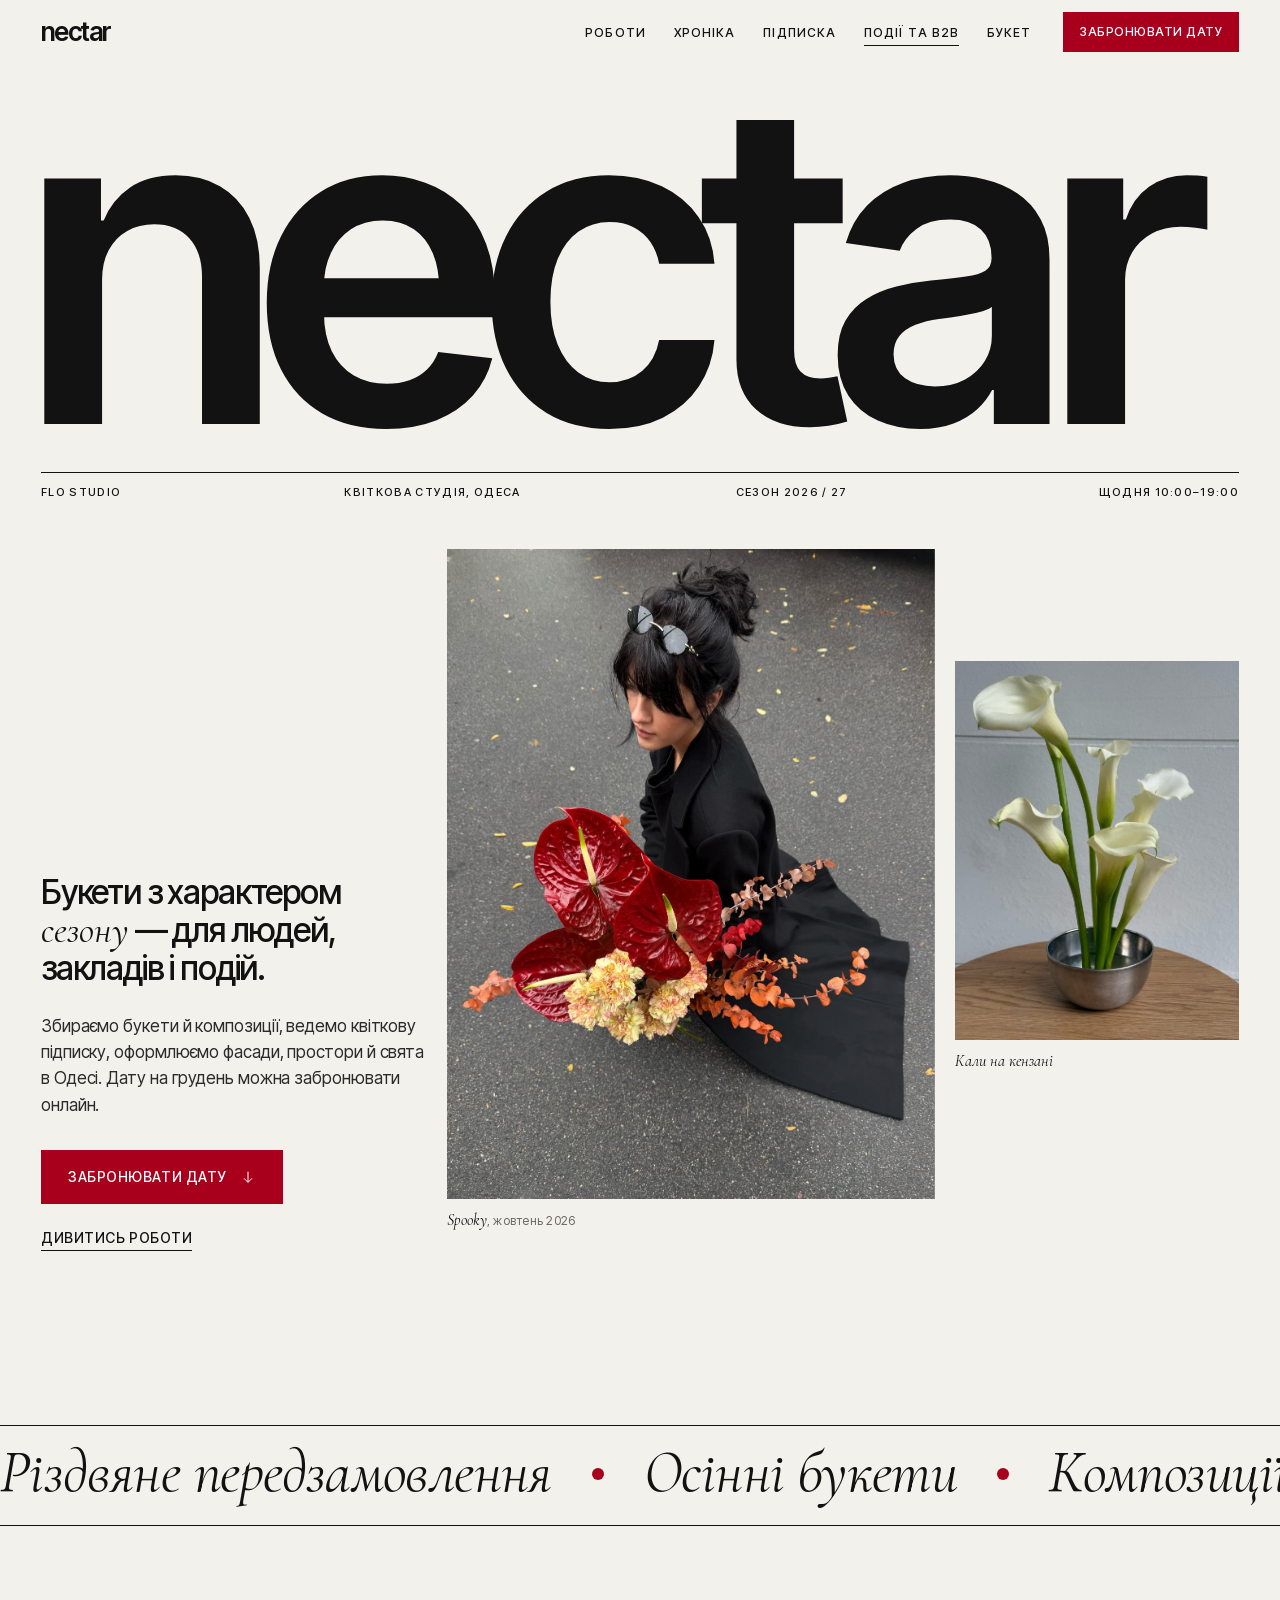
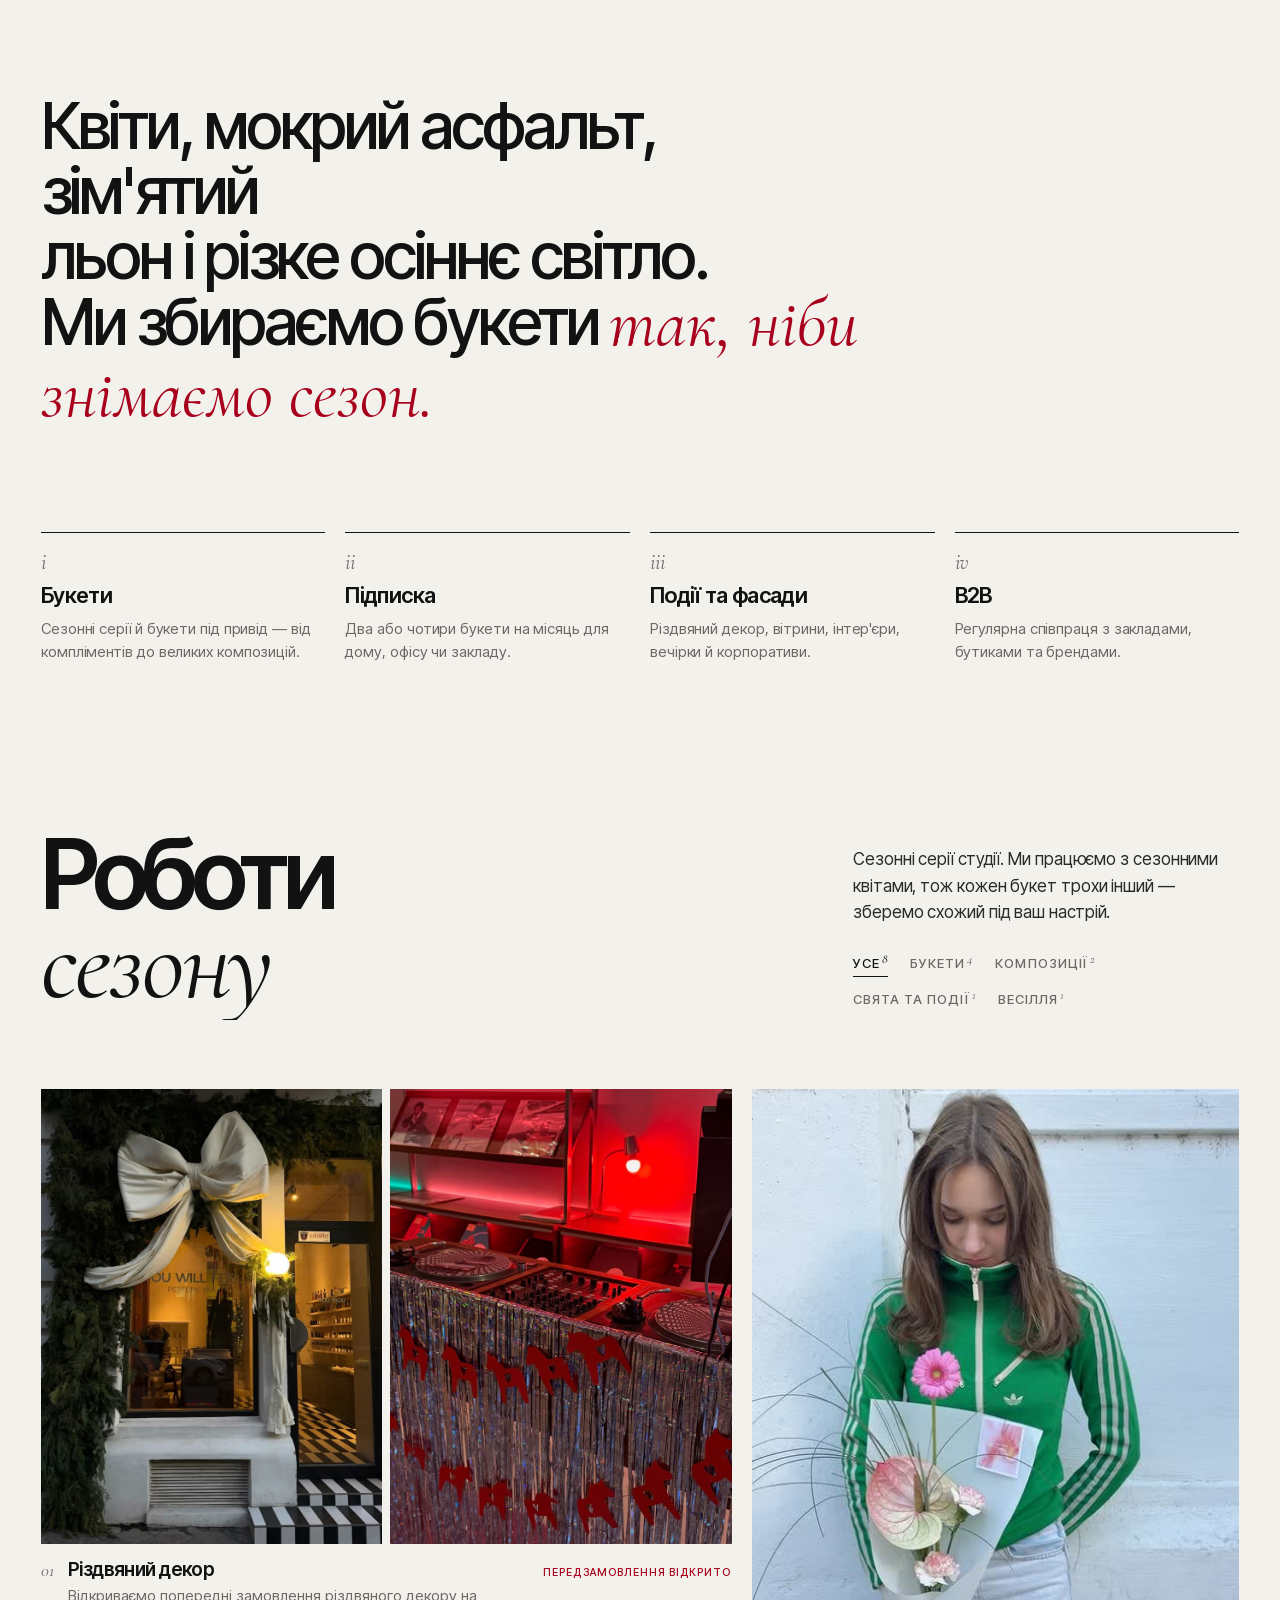
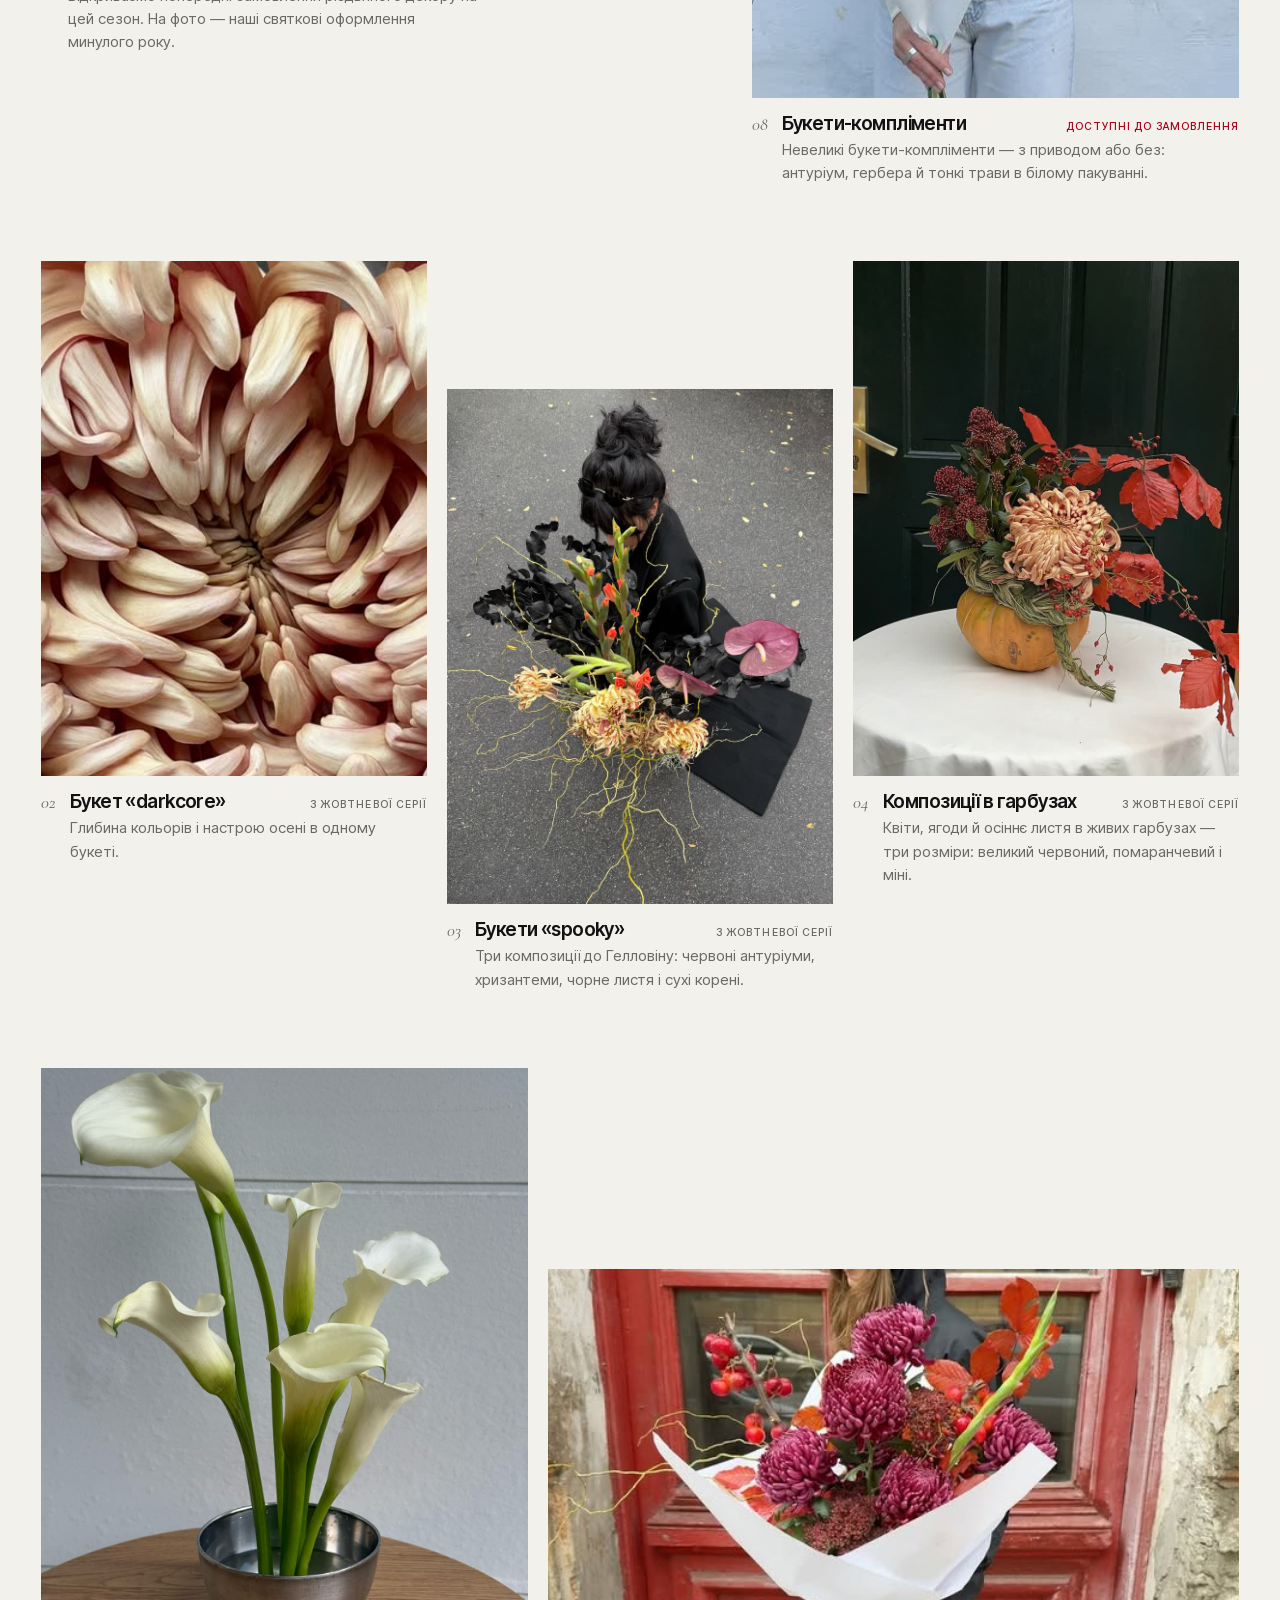
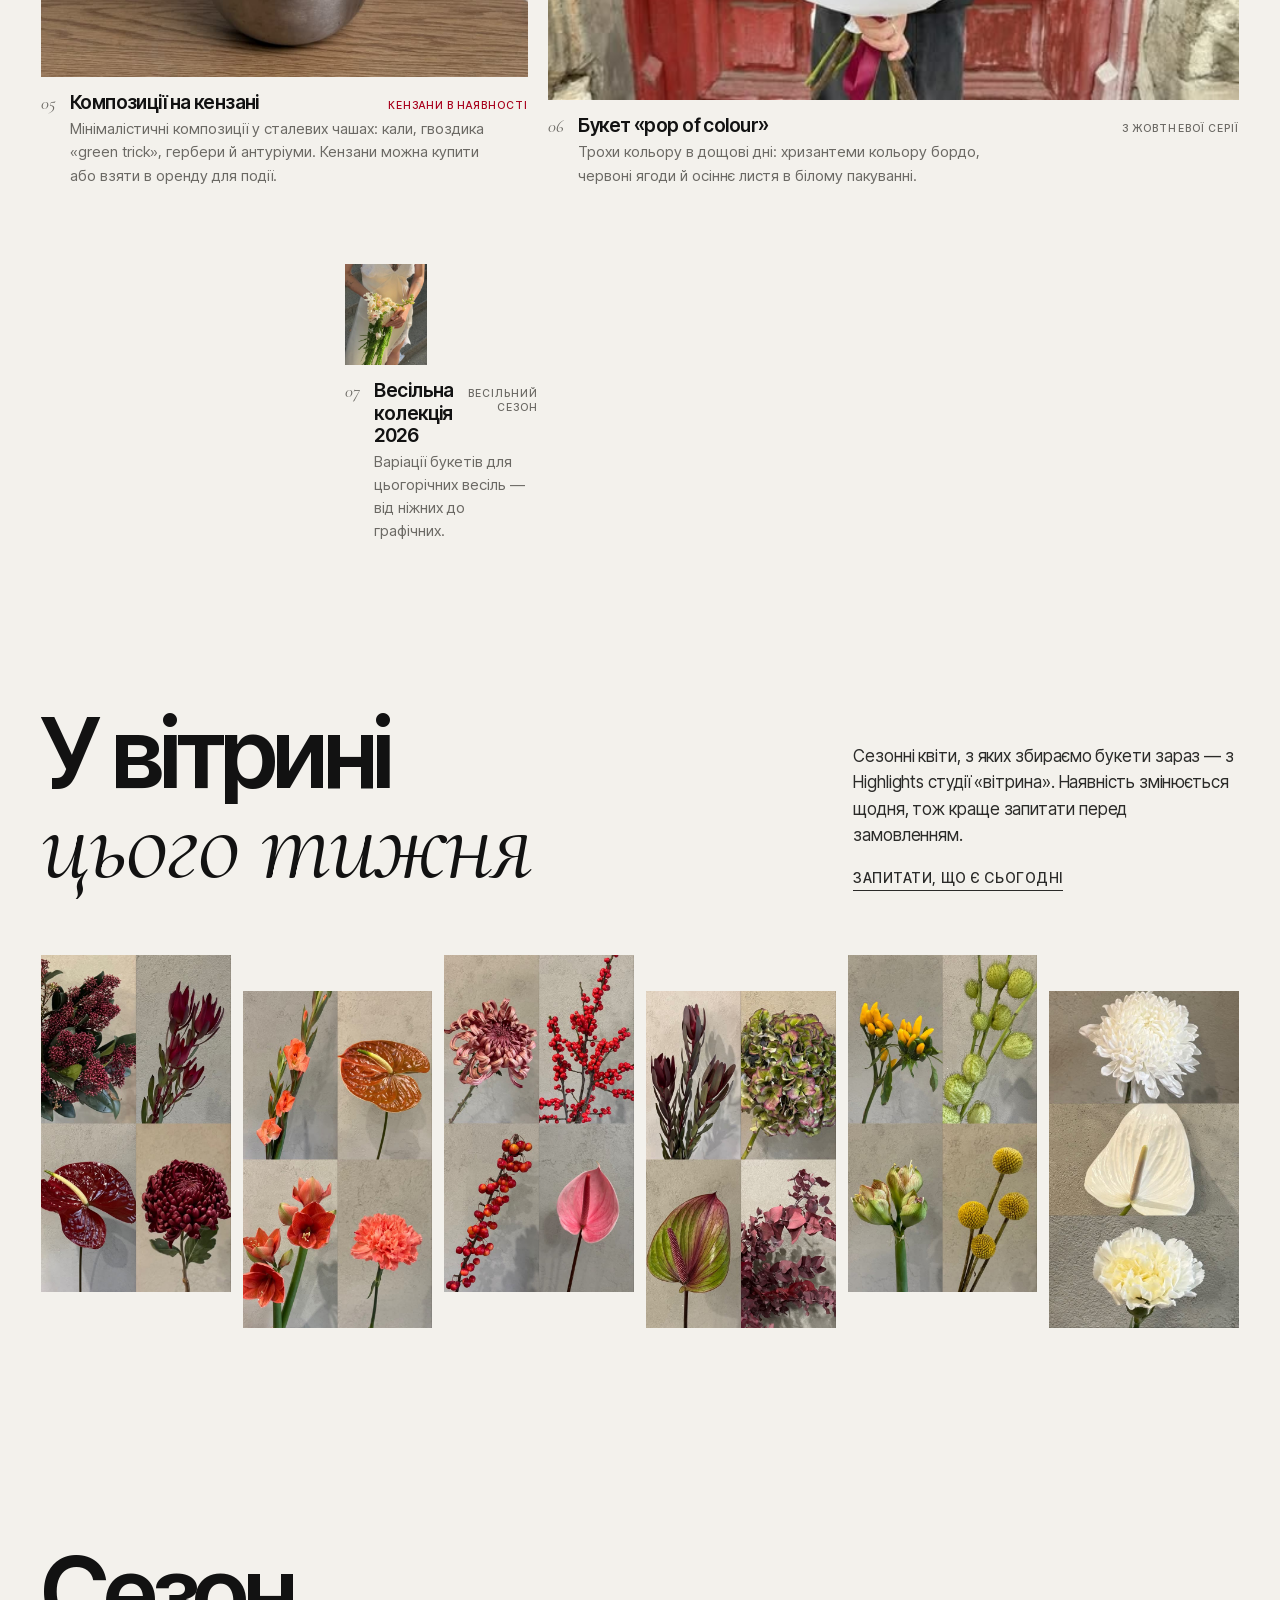
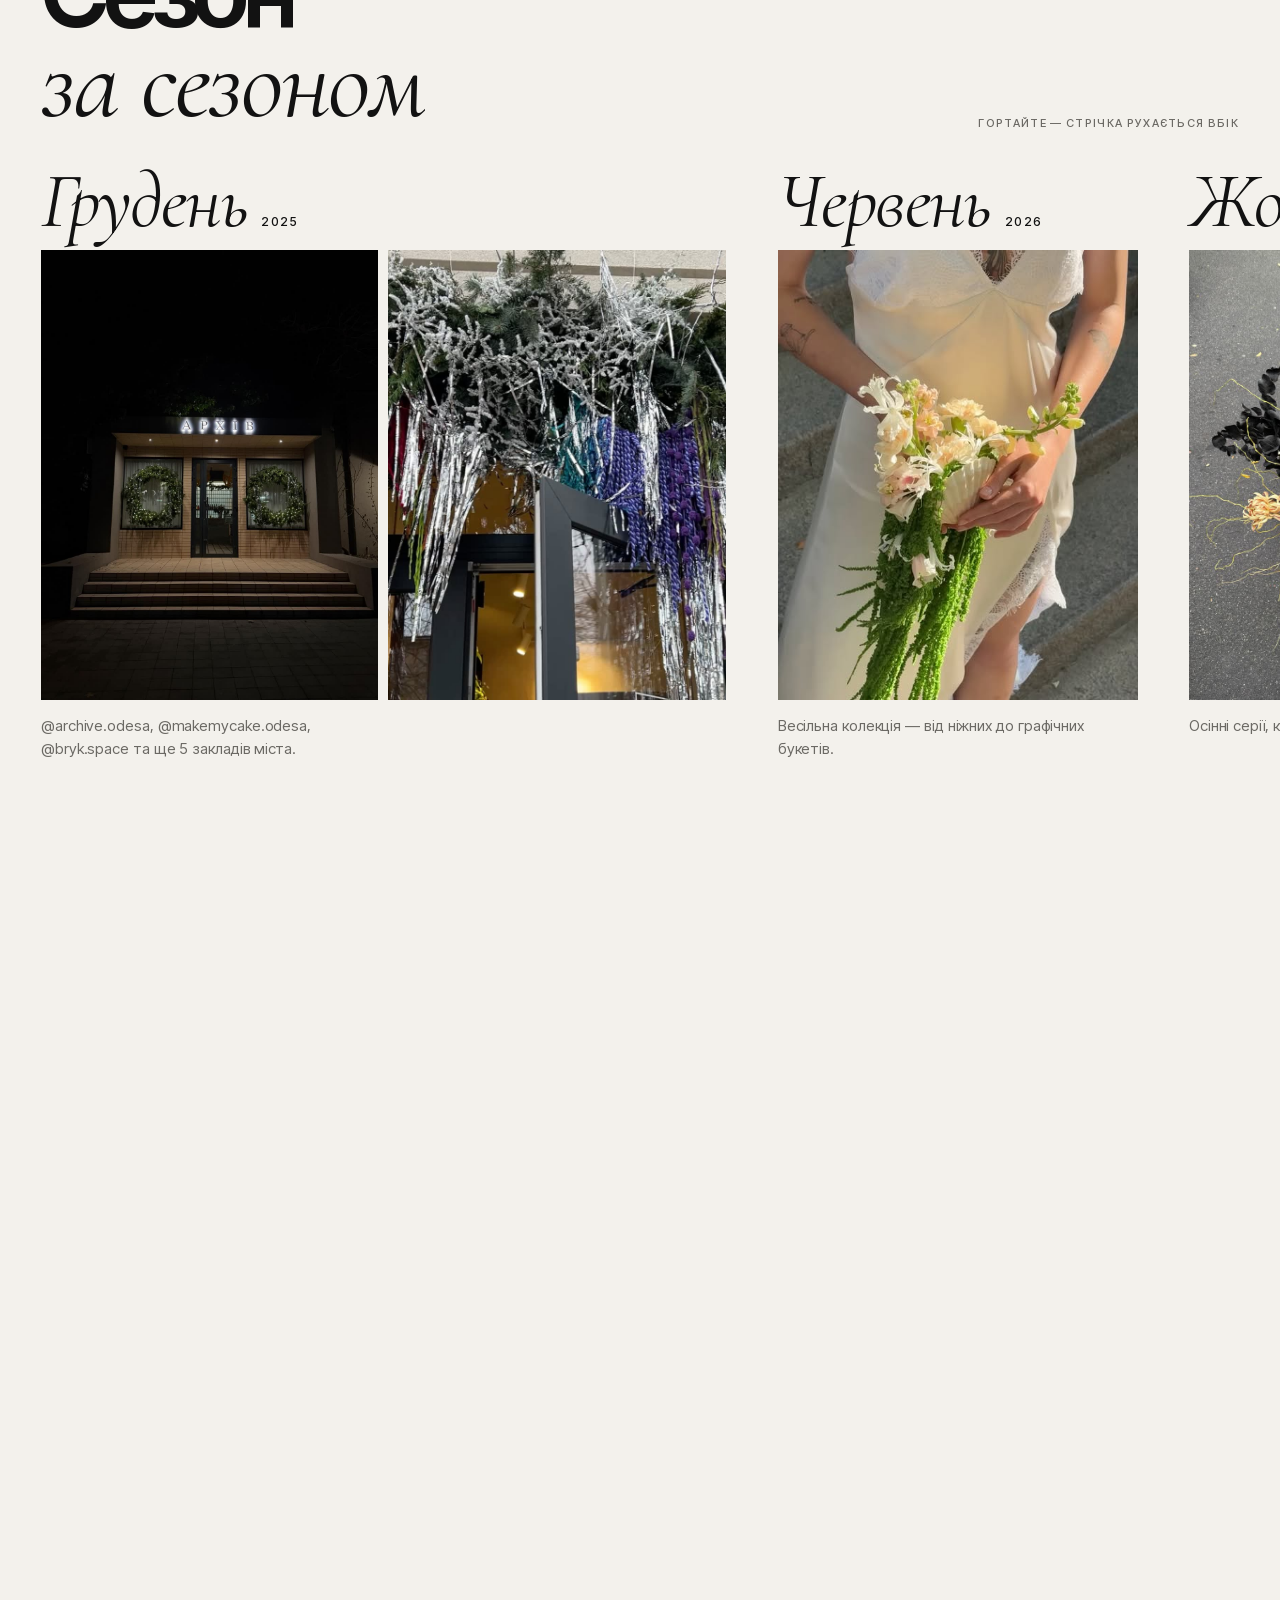
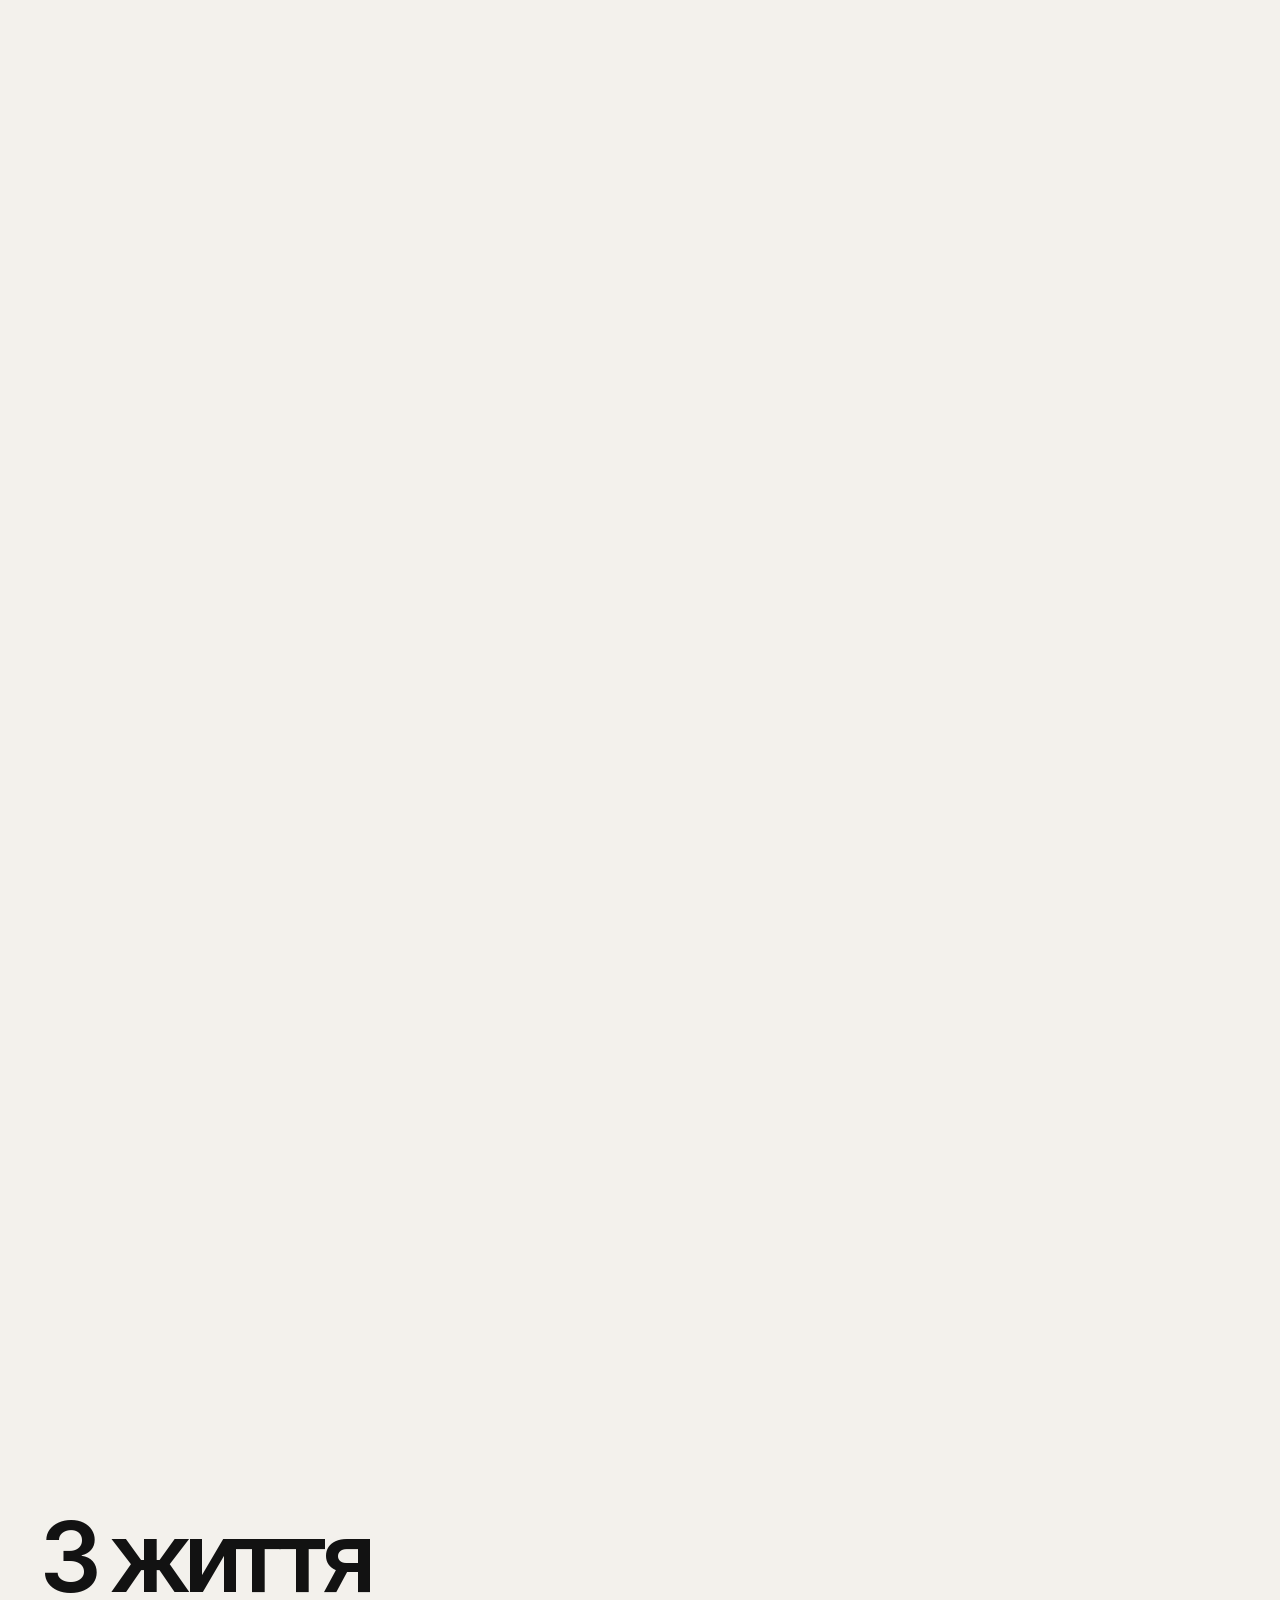
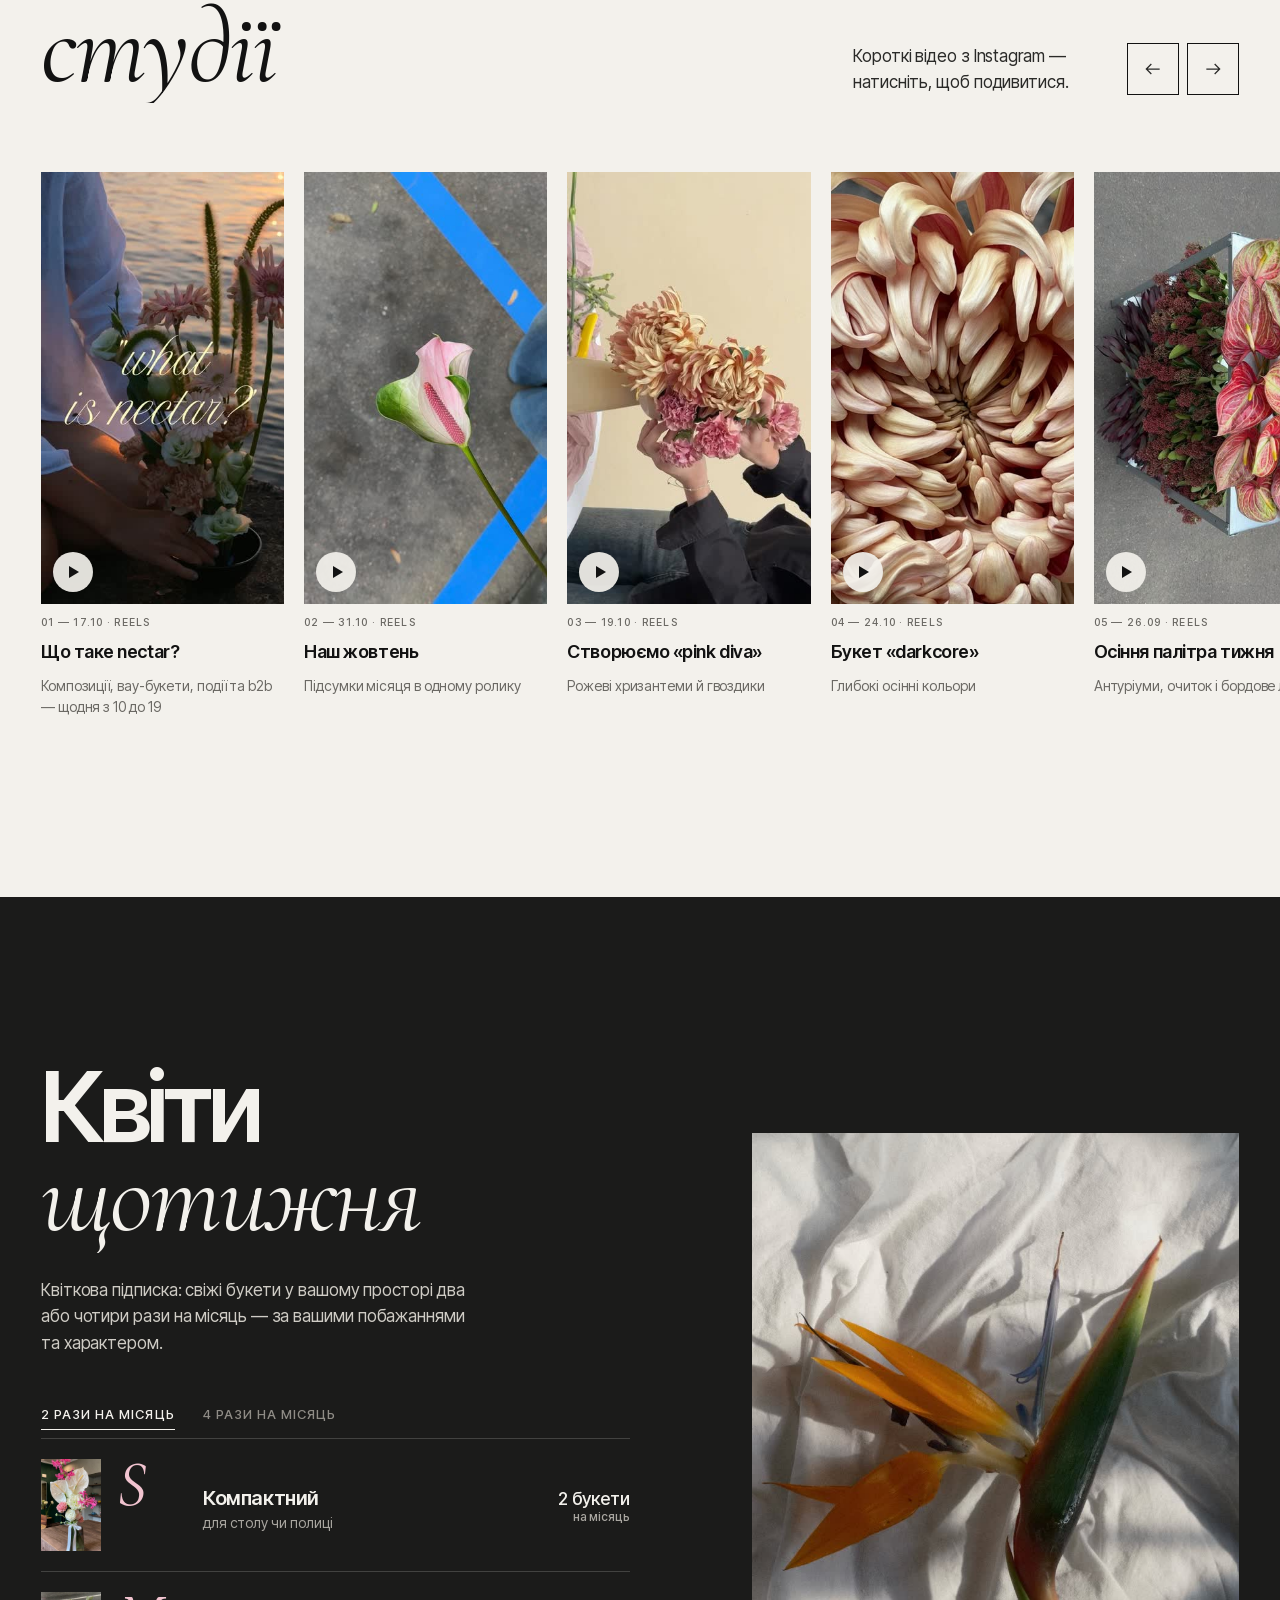
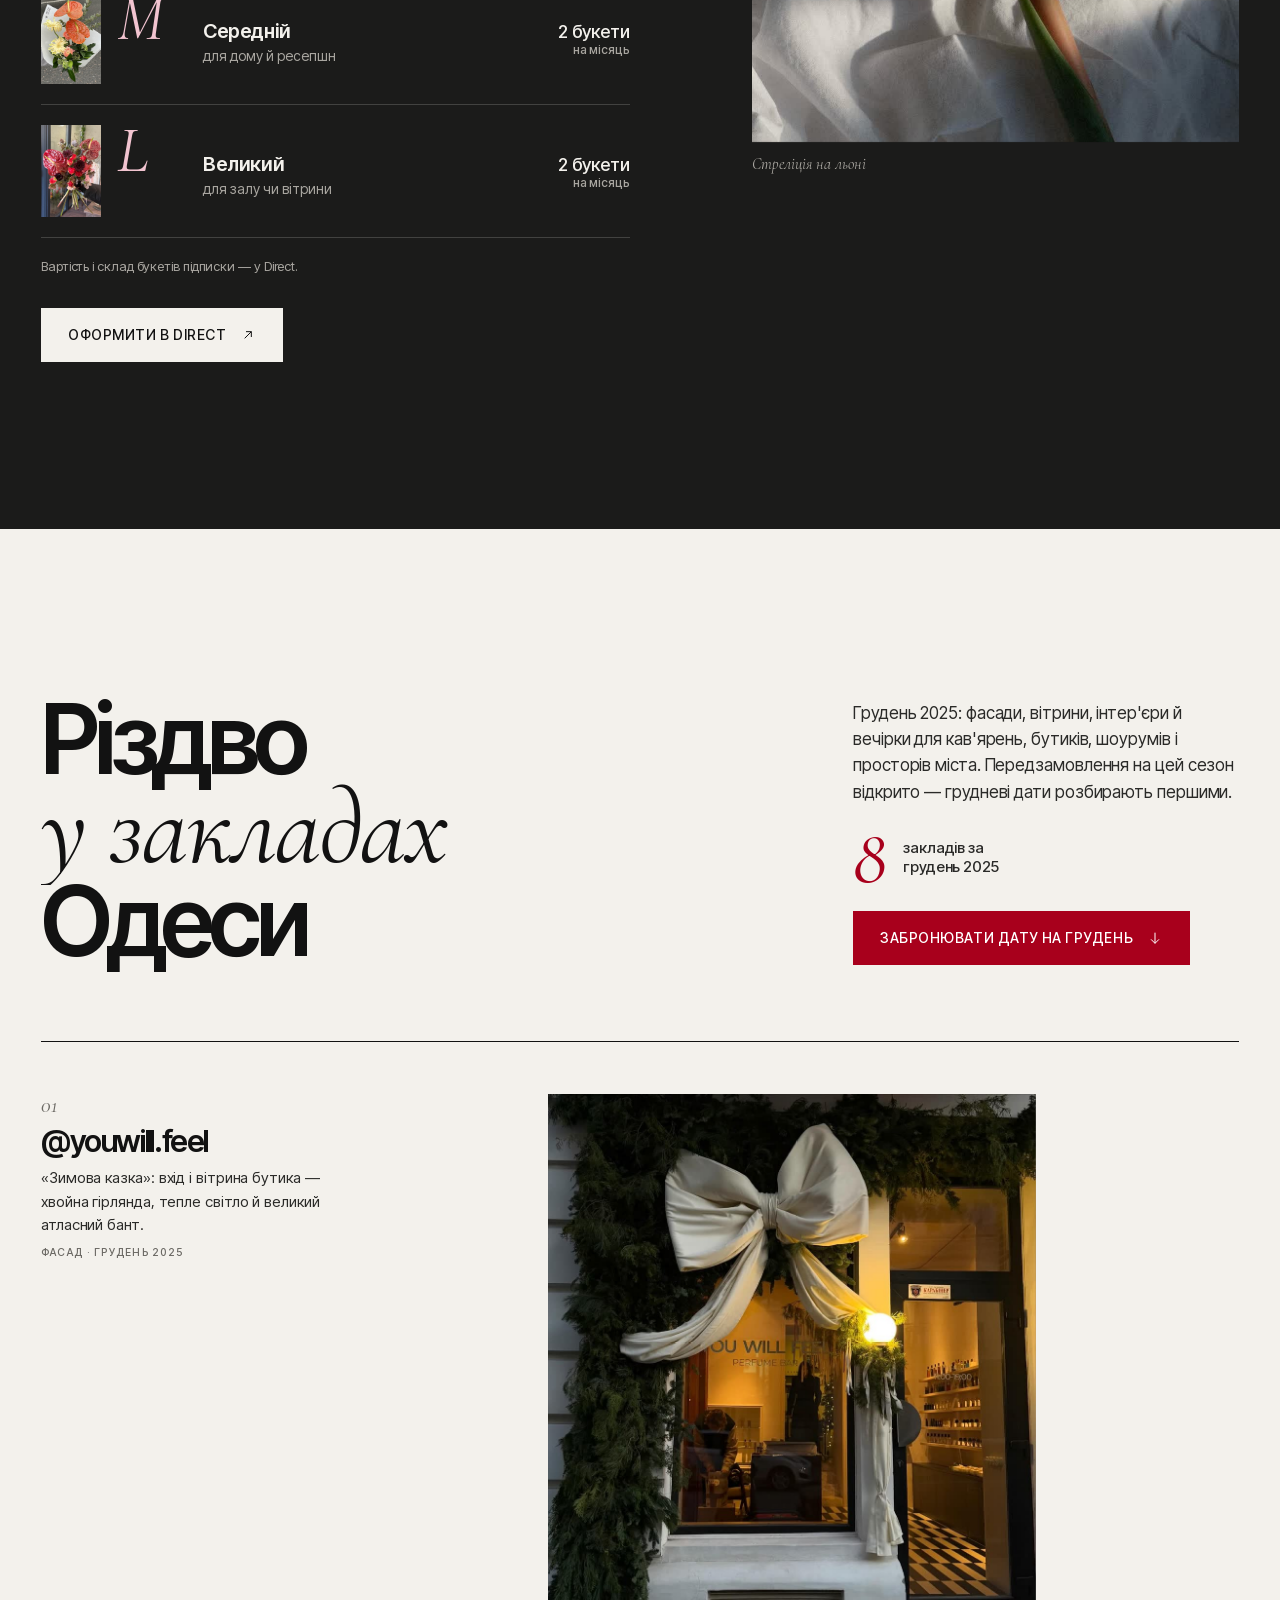
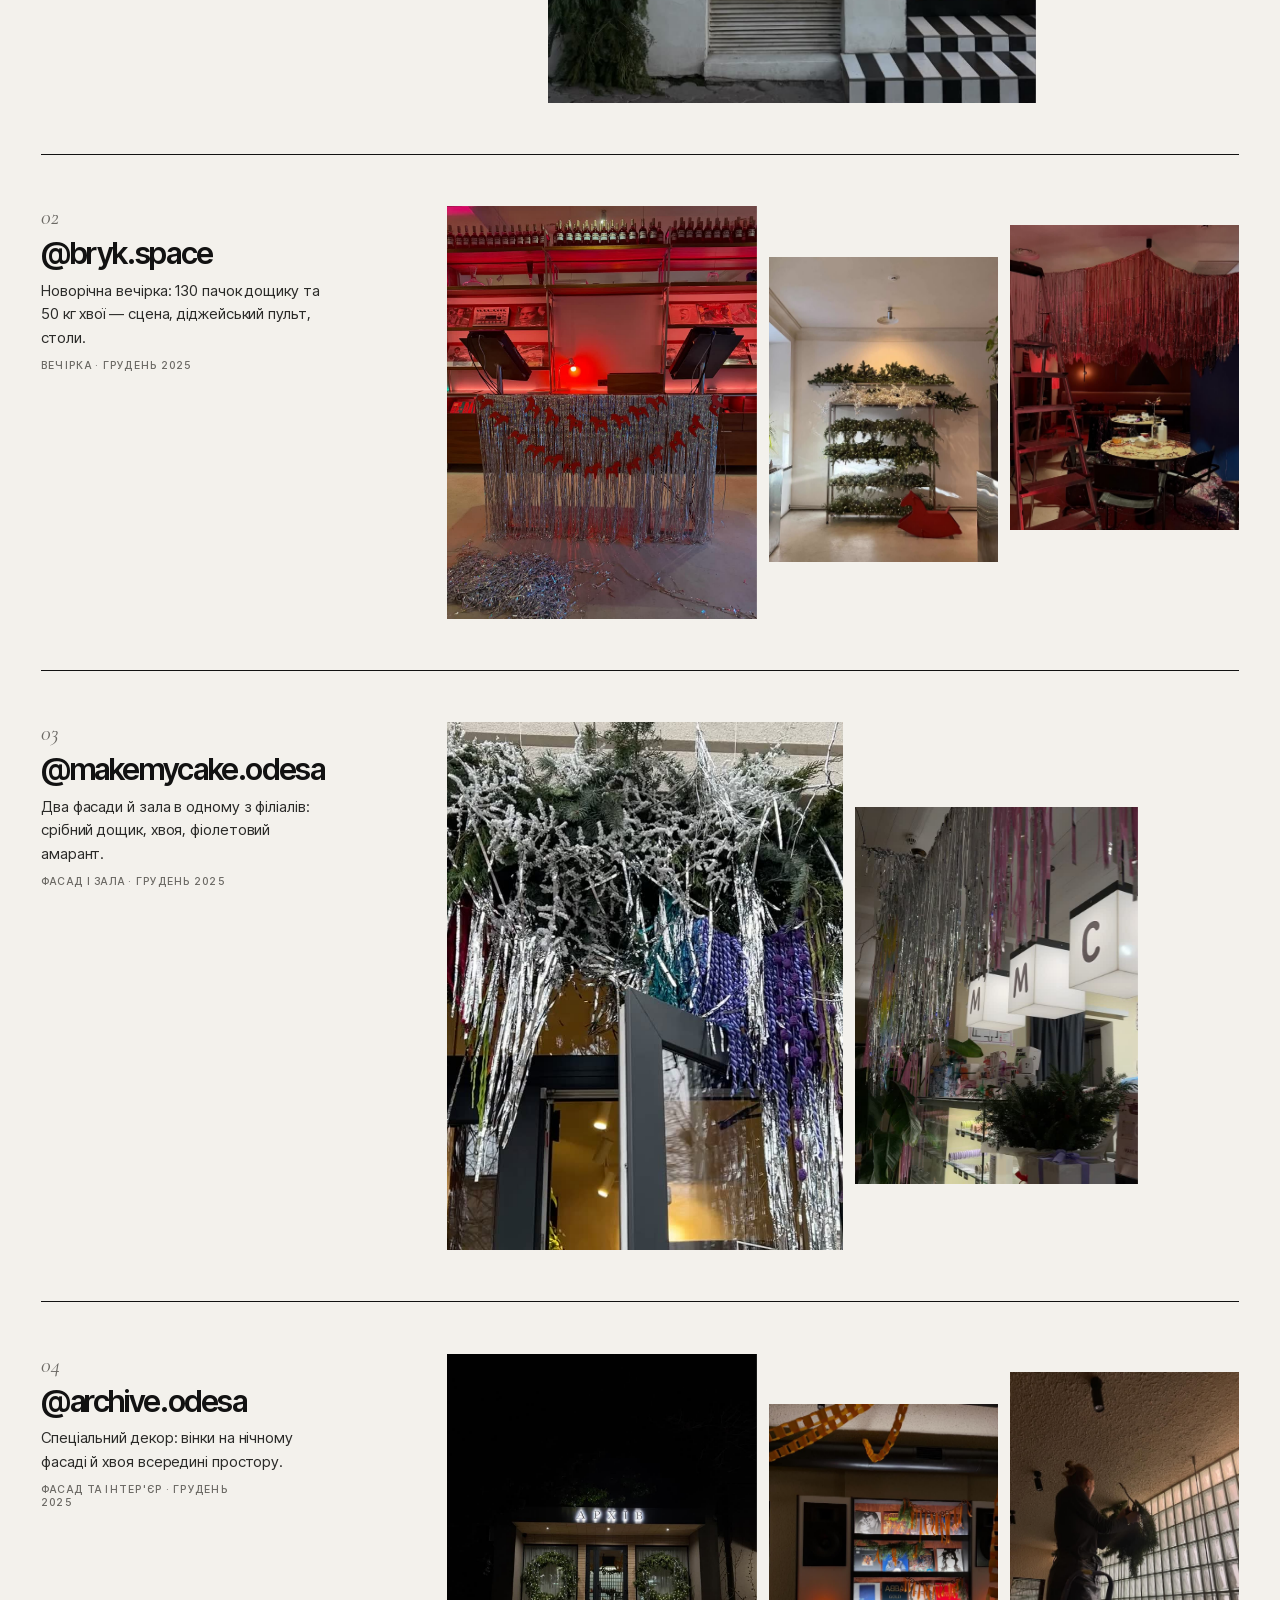
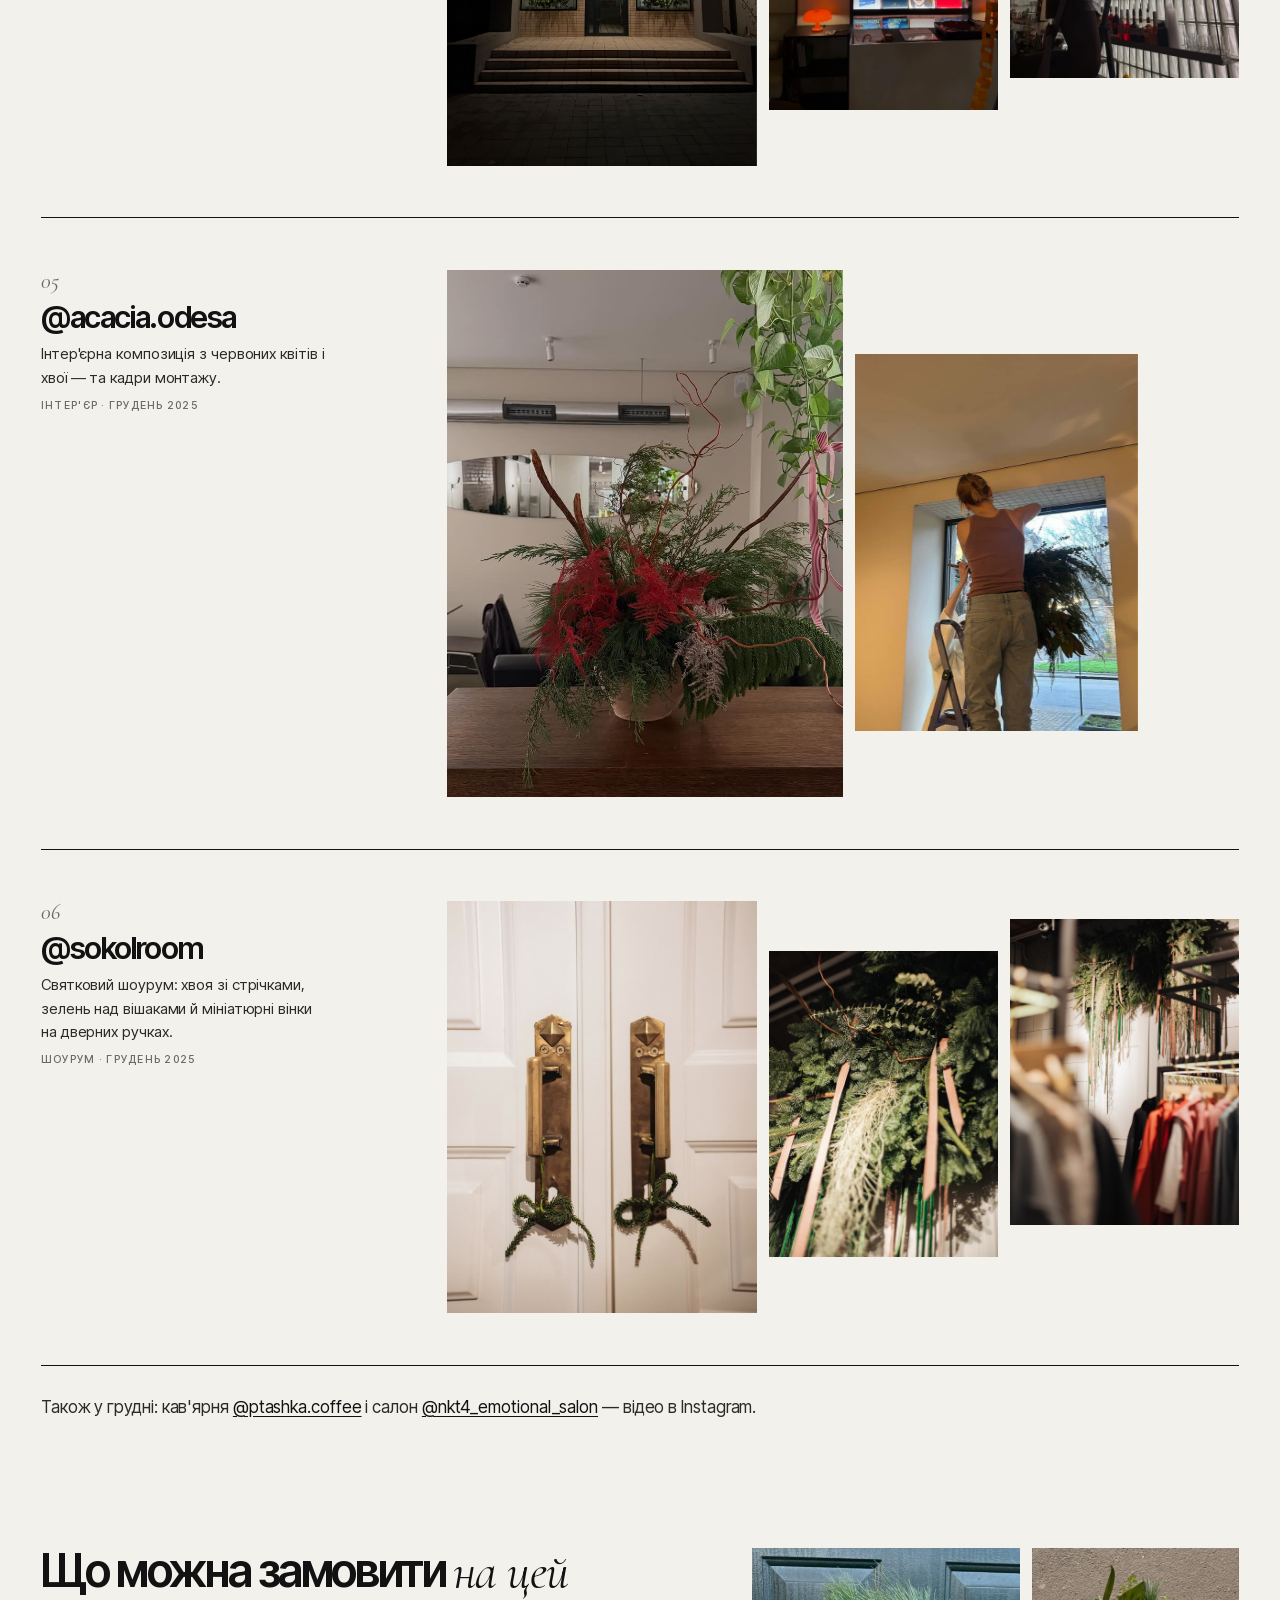
==== commit 4c2929ce: "Портфоліо грудня 2025 по закладах Одеси, вітрина, розміри підписки, B2B Фото й сторіс з Instagram ст" ====
--- a/index.html
+++ b/index.html
@@ -20,8 +20,8 @@
   <link rel="preload" href="assets/fonts/inter-tight-600-cyrillic.woff2" as="font" type="font/woff2" crossorigin>
   <link rel="preload" href="assets/fonts/cormorant-garamond-400i-cyrillic.woff2" as="font" type="font/woff2" crossorigin>
   <link rel="preload" as="image" href="assets/photos/spooky-1.jpg">
-  <link rel="stylesheet" href="assets/fonts/fonts.css?v=31">
-  <link rel="stylesheet" href="assets/css/style.css?v=31">
+  <link rel="stylesheet" href="assets/fonts/fonts.css?v=34">
+  <link rel="stylesheet" href="assets/css/style.css?v=34">
   <script>document.documentElement.classList.add('js')</script>
 </head>
 <body>
@@ -142,6 +142,18 @@
       </div>
     </section>
 
+    <!-- ===================== ВІТРИНА ===================== -->
+    <section class="vit wrap" aria-labelledby="vit-title">
+      <div class="vit__head">
+        <h2 class="sh__title" id="vit-title"><span class="ln"><span>У вітрині</span></span> <span class="ln"><span><em>цього тижня</em></span></span></h2>
+        <div class="vit__side">
+          <p class="rv">Сезонні квіти, з яких збираємо букети зараз — з Highlights студії «вітрина». Наявність змінюється щодня, тож краще запитати перед замовленням.</p>
+          <a class="lnk rv" href="https://ig.me/m/nectar.flostudio" target="_blank" rel="noopener" data-contact="direct">Запитати, що є сьогодні</a>
+        </div>
+      </div>
+      <ul class="vit__grid"><li class="rv"><img src="assets/photos/stories/vitryna-1.jpg" width="640" height="1138" loading="lazy" alt="Колаж квітів із вітрини: бордові протеї, гладіолуси та червоні антуріуми"></li><li class="rv"><img src="assets/photos/stories/vitryna-2.jpg" width="640" height="1138" loading="lazy" alt="Колаж квітів із вітрини: помаранчевий антуріум, хризантема, червоний ілекс"></li><li class="rv"><img src="assets/photos/stories/vitryna-3.jpg" width="640" height="1138" loading="lazy" alt="Колаж квітів із вітрини: гортензія, мініатюрні кали, ягоди"></li><li class="rv"><img src="assets/photos/stories/vitryna-4.jpg" width="640" height="1138" loading="lazy" alt="Колаж квітів із вітрини: білі хризантеми та білий антуріум"></li><li class="rv"><img src="assets/photos/stories/vitryna-5.jpg" width="640" height="1138" loading="lazy" alt="Колаж квітів із вітрини: рожеві й кремові сезонні квіти"></li><li class="rv"><img src="assets/photos/stories/vitryna-6.jpg" width="640" height="1138" loading="lazy" alt="Колаж квітів із вітрини: сезонна зелень і гілки"></li></ul>
+    </section>
+
     <!-- ===================== ХРОНІКА ===================== -->
     <section class="chron" id="chronicle" aria-labelledby="chron-title" data-chron>
       <div class="chron__sticky">
@@ -153,10 +165,10 @@
           <li class="chron__item">
             <p class="chron__when"><em>Грудень</em> 2025</p>
             <div class="chron__imgs">
-              <img src="assets/photos/xmas-1.jpg" width="800" height="1068" loading="lazy" alt="Фасад магазину з хвойною гірляндою та великим кремовим бантом">
-              <img src="assets/photos/xmas-3.jpg" width="800" height="1066" loading="lazy" alt="Декор вечірки: срібляста бахрома й червоні паперові конячки біля діджейського пульта">
-            </div>
-            <p class="chron__cap">Різдво в закладах Одеси: фасади, вітрини, декор вечірок.</p>
+              <img src="assets/photos/dec/archive-3.jpg" width="1000" height="1333" loading="lazy" alt="Нічний фасад «АРХІВ» із двома вінками">
+              <img src="assets/photos/dec/cake-2.jpg" width="720" height="958" loading="lazy" alt="Вхід кондитерської з аркою з хвої, срібного дощику й фіолетового амаранту">
+            </div>
+            <p class="chron__cap">@archive.odesa, @makemycake.odesa, @bryk.space та ще 5 закладів міста.</p>
           </li>
           <li class="chron__item">
             <p class="chron__when"><em>Червень</em> 2026</p>
@@ -227,27 +239,106 @@
       </div>
     </section>
 
-    <!-- ===================== ПОДІЇ / B2B ===================== -->
-    <section class="events wrap" id="events" aria-labelledby="events-title">
-      <figure class="events__img img-rv" data-speed="-0.04">
-        <img src="assets/photos/xmas-1.jpg" width="800" height="1068" loading="lazy" alt="Фасад магазину, оформлений хвойною гірляндою та великим кремовим бантом із атласу">
-        <figcaption><em>Грудень 2025</em> — фасад магазину</figcaption>
-      </figure>
-      <div class="events__body">
+    <!-- ===================== РІЗДВО У ЗАКЛАДАХ (портфоліо грудня 2025) ===================== -->
+    <section class="xmas" id="events" aria-labelledby="events-title">
+      <header class="sh wrap">
         <h2 class="sh__title" id="events-title"><span class="ln"><span>Різдво</span></span> <span class="ln"><span><em>у закладах</em></span></span> <span class="ln"><span>Одеси</span></span></h2>
-        <p class="events__lead rv">Оформлюємо фасади, вітрини, інтер'єри й події, працюємо з бізнесом. Передзамовлення різдвяного декору відкрито — грудневі дати розбирають швидко.</p>
-        <ol class="index">
-          <li class="rv"><span class="num">01</span><span class="index__t">Різдвяні вінки</span><span class="index__d">двері, вітрини, столи</span></li>
-          <li class="rv"><span class="num">02</span><span class="index__t">Хвоя: композиції й конструкції</span><span class="index__d">від настільних до інсталяцій</span></li>
-          <li class="rv"><span class="num">03</span><span class="index__t">Фасади та простори</span><span class="index__d">вхід, вітрина, інтер'єр</span></li>
-          <li class="rv"><span class="num">04</span><span class="index__t">Корпоративи та B2B</span><span class="index__d">заклади, бутики, бренди</span></li>
-          <li class="rv"><span class="num">05</span><span class="index__t">Весілля та події</span><span class="index__d">букети й декор</span></li>
-        </ol>
-        <a class="btn btn--red" href="#booking">Забронювати дату на грудень <svg class="i" aria-hidden="true"><use href="#arrow-down"/></svg></a>
-        <figure class="events__small img-rv">
-          <img src="assets/photos/xmas-3.jpg" width="800" height="1066" loading="lazy" alt="Діджейський пульт, прикрашений сріблястою бахромою та червоними паперовими конячками, у червоному світлі">
-          <figcaption><em>Декор вечірки</em>, грудень 2025</figcaption>
-        </figure>
+        <div class="sh__side">
+          <p class="rv">Грудень 2025: фасади, вітрини, інтер'єри й вечірки для кав'ярень, бутиків, шоурумів і просторів міста. Передзамовлення на цей сезон відкрито — грудневі дати розбирають першими.</p>
+          <p class="xmas__stat rv"><b>8</b><span>закладів за грудень 2025</span></p>
+          <a class="btn btn--red rv" href="#booking">Забронювати дату на грудень <svg class="i" aria-hidden="true"><use href="#arrow-down"/></svg></a>
+        </div>
+      </header>
+      <div class="cases wrap">
+          <article class="case case--a">
+            <div class="case__text">
+              <span class="num">01</span>
+              <h3><a href="https://www.instagram.com/youwill.feel/" target="_blank" rel="noopener">@youwill.feel</a></h3>
+              <p>«Зимова казка»: вхід і вітрина бутика — хвойна гірлянда, тепле світло й великий атласний бант.</p>
+              <p class="case__tag">фасад · грудень 2025</p>
+            </div>
+            <div class="case__imgs"><figure class="img-rv "><img src="assets/photos/dec/youwill-1.jpg" width="1000" height="1250" loading="lazy" alt="Фасад бутика з хвойною гірляндою та великим кремовим атласним бантом над входом"></figure></div>
+          </article>
+          <article class="case case--b">
+            <div class="case__text">
+              <span class="num">02</span>
+              <h3><a href="https://www.instagram.com/bryk.space/" target="_blank" rel="noopener">@bryk.space</a></h3>
+              <p>Новорічна вечірка: 130 пачок дощику та 50 кг хвої — сцена, діджейський пульт, столи.</p>
+              <p class="case__tag">вечірка · грудень 2025</p>
+            </div>
+            <div class="case__imgs"><figure class="img-rv "><img src="assets/photos/dec/bryk-2.jpg" width="1000" height="1333" loading="lazy" alt="Діджейський пульт у червоному світлі, обвитий сріблястою бахромою з червоними паперовими конячками"></figure><figure class="img-rv "><img src="assets/photos/dec/bryk-1.jpg" width="1000" height="1333" loading="lazy" alt="Сталевий стелаж, повністю заповнений хвоєю та сріблястими гілками"></figure><figure class="img-rv "><img src="assets/photos/dec/bryk-3.jpg" width="1000" height="1333" loading="lazy" alt="Зала зі стелею з червоної бахроми та столами"></figure></div>
+          </article>
+          <article class="case case--c">
+            <div class="case__text">
+              <span class="num">03</span>
+              <h3><a href="https://www.instagram.com/makemycake.odesa/" target="_blank" rel="noopener">@makemycake.odesa</a></h3>
+              <p>Два фасади й зала в одному з філіалів: срібний дощик, хвоя, фіолетовий амарант.</p>
+              <p class="case__tag">фасад і зала · грудень 2025</p>
+            </div>
+            <div class="case__imgs"><figure class="img-rv "><img src="assets/photos/dec/cake-2.jpg" width="720" height="958" loading="lazy" alt="Вхід кондитерської: арка з хвої, срібного дощику й фіолетового амаранту"></figure><figure class="img-rv "><img src="assets/photos/dec/cake-3.jpg" width="720" height="958" loading="lazy" alt="Зала з літерами-світильниками та завісою зі срібного дощику"></figure></div>
+          </article>
+          <article class="case case--b">
+            <div class="case__text">
+              <span class="num">04</span>
+              <h3><a href="https://www.instagram.com/archive.odesa/" target="_blank" rel="noopener">@archive.odesa</a></h3>
+              <p>Спеціальний декор: вінки на нічному фасаді й хвоя всередині простору.</p>
+              <p class="case__tag">фасад та інтер'єр · грудень 2025</p>
+            </div>
+            <div class="case__imgs"><figure class="img-rv "><img src="assets/photos/dec/archive-3.jpg" width="1000" height="1333" loading="lazy" alt="Нічний фасад з вивіскою «АРХІВ» і двома вінками на вікнах"></figure><figure class="img-rv "><img src="assets/photos/dec/archive-1.jpg" width="1000" height="1333" loading="lazy" alt="Інтер'єр магазину з платівками та журналами, прикрашений хвоєю"></figure><figure class="img-rv "><img src="assets/photos/dec/archive-2.jpg" width="1000" height="1333" loading="lazy" alt="Флористка закріплює хвойний декор на скляній стіні"></figure></div>
+          </article>
+          <article class="case case--c">
+            <div class="case__text">
+              <span class="num">05</span>
+              <h3><a href="https://www.instagram.com/acacia.odesa/" target="_blank" rel="noopener">@acacia.odesa</a></h3>
+              <p>Інтер'єрна композиція з червоних квітів і хвої — та кадри монтажу.</p>
+              <p class="case__tag">інтер'єр · грудень 2025</p>
+            </div>
+            <div class="case__imgs"><figure class="img-rv "><img src="assets/photos/dec/acacia-1.jpg" width="1000" height="1000" loading="lazy" alt="Велика композиція з червоних квітів і хвої на столі в світлому інтер'єрі"></figure><figure class="img-rv "><img src="assets/photos/dec/acacia-2.jpg" width="960" height="960" loading="lazy" alt="Флористка на драбині встановлює хвою біля вікна"></figure></div>
+          </article>
+          <article class="case case--b">
+            <div class="case__text">
+              <span class="num">06</span>
+              <h3><a href="https://www.instagram.com/sokolroom/" target="_blank" rel="noopener">@sokolroom</a></h3>
+              <p>Святковий шоурум: хвоя зі стрічками, зелень над вішаками й мініатюрні вінки на дверних ручках.</p>
+              <p class="case__tag">шоурум · грудень 2025</p>
+            </div>
+            <div class="case__imgs"><figure class="img-rv "><img src="assets/photos/dec/sokol-3.jpg" width="1000" height="1333" loading="lazy" alt="Мініатюрні вінки з хвої на латунних ручках білих дверей"></figure><figure class="img-rv "><img src="assets/photos/dec/sokol-1.jpg" width="1000" height="1333" loading="lazy" alt="Хвойна гірлянда зі звисаючими рожевими стрічками"></figure><figure class="img-rv "><img src="assets/photos/dec/sokol-2.jpg" width="1000" height="1333" loading="lazy" alt="Вішаки з одягом під гірляндою з зелені"></figure></div>
+          </article>
+        <p class="cases__more rv">Також у грудні: кав'ярня <a href="https://www.instagram.com/reel/DSKV-U5iFXr/" target="_blank" rel="noopener">@ptashka.coffee</a> і салон <a href="https://www.instagram.com/reel/DSFD0CNjbe2/" target="_blank" rel="noopener">@nkt4_emotional_salon</a> — відео в Instagram.</p>
+      </div>
+
+      <div class="offer wrap">
+        <div class="offer__text">
+          <h3 class="offer__title">Що можна замовити <em>на цей сезон</em></h3>
+          <ol class="index">
+            <li class="rv"><span class="num">01</span><span class="index__t">Фасади й вітрини</span><span class="index__d">гірлянди з хвої, банти, вінки, дощик, світло</span></li>
+            <li class="rv"><span class="num">02</span><span class="index__t">Інтер'єри та інсталяції</span><span class="index__d">зали, бари, ресепшн, стелажі з хвої</span></li>
+            <li class="rv"><span class="num">03</span><span class="index__t">Вечірки й корпоративи</span><span class="index__d">сцена, столи, фотозона</span></li>
+            <li class="rv"><span class="num">04</span><span class="index__t">Вінки S / M / L</span><span class="index__d">кожен в єдиному екземплярі</span></li>
+            <li class="rv"><span class="num">05</span><span class="index__t">Інтер'єрні хвойні композиції</span><span class="index__d">тримають вигляд щонайменше 3 тижні</span></li>
+          </ol>
+          <div class="offer__cta rv">
+            <a class="btn btn--ink" href="#booking">Обрати дату монтажу <svg class="i" aria-hidden="true"><use href="#arrow-down"/></svg></a>
+            <a class="lnk" href="#booking" data-book-service="wreath">Замовити вінок</a>
+          </div>
+        </div>
+        <div class="offer__imgs">
+          <figure class="img-rv offer__a"><img src="assets/photos/dec/wreath-b.jpg" width="1000" height="1250" loading="lazy" alt="Хвойний вінок із червоними ягодами й рожевим евкаліптом на темно-зелених дверях"><figcaption><em>Вінки</em>, листопад 2025</figcaption></figure>
+          <figure class="img-rv offer__b"><img src="assets/photos/dec/wreath-a.jpg" width="1000" height="1250" loading="lazy" alt="Невеликий вінок із хвої та сріблястих гілок на асфальті"></figure>
+          <figure class="img-rv offer__c"><img src="assets/photos/dec/pine-1.jpg" width="1000" height="1333" loading="lazy" alt="Вхідні двері з хвойною композицією й білими гілками під кованим ліхтарем"><figcaption><em>Хвоя для входу</em></figcaption></figure>
+        </div>
+      </div>
+
+      <div class="b2b wrap">
+        <header class="b2b__head">
+          <h3 class="offer__title">Для закладів — <em>круглий рік</em></h3>
+          <p class="rv">Регулярні композиції для кав'ярень, бістро й апартаментів — до свят, подій або щотижня.</p>
+        </header>
+        <div class="b2b__grid">
+          <figure class="img-rv "><img src="assets/photos/dec/loulou-1.jpg" width="1000" height="1331" loading="lazy" alt="Велика композиція із соняшників у глиняній вазі на барній стійці"><figcaption><em>@loulou.bistrot</em>, День Незалежності</figcaption></figure>
+          <figure class="img-rv "><img src="assets/photos/dec/fitz-1.jpg" width="1000" height="1333" loading="lazy" alt="Композиція з антуріумів, амаранту й зелені біля темно-зелених дверей"><figcaption><em>@fitz.odesa</em></figcaption></figure>
+          <figure class="img-rv "><img src="assets/photos/dec/seasky-1.jpg" width="1000" height="1333" loading="lazy" alt="Червона композиція на кухонному острові в світлих апартаментах"><figcaption><em>@sea.sky.apartments</em></figcaption></figure>
+        </div>
       </div>
     </section>
 
@@ -460,8 +551,8 @@
     </div>
   </dialog>
 
-  <script src="assets/js/data.js?v=31"></script>
-  <script src="assets/js/main.js?v=31"></script>
-  <script src="assets/js/booking.js?v=31"></script>
+  <script src="assets/js/data.js?v=34"></script>
+  <script src="assets/js/main.js?v=34"></script>
+  <script src="assets/js/booking.js?v=34"></script>
 </body>
 </html>
--- a/assets/css/style.css
+++ b/assets/css/style.css
@@ -500,7 +500,7 @@
 .ft__links a { text-decoration: none; background: linear-gradient(currentColor, currentColor) 0 100% / 0 1px no-repeat; transition: background-size .5s var(--ease); }
 .ft__links a:hover { background-size: 100% 1px; }
 .ft__seller p { font-size: 13px; color: var(--stone); }
-.ft__word { margin: clamp(40px, 6vw, 96px) 0 0; padding: 0 var(--m); font: 600 clamp(96px, 27.4vw, 470px)/.76 var(--sans); letter-spacing: -.075em; text-align: center; overflow: hidden; }
+.ft__word { max-width: var(--max); margin: clamp(40px, 6vw, 96px) auto 0; padding: 0 var(--m); font: 600 clamp(96px, 24vw, 470px)/.78 var(--sans); letter-spacing: -.055em; white-space: nowrap; overflow: hidden; }
 .ft__bottom { display: flex; flex-wrap: wrap; justify-content: space-between; gap: 8px 24px; padding-top: 18px; padding-bottom: 24px; font-size: 12px; color: var(--stone); }
 
 /* ---------- курсор «Дивитись» ---------- */
@@ -625,3 +625,95 @@
   .js .img-rv .img-clip img { transform: none; }
   .marq__track { animation: none; flex-wrap: wrap; white-space: normal; padding-inline: var(--m); }
 }
+
+/* ==========================================================================
+   Портфоліо грудня 2025, пропозиція сезону, B2B, вітрина (матеріали з Instagram)
+   ========================================================================== */
+.xmas { margin-top: var(--sec); }
+.xmas__stat { display: flex; align-items: center; gap: 16px; }
+.xmas__stat b { font: italic 400 clamp(64px, 6vw, 104px)/.8 var(--serif); color: var(--red); }
+.xmas__stat span { font: 500 15px/1.25 var(--sans); max-width: 14ch; }
+.xmas .sh__side .btn { justify-self: start; }
+
+.cases { display: grid; }
+.case { display: grid; grid-template-columns: repeat(12, minmax(0, 1fr)); gap: 20px; padding: clamp(28px, 4vw, 56px) 0; border-top: 1px solid var(--ink); }
+.case__text { grid-column: 1 / 4; align-self: start; position: sticky; top: calc(var(--hd) + 24px); display: grid; gap: 10px; }
+.case__text .num { font-size: 22px; }
+.case__text h3 { font: 600 clamp(24px, 2.4vw, 38px)/1 var(--sans); letter-spacing: -.045em; overflow-wrap: anywhere; }
+.case__text h3 a { text-decoration: none; background: linear-gradient(var(--red), var(--red)) 0 100% / 0 2px no-repeat; transition: background-size .6s var(--ease), color .4s; }
+.case__text h3 a:hover { color: var(--red); background-size: 100% 2px; }
+.case__text p { color: var(--ink-2); max-width: 32ch; font-size: 15px; }
+.case__text .case__tag { font: 500 10.5px/1.3 var(--sans); letter-spacing: .12em; text-transform: uppercase; color: var(--stone); }
+.case__imgs { grid-column: 5 / 13; display: grid; gap: 12px; align-items: start; }
+.case__imgs img { width: 100%; aspect-ratio: 3 / 4; object-fit: cover; }
+.case--a .case__imgs { grid-column: 6 / 11; }
+.case--a .case__imgs img { aspect-ratio: 4 / 5; }
+.case--b .case__imgs { grid-template-columns: 1.35fr 1fr 1fr; }
+.case--b .case__imgs figure:nth-child(2) { margin-top: 22%; }
+.case--b .case__imgs figure:nth-child(3) { margin-top: 8%; }
+.case--c .case__imgs { grid-template-columns: 1.4fr 1fr; grid-column: 5 / 12; }
+.case--c .case__imgs figure:nth-child(2) { margin-top: 30%; }
+.cases__more { padding: 28px 0 0; border-top: 1px solid var(--ink); color: var(--ink-2); }
+.cases__more a { color: var(--ink); text-underline-offset: 3px; }
+
+.offer { display: grid; grid-template-columns: repeat(12, minmax(0, 1fr)); gap: 20px; margin-top: clamp(80px, 10vw, 160px); align-items: start; }
+.offer__text { grid-column: 1 / 7; }
+.offer__title { font: 600 clamp(34px, 3.6vw, 60px)/.95 var(--sans); letter-spacing: -.05em; margin-bottom: 32px; }
+.offer__title em { font-size: 1.08em; letter-spacing: -.02em; }
+.offer .index { margin-bottom: 32px; }
+.offer__cta { display: flex; flex-wrap: wrap; align-items: center; gap: 18px 28px; }
+.offer__imgs { grid-column: 8 / 13; display: grid; grid-template-columns: 1.3fr 1fr; gap: 12px; }
+.offer__imgs img { width: 100%; object-fit: cover; }
+.offer__a { grid-row: span 2; }
+.offer__a img { aspect-ratio: 4 / 5; }
+.offer__b img { aspect-ratio: 1 / 1; }
+.offer__c img { aspect-ratio: 3 / 4; }
+
+.b2b { margin-top: clamp(80px, 10vw, 160px); }
+.b2b__head { display: grid; grid-template-columns: repeat(12, minmax(0, 1fr)); gap: 20px; align-items: end; margin-bottom: 32px; }
+.b2b__head .offer__title { grid-column: 1 / 8; margin: 0; }
+.b2b__head p { grid-column: 9 / 13; color: var(--ink-2); max-width: 40ch; }
+.b2b__grid { display: grid; grid-template-columns: repeat(3, minmax(0, 1fr)); gap: 20px; }
+.b2b__grid img { width: 100%; aspect-ratio: 3 / 4; object-fit: cover; }
+.b2b__grid figure:nth-child(2) { margin-top: 12%; }
+
+.vit { margin-top: var(--sec); }
+.vit__head { display: grid; grid-template-columns: repeat(12, minmax(0, 1fr)); gap: 20px; align-items: end; margin-bottom: clamp(36px, 5vw, 72px); }
+.vit__head .sh__title { grid-column: 1 / 8; }
+.vit__side { grid-column: 9 / 13; display: grid; gap: 18px; color: var(--ink-2); }
+.vit__side .lnk { justify-self: start; }
+.vit__grid { display: grid; grid-template-columns: repeat(6, minmax(0, 1fr)); gap: 12px; }
+.vit__grid li:nth-child(even) { margin-top: 36px; }
+.vit__grid img { width: 100%; aspect-ratio: 9 / 16; object-fit: cover; background: var(--paper-2); transition: transform 1.2s var(--ease); }
+.vit__grid li { overflow: hidden; }
+.vit__grid li:hover img { transform: scale(1.04); }
+
+.plan { grid-template-columns: 60px 70px 1fr auto; }
+.plan__img { width: 60px; height: 92px; object-fit: cover; align-self: center; }
+
+@media (max-width: 1023px) {
+  .case__text { grid-column: 1 / -1; position: relative; top: 0; }
+  .case__imgs, .case--a .case__imgs, .case--c .case__imgs { grid-column: 1 / -1; }
+  .case--a .case__imgs { width: 70%; }
+  .offer__text, .offer__imgs { grid-column: 1 / -1; }
+  .offer__imgs { margin-top: 32px; }
+  .b2b__head .offer__title, .b2b__head p { grid-column: 1 / -1; }
+  .vit__head .sh__title, .vit__side { grid-column: 1 / -1; }
+  .vit__grid { grid-template-columns: repeat(3, minmax(0, 1fr)); }
+  .vit__grid li:nth-child(even) { margin-top: 0; }
+}
+@media (max-width: 640px) {
+  .case--b .case__imgs { grid-template-columns: 1fr 1fr; }
+  .case--b .case__imgs figure:first-child { grid-column: 1 / -1; }
+  .case--b .case__imgs figure:nth-child(2), .case--b .case__imgs figure:nth-child(3) { margin-top: 0; }
+  .case--a .case__imgs { width: 100%; }
+  .b2b__grid { grid-template-columns: 1fr 1fr; }
+  .b2b__grid figure:nth-child(1) { grid-column: 1 / -1; }
+  .b2b__grid figure:nth-child(2) { margin-top: 0; }
+  .vit__grid { display: flex; overflow-x: auto; scroll-snap-type: x mandatory; margin: 0 calc(-1 * var(--m)); padding: 0 var(--m); scrollbar-width: none; }
+  .vit__grid li { flex: none; width: 46vw; scroll-snap-align: start; }
+  .plan { grid-template-columns: 48px 44px 1fr; }
+  .plan__img { width: 48px; height: 74px; grid-row: span 2; }
+  .plan__size { font-size: 40px; }
+  .plan__price { grid-column: 3; }
+}
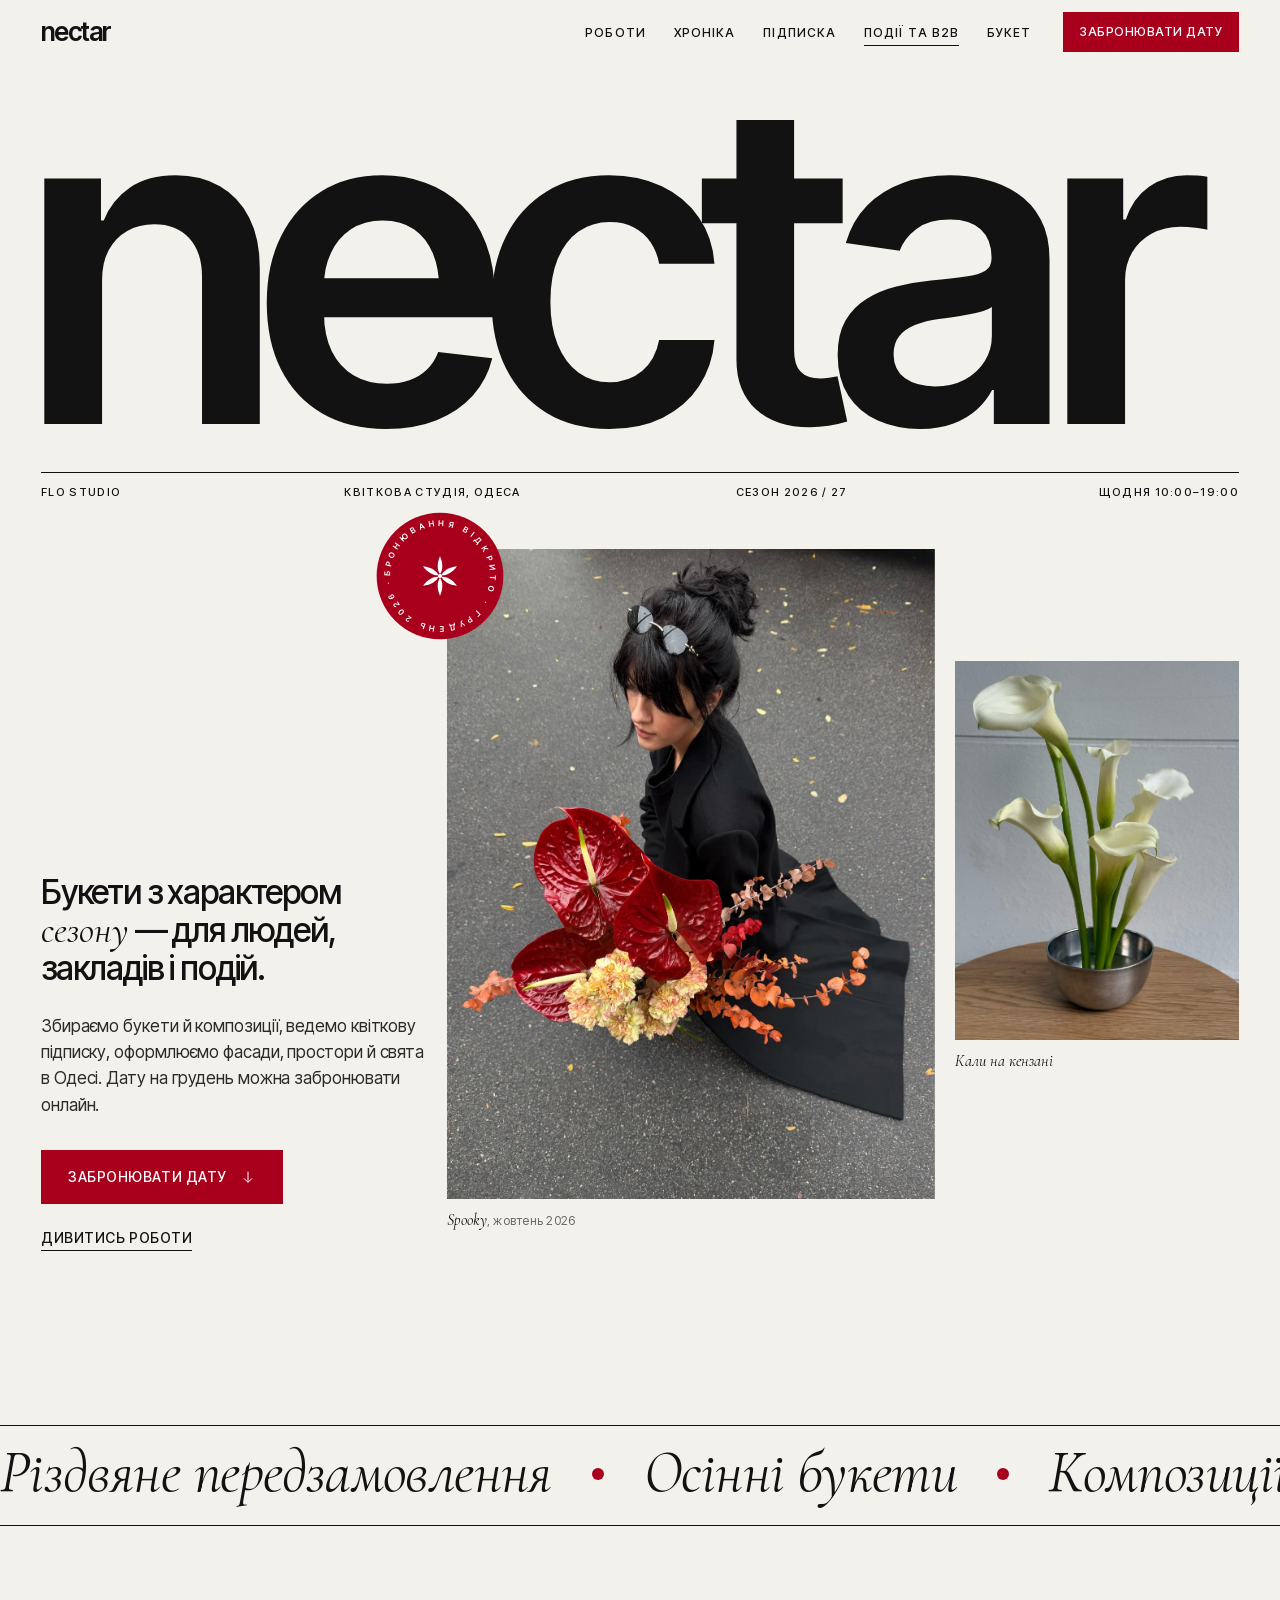
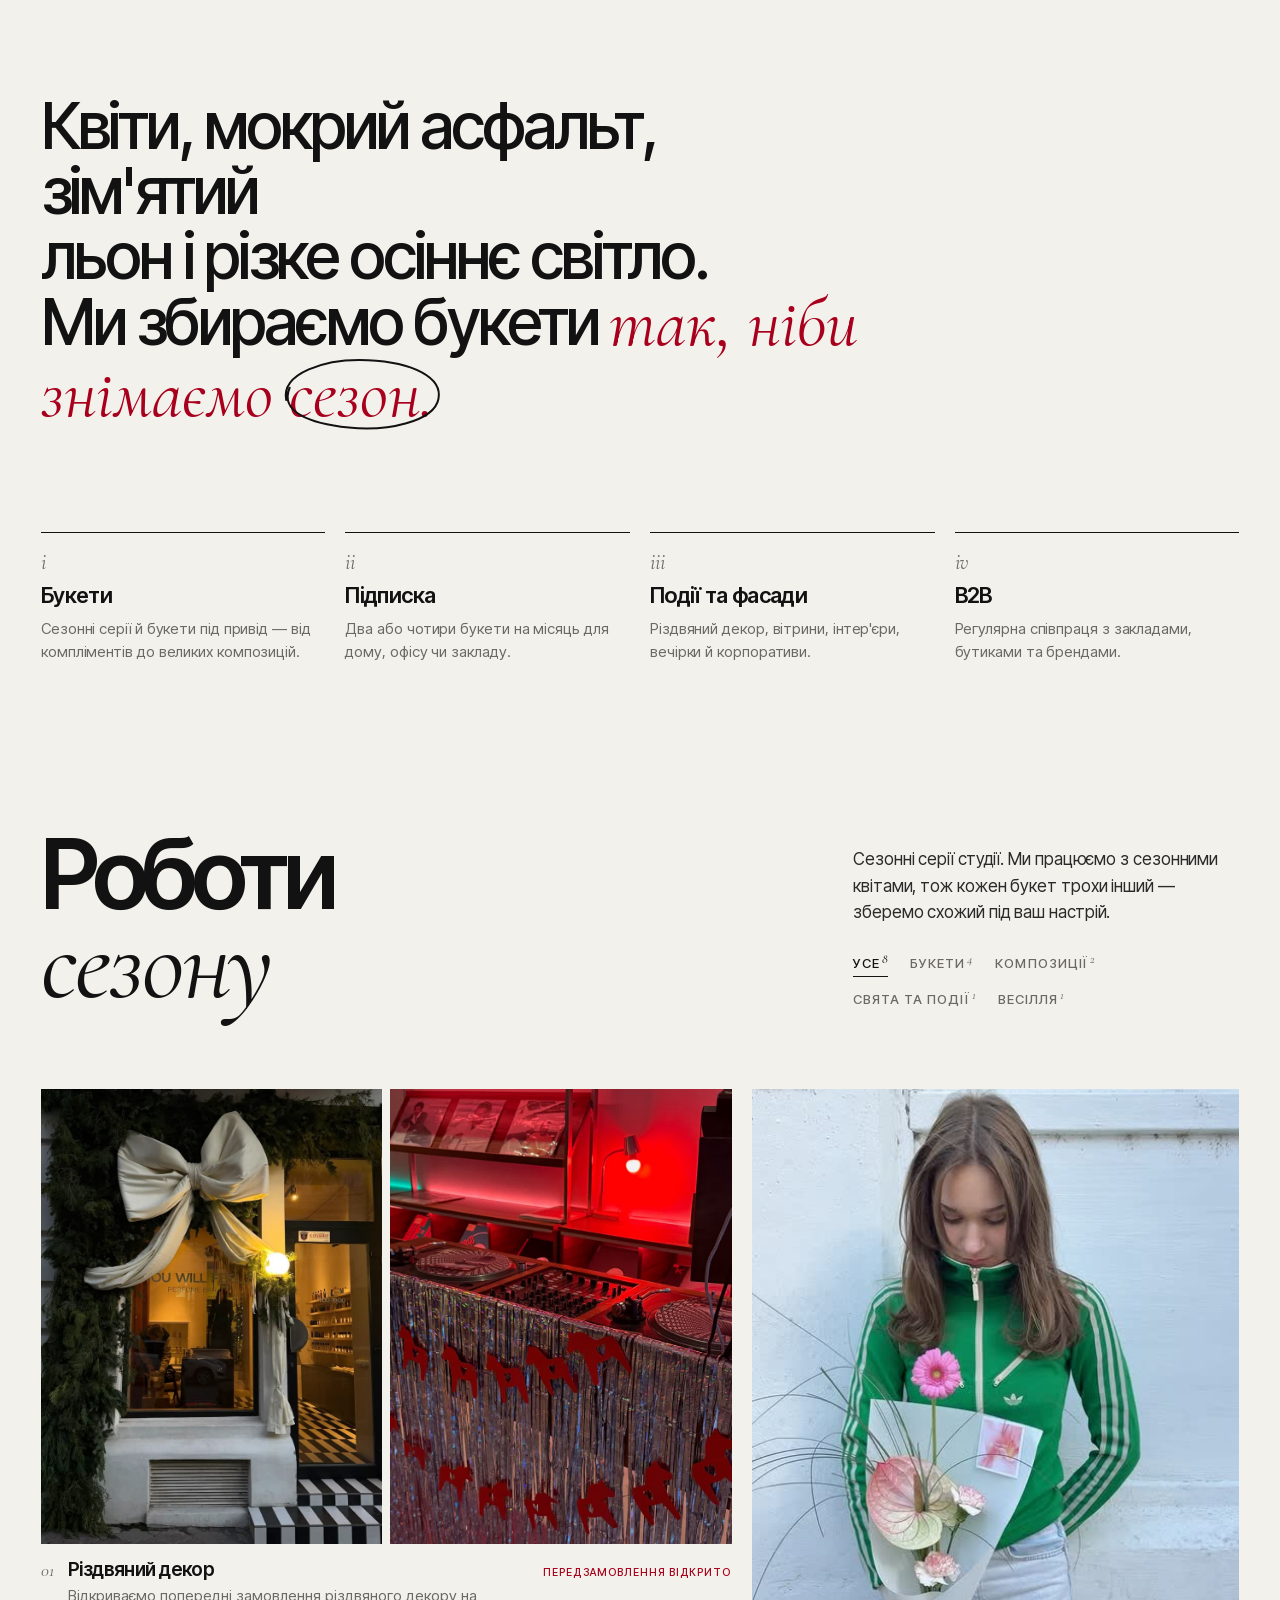
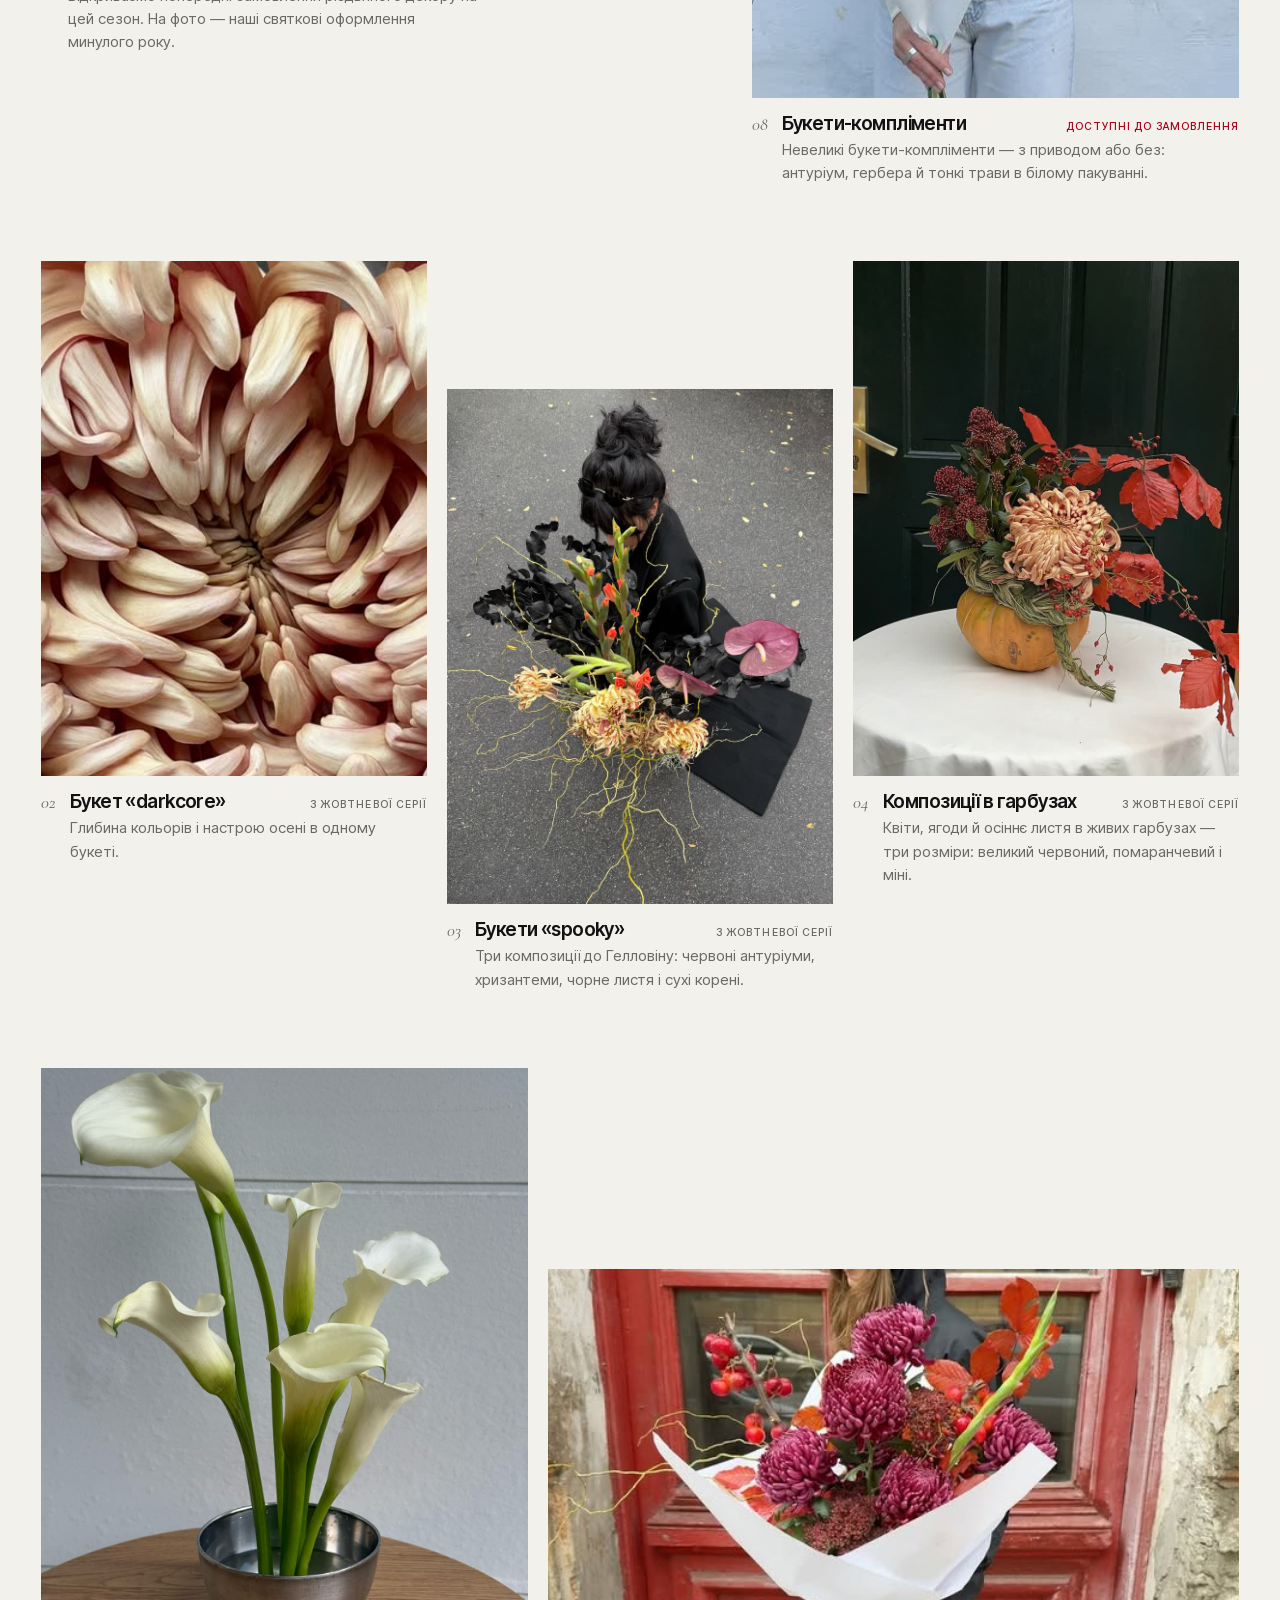
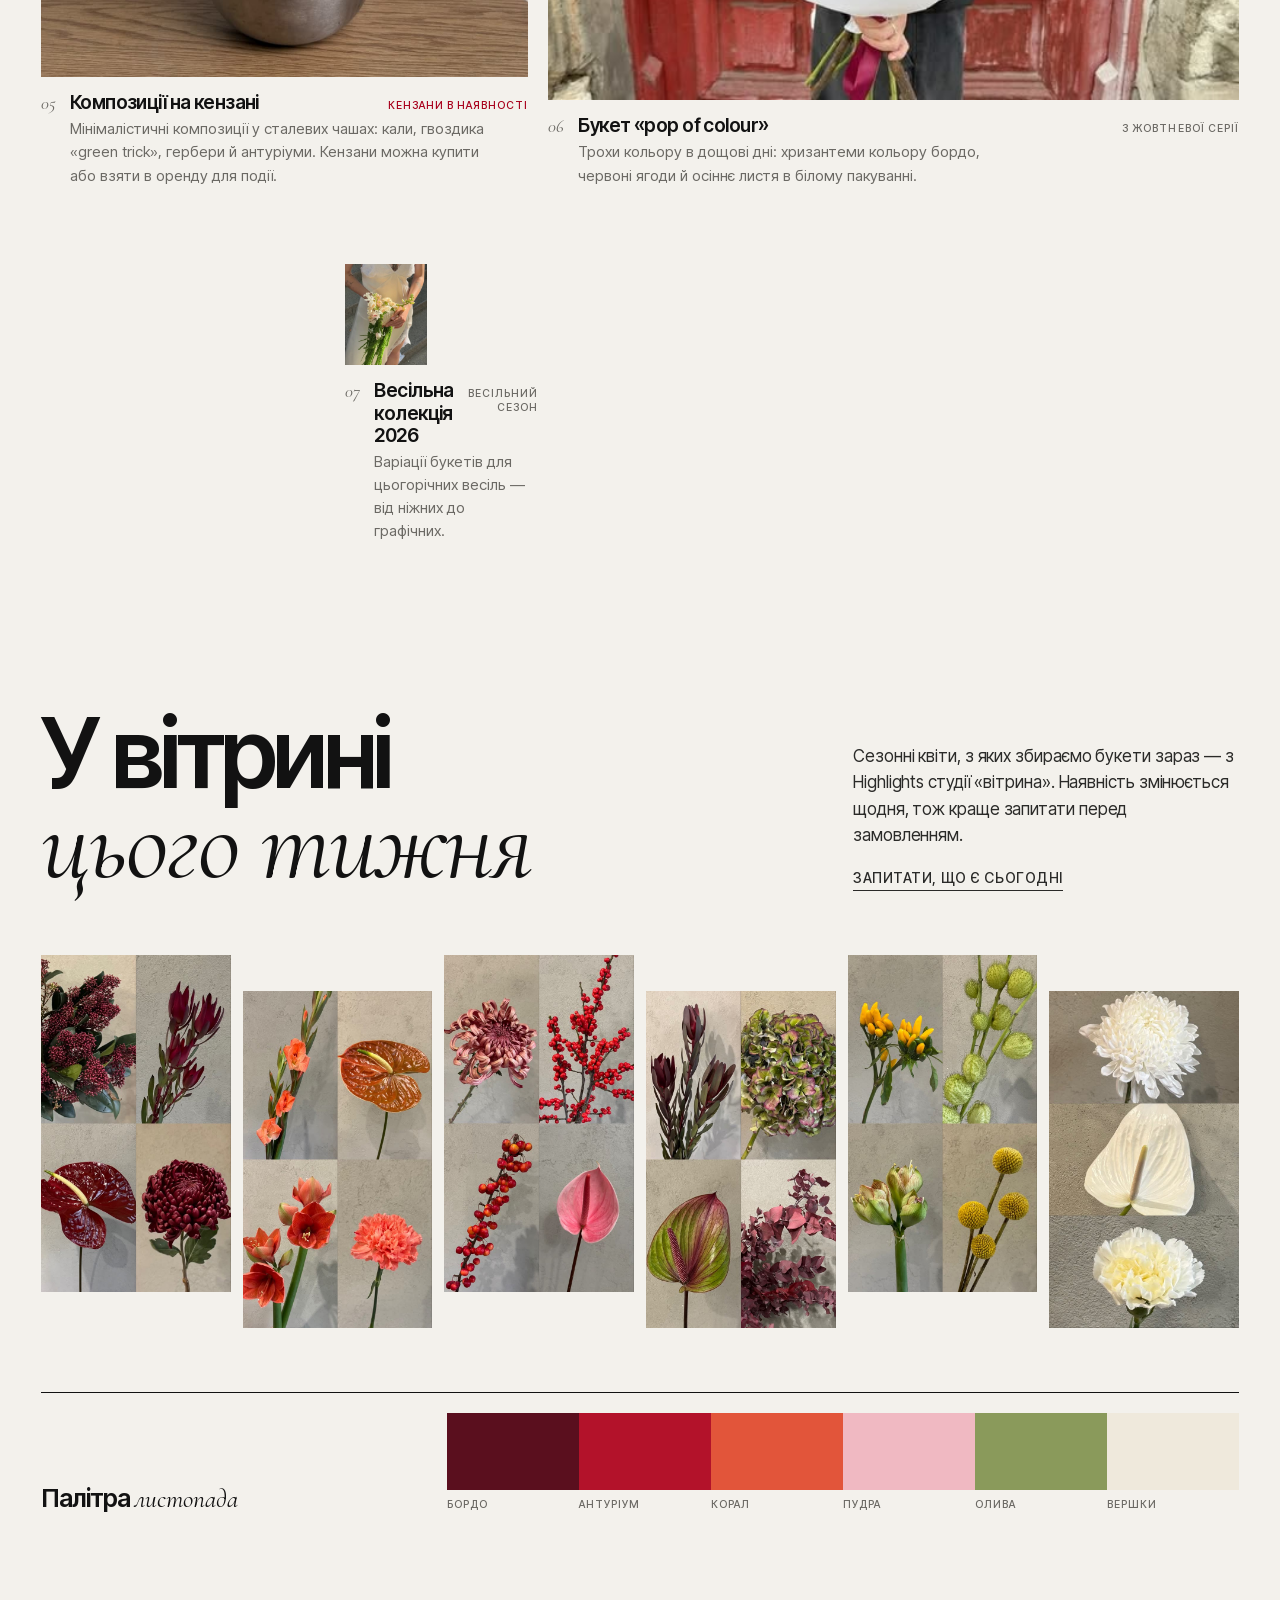
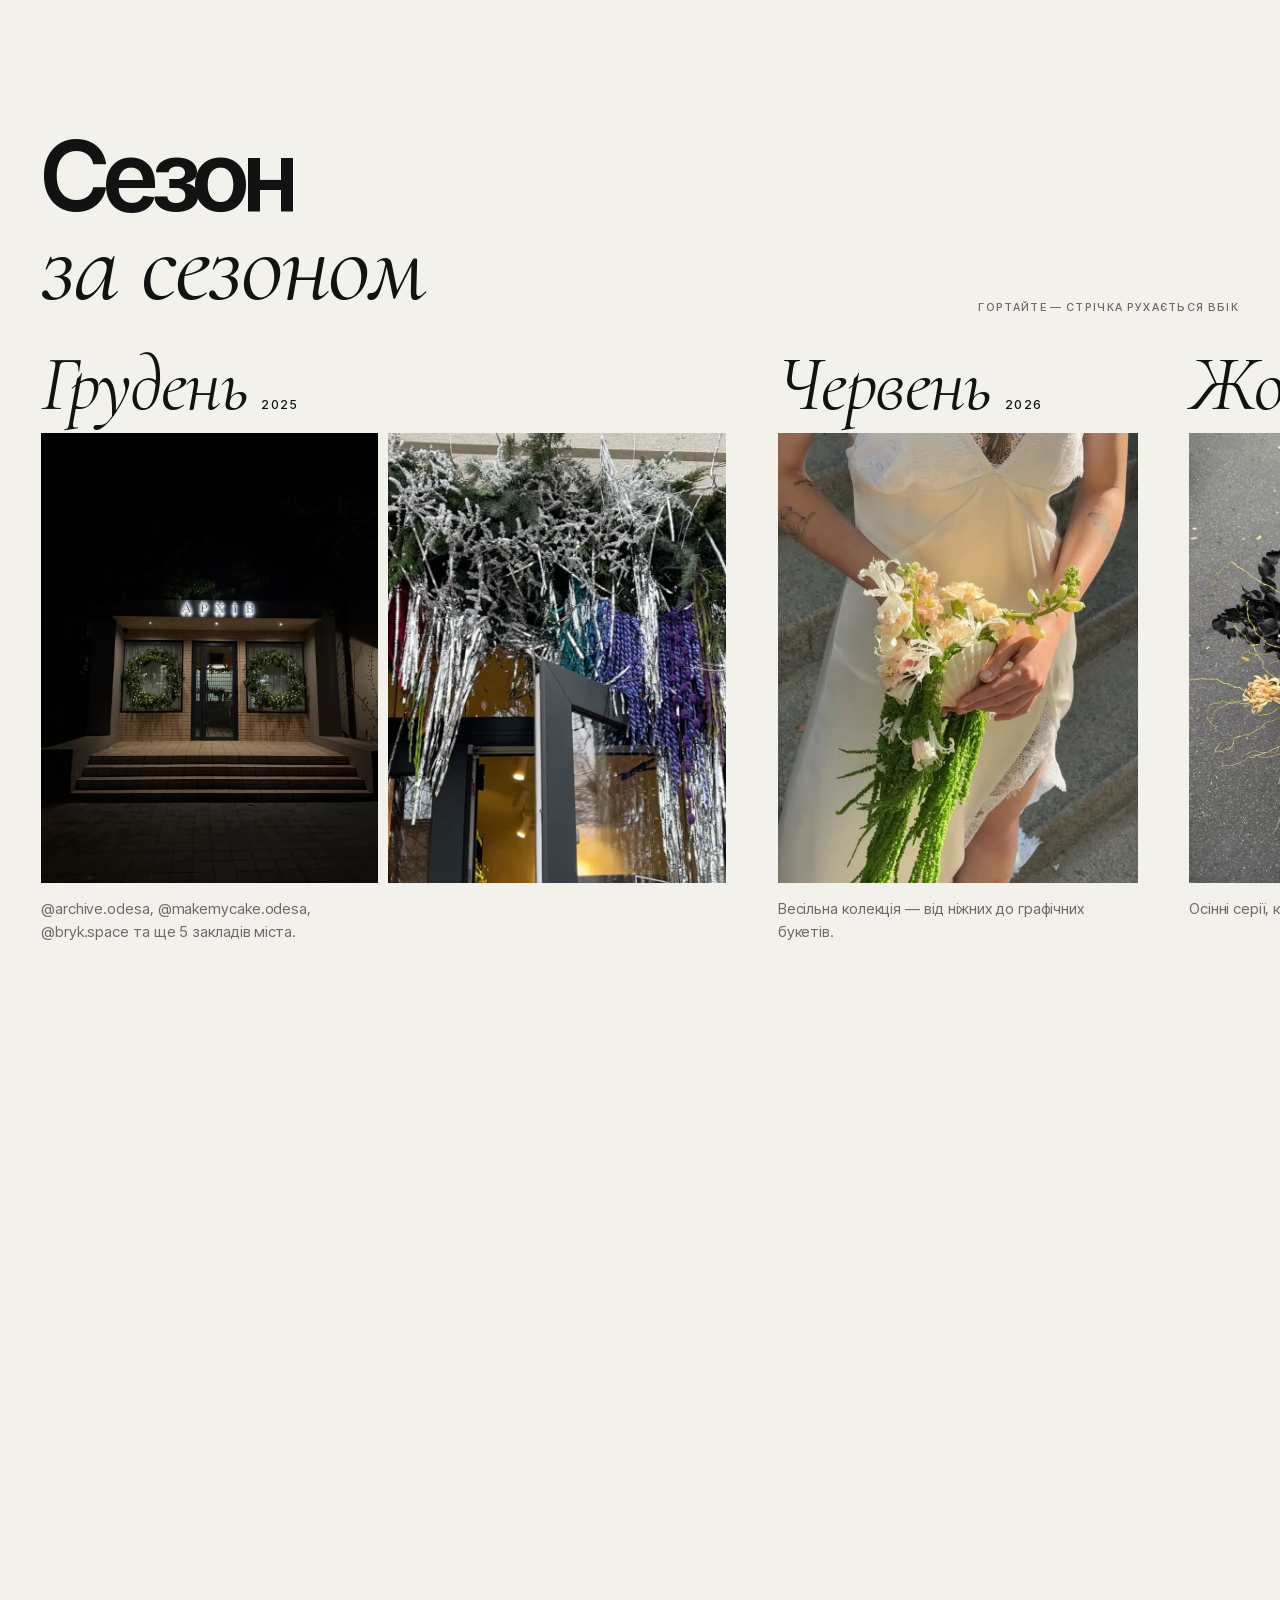
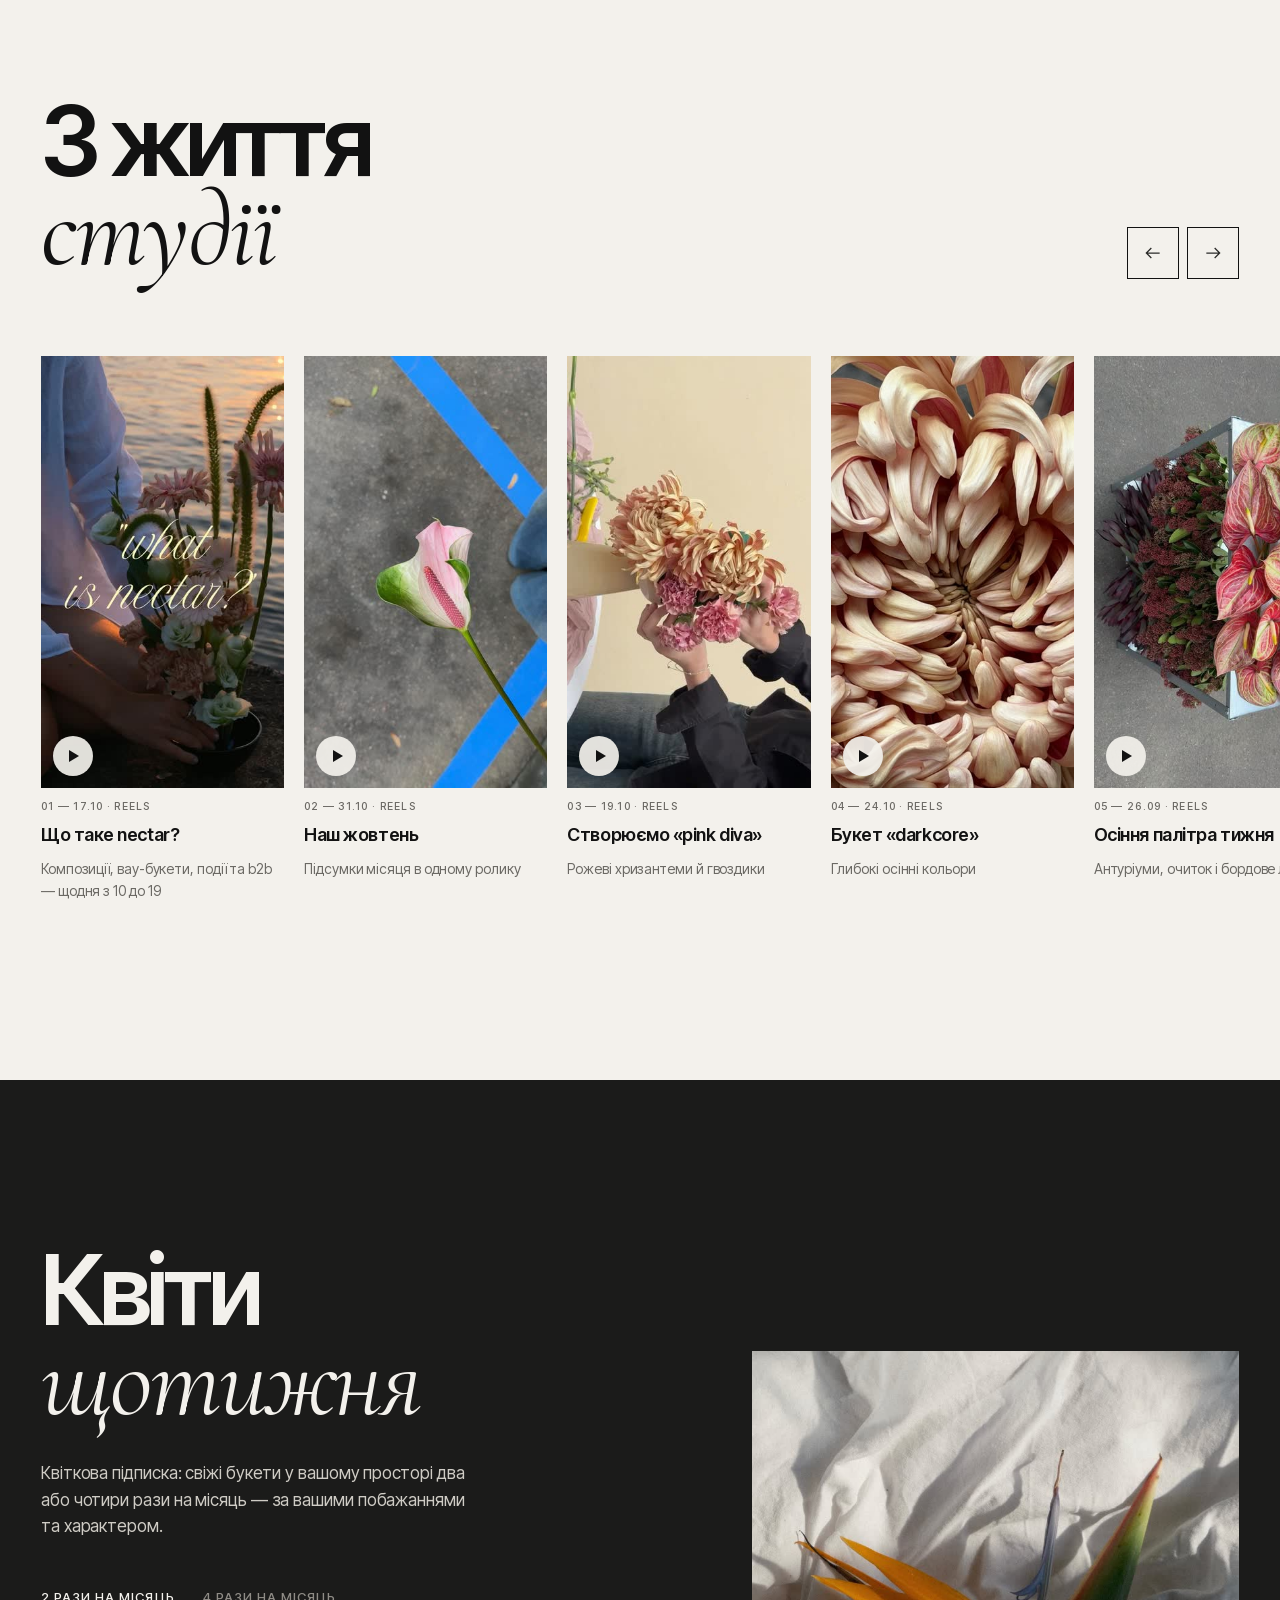
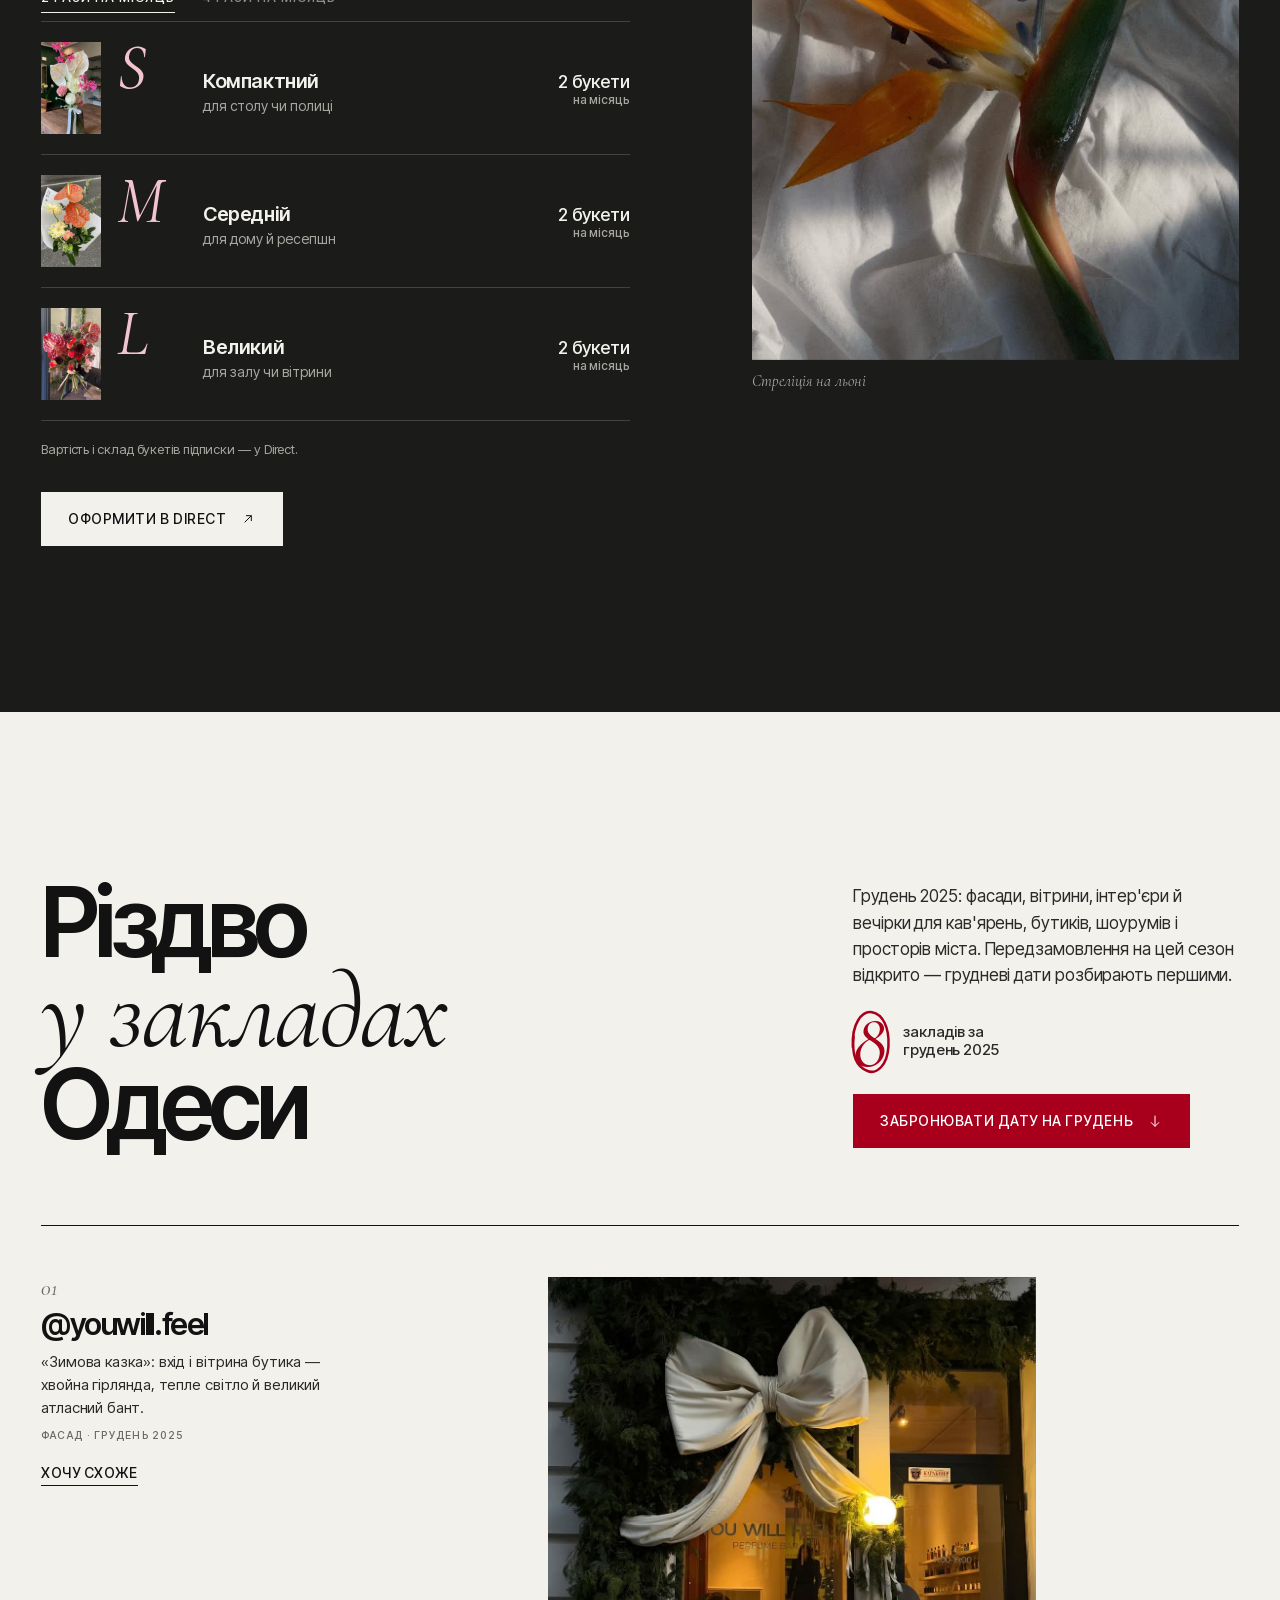
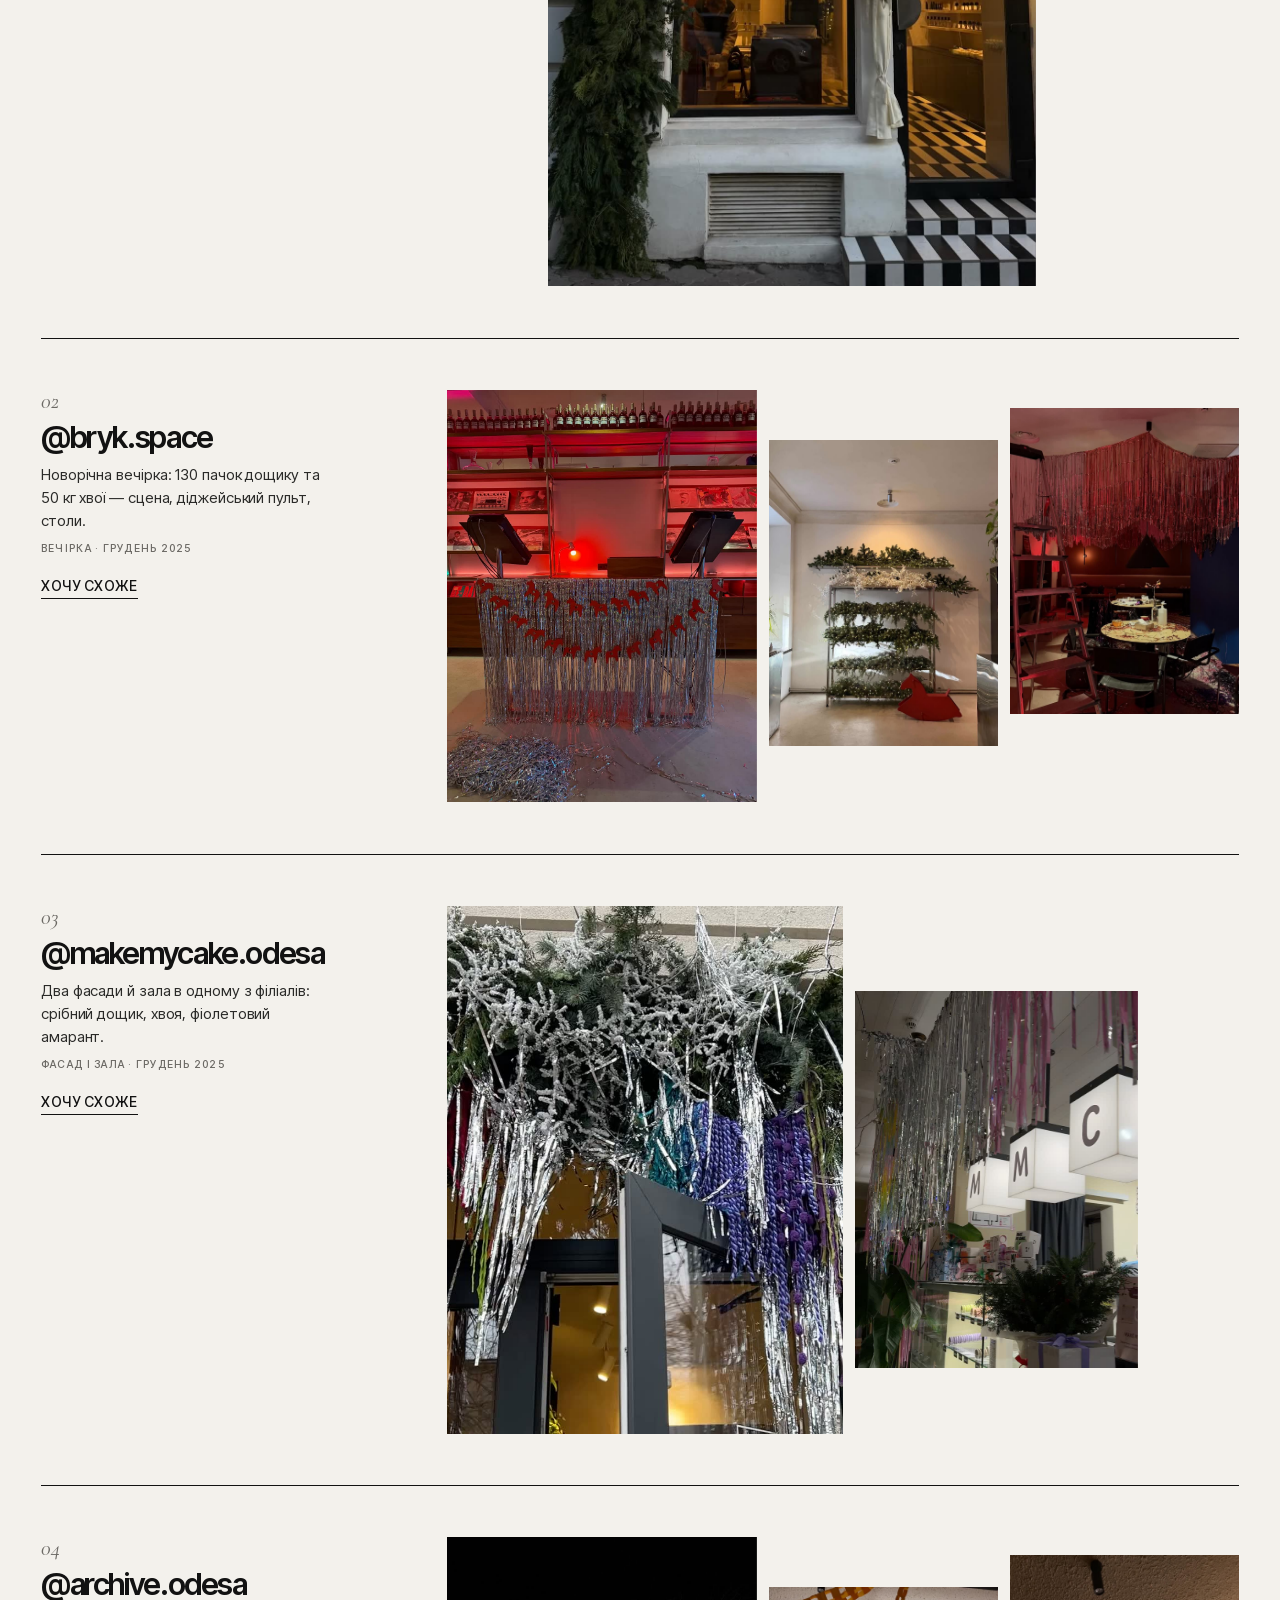
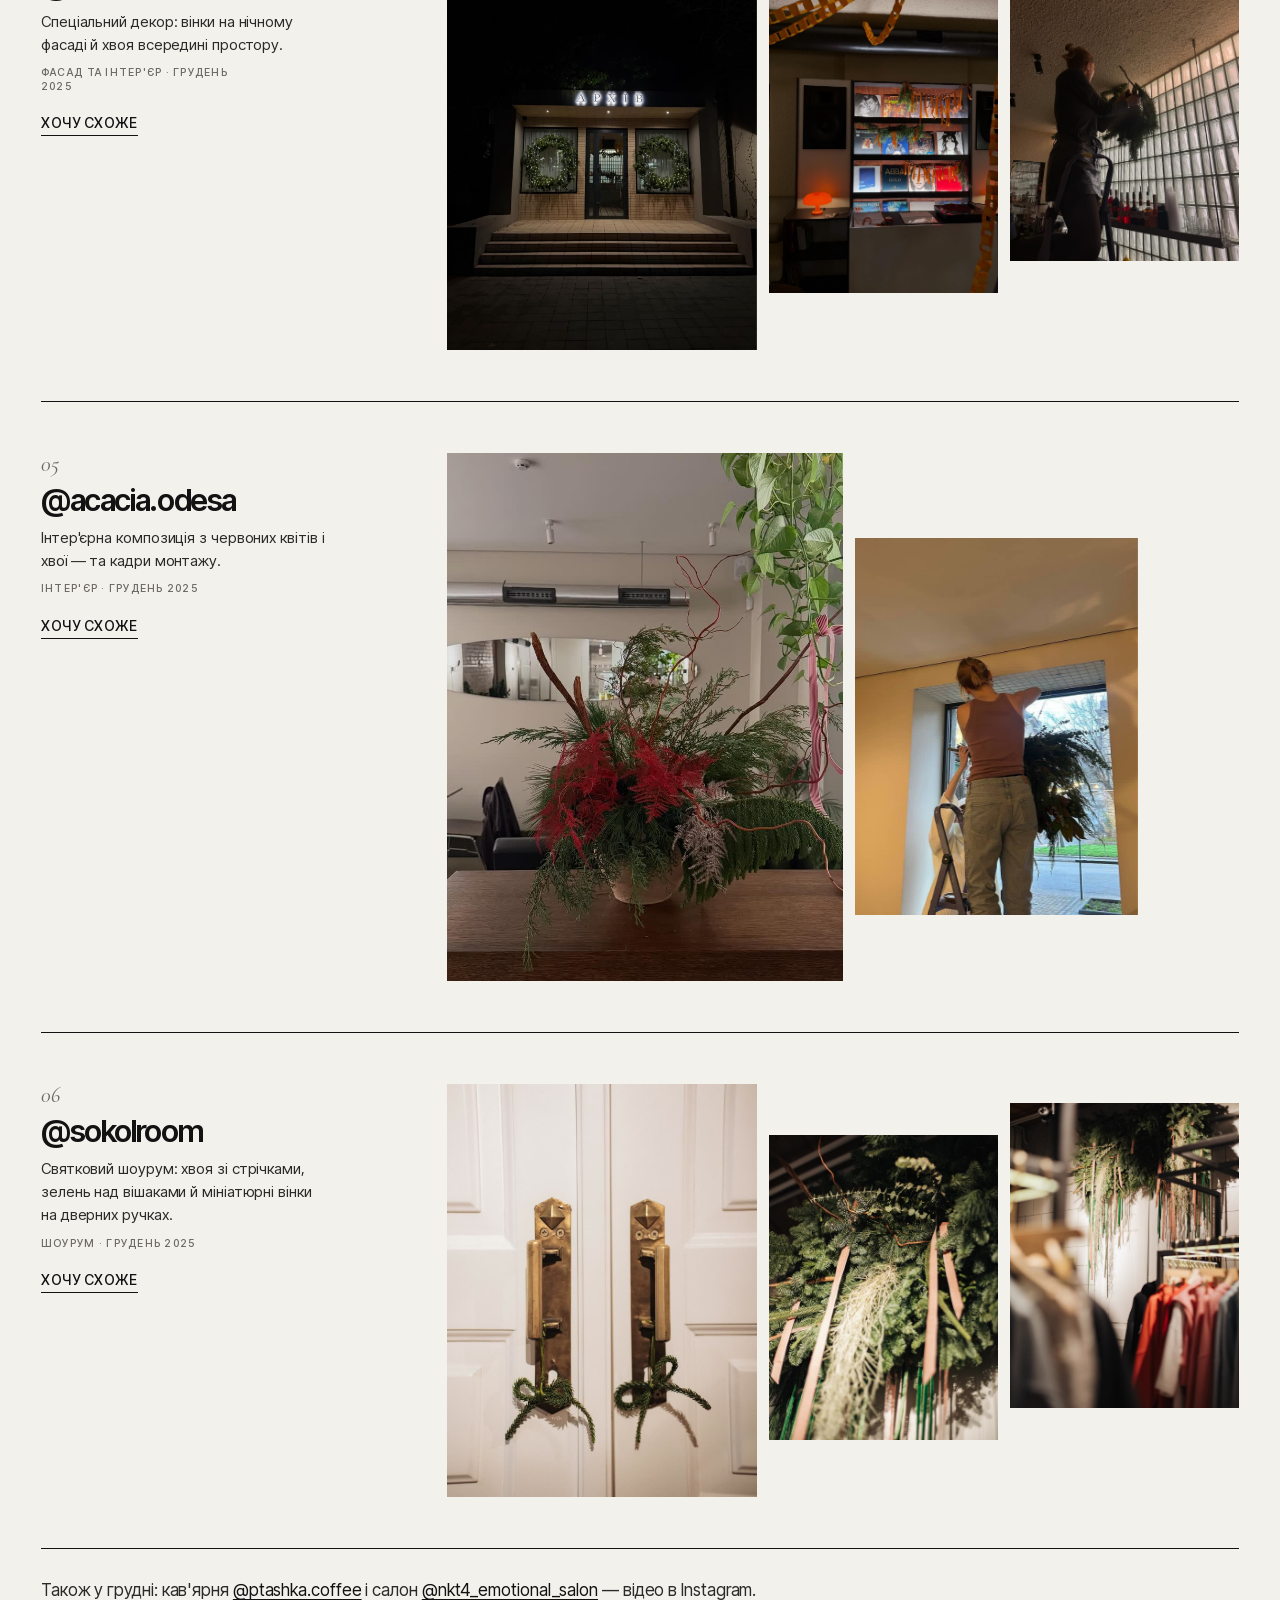
==== commit 0eb0440d: "Декоративний шар, розміри букетів, доопрацьоване бронювання, умови Печатка, рукописні штрихи, палітр" ====
--- a/index.html
+++ b/index.html
@@ -20,8 +20,8 @@
   <link rel="preload" href="assets/fonts/inter-tight-600-cyrillic.woff2" as="font" type="font/woff2" crossorigin>
   <link rel="preload" href="assets/fonts/cormorant-garamond-400i-cyrillic.woff2" as="font" type="font/woff2" crossorigin>
   <link rel="preload" as="image" href="assets/photos/spooky-1.jpg">
-  <link rel="stylesheet" href="assets/fonts/fonts.css?v=34">
-  <link rel="stylesheet" href="assets/css/style.css?v=34">
+  <link rel="stylesheet" href="assets/fonts/fonts.css?v=40">
+  <link rel="stylesheet" href="assets/css/style.css?v=40">
   <script>document.documentElement.classList.add('js')</script>
 </head>
 <body>
@@ -100,6 +100,14 @@
           <img src="assets/photos/kenzan-2.jpg" width="1200" height="1600" alt="Білі кали на кензані в сталевій чаші на дубовому столі">
           <figcaption><em>Кали на кензані</em></figcaption>
         </figure>
+        <a class="seal" href="#booking" aria-label="Бронювання на грудень відкрито — перейти до календаря">
+          <svg viewBox="0 0 200 200" aria-hidden="true">
+            <defs><path id="seal-c" d="M100,100 m-78,0 a78,78 0 1,1 156,0 a78,78 0 1,1 -156,0"/></defs>
+            <circle cx="100" cy="100" r="99" class="seal__bg"/>
+            <g class="seal__ring"><text><textPath href="#seal-c" textLength="482" lengthAdjust="spacing">бронювання відкрито · грудень 2026 · </textPath></text></g>
+            <use href="#lily" x="68" y="68" width="64" height="64"/>
+          </svg>
+        </a>
       </div>
     </section>
 
@@ -117,7 +125,7 @@
         <span class="ln"><span>Квіти, мокрий асфальт, зім'ятий</span></span>
         <span class="ln"><span>льон і різке осіннє світло.</span></span>
         <span class="ln"><span>Ми збираємо букети <em>так, ніби</em></span></span>
-        <span class="ln"><span><em>знімаємо сезон.</em></span></span>
+        <span class="ln"><span><em>знімаємо <span class="scr scr--o">сезон.<svg viewBox="0 0 200 80" preserveAspectRatio="none" aria-hidden="true"><path pathLength="1" d="M14,46 C8,20 58,5 108,7 C160,9 194,24 189,45 C184,67 130,77 86,73 C42,69 6,58 18,34"/></svg></span></em></span></span>
       </p>
       <!-- TODO(власниця): текст вище — чернетка дизайнера, замініть своїми словами -->
       <ul class="about__list">
@@ -151,7 +159,14 @@
           <a class="lnk rv" href="https://ig.me/m/nectar.flostudio" target="_blank" rel="noopener" data-contact="direct">Запитати, що є сьогодні</a>
         </div>
       </div>
-      <ul class="vit__grid"><li class="rv"><img src="assets/photos/stories/vitryna-1.jpg" width="640" height="1138" loading="lazy" alt="Колаж квітів із вітрини: бордові протеї, гладіолуси та червоні антуріуми"></li><li class="rv"><img src="assets/photos/stories/vitryna-2.jpg" width="640" height="1138" loading="lazy" alt="Колаж квітів із вітрини: помаранчевий антуріум, хризантема, червоний ілекс"></li><li class="rv"><img src="assets/photos/stories/vitryna-3.jpg" width="640" height="1138" loading="lazy" alt="Колаж квітів із вітрини: гортензія, мініатюрні кали, ягоди"></li><li class="rv"><img src="assets/photos/stories/vitryna-4.jpg" width="640" height="1138" loading="lazy" alt="Колаж квітів із вітрини: білі хризантеми та білий антуріум"></li><li class="rv"><img src="assets/photos/stories/vitryna-5.jpg" width="640" height="1138" loading="lazy" alt="Колаж квітів із вітрини: рожеві й кремові сезонні квіти"></li><li class="rv"><img src="assets/photos/stories/vitryna-6.jpg" width="640" height="1138" loading="lazy" alt="Колаж квітів із вітрини: сезонна зелень і гілки"></li></ul>
+      <ul class="vit__grid" data-lb><li class="rv"><img src="assets/photos/stories/vitryna-1.jpg" width="640" height="1138" loading="lazy" alt="Колаж квітів із вітрини: бордові протеї, гладіолуси та червоні антуріуми"></li><li class="rv"><img src="assets/photos/stories/vitryna-2.jpg" width="640" height="1138" loading="lazy" alt="Колаж квітів із вітрини: помаранчевий антуріум, хризантема, червоний ілекс"></li><li class="rv"><img src="assets/photos/stories/vitryna-3.jpg" width="640" height="1138" loading="lazy" alt="Колаж квітів із вітрини: гортензія, мініатюрні кали, ягоди"></li><li class="rv"><img src="assets/photos/stories/vitryna-4.jpg" width="640" height="1138" loading="lazy" alt="Колаж квітів із вітрини: білі хризантеми та білий антуріум"></li><li class="rv"><img src="assets/photos/stories/vitryna-5.jpg" width="640" height="1138" loading="lazy" alt="Колаж квітів із вітрини: рожеві й кремові сезонні квіти"></li><li class="rv"><img src="assets/photos/stories/vitryna-6.jpg" width="640" height="1138" loading="lazy" alt="Колаж квітів із вітрини: сезонна зелень і гілки"></li></ul>
+      <div class="pal rv">
+        <p class="pal__t">Палітра <em>листопада</em></p>
+        <ul aria-label="Кольори сезону">
+          <li style="--c:#5a0f1e">бордо</li><li style="--c:#b3122a">антуріум</li><li style="--c:#e2553a">корал</li>
+          <li style="--c:#f0b9c2">пудра</li><li style="--c:#8a9a5b">олива</li><li style="--c:#efe9dc">вершки</li>
+        </ul>
+      </div>
     </section>
 
     <!-- ===================== ХРОНІКА ===================== -->
@@ -245,7 +260,7 @@
         <h2 class="sh__title" id="events-title"><span class="ln"><span>Різдво</span></span> <span class="ln"><span><em>у закладах</em></span></span> <span class="ln"><span>Одеси</span></span></h2>
         <div class="sh__side">
           <p class="rv">Грудень 2025: фасади, вітрини, інтер'єри й вечірки для кав'ярень, бутиків, шоурумів і просторів міста. Передзамовлення на цей сезон відкрито — грудневі дати розбирають першими.</p>
-          <p class="xmas__stat rv"><b>8</b><span>закладів за грудень 2025</span></p>
+          <p class="xmas__stat rv"><b class="scr scr--o">8<svg viewBox="0 0 200 80" preserveAspectRatio="none" aria-hidden="true"><path pathLength="1" d="M14,46 C8,20 58,5 108,7 C160,9 194,24 189,45 C184,67 130,77 86,73 C42,69 6,58 18,34"/></svg></b><span>закладів за грудень 2025</span></p>
           <a class="btn btn--red rv" href="#booking">Забронювати дату на грудень <svg class="i" aria-hidden="true"><use href="#arrow-down"/></svg></a>
         </div>
       </header>
@@ -256,8 +271,9 @@
               <h3><a href="https://www.instagram.com/youwill.feel/" target="_blank" rel="noopener">@youwill.feel</a></h3>
               <p>«Зимова казка»: вхід і вітрина бутика — хвойна гірлянда, тепле світло й великий атласний бант.</p>
               <p class="case__tag">фасад · грудень 2025</p>
-            </div>
-            <div class="case__imgs"><figure class="img-rv "><img src="assets/photos/dec/youwill-1.jpg" width="1000" height="1250" loading="lazy" alt="Фасад бутика з хвойною гірляндою та великим кремовим атласним бантом над входом"></figure></div>
+              <a class="lnk" href="#booking" data-book-service="facade" data-book-ref="@youwill.feel">Хочу схоже</a>
+            </div>
+            <div class="case__imgs" data-lb><figure class="img-rv "><img src="assets/photos/dec/youwill-1.jpg" width="1000" height="1250" loading="lazy" alt="Фасад бутика з хвойною гірляндою та великим кремовим атласним бантом над входом"></figure></div>
           </article>
           <article class="case case--b">
             <div class="case__text">
@@ -265,8 +281,9 @@
               <h3><a href="https://www.instagram.com/bryk.space/" target="_blank" rel="noopener">@bryk.space</a></h3>
               <p>Новорічна вечірка: 130 пачок дощику та 50 кг хвої — сцена, діджейський пульт, столи.</p>
               <p class="case__tag">вечірка · грудень 2025</p>
-            </div>
-            <div class="case__imgs"><figure class="img-rv "><img src="assets/photos/dec/bryk-2.jpg" width="1000" height="1333" loading="lazy" alt="Діджейський пульт у червоному світлі, обвитий сріблястою бахромою з червоними паперовими конячками"></figure><figure class="img-rv "><img src="assets/photos/dec/bryk-1.jpg" width="1000" height="1333" loading="lazy" alt="Сталевий стелаж, повністю заповнений хвоєю та сріблястими гілками"></figure><figure class="img-rv "><img src="assets/photos/dec/bryk-3.jpg" width="1000" height="1333" loading="lazy" alt="Зала зі стелею з червоної бахроми та столами"></figure></div>
+              <a class="lnk" href="#booking" data-book-service="event" data-book-ref="@bryk.space">Хочу схоже</a>
+            </div>
+            <div class="case__imgs" data-lb><figure class="img-rv "><img src="assets/photos/dec/bryk-2.jpg" width="1000" height="1333" loading="lazy" alt="Діджейський пульт у червоному світлі, обвитий сріблястою бахромою з червоними паперовими конячками"></figure><figure class="img-rv "><img src="assets/photos/dec/bryk-1.jpg" width="1000" height="1333" loading="lazy" alt="Сталевий стелаж, повністю заповнений хвоєю та сріблястими гілками"></figure><figure class="img-rv "><img src="assets/photos/dec/bryk-3.jpg" width="1000" height="1333" loading="lazy" alt="Зала зі стелею з червоної бахроми та столами"></figure></div>
           </article>
           <article class="case case--c">
             <div class="case__text">
@@ -274,8 +291,9 @@
               <h3><a href="https://www.instagram.com/makemycake.odesa/" target="_blank" rel="noopener">@makemycake.odesa</a></h3>
               <p>Два фасади й зала в одному з філіалів: срібний дощик, хвоя, фіолетовий амарант.</p>
               <p class="case__tag">фасад і зала · грудень 2025</p>
-            </div>
-            <div class="case__imgs"><figure class="img-rv "><img src="assets/photos/dec/cake-2.jpg" width="720" height="958" loading="lazy" alt="Вхід кондитерської: арка з хвої, срібного дощику й фіолетового амаранту"></figure><figure class="img-rv "><img src="assets/photos/dec/cake-3.jpg" width="720" height="958" loading="lazy" alt="Зала з літерами-світильниками та завісою зі срібного дощику"></figure></div>
+              <a class="lnk" href="#booking" data-book-service="facade" data-book-ref="@makemycake.odesa">Хочу схоже</a>
+            </div>
+            <div class="case__imgs" data-lb><figure class="img-rv "><img src="assets/photos/dec/cake-2.jpg" width="720" height="958" loading="lazy" alt="Вхід кондитерської: арка з хвої, срібного дощику й фіолетового амаранту"></figure><figure class="img-rv "><img src="assets/photos/dec/cake-3.jpg" width="720" height="958" loading="lazy" alt="Зала з літерами-світильниками та завісою зі срібного дощику"></figure></div>
           </article>
           <article class="case case--b">
             <div class="case__text">
@@ -283,8 +301,9 @@
               <h3><a href="https://www.instagram.com/archive.odesa/" target="_blank" rel="noopener">@archive.odesa</a></h3>
               <p>Спеціальний декор: вінки на нічному фасаді й хвоя всередині простору.</p>
               <p class="case__tag">фасад та інтер'єр · грудень 2025</p>
-            </div>
-            <div class="case__imgs"><figure class="img-rv "><img src="assets/photos/dec/archive-3.jpg" width="1000" height="1333" loading="lazy" alt="Нічний фасад з вивіскою «АРХІВ» і двома вінками на вікнах"></figure><figure class="img-rv "><img src="assets/photos/dec/archive-1.jpg" width="1000" height="1333" loading="lazy" alt="Інтер'єр магазину з платівками та журналами, прикрашений хвоєю"></figure><figure class="img-rv "><img src="assets/photos/dec/archive-2.jpg" width="1000" height="1333" loading="lazy" alt="Флористка закріплює хвойний декор на скляній стіні"></figure></div>
+              <a class="lnk" href="#booking" data-book-service="facade" data-book-ref="@archive.odesa">Хочу схоже</a>
+            </div>
+            <div class="case__imgs" data-lb><figure class="img-rv "><img src="assets/photos/dec/archive-3.jpg" width="1000" height="1333" loading="lazy" alt="Нічний фасад з вивіскою «АРХІВ» і двома вінками на вікнах"></figure><figure class="img-rv "><img src="assets/photos/dec/archive-1.jpg" width="1000" height="1333" loading="lazy" alt="Інтер'єр магазину з платівками та журналами, прикрашений хвоєю"></figure><figure class="img-rv "><img src="assets/photos/dec/archive-2.jpg" width="1000" height="1333" loading="lazy" alt="Флористка закріплює хвойний декор на скляній стіні"></figure></div>
           </article>
           <article class="case case--c">
             <div class="case__text">
@@ -292,8 +311,9 @@
               <h3><a href="https://www.instagram.com/acacia.odesa/" target="_blank" rel="noopener">@acacia.odesa</a></h3>
               <p>Інтер'єрна композиція з червоних квітів і хвої — та кадри монтажу.</p>
               <p class="case__tag">інтер'єр · грудень 2025</p>
-            </div>
-            <div class="case__imgs"><figure class="img-rv "><img src="assets/photos/dec/acacia-1.jpg" width="1000" height="1000" loading="lazy" alt="Велика композиція з червоних квітів і хвої на столі в світлому інтер'єрі"></figure><figure class="img-rv "><img src="assets/photos/dec/acacia-2.jpg" width="960" height="960" loading="lazy" alt="Флористка на драбині встановлює хвою біля вікна"></figure></div>
+              <a class="lnk" href="#booking" data-book-service="interior" data-book-ref="@acacia.odesa">Хочу схоже</a>
+            </div>
+            <div class="case__imgs" data-lb><figure class="img-rv "><img src="assets/photos/dec/acacia-1.jpg" width="1000" height="1000" loading="lazy" alt="Велика композиція з червоних квітів і хвої на столі в світлому інтер'єрі"></figure><figure class="img-rv "><img src="assets/photos/dec/acacia-2.jpg" width="960" height="960" loading="lazy" alt="Флористка на драбині встановлює хвою біля вікна"></figure></div>
           </article>
           <article class="case case--b">
             <div class="case__text">
@@ -301,8 +321,9 @@
               <h3><a href="https://www.instagram.com/sokolroom/" target="_blank" rel="noopener">@sokolroom</a></h3>
               <p>Святковий шоурум: хвоя зі стрічками, зелень над вішаками й мініатюрні вінки на дверних ручках.</p>
               <p class="case__tag">шоурум · грудень 2025</p>
-            </div>
-            <div class="case__imgs"><figure class="img-rv "><img src="assets/photos/dec/sokol-3.jpg" width="1000" height="1333" loading="lazy" alt="Мініатюрні вінки з хвої на латунних ручках білих дверей"></figure><figure class="img-rv "><img src="assets/photos/dec/sokol-1.jpg" width="1000" height="1333" loading="lazy" alt="Хвойна гірлянда зі звисаючими рожевими стрічками"></figure><figure class="img-rv "><img src="assets/photos/dec/sokol-2.jpg" width="1000" height="1333" loading="lazy" alt="Вішаки з одягом під гірляндою з зелені"></figure></div>
+              <a class="lnk" href="#booking" data-book-service="interior" data-book-ref="@sokolroom">Хочу схоже</a>
+            </div>
+            <div class="case__imgs" data-lb><figure class="img-rv "><img src="assets/photos/dec/sokol-3.jpg" width="1000" height="1333" loading="lazy" alt="Мініатюрні вінки з хвої на латунних ручках білих дверей"></figure><figure class="img-rv "><img src="assets/photos/dec/sokol-1.jpg" width="1000" height="1333" loading="lazy" alt="Хвойна гірлянда зі звисаючими рожевими стрічками"></figure><figure class="img-rv "><img src="assets/photos/dec/sokol-2.jpg" width="1000" height="1333" loading="lazy" alt="Вішаки з одягом під гірляндою з зелені"></figure></div>
           </article>
         <p class="cases__more rv">Також у грудні: кав'ярня <a href="https://www.instagram.com/reel/DSKV-U5iFXr/" target="_blank" rel="noopener">@ptashka.coffee</a> і салон <a href="https://www.instagram.com/reel/DSFD0CNjbe2/" target="_blank" rel="noopener">@nkt4_emotional_salon</a> — відео в Instagram.</p>
       </div>
@@ -311,18 +332,18 @@
         <div class="offer__text">
           <h3 class="offer__title">Що можна замовити <em>на цей сезон</em></h3>
           <ol class="index">
-            <li class="rv"><span class="num">01</span><span class="index__t">Фасади й вітрини</span><span class="index__d">гірлянди з хвої, банти, вінки, дощик, світло</span></li>
-            <li class="rv"><span class="num">02</span><span class="index__t">Інтер'єри та інсталяції</span><span class="index__d">зали, бари, ресепшн, стелажі з хвої</span></li>
-            <li class="rv"><span class="num">03</span><span class="index__t">Вечірки й корпоративи</span><span class="index__d">сцена, столи, фотозона</span></li>
-            <li class="rv"><span class="num">04</span><span class="index__t">Вінки S / M / L</span><span class="index__d">кожен в єдиному екземплярі</span></li>
-            <li class="rv"><span class="num">05</span><span class="index__t">Інтер'єрні хвойні композиції</span><span class="index__d">тримають вигляд щонайменше 3 тижні</span></li>
+            <li class="rv" data-img="dec/youwill-1.jpg"><span class="num">01</span><span class="index__t">Фасади й вітрини</span><span class="index__d">гірлянди з хвої, банти, вінки, дощик, світло</span></li>
+            <li class="rv" data-img="dec/acacia-1.jpg"><span class="num">02</span><span class="index__t">Інтер'єри та інсталяції</span><span class="index__d">зали, бари, ресепшн, стелажі з хвої</span></li>
+            <li class="rv" data-img="dec/bryk-2.jpg"><span class="num">03</span><span class="index__t">Вечірки й корпоративи</span><span class="index__d">сцена, столи, фотозона</span></li>
+            <li class="rv" data-img="dec/wreath-b.jpg"><span class="num">04</span><span class="index__t">Вінки S / M / L</span><span class="index__d">кожен в єдиному екземплярі</span></li>
+            <li class="rv" data-img="dec/pine-1.jpg"><span class="num">05</span><span class="index__t">Інтер'єрні хвойні композиції</span><span class="index__d">тримають вигляд щонайменше 3 тижні</span></li>
           </ol>
           <div class="offer__cta rv">
-            <a class="btn btn--ink" href="#booking">Обрати дату монтажу <svg class="i" aria-hidden="true"><use href="#arrow-down"/></svg></a>
+            <a class="btn btn--light" href="#booking">Обрати дату монтажу <svg class="i" aria-hidden="true"><use href="#arrow-down"/></svg></a>
             <a class="lnk" href="#booking" data-book-service="wreath">Замовити вінок</a>
           </div>
         </div>
-        <div class="offer__imgs">
+        <div class="offer__imgs" data-lb>
           <figure class="img-rv offer__a"><img src="assets/photos/dec/wreath-b.jpg" width="1000" height="1250" loading="lazy" alt="Хвойний вінок із червоними ягодами й рожевим евкаліптом на темно-зелених дверях"><figcaption><em>Вінки</em>, листопад 2025</figcaption></figure>
           <figure class="img-rv offer__b"><img src="assets/photos/dec/wreath-a.jpg" width="1000" height="1250" loading="lazy" alt="Невеликий вінок із хвої та сріблястих гілок на асфальті"></figure>
           <figure class="img-rv offer__c"><img src="assets/photos/dec/pine-1.jpg" width="1000" height="1333" loading="lazy" alt="Вхідні двері з хвойною композицією й білими гілками під кованим ліхтарем"><figcaption><em>Хвоя для входу</em></figcaption></figure>
@@ -334,7 +355,7 @@
           <h3 class="offer__title">Для закладів — <em>круглий рік</em></h3>
           <p class="rv">Регулярні композиції для кав'ярень, бістро й апартаментів — до свят, подій або щотижня.</p>
         </header>
-        <div class="b2b__grid">
+        <div class="b2b__grid" data-lb>
           <figure class="img-rv "><img src="assets/photos/dec/loulou-1.jpg" width="1000" height="1331" loading="lazy" alt="Велика композиція із соняшників у глиняній вазі на барній стійці"><figcaption><em>@loulou.bistrot</em>, День Незалежності</figcaption></figure>
           <figure class="img-rv "><img src="assets/photos/dec/fitz-1.jpg" width="1000" height="1333" loading="lazy" alt="Композиція з антуріумів, амаранту й зелені біля темно-зелених дверей"><figcaption><em>@fitz.odesa</em></figcaption></figure>
           <figure class="img-rv "><img src="assets/photos/dec/seasky-1.jpg" width="1000" height="1333" loading="lazy" alt="Червона композиція на кухонному острові в світлих апартаментах"><figcaption><em>@sea.sky.apartments</em></figcaption></figure>
@@ -404,8 +425,15 @@
                 <label class="field"><span>Орієнтовний бюджет</span><select name="budget" data-budget></select></label>
                 <label class="field field--wide"><span>Побажання</span><textarea name="details" rows="4" placeholder="кольори, настрій, розміри, що вже є на місці"></textarea></label>
                 <label class="field field--wide"><span>Посилання на референси</span><input name="refs" placeholder="Pinterest, Instagram, Google Диск"></label>
+                <fieldset class="cm field--wide"><legend>Як зручніше зв'язатися</legend><div class="opts">
+                  <label class="opt"><input type="radio" name="contact" value="Дзвінок" checked><span>Дзвінок</span></label>
+                  <label class="opt"><input type="radio" name="contact" value="Telegram"><span>Telegram</span></label>
+                  <label class="opt"><input type="radio" name="contact" value="Instagram"><span>Instagram</span></label>
+                  <label class="opt"><input type="radio" name="contact" value="Email"><span>Email</span></label>
+                </div></fieldset>
+                <label class="field field--wide"><span>Зручний час для зв'язку</span><input name="contactTime" placeholder="напр. після 15:00"></label>
                 <label class="hp" aria-hidden="true">Сайт <input name="website" tabindex="-1" autocomplete="off"></label>
-                <label class="check field--wide"><input type="checkbox" name="consent" required><span>Погоджуюся на обробку моїх персональних даних для розгляду заявки відповідно до <a href="privacy.html" target="_blank" rel="noopener">політики конфіденційності</a>.*</span></label>
+                <label class="check field--wide"><input type="checkbox" name="consent" required><span>Погоджуюся на обробку моїх персональних даних для розгляду заявки відповідно до <a href="privacy.html" target="_blank" rel="noopener">політики конфіденційності</a> та приймаю <a href="terms.html" target="_blank" rel="noopener">умови бронювання</a>.*</span></label>
               </div>
               <p class="bform__error" role="alert" data-form-error></p>
               <div class="bstep__nav">
@@ -433,6 +461,17 @@
             <p class="ticket__note">Дату тримаємо <span data-hold>48</span> год. Підтверджуємо щодня з 10 до 19.</p>
           </aside>
         </div>
+      </div>
+
+      <div class="next">
+        <h3 class="next__title">Що далі</h3>
+        <ol>
+          <li class="rv"><span class="num">i</span><h4>Заявка</h4><p>Ви обираєте дату — вона одразу тримається за вами <span data-hold>48</span> годин.</p></li>
+          <li class="rv"><span class="num">ii</span><h4>Розмова</h4><p>Зв'язуємося в робочий час зручним для вас способом, уточнюємо простір і побажання.</p></li>
+          <li class="rv"><span class="num">iii</span><h4>Кошторис</h4><p>Пропонуємо рішення й вартість, узгоджуємо умови передоплати. Після підтвердження дата ваша.</p></li>
+          <li class="rv"><span class="num">iv</span><h4>Монтаж</h4><p>Приїжджаємо в обраний день і час та оформлюємо простір до свята.</p></li>
+        </ol>
+        <p class="next__terms">Заявка не є договором і ні до чого вас не зобов'язує. Докладніше — в <a href="terms.html">умовах бронювання</a>.</p>
       </div>
     </section>
 
@@ -466,11 +505,21 @@
         <h2 class="sh__title" id="order-title"><span class="ln"><span>Букет</span></span> <span class="ln"><span><em>під привід</em></span></span></h2>
         <div class="sh__side"><p class="rv">Оберіть привід і настрій — ми складемо текст для Direct. Сайт нічого не надсилає й не зберігає.</p></div>
       </header>
+      <div class="sizes" data-sizes>
+        <div class="sizes__head">
+          <h3 class="offer__title">Який <em>розмір?</em></h3>
+          <div class="sizes__tabs" role="group" aria-label="Розмір букета" data-size-tabs></div>
+        </div>
+        <div class="sizes__row" data-size-row data-lb aria-live="polite"></div>
+        <p class="sizes__note"><span data-size-note></span> Приклади — зі сторіс студії.</p>
+      </div>
+
       <div class="composer" data-composer>
         <div class="composer__form">
           <fieldset class="cgroup"><legend>Привід</legend><div class="opts" data-occasions></div></fieldset>
           <fieldset class="cgroup"><legend>Настрій і кольори</legend><div class="opts" data-moods></div></fieldset>
           <fieldset class="cgroup"><legend>Що потрібно</legend><div class="opts" data-formats></div></fieldset>
+          <fieldset class="cgroup"><legend>Розмір</legend><div class="opts" data-csizes></div></fieldset>
           <div class="cgroup cgroup--date"><label for="composer-date">Коли — необов'язково</label><input type="date" id="composer-date" data-date></div>
         </div>
         <div class="composer__note">
@@ -499,7 +548,7 @@
     <section class="final" aria-labelledby="final-title">
       <figure class="final__img" data-speed="-0.12"><img src="assets/photos/dogs.jpg" width="1200" height="900" loading="lazy" alt=""></figure>
       <div class="final__body wrap">
-        <h2 class="final__title" id="final-title"><span class="ln"><span>Напишіть нам —</span></span> <span class="ln"><span><em>зберемо ваш сезон</em></span></span></h2>
+        <h2 class="final__title" id="final-title"><span class="ln"><span>Напишіть нам —</span></span> <span class="ln"><span><em>зберемо <span class="scr scr--u">ваш сезон<svg viewBox="0 0 200 14" preserveAspectRatio="none" aria-hidden="true"><path pathLength="1" d="M3,9 C40,2 78,13 118,6 C150,1 178,11 197,5"/></svg></span></em></span></span></h2>
         <div class="final__actions rv">
           <a class="btn btn--light" href="https://ig.me/m/nectar.flostudio" target="_blank" rel="noopener" data-contact="direct">Написати в Direct <svg class="i" aria-hidden="true"><use href="#arrow-ne"/></svg></a>
           <a class="lnk lnk--light" href="#booking">або забронювати дату</a>
@@ -517,19 +566,31 @@
           <li><a href="https://ig.me/m/nectar.flostudio" target="_blank" rel="noopener" data-contact="direct">Instagram Direct</a></li>
           <li><a href="https://www.instagram.com/nectar.flostudio/" target="_blank" rel="noopener" data-contact="instagram">Instagram</a></li>
           <li><a href="https://www.threads.com/@nectar.flostudio" target="_blank" rel="noopener" data-contact="threads">Threads</a></li>
+          <li hidden><a href="#" data-email></a></li>
         </ul>
       </div>
-      <div><p class="ft__label">Документи</p><ul class="ft__links"><li><a href="privacy.html">Політика конфіденційності</a></li></ul><div class="ft__seller" data-seller hidden></div></div>
+      <div><p class="ft__label">Документи</p><ul class="ft__links"><li><a href="privacy.html">Політика конфіденційності</a></li><li><a href="terms.html">Умови бронювання</a></li></ul><div class="ft__seller" data-seller hidden></div></div>
     </div>
     <p class="ft__word" aria-hidden="true">nectar</p>
     <div class="ft__bottom wrap">
       <span>© <span data-year>2026</span> Nectar Flo Studio</span>
-      <span>Без cookies, аналітики й трекерів. Фото — роботи студії.</span>
+      <span>Без cookies, аналітики й трекерів. Фото — роботи студії; назви закладів належать їхнім власникам.</span>
     </div>
   </footer>
 
   <a class="dock" href="#booking" data-dock>Забронювати дату</a>
   <div class="cursor" aria-hidden="true" data-cursor><span>Дивитись</span></div>
+
+  <dialog class="lb" data-lbox aria-label="Перегляд фото">
+    <button class="lb__close" type="button" data-lb-close>Закрити</button>
+    <div class="lb__stage"><img src="[data-uri]" alt=""></div>
+    <div class="lb__bar">
+      <button class="arr" type="button" data-lb-prev aria-label="Попереднє фото"><svg class="i" aria-hidden="true"><use href="#arrow-l"/></svg></button>
+      <p class="lb__cap"><span data-lb-count></span> <span data-lb-cap></span></p>
+      <button class="arr" type="button" data-lb-next aria-label="Наступне фото"><svg class="i" aria-hidden="true"><use href="#arrow-r"/></svg></button>
+    </div>
+  </dialog>
+  <div class="peek" aria-hidden="true" data-peek><img src="[data-uri]" alt=""></div>
 
   <dialog class="sheet" data-sheet aria-labelledby="sheet-title">
     <div class="sheet__inner">
@@ -551,8 +612,8 @@
     </div>
   </dialog>
 
-  <script src="assets/js/data.js?v=34"></script>
-  <script src="assets/js/main.js?v=34"></script>
-  <script src="assets/js/booking.js?v=34"></script>
+  <script src="assets/js/data.js?v=40"></script>
+  <script src="assets/js/main.js?v=40"></script>
+  <script src="assets/js/booking.js?v=40"></script>
 </body>
 </html>
--- a/assets/css/style.css
+++ b/assets/css/style.css
@@ -717,3 +717,128 @@
   .plan__size { font-size: 40px; }
   .plan__price { grid-column: 3; }
 }
+
+/* ==========================================================================
+   v6 — декоративний шар, розміри, лайтбокс, бронювання
+   ========================================================================== */
+:root { --wine: #4a0c18; }
+
+/* маска рядка розкривається після появи, щоб штрихи не обрізались */
+.js .is-in .ln { animation: lnOpen 0s 1.7s forwards; }
+@keyframes lnOpen { to { overflow: visible; } }
+
+/* рукописні штрихи */
+.scr { position: relative; display: inline-block; }
+.scr svg { position: absolute; pointer-events: none; overflow: visible; }
+.scr--o svg { left: -10%; top: -8%; width: 120%; height: 116%; }
+.scr--u svg { left: -2%; bottom: -.14em; width: 104%; height: .2em; }
+.scr path { fill: none; stroke: var(--red); stroke-width: 2.5; stroke-linecap: round; vector-effect: non-scaling-stroke; }
+.about .scr path { stroke: var(--ink); stroke-width: 2; }
+.final .scr path { stroke: var(--pink); stroke-width: 3; }
+.js .scr path { stroke-dasharray: 1; stroke-dashoffset: 1; transition: stroke-dashoffset 1.3s var(--ease-2) 1.2s; }
+.js .is-in .scr path { stroke-dashoffset: 0; }
+
+/* печатка */
+.hero__grid { position: relative; }
+.seal { position: absolute; z-index: 5; left: calc(33.333% - clamp(48px, 5vw, 75px)); top: clamp(-74px, -5vw, -46px); width: clamp(96px, 10vw, 150px); aspect-ratio: 1; display: block; }
+.seal svg { width: 100%; height: 100%; overflow: visible; transition: transform .7s var(--ease); }
+.seal__bg { fill: var(--red); transition: fill .4s; }
+.seal__ring { transform-origin: 100px 100px; animation: spin 28s linear infinite; }
+.seal text { font: 600 12.5px var(--sans); letter-spacing: .14em; text-transform: uppercase; fill: #fff; }
+.seal use { color: #fff; }
+.seal:hover svg { transform: scale(1.08) rotate(-10deg); }
+.seal:hover .seal__bg { fill: var(--ink); }
+@keyframes spin { to { transform: rotate(360deg); } }
+.js .seal { animation: sealIn 1.1s var(--ease) 1.4s both; }
+@keyframes sealIn { from { opacity: 0; transform: scale(.4) rotate(-90deg); } }
+
+/* палітра сезону */
+.pal { display: grid; grid-template-columns: repeat(12, minmax(0, 1fr)); gap: 20px; align-items: end; margin-top: clamp(40px, 5vw, 72px); padding-top: 20px; border-top: 1px solid var(--ink); }
+.pal__t { grid-column: 1 / 4; font: 600 clamp(22px, 2vw, 30px)/1 var(--sans); letter-spacing: -.04em; }
+.pal ul { grid-column: 5 / 13; display: grid; grid-template-columns: repeat(6, minmax(0, 1fr)); }
+.pal li { font: 500 10.5px/1.3 var(--sans); letter-spacing: .1em; text-transform: uppercase; color: var(--stone); }
+.pal li::before { content: ""; display: block; height: clamp(44px, 6vw, 84px); margin-bottom: 8px; background: var(--c); transform-origin: bottom; transition: transform .6s var(--ease); }
+.pal li:hover::before { transform: scaleY(1.14); }
+
+/* винна смуга «на цей сезон» */
+.offer { background: var(--wine); color: var(--paper); padding-top: clamp(48px, 7vw, 110px); padding-bottom: clamp(48px, 7vw, 110px); box-shadow: 0 0 0 100vmax var(--wine); clip-path: inset(0 -100vmax); }
+.offer .offer__title em { color: var(--pink); }
+.offer .index { border-top-color: rgba(243, 241, 236, .55); }
+.offer .index li { border-bottom-color: var(--line-light); transition: padding-left .5s var(--ease); }
+.offer .num, .offer .index__d, .offer figcaption, .offer figcaption em { color: #d3afb5; }
+.offer .lnk { color: var(--paper); }
+.offer .img-rv .curtain { background: var(--wine); }
+@media (hover: hover) and (pointer: fine) {
+  .offer .index li[data-img]:hover { padding-left: 14px; }
+  .offer .index li[data-img]:hover .index__t { color: var(--pink); }
+}
+.peek { position: fixed; left: 0; top: 0; z-index: 140; width: 230px; aspect-ratio: 4 / 5; margin: -160px 0 0 30px; overflow: hidden; pointer-events: none; opacity: 0; transform: translate3d(var(--x, 0), var(--y, 0), 0) scale(.8) rotate(-4deg); transition: opacity .35s var(--ease), transform .55s var(--ease); box-shadow: 0 20px 50px rgba(0, 0, 0, .35); }
+.peek.is-on { opacity: 1; transform: translate3d(var(--x), var(--y), 0) scale(1) rotate(-4deg); }
+.peek img { width: 100%; height: 100%; object-fit: cover; }
+@media (hover: none) { .peek { display: none; } }
+
+.case__text .lnk { justify-self: start; margin-top: 8px; }
+
+/* розміри букетів */
+.sizes { margin-bottom: clamp(64px, 8vw, 120px); }
+.sizes__head { display: flex; flex-wrap: wrap; align-items: end; justify-content: space-between; gap: 16px 32px; margin-bottom: 28px; }
+.sizes__head .offer__title { margin: 0; }
+.sizes__tabs { display: flex; gap: 6px; }
+.sz { min-width: 68px; height: 68px; padding: 0 18px; border: 1px solid var(--ink); font: italic 400 36px/1 var(--serif); transition: background .4s var(--ease), color .4s var(--ease); }
+.sz:hover { background: var(--paper-2); }
+.sz[aria-pressed="true"] { background: var(--ink); color: var(--paper); }
+.sizes__row { display: grid; grid-template-columns: repeat(4, minmax(0, 1fr)); gap: 12px; min-height: 200px; }
+.sizes__row figure { overflow: hidden; animation: sizeIn .9s var(--ease) both; animation-delay: calc(var(--i) * 80ms); }
+.sizes__row img { width: 100%; aspect-ratio: 3 / 4; object-fit: cover; transition: transform 1.2s var(--ease); }
+.sizes__row figure:hover img { transform: scale(1.04); }
+@keyframes sizeIn { from { opacity: 0; transform: translateY(28px); } }
+.sizes__note { margin-top: 16px; font-size: 14px; color: var(--stone); }
+
+/* лайтбокс */
+[data-lb] img { cursor: zoom-in; }
+.lb { width: 100vw; height: 100dvh; max-width: none; max-height: none; margin: 0; padding: 0; border: 0; background: rgba(14, 14, 14, .97); color: var(--paper); }
+.lb::backdrop { background: rgba(14, 14, 14, .9); }
+.lb[open] { display: grid; grid-template-rows: minmax(0, 1fr) auto; animation: lbIn .45s var(--ease); }
+@keyframes lbIn { from { opacity: 0; } }
+.lb__stage { display: grid; place-items: center; min-height: 0; padding: 60px 16px 8px; }
+.lb__stage img { max-width: min(100%, 1280px); max-height: calc(100dvh - 150px); width: auto; height: auto; object-fit: contain; }
+.lb__bar { display: flex; align-items: center; justify-content: space-between; gap: 16px; padding: 12px var(--m) 20px; }
+.lb__cap { flex: 1; text-align: center; font-size: 14px; color: #cfccc5; }
+.lb__close { position: absolute; top: 16px; right: var(--m); color: var(--paper); font: 500 12px/1 var(--sans); letter-spacing: .1em; text-transform: uppercase; padding: 10px 0; background: linear-gradient(currentColor, currentColor) 0 100% / 100% 1px no-repeat; }
+.lb .arr { border-color: var(--paper); color: var(--paper); }
+.lb .arr:hover { background: var(--paper); color: var(--ink); }
+
+/* бронювання: спосіб зв'язку, «що далі» */
+.cm { border: 0; margin: 0; padding: 0; min-width: 0; }
+.cm legend { padding: 0; margin-bottom: 10px; font: 500 10.5px/1.3 var(--sans); letter-spacing: .1em; text-transform: uppercase; color: var(--stone); }
+.check a { color: inherit; }
+.next { margin-top: clamp(64px, 8vw, 110px); display: grid; grid-template-columns: repeat(12, minmax(0, 1fr)); gap: 20px; }
+.next__title { grid-column: 1 / 4; font: italic 400 clamp(36px, 3.4vw, 54px)/1 var(--serif); }
+.next ol { grid-column: 4 / 13; display: grid; grid-template-columns: repeat(4, minmax(0, 1fr)); gap: 20px; }
+.next li { border-top: 1px solid var(--ink); padding-top: 14px; display: grid; gap: 8px; align-content: start; }
+.next .num { font-size: 20px; }
+.next h4 { margin: 0; font: 600 19px/1.2 var(--sans); letter-spacing: -.025em; }
+.next li p { font-size: 14px; color: var(--stone); }
+.next__terms { grid-column: 4 / 13; font-size: 13px; color: var(--stone); }
+.next__terms a { color: var(--ink); text-underline-offset: 3px; }
+
+@media (max-width: 1023px) {
+  .seal { left: auto; right: 0; top: -40px; }
+  .pal__t, .pal ul { grid-column: 1 / -1; }
+  .next__title, .next ol, .next__terms { grid-column: 1 / -1; }
+  .next ol { grid-template-columns: repeat(2, minmax(0, 1fr)); row-gap: 28px; }
+}
+@media (max-width: 640px) {
+  .seal { width: 92px; top: -30px; right: -4px; }
+  .pal ul { grid-template-columns: repeat(3, minmax(0, 1fr)); row-gap: 14px; }
+  .sizes__row { grid-template-columns: repeat(2, minmax(0, 1fr)); }
+  .sz { min-width: 56px; height: 56px; font-size: 30px; }
+  .next ol { grid-template-columns: 1fr; }
+  .lb__stage { padding-top: 56px; }
+}
+@media (prefers-reduced-motion: reduce) {
+  .js .ln { overflow: visible; }
+  .js .scr path { stroke-dashoffset: 0; }
+  .seal__ring { animation: none; }
+  .js .seal { animation: none; }
+}
